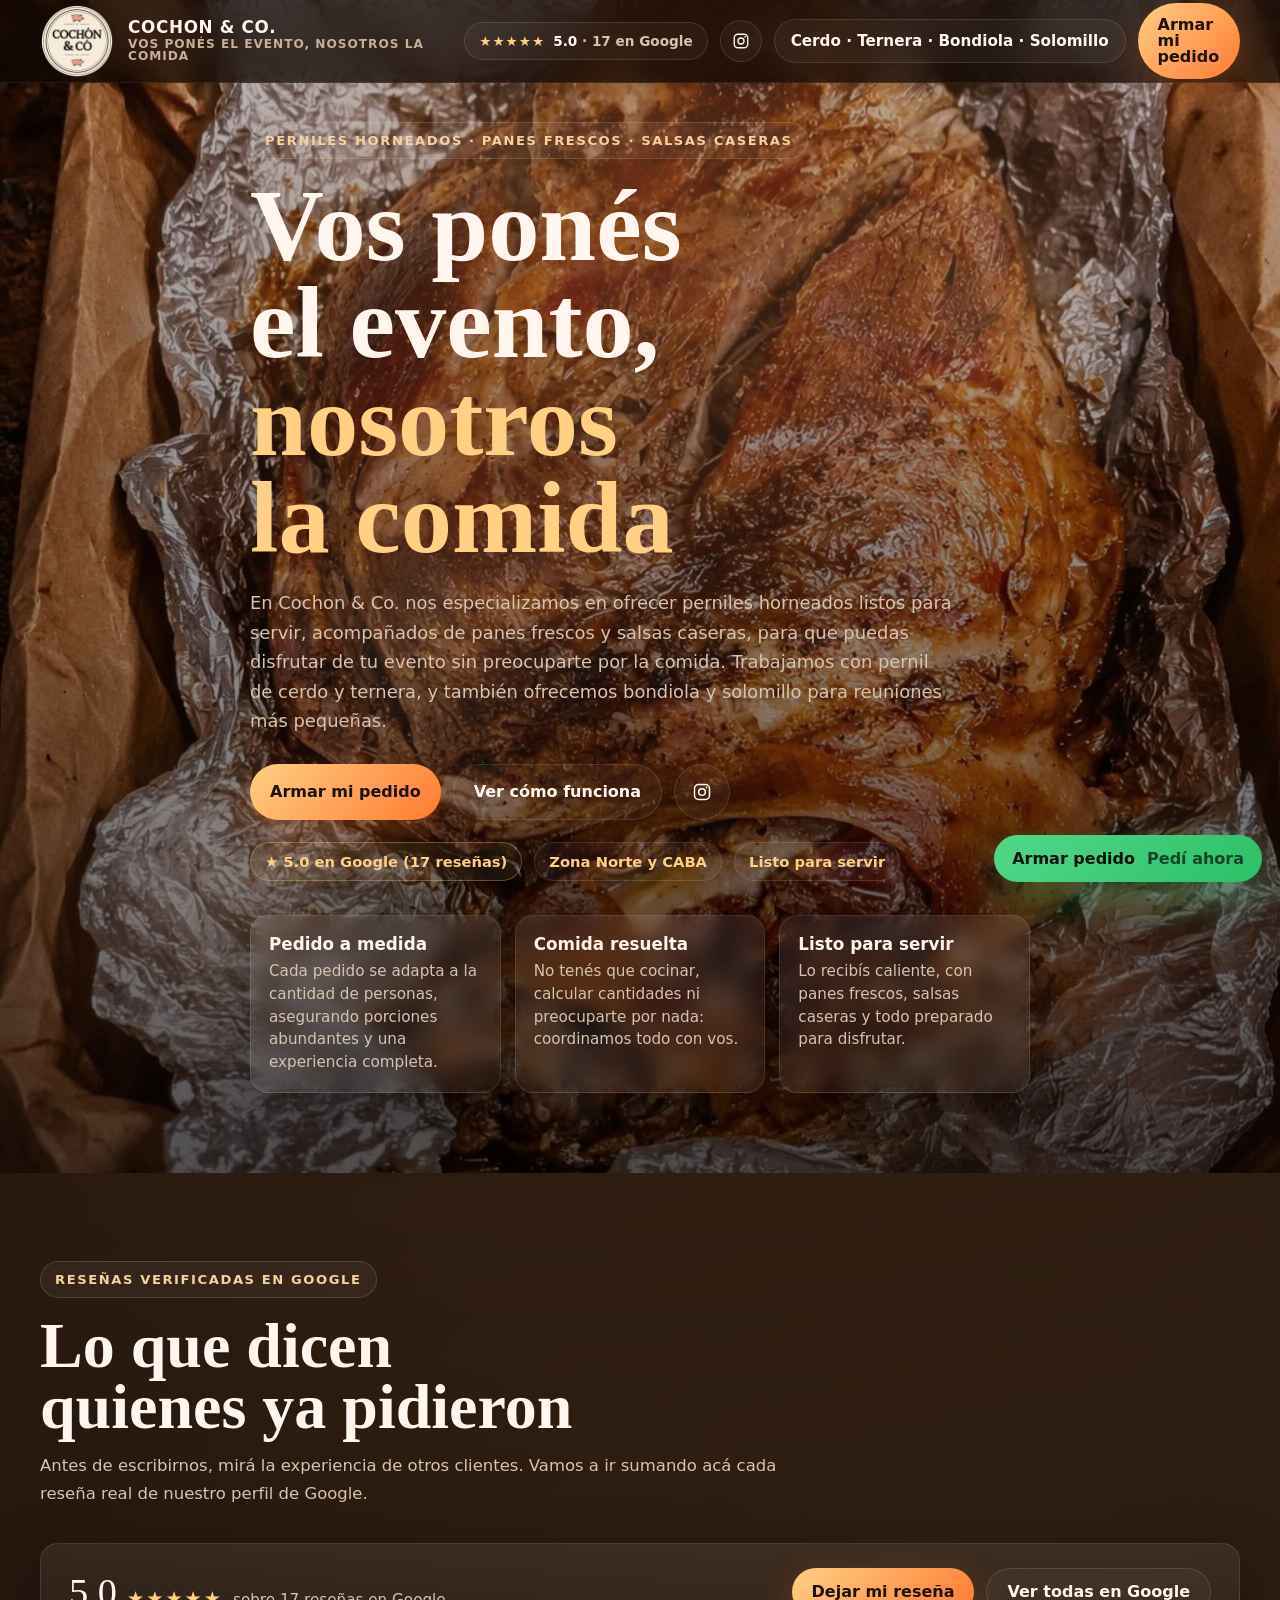
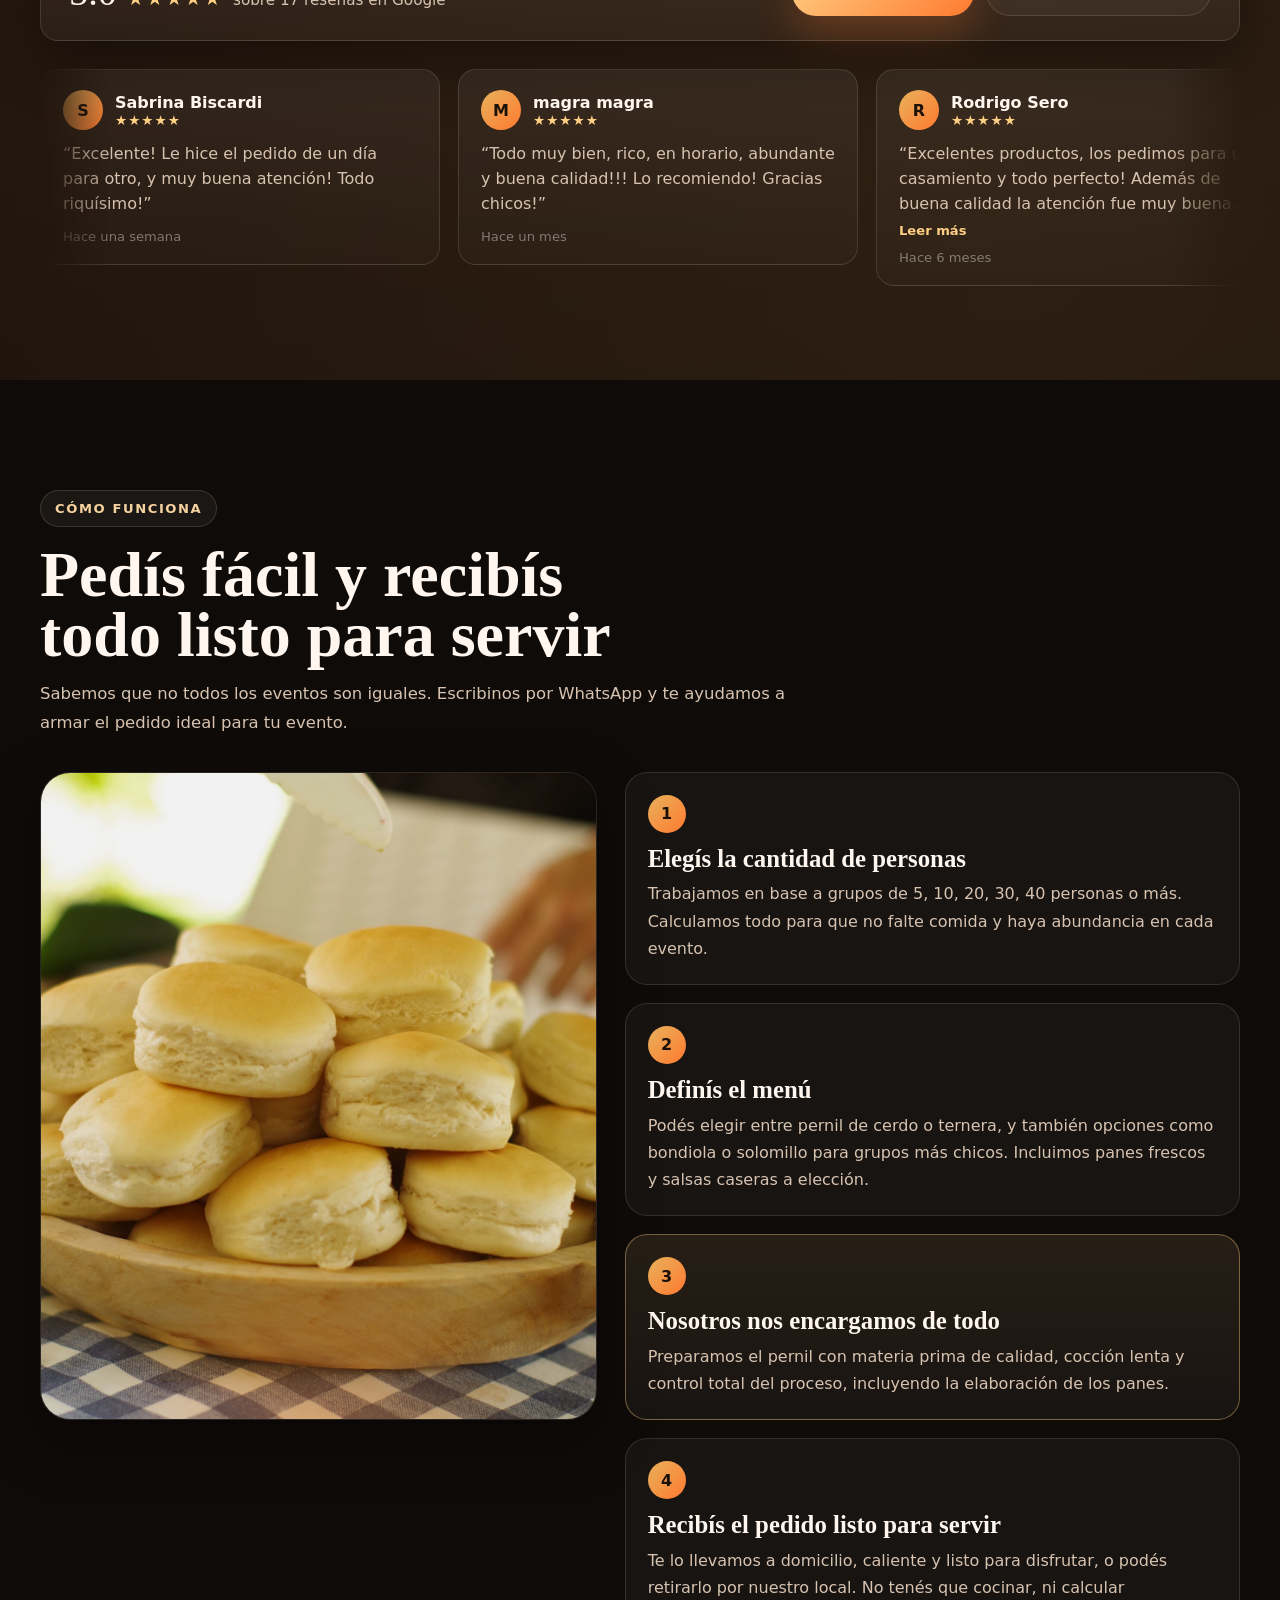
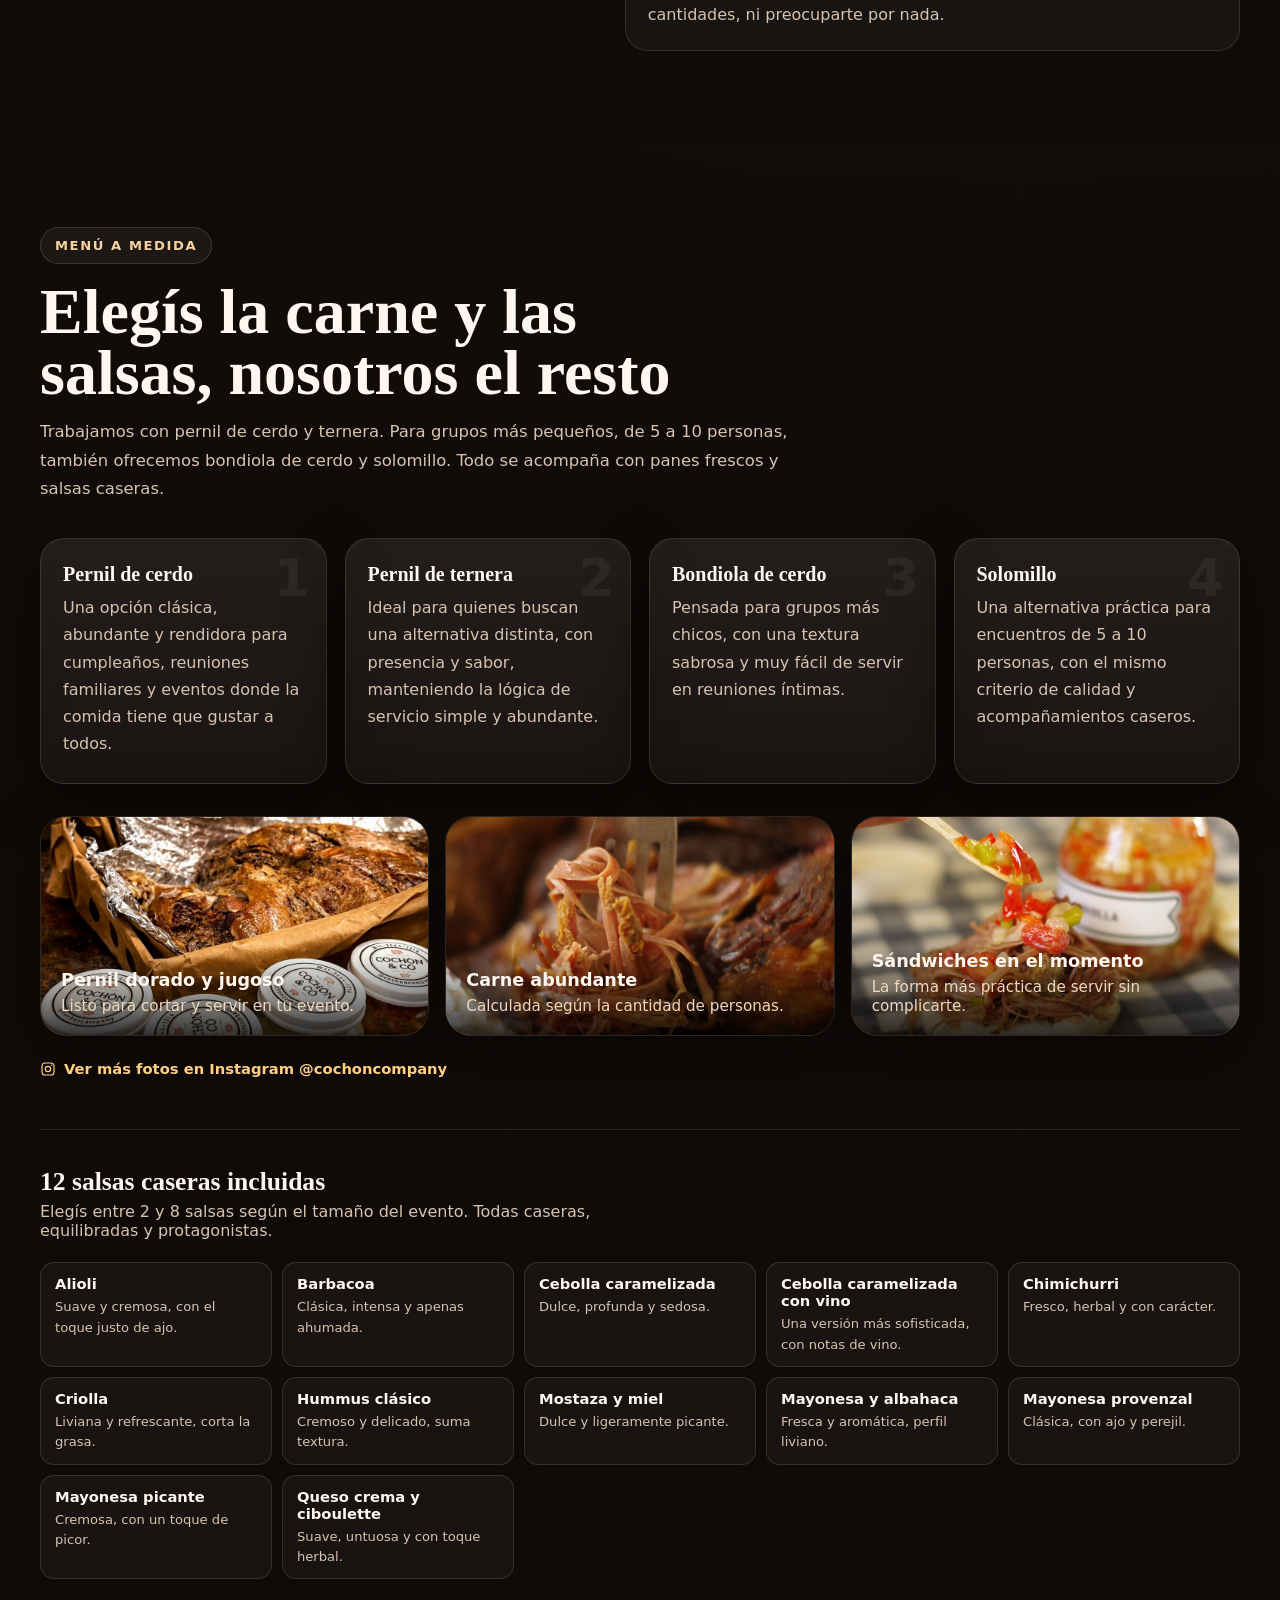
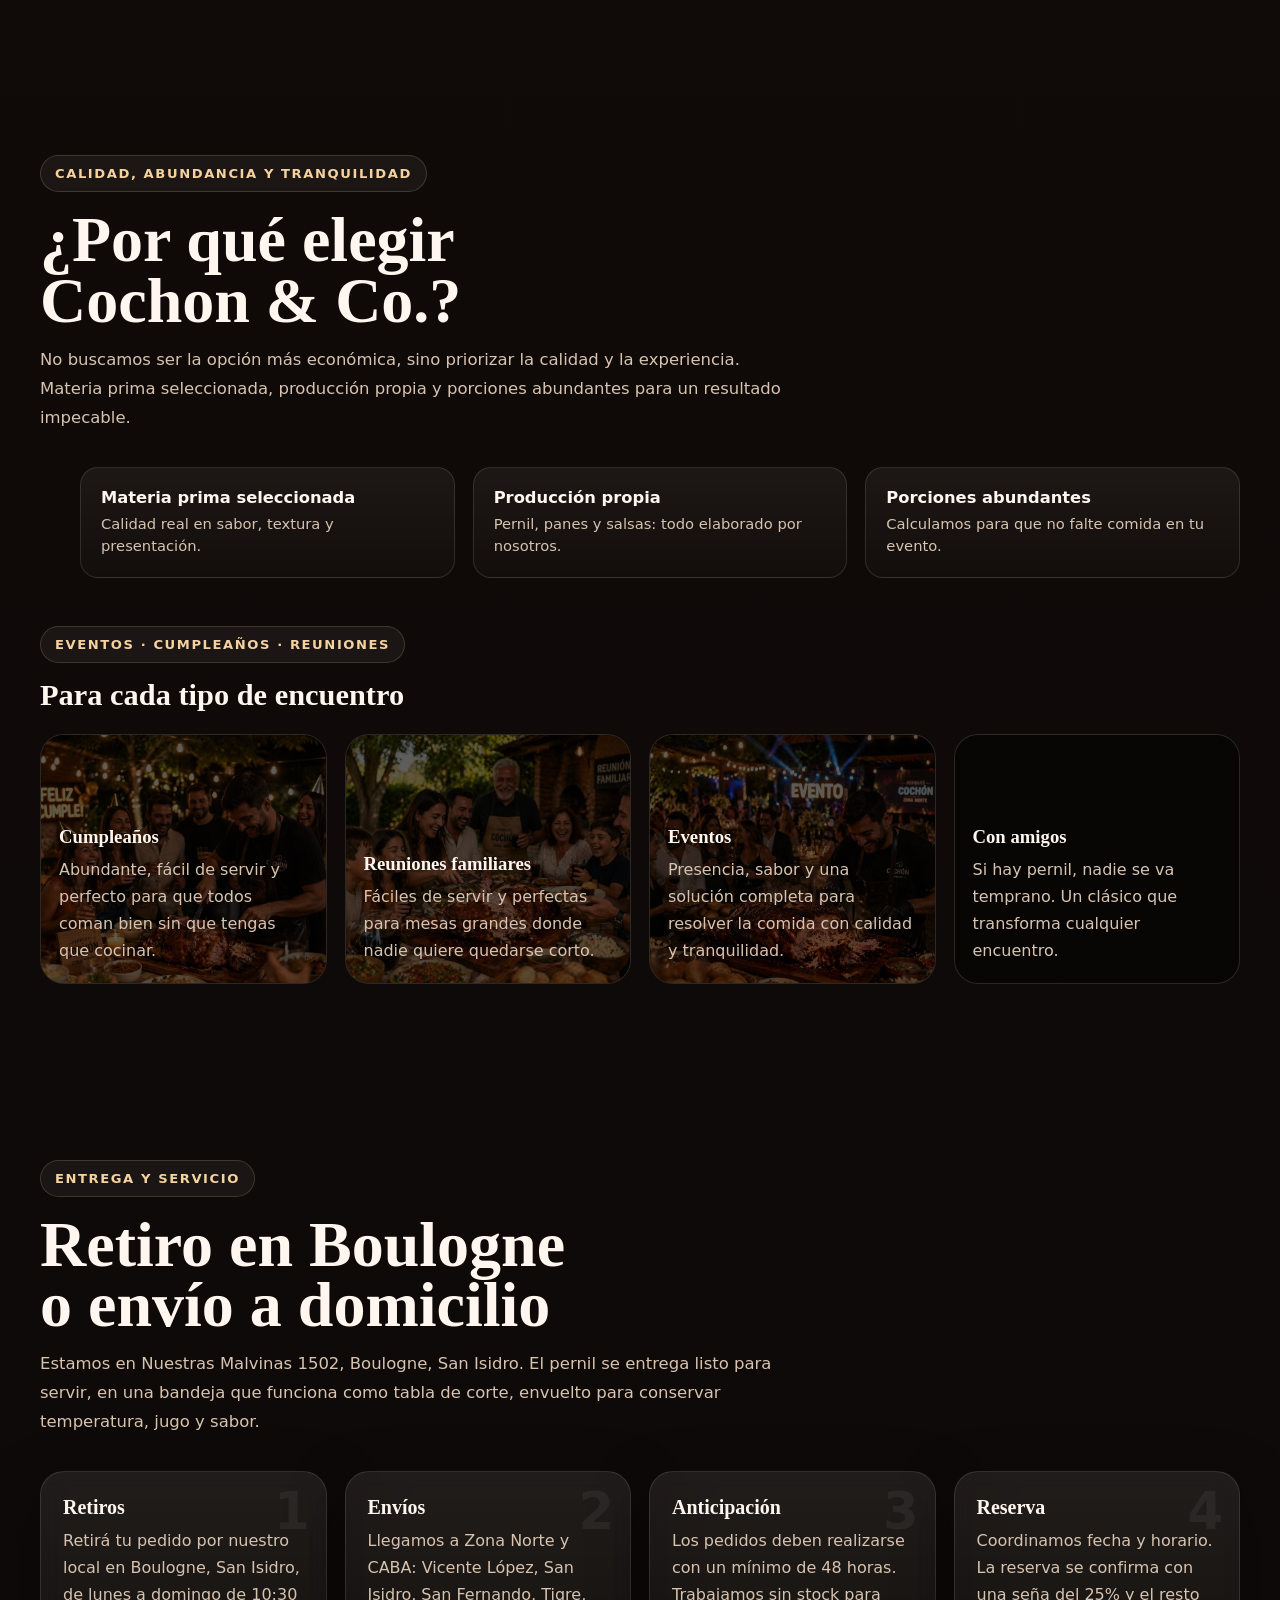
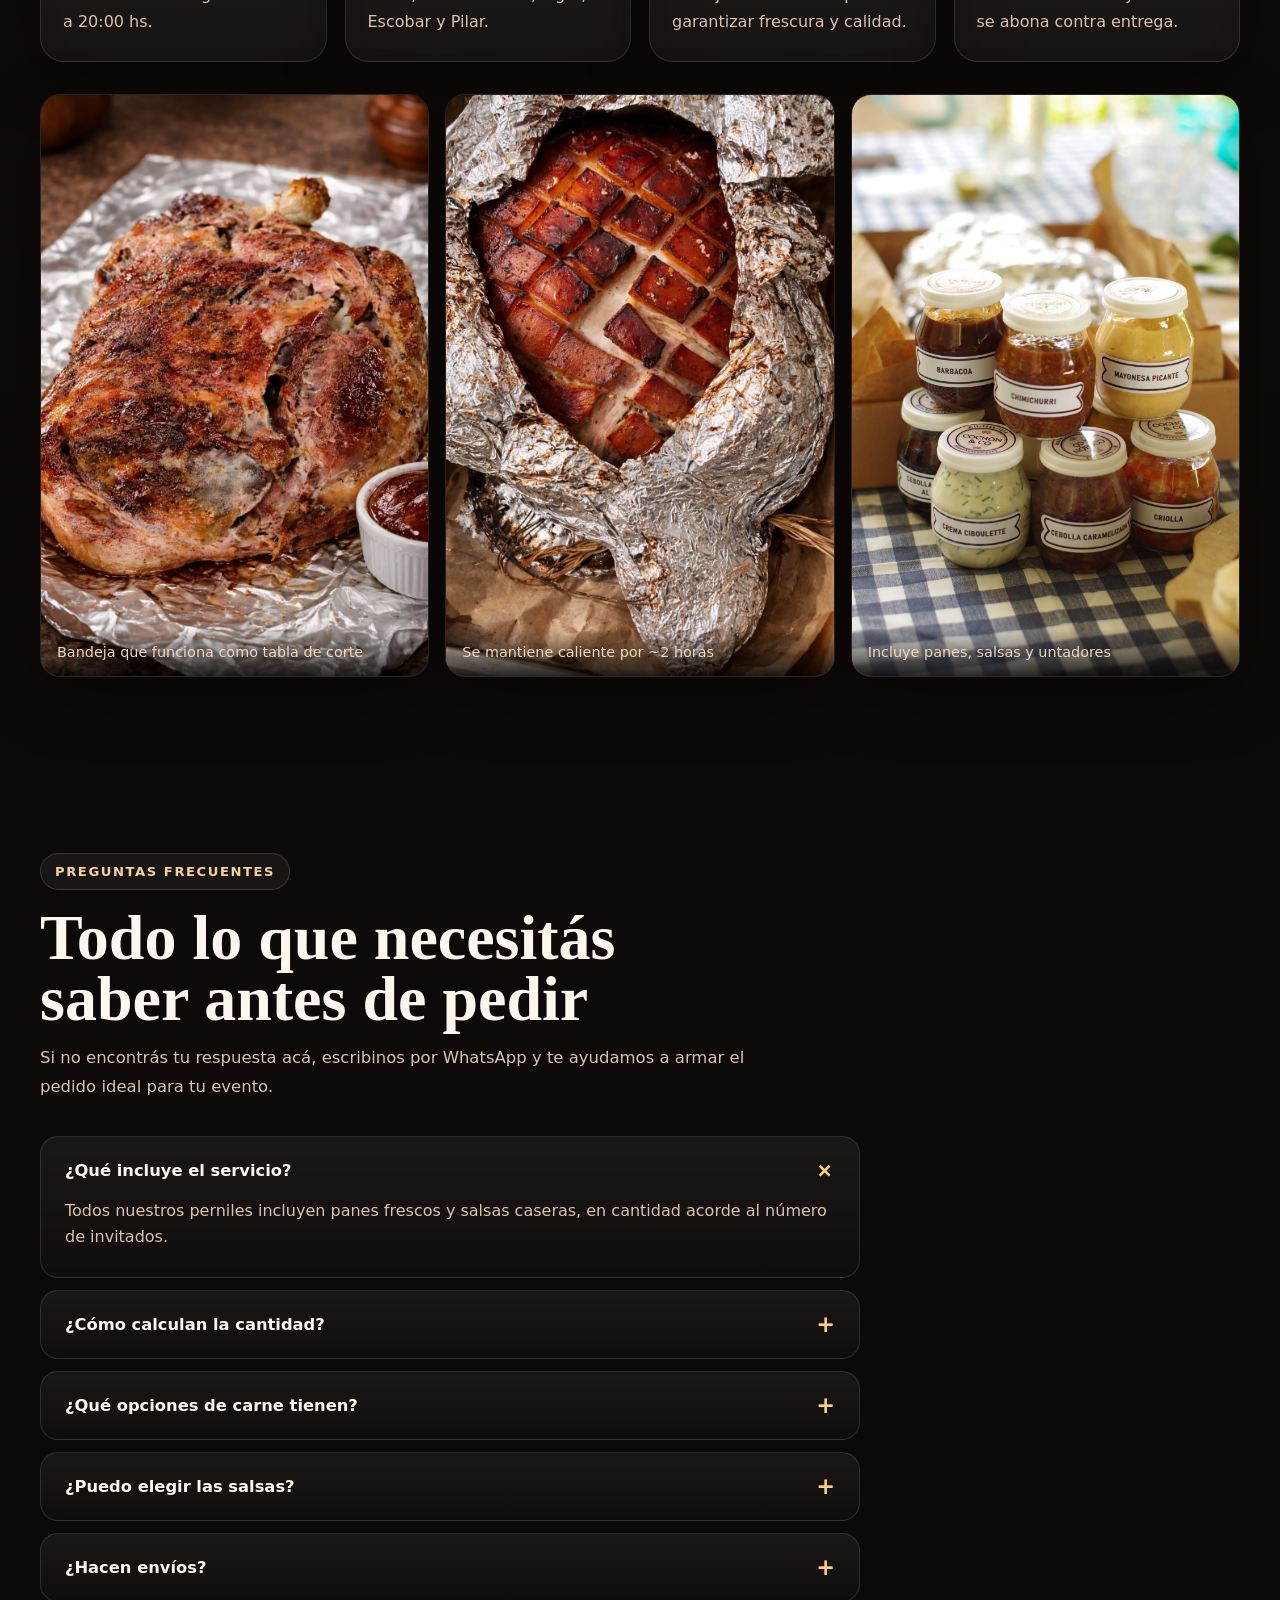
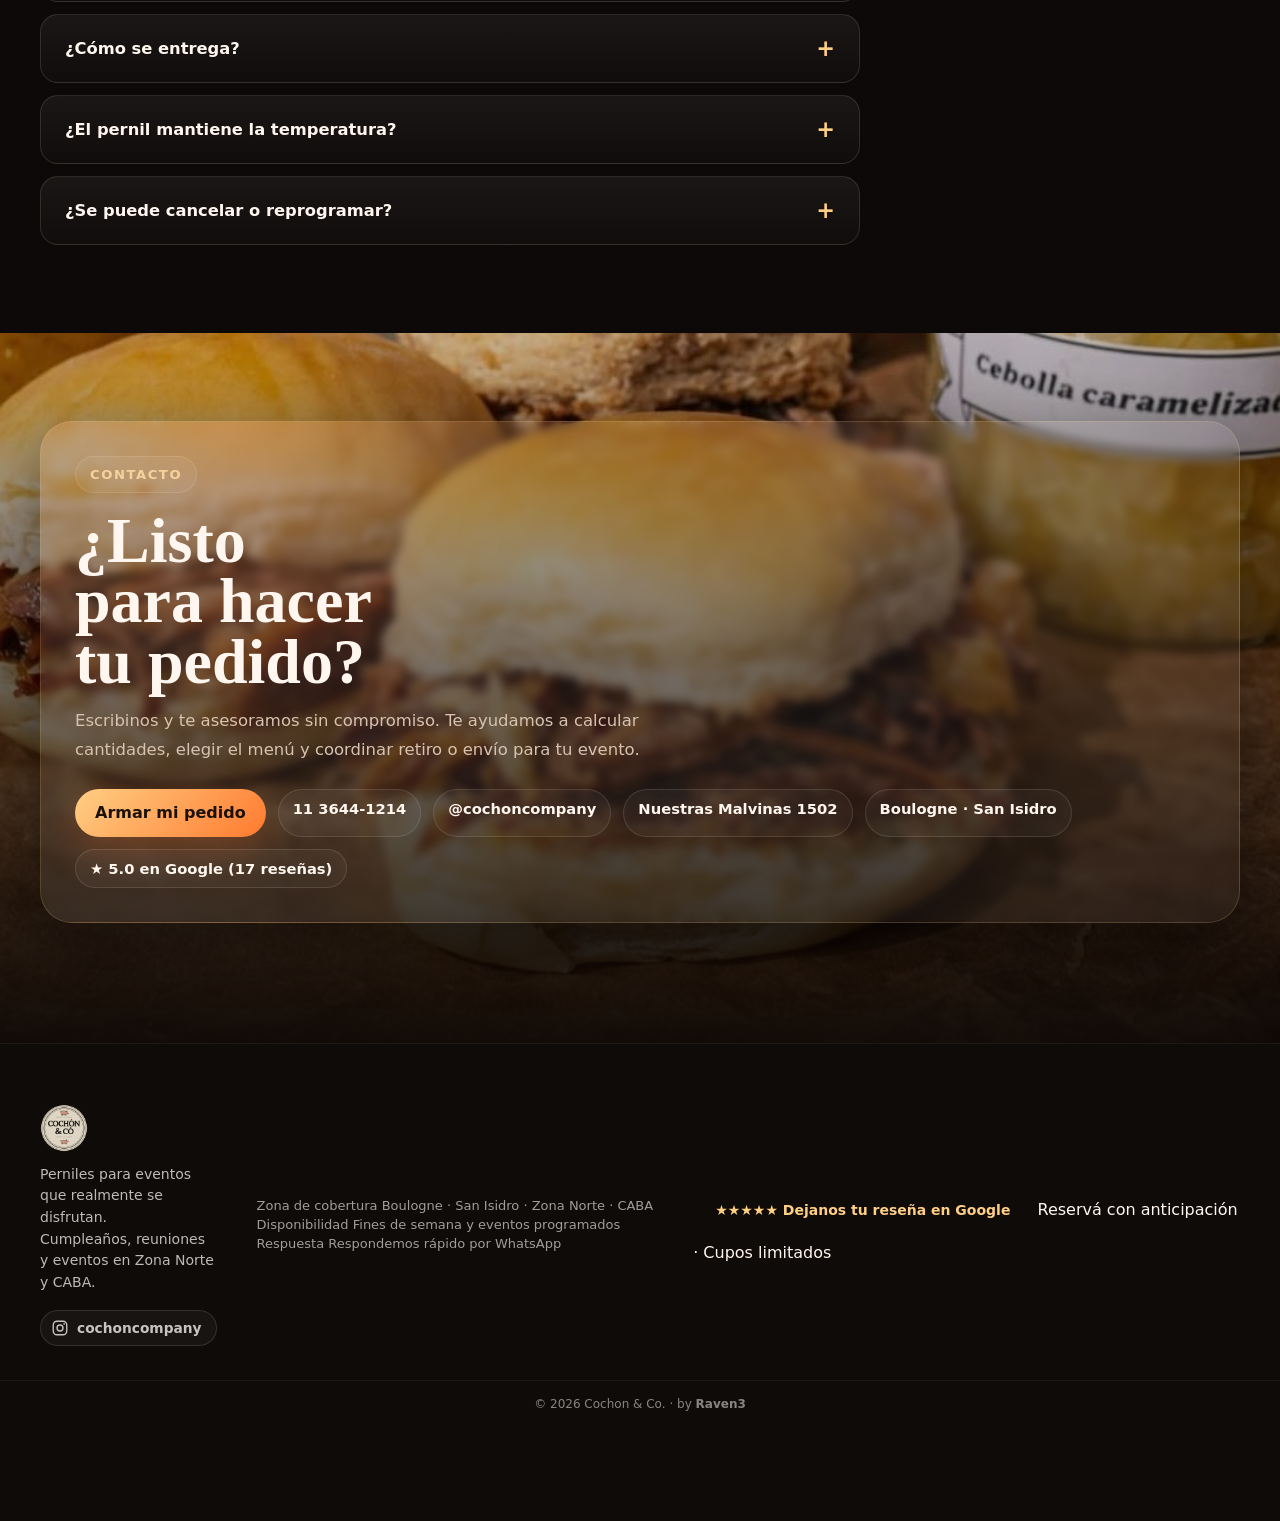
==== index.html @ 387e82e5 "feat: update HTML metadata for improved SEO and social sharing" ====
<!doctype html>
<html lang="es-AR">
  <head>
    <meta charset="UTF-8" />
    <meta
      name="viewport"
      content="width=device-width, initial-scale=1, viewport-fit=cover"
    />
    <title>Cochon &amp; Co. | Perniles para eventos en Zona Norte y CABA</title>
    <meta
      name="description"
      content="Perniles horneados listos para servir, con panes frescos y salsas caseras. Pedidos para eventos, cumpleaños y reuniones en Zona Norte y CABA. 5.0★ en Google."
    />
    <meta name="robots" content="index,follow,max-image-preview:large" />
    <meta name="theme-color" content="#0f0b09" />
    <meta name="format-detection" content="telephone=no" />
    <link rel="canonical" href="https://pernilescochon.com.ar/" />

    <meta property="og:type" content="website" />
    <meta property="og:site_name" content="Cochon &amp; Co." />
    <meta property="og:locale" content="es_AR" />
    <meta
      property="og:title"
      content="Cochon &amp; Co. | Perniles para eventos"
    />
    <meta
      property="og:description"
      content="Perniles horneados para eventos, cumpleaños y reuniones. Cerdo, ternera, bondiola y solomillo, con panes frescos y salsas caseras."
    />
    <meta property="og:url" content="https://pernilescochon.com.ar/" />
    <meta
      property="og:image"
      content="https://pernilescochon.com.ar/assets/img/8.jpg"
    />
    <meta property="og:image:width" content="1024" />
    <meta property="og:image:height" content="1365" />
    <meta name="twitter:card" content="summary_large_image" />
    <meta
      name="twitter:title"
      content="Cochon &amp; Co. | Perniles para eventos"
    />
    <meta
      name="twitter:description"
      content="Perniles horneados para eventos, cumpleaños y reuniones. Cerdo, ternera, bondiola y solomillo, con panes frescos y salsas caseras."
    />
    <meta
      name="twitter:image"
      content="https://pernilescochon.com.ar/assets/img/8.jpg"
    />

    <link rel="icon" href="../assets/img/favicon_io/favicon.ico" sizes="any" />
    <link
      rel="icon"
      type="image/png"
      sizes="32x32"
      href="../assets/img/favicon_io/favicon-32x32.png"
    />
    <link
      rel="icon"
      type="image/png"
      sizes="16x16"
      href="../assets/img/favicon_io/favicon-16x16.png"
    />
    <link
      rel="apple-touch-icon"
      sizes="180x180"
      href="../assets/img/favicon_io/apple-touch-icon.png"
    />
    <link
      rel="preload"
      as="image"
      href="../assets/img/7.jpg"
      fetchpriority="high"
    />
    <link rel="stylesheet" href="styles.css" />

    <script type="application/ld+json">
      {
        "@context": "https://schema.org",
        "@type": "FoodEstablishment",
        "name": "Cochon & Co.",
        "image": "https://pernilescochon.com.ar/assets/img/8.jpg",
        "url": "https://pernilescochon.com.ar/",
        "telephone": "+54 9 11 3644-1214",
        "servesCuisine": "Perniles horneados para eventos",
        "address": {
          "@type": "PostalAddress",
          "streetAddress": "Nuestras Malvinas 1502",
          "addressLocality": "Boulogne",
          "addressRegion": "Buenos Aires",
          "addressCountry": "AR"
        },
        "sameAs": [
          "https://www.instagram.com/cochoncompany",
          "https://www.google.com/maps?cid=4770668792370405659"
        ],
        "areaServed": [
          "Zona Norte",
          "CABA",
          "Vicente López",
          "San Isidro",
          "San Fernando",
          "Tigre",
          "Escobar",
          "Pilar"
        ],
        "openingHours": "Mo-Su 10:30-20:00",
        "aggregateRating": {
          "@type": "AggregateRating",
          "ratingValue": "5.0",
          "reviewCount": "17"
        },
        "description": "Perniles horneados listos para servir, con panes frescos y salsas caseras. Pedidos para eventos, cumpleaños y reuniones en Zona Norte y CABA."
      }
    </script>

    <script type="application/ld+json">
      {
        "@context": "https://schema.org",
        "@type": "FAQPage",
        "mainEntity": [
          {
            "@type": "Question",
            "name": "¿Qué incluye el servicio?",
            "acceptedAnswer": {
              "@type": "Answer",
              "text": "Todos nuestros perniles incluyen panes frescos y salsas caseras, en cantidad acorde al número de invitados."
            }
          },
          {
            "@type": "Question",
            "name": "¿Cómo calculan la cantidad de comida?",
            "acceptedAnswer": {
              "@type": "Answer",
              "text": "Calculamos un promedio de 4 sándwiches por persona en grupos mixtos. Si el grupo no cae exactamente en un número redondo, ajustamos panes y coordinamos el detalle al momento del pedido."
            }
          },
          {
            "@type": "Question",
            "name": "¿Qué opciones de carne tienen?",
            "acceptedAnswer": {
              "@type": "Answer",
              "text": "Trabajamos con pernil de cerdo y ternera. Para grupos más pequeños, de 5 a 10 personas, ofrecemos bondiola de cerdo y solomillo."
            }
          },
          {
            "@type": "Question",
            "name": "¿Hacen envíos?",
            "acceptedAnswer": {
              "@type": "Answer",
              "text": "Realizamos envíos a domicilio en Zona Norte y CABA. También podés retirar tu pedido por nuestro local en Boulogne, San Isidro."
            }
          },
          {
            "@type": "Question",
            "name": "¿Con cuánta anticipación debo pedir?",
            "acceptedAnswer": {
              "@type": "Answer",
              "text": "Los pedidos deben realizarse con un mínimo de 48 horas de anticipación. Trabajamos sin stock para garantizar la frescura y calidad de cada pedido."
            }
          }
        ]
      }
    </script>
  </head>
  <body>
    <a class="skip-link" href="#inicio">Saltar al contenido</a>

    <header class="topbar">
      <div class="container topbar__inner">
        <a class="brand" href="#inicio" aria-label="Cochon &amp; Co.">
          <img
            src="../assets/img/logo-removebg-preview.png"
            alt="Logo de Cochon &amp; Co."
            class="brand__logo"
            width="74"
            height="74"
            fetchpriority="high"
            decoding="async"
          />
          <div class="brand__text">
            <span class="brand__name">Cochon &amp; Co.</span>
            <span class="brand__sub">Vos ponés el evento, nosotros la comida</span>
          </div>
        </a>

        <div class="topbar__actions">
          <a
            class="rating-badge"
            href="https://www.google.com/maps?cid=4770668792370405659"
            target="_blank"
            rel="noreferrer"
            aria-label="5.0 de 5 estrellas, 17 reseñas en Google"
          >
            <span class="rating-badge__stars" aria-hidden="true">★★★★★</span>
            <span class="rating-badge__text">5.0 <em>· 17 en Google</em></span>
          </a>
          <a
            class="social-icon"
            href="https://www.instagram.com/cochoncompany"
            target="_blank"
            rel="noreferrer"
            aria-label="Cochon & Co. en Instagram"
          >
            <svg viewBox="0 0 24 24" width="18" height="18" fill="none" stroke="currentColor" stroke-width="1.8" stroke-linecap="round" stroke-linejoin="round" aria-hidden="true">
              <rect x="3" y="3" width="18" height="18" rx="5" />
              <circle cx="12" cy="12" r="4" />
              <circle cx="17.5" cy="6.5" r="1.1" fill="currentColor" stroke="none" />
            </svg>
          </a>
          <div class="price-pill">Cerdo · Ternera · Bondiola · Solomillo</div>
          <a class="btn btn--primary" href="pedido.html">
            Armar mi pedido
          </a>
        </div>
      </div>
    </header>

    <main id="inicio">
      <section class="hero" aria-label="Perniles para eventos en Zona Norte y CABA">
        <div class="hero__media" aria-hidden="true">
          <video
            autoplay
            muted
            loop
            playsinline
            preload="metadata"
            poster="../assets/img/7.jpg"
          >
            <source src="../assets/video/video.mp4" type="video/mp4" />
          </video>
        </div>
        <div class="hero__overlay"></div>
        <div class="hero__noise"></div>
        <span class="smoke smoke--1" aria-hidden="true"></span>
        <span class="smoke smoke--2" aria-hidden="true"></span>
        <span class="smoke smoke--3" aria-hidden="true"></span>

        <div class="container hero__content">
          <div class="eyebrow">Perniles horneados · Panes frescos · Salsas caseras</div>

          <h1>Vos ponés el evento, <span>nosotros la comida</span></h1>

          <p class="hero__lead">
            En Cochon &amp; Co. nos especializamos en ofrecer perniles horneados listos para servir, acompañados de panes frescos y salsas caseras, para que puedas disfrutar de tu evento sin preocuparte por la comida. Trabajamos con pernil de cerdo y ternera, y también ofrecemos bondiola y solomillo para reuniones más pequeñas.
          </p>

          <div class="hero__actions">
            <a class="btn btn--primary" href="pedido.html">
              Armar mi pedido
            </a>
            <a class="btn btn--ghost" href="#proceso">Ver cómo funciona</a>
            <a
              class="social-icon social-icon--hero"
              href="https://www.instagram.com/cochoncompany"
              target="_blank"
              rel="noreferrer"
              aria-label="Cochon & Co. en Instagram"
            >
              <svg viewBox="0 0 24 24" width="20" height="20" fill="none" stroke="currentColor" stroke-width="1.8" stroke-linecap="round" stroke-linejoin="round" aria-hidden="true">
                <rect x="3" y="3" width="18" height="18" rx="5" />
                <circle cx="12" cy="12" r="4" />
                <circle cx="17.5" cy="6.5" r="1.1" fill="currentColor" stroke="none" />
              </svg>
            </a>
          </div>

          <div class="hero__proof" aria-label="Datos clave del servicio">
            <a class="tag tag--rating" href="#resenas">★ 5.0 en Google (17 reseñas)</a>
            <!-- <span class="tag">Desde 5 personas</span> -->
            <!-- <span class="tag">Cerdo y ternera</span> -->
            <span class="tag">Zona Norte y CABA</span>
            <span class="tag">Listo para servir</span>
          </div>

          <div class="hero__card fade-up">
            <article class="stat">
              <strong>Pedido a medida</strong>
              <span>Cada pedido se adapta a la cantidad de personas, asegurando porciones abundantes y una experiencia completa.</span>
            </article>
            <article class="stat">
              <strong>Comida resuelta</strong>
              <span>No tenés que cocinar, calcular cantidades ni preocuparte por nada: coordinamos todo con vos.</span>
            </article>
            <article class="stat">
              <strong>Listo para servir</strong>
              <span>Lo recibís caliente, con panes frescos, salsas caseras y todo preparado para disfrutar.</span>
            </article>
          </div>
        </div>
      </section>

      <section class="reviews" id="resenas">
        <div class="container">
          <div class="section-head fade-up">
            <div class="eyebrow">Reseñas verificadas en Google</div>
            <h2>Lo que dicen quienes ya pidieron</h2>
            <p>
              Antes de escribirnos, mirá la experiencia de otros clientes. Vamos a ir sumando acá cada reseña real de nuestro perfil de Google.
            </p>
          </div>

          <div class="reviews__summary fade-up">
            <div class="reviews__score">
              <span class="reviews__number">5.0</span>
              <span class="reviews__stars" aria-hidden="true">★★★★★</span>
              <span class="reviews__count">sobre 17 reseñas en Google</span>
            </div>
            <div class="reviews__actions">
              <a
                class="btn btn--primary"
                href="https://www.google.com/maps?cid=4770668792370405659"
                target="_blank"
                rel="noreferrer"
              >
                Dejar mi reseña
              </a>
              <a
                class="btn btn--ghost"
                href="https://www.google.com/maps?cid=4770668792370405659"
                target="_blank"
                rel="noreferrer"
              >
                Ver todas en Google
              </a>
            </div>
          </div>

          <div class="reviews__marquee">
            <div class="reviews__track" id="reviewsTrack">
            <article class="review-card">
              <div class="review-card__head">
                <span class="review-card__avatar">S</span>
                <div>
                  <strong>Sabrina Biscardi</strong>
                  <span class="review-card__stars" aria-hidden="true">★★★★★</span>
                </div>
              </div>
              <p>“Excelente! Le hice el pedido de un día para otro, y muy buena atención! Todo riquísimo!”</p>
              <span class="review-card__date">Hace una semana</span>
            </article>
            <article class="review-card">
              <div class="review-card__head">
                <span class="review-card__avatar">M</span>
                <div>
                  <strong>magra magra</strong>
                  <span class="review-card__stars" aria-hidden="true">★★★★★</span>
                </div>
              </div>
              <p>“Todo muy bien, rico, en horario, abundante y buena calidad!!! Lo recomiendo! Gracias chicos!”</p>
              <span class="review-card__date">Hace un mes</span>
            </article>
            <article class="review-card">
              <div class="review-card__head">
                <span class="review-card__avatar">R</span>
                <div>
                  <strong>Rodrigo Sero</strong>
                  <span class="review-card__stars" aria-hidden="true">★★★★★</span>
                </div>
              </div>
              <p>“Excelentes productos, los pedimos para un casamiento y todo perfecto! Además de buena calidad la atención fue muy buena. Recomiendo 100%”</p>
              <span class="review-card__date">Hace 6 meses</span>
            </article>
            <article class="review-card">
              <div class="review-card__head">
                <span class="review-card__avatar">E</span>
                <div>
                  <strong>Eliana Buck</strong>
                  <span class="review-card__stars" aria-hidden="true">★★★★★</span>
                </div>
              </div>
              <p>“Buenísimo y riquísimo!!!! Comimos con toda mi familia después de navidades y no pudo estar mejor! Las salsas son riquísimas, se los recomiendo a todos! Gracias por la buena hospitalidad y la rica comida :)”</p>
              <span class="review-card__date">Hace 6 meses</span>
            </article>
            <article class="review-card">
              <div class="review-card__head">
                <span class="review-card__avatar">M</span>
                <div>
                  <strong>Melany Petrongolo</strong>
                  <span class="review-card__stars" aria-hidden="true">★★★★★</span>
                </div>
              </div>
              <p>“Pedí bondiola braseada, muuuy rico! Súper tierna. Los pancitos y las salsas también de 10. Me lo enviaron a domicilio. Muy recomendado!”</p>
              <span class="review-card__date">Hace 3 meses</span>
            </article>
            <article class="review-card">
              <div class="review-card__head">
                <span class="review-card__avatar">A</span>
                <div>
                  <strong>Agustina Tiscornia</strong>
                  <span class="review-card__stars" aria-hidden="true">★★★★★</span>
                </div>
              </div>
              <p>“Excelente servicio, la pata riquísima al igual que las salsas, y el pan increíble!!!!”</p>
              <span class="review-card__date">Hace un mes</span>
            </article>
            <article class="review-card">
              <div class="review-card__head">
                <span class="review-card__avatar">N</span>
                <div>
                  <strong>Nicolas</strong>
                  <span class="review-card__stars" aria-hidden="true">★★★★★</span>
                </div>
              </div>
              <p>“Excelente calidad y servicio, todo recién hecho, espectacular, altamente recomendable, gracias.”</p>
              <span class="review-card__date">Hace 4 meses</span>
            </article>
            <article class="review-card">
              <div class="review-card__head">
                <span class="review-card__avatar">R</span>
                <div>
                  <strong>Ruth Lack</strong>
                  <span class="review-card__stars" aria-hidden="true">★★★★★</span>
                </div>
              </div>
              <p>“Éramos poquitos y pedimos una bondiola para comer fría el 25 y fue un éxito, una textura suave con un gustito medio ahumado que le quedó excelente!! Sin dudas voy a volver a pedir una!!”</p>
              <span class="review-card__date">Hace 6 meses</span>
            </article>
            <article class="review-card">
              <div class="review-card__head">
                <span class="review-card__avatar">J</span>
                <div>
                  <strong>Juan Ignacio Verona</strong>
                  <span class="review-card__stars" aria-hidden="true">★★★★★</span>
                </div>
              </div>
              <p>“Pernil, salsas y panes un 10. Pedimos para una reunión de trabajo y salió todo perfecto. Ganaron varios clientes por acá.”</p>
              <span class="review-card__date">Hace 6 meses</span>
            </article>
            <article class="review-card">
              <div class="review-card__head">
                <span class="review-card__avatar">P</span>
                <div>
                  <strong>Pablo de Vera</strong>
                  <span class="review-card__stars" aria-hidden="true">★★★★★</span>
                </div>
              </div>
              <p>“Excelente calidad de los productos y un sabor espectacular!! Los condimentos un 100 super recomendado!!”</p>
              <span class="review-card__date">Hace 6 meses</span>
            </article>
            <article class="review-card">
              <div class="review-card__head">
                <span class="review-card__avatar">J</span>
                <div>
                  <strong>Juan Martin Llado</strong>
                  <span class="review-card__stars" aria-hidden="true">★★★★★</span>
                </div>
              </div>
              <p>“Gracias por llegar a zona norte! De las mejores cosas que comí este 2026. Felicitaciones a los creadores de semejante producto 🎉”</p>
              <span class="review-card__date">Hace 6 meses</span>
            </article>
            <article class="review-card">
              <div class="review-card__head">
                <span class="review-card__avatar">N</span>
                <div>
                  <strong>Nati Ovalles Tellier</strong>
                  <span class="review-card__stars" aria-hidden="true">★★★★★</span>
                </div>
              </div>
              <p>“Excelente todo! Desde la atención hasta el pernil. Superó nuestras expectativas!”</p>
              <span class="review-card__date">Hace 6 meses</span>
            </article>
            <article class="review-card">
              <div class="review-card__head">
                <span class="review-card__avatar">T</span>
                <div>
                  <strong>Theresa Hoffzimmer</strong>
                  <span class="review-card__stars" aria-hidden="true">★★★★★</span>
                </div>
              </div>
              <p>“Este pernil casero que probé es una verdadera joya de la cocina. Se nota que el corte de carne fue elegido con mucho cuidado. La textura del pernil estaba perfectamente tierna, jugosa y con ese punto de cocción ideal que logra deshacerse en la boca. Lo recomiendo 100% encima Fede es muy atento y puntual con los pedidos!”</p>
              <span class="review-card__date">Hace 6 meses</span>
            </article>
            <article class="review-card">
              <div class="review-card__head">
                <span class="review-card__avatar">A</span>
                <div>
                  <strong>Argos Maderas</strong>
                  <span class="review-card__stars" aria-hidden="true">★★★★★</span>
                </div>
              </div>
              <p>“Espectacular! Pedí 3 perniles para el cumpleaños sorpresa de mi papá y todos quedaron locos! Te da la opción de entrega fría o caliente, yo elegí que ya vengan calientes y vinieron listos para abrir y servir. Las salsas están muy bien logradas y el pan... el pan es una nube, una locura todo.”</p>
              <span class="review-card__date">Hace 6 meses</span>
            </article>
            <article class="review-card">
              <div class="review-card__head">
                <span class="review-card__avatar">G</span>
                <div>
                  <strong>Guido Urruchua</strong>
                  <span class="review-card__stars" aria-hidden="true">★★★★★</span>
                </div>
              </div>
              <p>“Impecable todo, te resuelve el evento.”</p>
              <span class="review-card__date">Hace 6 meses</span>
            </article>
            <article class="review-card">
              <div class="review-card__head">
                <span class="review-card__avatar">E</span>
                <div>
                  <strong>Emilia Rodriguez Bruunet</strong>
                  <span class="review-card__stars" aria-hidden="true">★★★★★</span>
                </div>
              </div>
              <p>“La verdad que recomendadísimo, si la estás dudando pedí de acá. Hice un festejo para 60 personas y todos quedaron fascinados con el pernil. Hasta el día de hoy me siguen hablando de la comida. La presentación es hermosa y las salsas son riquísimas (recomiendo la de mostaza y miel, se acabó rapidísimo). Además la atención de Fede es muy buena!! Mi experiencia fue excelente 🙌🙌”</p>
              <span class="review-card__date">Hace un día</span>
            </article>
            <article class="review-card">
              <div class="review-card__head">
                <span class="review-card__avatar">O</span>
                <div>
                  <strong>Ofelia Tellier</strong>
                  <span class="review-card__stars" aria-hidden="true">★★★★★</span>
                </div>
              </div>
              <span class="review-card__date">Hace 5 meses</span>
            </article>
            </div>
          </div>
        </div>
      </section>

      <section class="story" id="proceso">
        <div class="container">
          <div class="section-head fade-up">
            <div class="eyebrow">Cómo funciona</div>
            <h2>Pedís fácil y recibís todo listo para servir</h2>
            <p>
              Sabemos que no todos los eventos son iguales. Escribinos por WhatsApp y te ayudamos a armar el pedido ideal para tu evento.
            </p>
          </div>

          <div class="story__wrap">
            <div class="story__sticky fade-up">
              <div class="story__stage">
                <img
                  class="story__image is-active"
                  src="../assets/img/4.jpg"
                  alt="Pernil preparado para cocción"
                  data-story-image="0"
                  width="1080"
                  height="1440"
                  decoding="async"
                />
                <img
                  class="story__image"
                  src="../assets/img/9.jpg"
                  alt="Pernil en cocción lenta"
                  data-story-image="1"
                  width="1080"
                  height="720"
                  loading="lazy"
                  decoding="async"
                />
                <img
                  class="story__image"
                  src="../assets/img/panes.JPG"
                  alt="Panes frescos para acompañar pernil"
                  data-story-image="2"
                  width="1280"
                  height="1920"
                  loading="lazy"
                  decoding="async"
                />
                <img
                  class="story__image"
                  src="../assets/img/armado.JPG"
                  alt="Pedido de pernil listo para servir"
                  data-story-image="3"
                  width="1280"
                  height="1920"
                  loading="lazy"
                  decoding="async"
                />
                <div class="story__glow"></div>
              </div>
            </div>

            <div class="story__steps">
              <article class="step fade-up" data-step="0">
                <div class="step__n">1</div>
                <h3>Elegís la cantidad de personas</h3>
                <p>
                  Trabajamos en base a grupos de 5, 10, 20, 30, 40 personas o más. Calculamos todo para que no falte comida y haya abundancia en cada evento.
                </p>
              </article>

              <article class="step fade-up" data-step="1">
                <div class="step__n">2</div>
                <h3>Definís el menú</h3>
                <p>
                  Podés elegir entre pernil de cerdo o ternera, y también opciones como bondiola o solomillo para grupos más chicos. Incluimos panes frescos y salsas caseras a elección.
                </p>
              </article>

              <article class="step fade-up" data-step="2">
                <div class="step__n">3</div>
                <h3>Nosotros nos encargamos de todo</h3>
                <p>
                  Preparamos el pernil con materia prima de calidad, cocción lenta y control total del proceso, incluyendo la elaboración de los panes.
                </p>
              </article>

              <article class="step fade-up" data-step="3">
                <div class="step__n">4</div>
                <h3>Recibís el pedido listo para servir</h3>
                <p>
                  Te lo llevamos a domicilio, caliente y listo para disfrutar, o podés retirarlo por nuestro local. No tenés que cocinar, ni calcular cantidades, ni preocuparte por nada.
                </p>
              </article>
            </div>
          </div>
        </div>
      </section>

      <section class="menu" id="menu">
        <div class="container">
          <div class="section-head fade-up">
            <div class="eyebrow">Menú a medida</div>
            <h2>Elegís la carne y las salsas, nosotros el resto</h2>
            <p>
              Trabajamos con pernil de cerdo y ternera. Para grupos más pequeños, de 5 a 10 personas, también ofrecemos bondiola de cerdo y solomillo. Todo se acompaña con panes frescos y salsas caseras.
            </p>
          </div>

          <div class="process__grid">
            <article class="process-card fade-up" data-step="1">
              <h3>Pernil de cerdo</h3>
              <p>Una opción clásica, abundante y rendidora para cumpleaños, reuniones familiares y eventos donde la comida tiene que gustar a todos.</p>
            </article>

            <article class="process-card fade-up" data-step="2">
              <h3>Pernil de ternera</h3>
              <p>Ideal para quienes buscan una alternativa distinta, con presencia y sabor, manteniendo la lógica de servicio simple y abundante.</p>
            </article>

            <article class="process-card fade-up" data-step="3">
              <h3>Bondiola de cerdo</h3>
              <p>Pensada para grupos más chicos, con una textura sabrosa y muy fácil de servir en reuniones íntimas.</p>
            </article>

            <article class="process-card fade-up" data-step="4">
              <h3>Solomillo</h3>
              <p>Una alternativa práctica para encuentros de 5 a 10 personas, con el mismo criterio de calidad y acompañamientos caseros.</p>
            </article>
          </div>

          <div class="menu__gallery">
            <article class="gallery__item fade-up">
              <img
                src="../assets/img/8.jpg"
                alt="Pernil dorado con costra crocante"
                width="1024"
                height="1365"
                loading="lazy"
                decoding="async"
              />
              <div class="gallery__overlay">
                <strong>Pernil dorado y jugoso</strong>
                <span>Listo para cortar y servir en tu evento.</span>
              </div>
            </article>

            <article class="gallery__item fade-up">
              <img
                src="../assets/img/desmenuzado.JPG"
                alt="Pernil desmenuzado jugoso"
                width="1280"
                height="1920"
                loading="lazy"
                decoding="async"
              />
              <div class="gallery__overlay">
                <strong>Carne abundante</strong>
                <span>Calculada según la cantidad de personas.</span>
              </div>
            </article>

            <article class="gallery__item fade-up">
              <img
                src="../assets/img/armado.JPG"
                alt="Armado de sandwiches de pernil"
                width="1280"
                height="1920"
                loading="lazy"
                decoding="async"
              />
              <div class="gallery__overlay">
                <strong>Sándwiches en el momento</strong>
                <span>La forma más práctica de servir sin complicarte.</span>
              </div>
            </article>
          </div>

          <a
            class="link-instagram fade-up"
            href="https://www.instagram.com/cochoncompany"
            target="_blank"
            rel="noreferrer"
          >
            <svg viewBox="0 0 24 24" width="16" height="16" fill="none" stroke="currentColor" stroke-width="1.8" stroke-linecap="round" stroke-linejoin="round" aria-hidden="true">
              <rect x="3" y="3" width="18" height="18" rx="5" />
              <circle cx="12" cy="12" r="4" />
              <circle cx="17.5" cy="6.5" r="1.1" fill="currentColor" stroke="none" />
            </svg>
            Ver más fotos en Instagram @cochoncompany
          </a>

          <div class="menu__sauces fade-up">
            <h3>12 salsas caseras incluidas</h3>
            <p>Elegís entre 2 y 8 salsas según el tamaño del evento. Todas caseras, equilibradas y protagonistas.</p>

            <div class="sauce-grid">
              <div class="sauce-chip"><strong>Alioli</strong><span>Suave y cremosa, con el toque justo de ajo.</span></div>
              <div class="sauce-chip"><strong>Barbacoa</strong><span>Clásica, intensa y apenas ahumada.</span></div>
              <div class="sauce-chip"><strong>Cebolla caramelizada</strong><span>Dulce, profunda y sedosa.</span></div>
              <div class="sauce-chip"><strong>Cebolla caramelizada con vino</strong><span>Una versión más sofisticada, con notas de vino.</span></div>
              <div class="sauce-chip"><strong>Chimichurri</strong><span>Fresco, herbal y con carácter.</span></div>
              <div class="sauce-chip"><strong>Criolla</strong><span>Liviana y refrescante, corta la grasa.</span></div>
              <div class="sauce-chip"><strong>Hummus clásico</strong><span>Cremoso y delicado, suma textura.</span></div>
              <div class="sauce-chip"><strong>Mostaza y miel</strong><span>Dulce y ligeramente picante.</span></div>
              <div class="sauce-chip"><strong>Mayonesa y albahaca</strong><span>Fresca y aromática, perfil liviano.</span></div>
              <div class="sauce-chip"><strong>Mayonesa provenzal</strong><span>Clásica, con ajo y perejil.</span></div>
              <div class="sauce-chip"><strong>Mayonesa picante</strong><span>Cremosa, con un toque de picor.</span></div>
              <div class="sauce-chip"><strong>Queso crema y ciboulette</strong><span>Suave, untuosa y con toque herbal.</span></div>
            </div>
          </div>
        </div>
      </section>

      <section class="why">
        <div class="container">
          <div class="section-head fade-up">
            <div class="eyebrow">Calidad, abundancia y tranquilidad</div>
            <h2>¿Por qué elegir Cochon &amp; Co.?</h2>
            <p>
              No buscamos ser la opción más económica, sino priorizar la calidad y la experiencia. Materia prima seleccionada, producción propia y porciones abundantes para un resultado impecable.
            </p>
          </div>

          <ul class="why__list fade-up">
            <li><strong>Materia prima seleccionada</strong><span>Calidad real en sabor, textura y presentación.</span></li>
            <li><strong>Producción propia</strong><span>Pernil, panes y salsas: todo elaborado por nosotros.</span></li>
            <li><strong>Porciones abundantes</strong><span>Calculamos para que no falte comida en tu evento.</span></li>
          </ul>

          <div class="section-head section-head--tight fade-up">
            <div class="eyebrow">Eventos · Cumpleaños · Reuniones</div>
            <h3>Para cada tipo de encuentro</h3>
          </div>

          <div class="occasion__grid">
            <article class="occasion fade-up">
              <div class="occasion__media">
                <img
                  src="../assets/img/cumple.jpg"
                  alt="Perniles para cumpleaños"
                  width="900"
                  height="720"
                  loading="lazy"
                  decoding="async"
                />
              </div>
              <div class="occasion__body">
                <h3>Cumpleaños</h3>
                <p>Abundante, fácil de servir y perfecto para que todos coman bien sin que tengas que cocinar.</p>
              </div>
            </article>

            <article class="occasion fade-up">
              <div class="occasion__media">
                <img
                  src="../assets/img/familia.jpg"
                  alt="Perniles para reuniones familiares"
                  width="900"
                  height="720"
                  loading="lazy"
                  decoding="async"
                />
              </div>
              <div class="occasion__body">
                <h3>Reuniones familiares</h3>
                <p>Fáciles de servir y perfectas para mesas grandes donde nadie quiere quedarse corto.</p>
              </div>
            </article>

            <article class="occasion fade-up">
              <div class="occasion__media">
                <img
                  src="../assets/img/evento.jpg"
                  alt="Perniles para eventos"
                  width="900"
                  height="720"
                  loading="lazy"
                  decoding="async"
                />
              </div>
              <div class="occasion__body">
                <h3>Eventos</h3>
                <p>Presencia, sabor y una solución completa para resolver la comida con calidad y tranquilidad.</p>
              </div>
            </article>

            <article class="occasion fade-up">
              <div class="occasion__media">
                <img
                  src="../assets/img/amigos2.jpg"
                  alt="Perniles para reuniones con amigos"
                  width="900"
                  height="720"
                  loading="lazy"
                  decoding="async"
                />
              </div>
              <div class="occasion__body">
                <h3>Con amigos</h3>
                <p>Si hay pernil, nadie se va temprano. Un clásico que transforma cualquier encuentro.</p>
              </div>
            </article>
          </div>
        </div>
      </section>

      <section class="delivery" id="envios">
        <div class="container">
          <div class="section-head fade-up">
            <div class="eyebrow">Entrega y servicio</div>
            <h2>Retiro en Boulogne o envío a domicilio</h2>
            <p>
              Estamos en Nuestras Malvinas 1502, Boulogne, San Isidro. El pernil se entrega listo para servir, en una bandeja que funciona como tabla de corte, envuelto para conservar temperatura, jugo y sabor.
            </p>
          </div>

          <div class="process__grid">
            <article class="process-card fade-up" data-step="1">
              <h3>Retiros</h3>
              <p>Retirá tu pedido por nuestro local en Boulogne, San Isidro, de lunes a domingo de 10:30 a 20:00 hs.</p>
            </article>

            <article class="process-card fade-up" data-step="2">
              <h3>Envíos</h3>
              <p>Llegamos a Zona Norte y CABA: Vicente López, San Isidro, San Fernando, Tigre, Escobar y Pilar.</p>
            </article>

            <article class="process-card fade-up" data-step="3">
              <h3>Anticipación</h3>
              <p>Los pedidos deben realizarse con un mínimo de 48 horas. Trabajamos sin stock para garantizar frescura y calidad.</p>
            </article>

            <article class="process-card fade-up" data-step="4">
              <h3>Reserva</h3>
              <p>Coordinamos fecha y horario. La reserva se confirma con una seña del 25% y el resto se abona contra entrega.</p>
            </article>
          </div>

          <div class="delivery__strip fade-up">
            <div class="delivery__point">
              <img src="../assets/img/1.jpg" alt="Pernil en bandeja para corte" width="1080" height="1440" loading="lazy" decoding="async" />
              <span>Bandeja que funciona como tabla de corte</span>
            </div>
            <div class="delivery__point">
              <img src="../assets/img/2.jpg" alt="Pernil caliente listo para servir" width="1080" height="1440" loading="lazy" decoding="async" />
              <span>Se mantiene caliente por ~2 horas</span>
            </div>
            <div class="delivery__point">
              <img src="../assets/img/salsas.JPG" alt="Salsas caseras y untadores" width="1280" height="1920" loading="lazy" decoding="async" />
              <span>Incluye panes, salsas y untadores</span>
            </div>
          </div>
        </div>
      </section>

      <section id="faq">
        <div class="container">
          <div class="section-head fade-up">
            <div class="eyebrow">Preguntas frecuentes</div>
            <h2>Todo lo que necesitás saber antes de pedir</h2>
            <p>
              Si no encontrás tu respuesta acá, escribinos por WhatsApp y te ayudamos a armar el pedido ideal para tu evento.
            </p>
          </div>

          <div class="accordion fade-up">
            <details class="accordion__item" open>
              <summary>¿Qué incluye el servicio?</summary>
              <p>Todos nuestros perniles incluyen panes frescos y salsas caseras, en cantidad acorde al número de invitados.</p>
            </details>
            <details class="accordion__item">
              <summary>¿Cómo calculan la cantidad?</summary>
              <p>Calculamos un promedio de 4 sándwiches por persona en grupos mixtos. Si tu grupo no cae en un número redondo, ajustamos panes y coordinamos el detalle con vos.</p>
            </details>
            <details class="accordion__item">
              <summary>¿Qué opciones de carne tienen?</summary>
              <p>Trabajamos con pernil de cerdo y ternera. Para grupos más pequeños, ofrecemos bondiola de cerdo y solomillo.</p>
            </details>
            <details class="accordion__item">
              <summary>¿Puedo elegir las salsas?</summary>
              <p>Sí. Podés elegir entre nuestras 12 salsas caseras. La cantidad incluida va de 2 a 8 según el tamaño del evento: desde 2 salsas para grupos de 5 a 10 personas, hasta 8 para eventos de 100.</p>
            </details>
            <details class="accordion__item">
              <summary>¿Hacen envíos?</summary>
              <p>Realizamos envíos a domicilio en Zona Norte y CABA. También podés retirar tu pedido por nuestro local en Boulogne.</p>
            </details>
            <details class="accordion__item">
              <summary>¿Cómo se entrega?</summary>
              <p>Se entrega listo para servir, en bandeja que funciona como tabla de corte, envuelto para conservar temperatura, jugo y sabor.</p>
            </details>
            <details class="accordion__item">
              <summary>¿El pernil mantiene la temperatura?</summary>
              <p>Sí, el envoltorio permite conservar el calor por aproximadamente 2 horas.</p>
            </details>
            <details class="accordion__item">
              <summary>¿Se puede cancelar o reprogramar?</summary>
              <p>La seña no es reembolsable. El pedido puede reprogramarse con previo aviso de 12 a 24 horas, sujeto a disponibilidad.</p>
            </details>
          </div>
        </div>
      </section>

      <section class="cta" id="contacto">
        <div class="cta__media" aria-hidden="true">
          <video
            autoplay
            muted
            loop
            playsinline
            preload="metadata"
            poster="../assets/img/sandwich - Copy.jpg"
          >
            <source src="../assets/video/video2.mp4" type="video/mp4" />
          </video>
        </div>
        <div class="container">
          <div class="cta__box fade-up">
            <div class="eyebrow">Contacto</div>
            <h2>¿Listo para hacer tu pedido?</h2>
            <p>
              Escribinos y te asesoramos sin compromiso. Te ayudamos a calcular cantidades, elegir el menú y coordinar retiro o envío para tu evento.
            </p>

            <div class="cta-row">
              <a class="btn btn--primary" href="pedido.html">
                Armar mi pedido
              </a>
              <span class="mini-pill">11 3644-1214</span>
              <a
                class="mini-pill mini-pill--link"
                href="https://www.instagram.com/cochoncompany"
                target="_blank"
                rel="noreferrer"
              >
                <!-- <svg viewBox="0 0 24 24" width="14" height="14" fill="none" stroke="currentColor" stroke-width="1.8" stroke-linecap="round" stroke-linejoin="round" aria-hidden="true">
                  <rect x="3" y="3" width="18" height="18" rx="5" />
                  <circle cx="12" cy="12" r="4" />
                  <circle cx="17.5" cy="6.5" r="1.1" fill="currentColor" stroke="none" />
                </svg> -->
                @cochoncompany
              </a>
              <span class="mini-pill">Nuestras Malvinas 1502</span>
              <span class="mini-pill">Boulogne · San Isidro</span>
              <a
                class="mini-pill mini-pill--link"
                href="https://www.google.com/maps?cid=4770668792370405659"
                target="_blank"
                rel="noreferrer"
              >
                ★ 5.0 en Google (17 reseñas)
              </a>
            </div>
          </div>
        </div>
      </section>
    </main>

  <footer class="footer">
  <div class="container footer__inner">

    <!-- BRAND -->
    <div class="footer__brand">
      <img
        src="../assets/img/logo-removebg-preview.png"
        alt="Cochon &amp; Co."
        class="footer__logo"
        width="48"
        height="48"
        loading="lazy"
        decoding="async"
      />
      <p class="footer__tagline">
        Perniles para eventos que realmente se disfrutan.
      </p>
      <p class="footer__sub">
        Cumpleaños, reuniones y eventos en Zona Norte y CABA.
      </p>
      <a
        class="social-icon social-icon--footer"
        href="https://www.instagram.com/cochoncompany"
        target="_blank"
        rel="noreferrer"
        aria-label="Cochon & Co. en Instagram"
      >
        <svg viewBox="0 0 24 24" width="18" height="18" fill="none" stroke="currentColor" stroke-width="1.8" stroke-linecap="round" stroke-linejoin="round" aria-hidden="true">
          <rect x="3" y="3" width="18" height="18" rx="5" />
          <circle cx="12" cy="12" r="4" />
          <circle cx="17.5" cy="6.5" r="1.1" fill="currentColor" stroke="none" />
        </svg>
        <span>cochoncompany</span>
      </a>
    </div>

    <!-- INFO -->
    <div class="footer__info">
      <div class="footer__item">
        <span class="footer__label">Zona de cobertura</span>
        <span>Boulogne · San Isidro · Zona Norte · CABA</span>
      </div>

      <div class="footer__item">
        <span class="footer__label">Disponibilidad</span>
        <span>Fines de semana y eventos programados</span>
      </div>

      <div class="footer__item">
        <span class="footer__label">Respuesta</span>
        <span>Respondemos rápido por WhatsApp</span>
      </div>
    </div>

    <!-- CTA -->
    <div class="footer__cta">
      <a
        class="footer__review-link"
        href="https://www.google.com/maps?cid=4770668792370405659"
        target="_blank"
        rel="noreferrer"
      >
        ★★★★★ Dejanos tu reseña en Google
      </a>
      <span class="footer__cta-note">
        Reservá con anticipación · Cupos limitados
      </span>
    </div>

  </div>

  <!-- BOTTOM -->
  <div class="footer__bottom">
    <span>© 2026 Cochon &amp; Co.</span>
    <span class="footer__sep">·</span>
    <span
      >by
      <a href="https://raven3.com.ar/webs-para-restaurantes" target="_blank" rel="noreferrer nofollow"
        ><strong>Raven3</strong></a
      ></span
    >
  </div>
</footer>

    <a
      class="whatsapp-float"
      href="pedido.html"
      aria-label="Armar mi pedido"
    >
      <span>Armar pedido</span>
      <span>Pedí ahora</span>
    </a>

    <script src="main.js" defer></script>
  </body>
</html>
---- styles.css ----
:root {
  --bg: #0f0b09;
  --bg-2: #18110d;
  --panel: rgba(255, 246, 236, 0.06);
  --panel-2: rgba(255, 246, 236, 0.1);
  --text: #fff7ef;
  --muted: #d7c3b0;
  --line: rgba(255, 240, 226, 0.12);
  --accent: #e8b15c;
  --accent-2: #ffcf84;
  --hot: #ff7a2f;
  --ok: #f6d29f;
  --shadow: 0 20px 60px rgba(0, 0, 0, 0.4);
  --radius: 24px;
  --radius-sm: 18px;
  --max: 1200px;
  --topbar-h: 82px;
}

*,
*::before,
*::after {
  box-sizing: border-box;
}

html {
  scroll-behavior: smooth;
}

body,
h1,
h2,
h3,
p,
figure {
  margin: 0;
}

body {
  font-family: Inter, ui-sans-serif, system-ui, -apple-system, BlinkMacSystemFont, "Segoe UI", sans-serif;
  color: var(--text);
  background:
    radial-gradient(circle at top, rgba(255, 143, 58, 0.16), transparent 28%),
    radial-gradient(circle at 80% 20%, rgba(232, 177, 92, 0.08), transparent 20%),
    linear-gradient(180deg, #140d0a 0%, #0b0807 100%);
  overflow-x: hidden;
  text-rendering: optimizeLegibility;
  -webkit-font-smoothing: antialiased;
}

img,
video {
  display: block;
  max-width: 100%;
}

img {
  height: auto;
}

a {
  color: inherit;
  text-decoration: none;
}

button,
input,
textarea,
select {
  font: inherit;
}

.skip-link {
  position: absolute;
  left: 12px;
  top: -48px;
  z-index: 999;
  background: #fff;
  color: #111;
  padding: 10px 14px;
  border-radius: 999px;
  transition: top 0.2s ease;
}

.skip-link:focus {
  top: 12px;
}

.container {
  width: min(calc(100% - 32px), var(--max));
  margin: 0 auto;
}

.topbar {
  position: fixed;
  inset: 0 0 auto;
  z-index: 60;
  backdrop-filter: blur(16px);
  background: rgba(16, 8, 4, 0.72);
  border-bottom: 1px solid rgba(255, 240, 226, 0.08);
}

.topbar__inner {
  display: flex;
  align-items: center;
  justify-content: space-between;
  gap: 20px;
  min-height: var(--topbar-h);
}

.brand {
  display: inline-flex;
  align-items: center;
  gap: 14px;
  min-width: 0;
}

.brand__logo {
  width: 74px;
  height: 74px;
  object-fit: contain;
  flex-shrink: 0;
}

.brand__text {
  display: flex;
  flex-direction: column;
  justify-content: center;
  gap: 2px;
  line-height: 1;
}

.brand__name {
  font-size: 1.05rem;
  font-weight: 800;
  letter-spacing: 0.04em;
  text-transform: uppercase;
  color: #fff7ef;
}

.brand__sub {
  font-size: 0.76rem;
  font-weight: 600;
  letter-spacing: 0.08em;
  text-transform: uppercase;
  color: #c9af97;
}

.topbar__actions {
  display: flex;
  align-items: center;
  gap: 12px;
}

.price-pill,
.tag,
.mini-pill {
  border: 1px solid rgba(255, 240, 226, 0.12);
  background: rgba(255, 255, 255, 0.04);
  color: #fff7ef;
  white-space: nowrap;
}

.price-pill {
  padding: 12px 16px;
  border-radius: 999px;
  font-size: 0.95rem;
  font-weight: 700;
}

.btn {
  display: inline-flex;
  align-items: center;
  justify-content: center;
  min-height: 48px;
  gap: 10px;
  padding: 14px 20px;
  border: 0;
  border-radius: 999px;
  font-weight: 800;
  line-height: 1;
  transition: transform 0.25s ease, box-shadow 0.25s ease, border-color 0.25s ease, background 0.25s ease;
}

.btn:hover {
  transform: translateY(-2px);
}

.btn--primary {
  color: #1b1108;
  background: linear-gradient(135deg, var(--accent-2), var(--hot));
  box-shadow: 0 14px 40px rgba(255, 122, 47, 0.28);
}

.btn--ghost {
  border: 1px solid var(--line);
  background: rgba(255, 255, 255, 0.04);
}

.hero {
  position: relative;
  min-height: 100svh;
  display: flex;
  align-items: center;
  padding: calc(var(--topbar-h) + 40px) 0 80px;
  isolation: isolate;
}

.hero__media,
.hero__overlay,
.hero__noise {
  position: absolute;
  inset: 0;
}

.hero__media {
  z-index: 0;
}

.hero__media video,
.hero__media img {
  width: 100%;
  height: 100%;
  object-fit: cover;
}

.hero__overlay {
  z-index: 1;
  background:
    linear-gradient(
      180deg,
      rgba(7, 4, 3, 0.25) 0%,
      rgba(7, 4, 3, 0.45) 55%,
      rgba(7, 4, 3, 0.7) 100%
    ),
    radial-gradient(
      circle at 50% 20%,
      rgba(255, 160, 90, 0.35),
      transparent 50%
    );
}

.hero__noise {
  z-index: 2;
  opacity: 0.05;
  mix-blend-mode: soft-light;
  background-image:
    linear-gradient(rgba(255, 255, 255, 0.4) 1px, transparent 1px),
    linear-gradient(90deg, rgba(255, 255, 255, 0.3) 1px, transparent 1px);
  background-size: 4px 4px;
}

.hero__content {
  position: relative;
  z-index: 3;
  max-width: 780px;
}

.eyebrow {
  display: inline-flex;
  align-items: center;
  gap: 10px;
  padding: 10px 14px;
  margin-bottom: 18px;
  border: 1px solid rgba(255, 220, 182, 0.16);
  border-radius: 999px;
  background: rgba(255, 255, 255, 0.05);
  color: var(--ok);
  font-size: 0.82rem;
  font-weight: 700;
  letter-spacing: 0.12em;
  text-transform: uppercase;
}

h1,
h2,
h3 {
  font-family: Georgia, "Times New Roman", serif;
  line-height: 0.95;
}

.hero h1 {
  font-size: clamp(3rem, 8vw, 6.5rem);
  max-width: 12ch;
  text-wrap: balance;
}
.hero span {
  color: var(--accent-2);
}

.hero__lead {
  margin: 22px 0 28px;
  max-width: 62ch;
  color: var(--muted);
  font-size: clamp(1rem, 1.6vw, 1.12rem);
  line-height: 1.65;
}

.hero__actions,
.hero__proof,
.cta-row {
  display: flex;
  flex-wrap: wrap;
  gap: 12px;
}

.hero__proof {
  margin-top: 22px;
}

.tag,
.mini-pill {
  padding: 10px 14px;
  border-radius: 999px;
  font-size: 0.92rem;
  font-weight: 600;
}

.hero__card {
  margin-top: 34px;
  display: grid;
  grid-template-columns: repeat(3, minmax(0, 1fr));
  gap: 14px;
}

.stat,
.card,
.process-card {
  box-shadow: var(--shadow);
  backdrop-filter: blur(10px);
}

.stat {
  padding: 18px;
  border: 1px solid var(--line);
  border-radius: var(--radius-sm);
  background: linear-gradient(180deg, rgba(255,255,255,0.08), rgba(255,255,255,0.04));
}

.stat strong {
  display: block;
  margin-bottom: 6px;
  font-size: 1.05rem;
}

.stat span {
  color: var(--muted);
  font-size: 0.95rem;
  line-height: 1.5;
}

section {
  position: relative;
  padding: 88px 0;
}

section[id] {
  scroll-margin-top: calc(var(--topbar-h) + 20px);
}

.section-head {
  max-width: 760px;
  margin-bottom: 34px;
}

.section-head h2,
.cta__box h2 {
  font-size: clamp(2.2rem, 5vw, 4.2rem);
  margin-bottom: 14px;
  text-wrap: balance;
}

.section-head p,
.cta__box p {
  color: var(--muted);
  font-size: 1.03rem;
  line-height: 1.75;
}

.story {
  padding-top: 110px;
}

.story__wrap {
  display: grid;
  grid-template-columns: 0.95fr 1.05fr;
  gap: 28px;
  align-items: start;
}

.story__sticky {
  position: sticky;
  top: 98px;
}

.story__stage {
  position: relative;
  min-height: 72svh;
  border-radius: 30px;
  overflow: hidden;
  border: 1px solid var(--line);
  background: #0d0907;
  box-shadow: var(--shadow);
}

/* .story__stage::after {
  content: "";
  position: absolute;
  inset: 0;
  pointer-events: none;
  background: linear-gradient(180deg, rgba(0,0,0,0.08), rgba(0,0,0,0.55));
} */

.story__image {
  position: absolute;
  inset: 0;
  width: 100%;
  height: 100%;
  object-fit: cover;
  opacity: 0;
  transform: scale(1.04);
  transition: opacity 0.8s ease, transform 1s ease, filter 0.8s ease;
  /* filter: saturate(0.86) brightness(0.78); */
}

.story__image.is-active {
  opacity: 1;
  transform: scale(1);
  filter: saturate(1.02) brightness(0.95);
}

.story__glow {
  position: absolute;
  inset: auto -10% -10% -10%;
  height: 40%;
  background: radial-gradient(circle at 50% 100%, rgba(255, 139, 60, 0.42), transparent 55%);
  z-index: 2;
  pointer-events: none;
}

.story__steps {
  display: grid;
  gap: 18px;
}

.step {
  position: relative;
  padding: 22px;
  border-radius: 22px;
  border: 1px solid var(--line);
  background: rgba(255, 255, 255, 0.04);
  transition: transform 0.35s ease, border-color 0.35s ease, background 0.35s ease;
}

.step.is-current {
  transform: translateY(-4px);
  border-color: rgba(255, 207, 132, 0.4);
  background: linear-gradient(180deg, rgba(255, 207, 132, 0.1), rgba(255, 255, 255, 0.04));
}

.step__n {
  display: inline-flex;
  align-items: center;
  justify-content: center;
  width: 38px;
  height: 38px;
  border-radius: 50%;
  margin-bottom: 14px;
  background: linear-gradient(135deg, var(--accent), var(--hot));
  color: #1a1109;
  font-weight: 900;
}

.step h3,
.card h3,
.process-card h3,
.occasion__body h3 {
  margin-bottom: 10px;
}

.step h3 {
  font-size: 1.55rem;
}

.step p,
.card p,
.process-card p,
.occasion__body p {
  color: var(--muted);
  line-height: 1.7;
}

.benefits,
.process-simple,
.cta {
  overflow: clip;
}

.benefits::before,
.process-simple::before,
.cta::before,
.benefits::after,
.process-simple::after,
.cta::after {
  content: "";
  position: absolute;
  inset: 0;
}

.benefits::before {
  background: url("../assets/img/9.jpg") center/cover no-repeat;
  z-index: -2;
}

.process-simple::before {
  background: url("../assets/img/8.jpg") center/cover no-repeat;
  z-index: -2;
}

.cta::before {
  background: url("../assets/img/sandwich - Copy.jpg") center/cover no-repeat;
  z-index: -2;
}

.cta__media {
  position: absolute;
  inset: 0;
  z-index: -2;
  overflow: hidden;
}

.cta__media video {
  width: 100%;
  height: 100%;
  object-fit: cover;
}

.benefits::after,
.process-simple::after,
.cta::after {
  background: linear-gradient(180deg, rgba(10, 6, 4, 0.233), rgba(10, 6, 4, 0.95));
  z-index: -1;
}

.benefits__grid,
.occasion__grid,
.process__grid,
.gallery,
.serving__grid {
  display: grid;
  gap: 18px;
}

.benefits__grid {
  grid-template-columns: repeat(3, minmax(0, 1fr));
}

.card {
  padding: 24px;
  border-radius: 24px;
  border: 1px solid var(--line);
  background: linear-gradient(180deg, rgba(255,255,255,0.08), rgba(255,255,255,0.04));
}

.card h3 {
  font-size: 1.4rem;
}

.gallery {
  grid-template-columns: 1.1fr 0.9fr 0.9fr;
  grid-auto-rows: 260px;
}

.gallery__item {
  position: relative;
  overflow: hidden;
  border-radius: 26px;
  border: 1px solid var(--line);
  box-shadow: var(--shadow);
  min-height: 100%;
}

.gallery__item:first-child {
  grid-row: span 2;
}

.gallery__item img,
.occasion img,
.serving__item img {
  width: 100%;
  height: 100%;
  object-fit: cover;
}

.gallery__item img {
  transition: transform 0.8s ease;
}

.gallery__item:hover img {
  transform: scale(1.05);
}

.gallery__overlay,
.serving__item span {
  position: absolute;
  inset: auto 0 0 0;
  padding: 20px;
  background: linear-gradient(180deg, transparent, rgba(0, 0, 0, 0.8));
}

.gallery__overlay strong {
  display: block;
  margin-bottom: 6px;
  font-size: 1.1rem;
}

.gallery__overlay span,
.serving__item span {
  color: #f0d7be;
  font-size: 0.95rem;
}

.occasion__grid {
  grid-template-columns: repeat(4, minmax(0, 1fr));
}

.occasion {
  position: relative;
  min-height: 250px;
  overflow: hidden;
  border-radius: 24px;
  border: 1px solid var(--line);
  background: #120d0a;
}

.occasion img {
  position: absolute;
  inset: 0;
  opacity: 0.74;
}

/* .occasion::after {
  content: "";
  position: absolute;
  inset: 0;
  background: linear-gradient(180deg, rgba(0,0,0,0.08), rgba(0,0,0,0.82));
} */

.occasion__media::after {
  content: "";
  position: absolute;
  inset: 0;
    background: linear-gradient(180deg, rgba(0, 0, 0, 0.5), rgba(0, 0, 0, 0.5));
  z-index: 1;
  pointer-events: none;
}

.occasion__body {
  position: absolute;
  inset: auto 0 0 0;
  z-index: 2;
  padding: 18px;
}

.process__grid {
  grid-template-columns: repeat(4, minmax(0, 1fr));
}

.process-card {
  position: relative;
  padding: 26px 22px;
  border-radius: 24px;
  border: 1px solid var(--line);
  background: linear-gradient(180deg, rgba(255,255,255,0.08), rgba(255,255,255,0.04));
  overflow: hidden;
}

.process-card::before {
  content: attr(data-step);
  position: absolute;
  top: 14px;
  right: 16px;
  font-size: 3.2rem;
  line-height: 1;
  font-weight: 900;
  color: rgba(255, 255, 255, 0.06);
}

.process-card h3 {
  font-size: 1.25rem;
}

.serving__grid {
  grid-template-columns: repeat(4, minmax(0, 1fr));
}

.serving__item {
  position: relative;
  min-height: 260px;
  overflow: hidden;
  border-radius: 20px;
  border: 1px solid var(--line);
  box-shadow: var(--shadow);
}

.cta {
  padding-bottom: 120px;
}

.cta__box {
  position: relative;
  overflow: hidden;
  padding: 34px;
  border-radius: 32px;
  border: 1px solid rgba(255, 208, 140, 0.18);
  background:
    radial-gradient(circle at 15% 0%, rgba(255, 140, 65, 0.24), transparent 30%),
    linear-gradient(135deg, rgba(255,255,255,0.08), rgba(255,255,255,0.04));
  box-shadow: var(--shadow);
  backdrop-filter: blur(5px);
}

.cta__box h2 {
  max-width: 10ch;
}

.cta__box p {
  max-width: 62ch;
  margin-bottom: 24px;
}

.footer {
  position: relative;
    padding: 60px 20px 30px;
  background: linear-gradient(180deg, #0b0b0b 0%, #050505 100%);
  border-top: 1px solid rgba(255, 255, 255, 0.06);
}


.footer__inner {
  display: grid;
  grid-template-columns: 1fr auto auto;
  align-items: center;
  gap: 40px;
}

.footer__brand {
  max-width: 320px;
}

.footer__logo {
  width: 48px;
  height: auto;
  margin-bottom: 12px;
  opacity: 0.9;
}

.footer__brand p {
  font-size: 14px;
  line-height: 1.5;
  color: rgba(255, 255, 255, 0.7);
}

.footer__info {
  display: flex;
  flex-direction: column;
  gap: 4px;
  font-size: 13px;
  color: rgba(255, 255, 255, 0.6);
}

.footer__cta .btn {
  padding: 12px 22px;
  font-size: 14px;
}

.footer__bottom {
  margin-top: 40px;
  padding-top: 16px;
  text-align: center;
  font-size: 12px;
  color: rgba(255, 255, 255, 0.5);
  border-top: 1px solid rgba(255, 255, 255, 0.05);
}

.whatsapp-float {
  border-radius: 999px;
  font-weight: 800;
}

.whatsapp-float {
  position: fixed;
  right: 18px;
  bottom: 18px;
  z-index: 90;
  display: inline-flex;
  align-items: center;
  gap: 12px;
  padding: 14px 18px;
  color: #08100b;
  background: linear-gradient(135deg, #51d88a, #2dbf66);
  box-shadow: 0 18px 45px rgba(45, 191, 102, 0.35);
}

.whatsapp-float span:last-child {
  color: rgba(8, 16, 11, 0.72);
  font-weight: 700;
}

@keyframes floatSmoke {
  0%, 100% {
    transform: translate3d(0, 0, 0) scale(1);
    opacity: 0.38;
  }
  50% {
    transform: translate3d(22px, -34px, 0) scale(1.12);
    opacity: 0.62;
  }
}

.smoke {
  position: absolute;
  z-index: 1;
  width: 360px;
  height: 360px;
  border-radius: 50%;
  background: radial-gradient(circle, rgba(255, 210, 170, 0.18) 0%, rgba(255, 180, 120, 0.1) 28%, rgba(255, 150, 90, 0.04) 52%, transparent 72%);
  filter: blur(40px);
  mix-blend-mode: screen;
  animation: floatSmoke 14s ease-in-out infinite;
  pointer-events: none;
}

.smoke--1 { top: 10%; right: 8%; }
.smoke--2 { bottom: 8%; left: 3%; animation-delay: -4s; }
.smoke--3 { top: 38%; left: 20%; animation-delay: -8s; }

.fade-up {
  opacity: 0;
  transform: translateY(24px);
  transition: opacity 0.7s ease, transform 0.7s ease;
}

.fade-up.is-visible {
  opacity: 1;
  transform: translateY(0);
}

@media (prefers-reduced-motion: reduce) {
  html { scroll-behavior: auto; }
  *,
  *::before,
  *::after {
    animation-duration: 0.01ms !important;
    animation-iteration-count: 1 !important;
    transition-duration: 0.01ms !important;
  }
  .hero__media video { display: none; }
  .hero__media {
    background: url("../assets/img/7.jpg") center/cover no-repeat;
  }
  .cta__media video { display: none; }
}

@media (max-width: 1080px) {
  .story__wrap,
  .benefits__grid,
  .process__grid,
  .occasion__grid,
  .serving__grid {
    grid-template-columns: repeat(2, minmax(0, 1fr));
  }

  .gallery {
    grid-template-columns: 1fr 1fr;
  }

  .gallery__item:first-child {
    grid-row: span 1;
    min-height: 340px;
  }
}

@media (max-width: 900px) {
  :root { --topbar-h: 74px; }

  .brand__logo {
    width: 58px;
    height: 58px;
  }

  .brand__name {
    font-size: 0.98rem;
  }

  .brand__sub {
    font-size: 0.72rem;
  }

  .price-pill {
    display: none;
  }
}

@media (max-width: 760px) {
  :root { --topbar-h: 68px; }

  .hero {
    min-height: auto;
    padding-top: calc(var(--topbar-h) + 44px);
  }

  .hero__card,
  .story__wrap,
  .benefits__grid,
  .gallery,
  .occasion__grid,
  .process__grid,
  .serving__grid,
  .footer__inner {
    grid-template-columns: 1fr;
  }

  .story__sticky {
    position: relative;
    top: auto;
  }

  .story__stage {
    min-height: 54svh;
  }

  .cta__box {
    padding: 26px 20px;
  }

  .whatsapp-float {
    left: 14px;
    right: 14px;
    bottom: 14px;
    justify-content: center;
  }

  .whatsapp-float span:last-child,
  .brand__sub {
    display: none;
  }
}

@media (max-width: 640px) {
  .topbar__inner {
    gap: 12px;
  }

  .brand {
    gap: 10px;
  }

  .brand__logo {
    width: 48px;
    height: 48px;
  }

  .brand__name {
    font-size: 0.9rem;
  }

  .topbar__actions .btn {
    padding: 12px 16px;
    font-size: 0.92rem;
  }

  .hero h1 {
    max-width: 9ch;
  }
}
/* =========================================
   RESPONSIVE + STACKING FIX FINAL
   versión limpia para producción
   ========================================= */

/* fondos con pseudo-elementos bien contenidos */
.benefits,
.process-simple,
.cta {
  position: relative;
  isolation: isolate;
  z-index: 0;
  overflow: hidden;
}

.benefits::before,
.benefits::after,
.process-simple::before,
.process-simple::after,
.cta::before,
.cta::after {
  pointer-events: none;
}

/* secciones normales tapan correctamente lo que viene atrás */
.story,
.product-finished,
.occasion,
.serving,
.footer {
  position: relative;
  z-index: 1;
  background: var(--bg);
}

/* footer */
.footer {
  position: relative;
  padding: 60px 0 110px;
  border-top: 1px solid rgba(255, 255, 255, 0.06);
}

.footer__inner {
  display: grid;
  grid-template-columns: 1fr auto auto;
  align-items: center;
  gap: 40px;
}

.footer__brand {
  max-width: 320px;
}

.footer__logo {
  width: 48px;
  height: auto;
  margin-bottom: 12px;
  opacity: 0.9;
}

.footer__brand p {
  font-size: 14px;
  line-height: 1.55;
  color: rgba(255, 255, 255, 0.72);
}

.footer__info {
  display: flex;
  flex-direction: column;
  gap: 4px;
  font-size: 13px;
  color: rgba(255, 255, 255, 0.6);
}

.footer__cta .btn,
.footer__cta a {
  display: inline-flex;
  align-items: center;
  justify-content: center;
  min-height: 46px;
  padding: 12px 22px;
  font-size: 14px;
}

.footer__bottom {
  margin-top: 34px;
  padding-top: 16px;
  text-align: center;
  font-size: 12px;
  color: rgba(255, 255, 255, 0.5);
  border-top: 1px solid rgba(255, 255, 255, 0.05);
}

/* whatsapp fijo */
.whatsapp-float {
  position: fixed;
  right: 18px;
  bottom: 18px;
  z-index: 90;
  display: inline-flex;
  align-items: center;
  gap: 12px;
  padding: 14px 18px;
  border-radius: 999px;
  color: #08100b;
  background: linear-gradient(135deg, #51d88a, #2dbf66);
  box-shadow: 0 18px 45px rgba(45, 191, 102, 0.35);
  font-weight: 800;
}

/* =========================
   TABLET / SMALL DESKTOP
   ========================= */
@media (max-width: 1080px) {
  .story__wrap,
  .benefits__grid,
  .process__grid,
  .occasion__grid,
  .serving__grid {
    grid-template-columns: repeat(2, minmax(0, 1fr));
  }

  .gallery {
    grid-template-columns: 1fr 1fr;
  }

  .gallery__item:first-child {
    grid-row: span 1;
    min-height: 340px;
  }

  .footer__inner {
    grid-template-columns: 1fr 1fr;
    align-items: start;
  }

  .footer__cta {
    grid-column: 1 / -1;
  }
}

/* =========================
   MOBILE
   ========================= */
@media (max-width: 900px) {
  :root {
    --topbar-h: 72px;
  }

  .container {
    width: min(calc(100% - 24px), var(--max));
  }

  .topbar {
    background: rgba(16, 8, 4, 0.84);
  }

  .topbar__inner {
    min-height: var(--topbar-h);
    gap: 10px;
  }

  .brand {
    gap: 10px;
  }

  .brand__logo {
    width: 50px;
    height: 50px;
  }

  .brand__name {
    font-size: 0.88rem;
    letter-spacing: 0.03em;
  }

  .brand__sub,
  .price-pill {
    display: none;
  }

  .topbar__actions {
    gap: 8px;
  }

  .topbar__actions .btn {
    min-height: 42px;
    padding: 11px 14px;
    font-size: 0.88rem;
    white-space: nowrap;
  }

  .hero {
    min-height: auto;
    padding-top: calc(var(--topbar-h) + 28px);
    padding-bottom: 56px;
  }

  .hero__content {
    max-width: 100%;
  }

  .eyebrow {
    font-size: 0.7rem;
    letter-spacing: 0.08em;
    padding: 8px 12px;
    margin-bottom: 14px;
  }

  .hero h1 {
    font-size: clamp(2.4rem, 11vw, 4rem);
    max-width: 8.5ch;
    line-height: 0.96;
  }

  .hero__lead {
    margin: 16px 0 22px;
    max-width: 100%;
    font-size: 1rem;
    line-height: 1.55;
  }

  .hero__actions {
    gap: 10px;
  }

  .hero__actions .btn {
    width: 100%;
    justify-content: center;
  }

  .hero__proof {
    gap: 8px;
    margin-top: 16px;
  }

  .tag,
  .mini-pill {
    padding: 9px 12px;
    font-size: 0.82rem;
  }

  .hero__card {
    grid-template-columns: 1fr;
    gap: 12px;
    margin-top: 22px;
  }

  .stat {
    padding: 16px;
  }

  section {
    padding: 64px 0;
  }

  .section-head {
    margin-bottom: 24px;
  }

  .section-head h2,
  .cta__box h2 {
    font-size: clamp(2rem, 9vw, 3rem);
    line-height: 1.02;
    margin-bottom: 12px;
  }

  .section-head p,
  .cta__box p {
    font-size: 0.98rem;
    line-height: 1.6;
  }

  .story {
    padding-top: 76px;
  }

  .story__wrap,
  .benefits__grid,
  .gallery,
  .occasion__grid,
  .process__grid,
  .serving__grid,
  .footer__inner {
    grid-template-columns: 1fr;
  }

  .story__wrap {
    gap: 18px;
  }

  .story__sticky {
    position: relative;
    top: auto;
  }

  .story__stage {
    min-height: 44svh;
    border-radius: 22px;
  }

  .story__steps {
    gap: 14px;
  }

  .step {
    padding: 18px;
    border-radius: 18px;
  }

  .step h3 {
    font-size: 1.28rem;
  }

  .step p {
    font-size: 0.96rem;
    line-height: 1.6;
  }

  .card,
  .process-card {
    padding: 18px;
    border-radius: 18px;
  }

  .card h3,
  .process-card h3 {
    font-size: 1.18rem;
  }

  .gallery {
    gap: 14px;
  }

  .gallery__item,
  .serving__item,
  .occasion {
    border-radius: 18px;
  }

  .gallery__item {
    min-height: 240px;
  }

  .gallery__item:first-child {
    grid-row: span 1;
    min-height: 280px;
  }

  .gallery__overlay {
    padding: 16px;
  }

  .gallery__overlay strong {
    font-size: 1rem;
  }

  .gallery__overlay span {
    font-size: 0.88rem;
  }

  .occasion {
    min-height: 220px;
  }

  .occasion__body {
    padding: 16px;
  }

  .occasion__body h3 {
    font-size: 1.18rem;
    margin-bottom: 6px;
  }

  .occasion__body p {
    font-size: 0.92rem;
    line-height: 1.45;
  }

  /* separación real entre secciones */
  .occasion {
    padding-bottom: 56px;
  }

  .process-simple {
    padding-top: 56px;
  }

  .process__grid {
    gap: 14px;
  }

  .process-card::before {
    font-size: 2.2rem;
    top: 12px;
    right: 14px;
  }

  .serving__grid {
    gap: 14px;
  }

  .serving__item {
    min-height: 220px;
  }

  .serving__item img {
    height: 220px;
  }

  .serving__item span {
    padding: 14px;
    font-size: 0.88rem;
  }

  .cta {
    padding-bottom: 88px;
  }

  .cta__box {
    padding: 22px 18px;
    border-radius: 24px;
  }

  .cta-row {
    gap: 8px;
  }

  .cta-row .btn {
    width: 100%;
  }

  .footer {
    margin-top: 56px;
    padding: 36px 0 120px;
    background: var(--bg);
  }

  .footer__inner {
    gap: 22px;
    text-align: center;
    padding-bottom: 24px;
    justify-items: center;
  }

  .footer__brand {
    max-width: 100%;
  }

  .footer__logo,
  .footer__brand img {
    display: block;
    width: 42px;
    margin: 0 auto 10px;
  }

  .footer__brand p {
    font-size: 0.92rem;
    line-height: 1.55;
  }

  .footer__info {
    gap: 4px;
    font-size: 0.84rem;
  }

  .footer__cta {
    width: 100%;
  }

  .footer__cta a,
  .footer__cta .btn {
    width: 100%;
    justify-content: center;
    min-height: 46px;
  }

  .footer__bottom {
    margin-top: 18px;
    padding-top: 14px;
    font-size: 0.78rem;
  }

  .whatsapp-float {
    left: 12px;
    right: 12px;
    bottom: calc(12px + env(safe-area-inset-bottom));
    justify-content: center;
    padding: 13px 16px;
    min-height: 52px;
  }

  .whatsapp-float span:last-child {
    display: none;
  }

  /* IMPORTANTE: sin padding abajo en body */
  body {
    padding-bottom: 0;
  }

  .smoke {
    width: 220px;
    height: 220px;
    filter: blur(28px);
    opacity: 0.34;
  }

  .smoke--3 {
    display: none;
  }
}

/* =========================================
   RATING BADGE (topbar + hero tag)
   ========================================= */
.rating-badge {
  display: inline-flex;
  align-items: center;
  gap: 8px;
  padding: 10px 14px;
  border-radius: 999px;
  border: 1px solid rgba(255, 240, 226, 0.12);
  background: rgba(255, 255, 255, 0.04);
  transition: transform 0.25s ease, border-color 0.25s ease, background 0.25s ease;
}

.rating-badge:hover {
  transform: translateY(-2px);
  border-color: rgba(255, 207, 132, 0.35);
  background: rgba(255, 255, 255, 0.07);
}

.rating-badge__stars {
  color: var(--accent-2);
  font-size: 0.85rem;
  letter-spacing: 1px;
}

.rating-badge__text {
  font-size: 0.85rem;
  font-weight: 800;
  white-space: nowrap;
}

.rating-badge__text em {
  font-style: normal;
  font-weight: 600;
  color: var(--muted);
}

.tag--rating {
  color: var(--accent-2);
  border-color: rgba(255, 207, 132, 0.3);
  background: rgba(255, 207, 132, 0.08);
  cursor: pointer;
}

.mini-pill--link {
  cursor: pointer;
  transition: border-color 0.25s ease, background 0.25s ease;
}

.mini-pill--link:hover {
  border-color: rgba(255, 207, 132, 0.35);
  background: rgba(255, 255, 255, 0.08);
}

@media (max-width: 900px) {
  .rating-badge {
    display: none;
  }
}

/* =========================================
   SOCIAL ICON (Instagram)
   ========================================= */
.social-icon {
  display: inline-flex;
  align-items: center;
  justify-content: center;
  width: 42px;
  height: 42px;
  flex-shrink: 0;
  border-radius: 50%;
  border: 1px solid rgba(255, 240, 226, 0.12);
  background: rgba(255, 255, 255, 0.04);
  color: var(--text);
  transition: transform 0.25s ease, border-color 0.25s ease, background 0.25s ease, color 0.25s ease;
}

.social-icon:hover {
  transform: translateY(-2px);
  border-color: rgba(255, 207, 132, 0.35);
  background: rgba(255, 207, 132, 0.1);
  color: var(--accent-2);
}

.social-icon--hero {
  width: 56px;
  height: 56px;
}

.social-icon--footer {
  width: auto;
  height: auto;
  margin-top: 16px;
  padding: 8px 14px 8px 10px;
  border-radius: 999px;
  gap: 8px;
  color: rgba(255, 255, 255, 0.75);
  font-size: 0.86rem;
  font-weight: 700;
}

.social-icon--footer span {
  white-space: nowrap;
}

.link-instagram {
  display: inline-flex;
  align-items: center;
  gap: 8px;
  margin-top: 24px;
  color: var(--accent-2);
  font-weight: 700;
  font-size: 0.92rem;
}

.link-instagram:hover {
  text-decoration: underline;
}

@media (max-width: 640px) {
  .social-icon:not(.social-icon--footer) {
    width: 38px;
    height: 38px;
  }
}

/* =========================================
   REVIEWS SECTION
   ========================================= */
.reviews__summary {
  display: flex;
  flex-wrap: wrap;
  align-items: center;
  justify-content: space-between;
  gap: 20px;
  padding: 24px 28px;
  margin-bottom: 28px;
  border: 1px solid var(--line);
  border-radius: var(--radius-sm);
  background: linear-gradient(180deg, rgba(255, 255, 255, 0.07), rgba(255, 255, 255, 0.03));
  box-shadow: var(--shadow);
}

.reviews__score {
  display: flex;
  align-items: baseline;
  flex-wrap: wrap;
  gap: 10px;
}

.reviews__number {
  font-family: Georgia, "Times New Roman", serif;
  font-size: 2.4rem;
  line-height: 1;
}

.reviews__stars {
  color: var(--accent-2);
  font-size: 1.2rem;
  letter-spacing: 2px;
}

.reviews__count {
  color: var(--muted);
  font-size: 0.95rem;
}

.reviews__actions {
  display: flex;
  flex-wrap: wrap;
  gap: 12px;
}

.reviews__marquee {
  overflow: hidden;
  -webkit-mask-image: linear-gradient(90deg, transparent, #000 6%, #000 94%, transparent);
  mask-image: linear-gradient(90deg, transparent, #000 6%, #000 94%, transparent);
}

.reviews__track {
  display: flex;
  align-items: flex-start;
  width: max-content;
  gap: 18px;
  padding-bottom: 6px;
  animation: reviews-marquee 55s linear infinite;
}

.reviews__marquee:hover .reviews__track,
.reviews__marquee:focus-within .reviews__track,
.reviews__marquee.is-paused .reviews__track {
  animation-play-state: paused;
}

@keyframes reviews-marquee {
  from { transform: translateX(0); }
  to { transform: translateX(-50%); }
}

.review-card {
  flex: 0 0 auto;
  width: min(400px, 84vw);
  padding: 20px 22px;
  border-radius: var(--radius-sm);
  border: 1px solid var(--line);
  background: linear-gradient(180deg, rgba(255, 255, 255, 0.06), rgba(255, 255, 255, 0.02));
}

.review-card__head {
  display: flex;
  align-items: center;
  gap: 12px;
  margin-bottom: 12px;
}

.review-card__avatar {
  display: inline-flex;
  align-items: center;
  justify-content: center;
  width: 40px;
  height: 40px;
  border-radius: 50%;
  background: linear-gradient(135deg, var(--accent), var(--hot));
  color: #1a1109;
  font-weight: 900;
}

.review-card__stars {
  display: block;
  color: var(--accent-2);
  font-size: 0.85rem;
  letter-spacing: 1px;
}

.review-card p {
  color: var(--muted);
  line-height: 1.55;
  display: -webkit-box;
  -webkit-line-clamp: 3;
  -webkit-box-orient: vertical;
  overflow: hidden;
}

.review-card.is-expanded p {
  -webkit-line-clamp: unset;
  overflow: visible;
}

.review-card__more {
  display: block;
  margin-top: 6px;
  padding: 0;
  border: 0;
  background: none;
  color: var(--accent-2);
  font-size: 0.82rem;
  font-weight: 700;
  cursor: pointer;
}

.review-card__more:hover {
  text-decoration: underline;
}

.review-card__date {
  display: block;
  margin-top: 12px;
  color: rgba(255, 255, 255, 0.4);
  font-size: 0.82rem;
}

.review-card--empty {
  width: 100%;
  text-align: center;
  padding: 40px 24px;
  border-style: dashed;
}

.review-card--empty p {
  margin-bottom: 10px;
}

.review-card--empty a {
  color: var(--accent-2);
  font-weight: 700;
}

/* =========================================
   MENU: gallery + sauces
   ========================================= */
.menu__gallery {
  display: grid;
  grid-template-columns: repeat(3, minmax(0, 1fr));
  grid-auto-rows: 220px;
  gap: 16px;
  margin-top: 32px;
}

.menu__gallery .gallery__item:first-child {
  grid-row: auto;
  min-height: 100%;
}

.menu__sauces {
  margin-top: 48px;
  padding-top: 40px;
  border-top: 1px solid var(--line);
}

.menu__sauces h3 {
  font-size: 1.6rem;
  margin-bottom: 8px;
}

.menu__sauces > p {
  color: var(--muted);
  margin-bottom: 22px;
  max-width: 62ch;
}

.sauce-grid {
  display: grid;
  grid-template-columns: repeat(auto-fill, minmax(200px, 1fr));
  gap: 10px;
}

.sauce-chip {
  padding: 12px 14px;
  border-radius: 14px;
  border: 1px solid var(--line);
  background: rgba(255, 255, 255, 0.04);
}

.sauce-chip strong {
  display: block;
  margin-bottom: 4px;
  font-size: 0.92rem;
}

.sauce-chip span {
  color: var(--muted);
  font-size: 0.82rem;
  line-height: 1.4;
}

/* =========================================
   WHY (benefits + occasion merged)
   ========================================= */
.why__list {
  display: grid;
  grid-template-columns: repeat(3, minmax(0, 1fr));
  gap: 18px;
  list-style: none;
  margin-bottom: 48px;
}

.why__list li {
  padding: 20px;
  border-radius: var(--radius-sm);
  border: 1px solid var(--line);
  background: linear-gradient(180deg, rgba(255, 255, 255, 0.06), rgba(255, 255, 255, 0.02));
}

.why__list strong {
  display: block;
  margin-bottom: 6px;
  font-size: 1.02rem;
}

.why__list span {
  color: var(--muted);
  font-size: 0.92rem;
  line-height: 1.5;
}

.section-head--tight {
  margin-bottom: 24px;
}

.section-head--tight h3 {
  font-family: Georgia, "Times New Roman", serif;
  font-size: clamp(1.4rem, 2.6vw, 1.9rem);
}

/* =========================================
   DELIVERY (serving + envíos merged)
   ========================================= */
.delivery__strip {
  display: grid;
  grid-template-columns: repeat(3, minmax(0, 1fr));
  gap: 16px;
  margin-top: 32px;
}

.delivery__point {
  position: relative;
  min-height: 200px;
  overflow: hidden;
  border-radius: 20px;
  border: 1px solid var(--line);
  box-shadow: var(--shadow);
}

.delivery__point img {
  width: 100%;
  height: 100%;
  object-fit: cover;
}

.delivery__point span {
  position: absolute;
  inset: auto 0 0 0;
  padding: 16px;
  color: #f0d7be;
  font-size: 0.9rem;
  background: linear-gradient(180deg, transparent, rgba(0, 0, 0, 0.82));
}

/* =========================================
   FAQ ACCORDION
   ========================================= */
.accordion {
  display: grid;
  gap: 12px;
  max-width: 820px;
}

.accordion__item {
  padding: 6px 24px;
  border-radius: 18px;
  border: 1px solid var(--line);
  background: linear-gradient(180deg, rgba(255, 255, 255, 0.06), rgba(255, 255, 255, 0.02));
}

.accordion__item summary {
  position: relative;
  padding: 18px 32px 18px 0;
  font-weight: 700;
  font-size: 1.02rem;
  cursor: pointer;
  list-style: none;
}

.accordion__item summary::-webkit-details-marker {
  display: none;
}

.accordion__item summary::after {
  content: "+";
  position: absolute;
  right: 0;
  top: 50%;
  transform: translateY(-50%);
  font-size: 1.4rem;
  color: var(--accent-2);
  transition: transform 0.25s ease;
}

.accordion__item[open] summary::after {
  transform: translateY(-50%) rotate(45deg);
}

.accordion__item p {
  padding-bottom: 20px;
  color: var(--muted);
  line-height: 1.65;
}

/* =========================================
   FOOTER review link
   ========================================= */
.footer__review-link {
  display: inline-flex;
  align-items: center;
  gap: 8px;
  margin-bottom: 10px;
  color: var(--accent-2);
  font-weight: 700;
  font-size: 0.92rem;
}

.footer__review-link:hover {
  text-decoration: underline;
}

@media (max-width: 1080px) {
  .menu__gallery,
  .why__list,
  .delivery__strip {
    grid-template-columns: repeat(2, minmax(0, 1fr));
  }
}

@media (max-width: 760px) {
  .reviews__summary {
    flex-direction: column;
    align-items: flex-start;
    padding: 20px;
  }

  .menu__gallery,
  .why__list,
  .delivery__strip {
    grid-template-columns: 1fr;
  }

  .menu__gallery {
    grid-auto-rows: 200px;
  }
}

@media (max-width: 520px) {
  :root {
    --topbar-h: 64px;
  }

  .container {
    width: min(calc(100% - 20px), var(--max));
  }

  .topbar__inner {
    min-height: var(--topbar-h);
  }

  .brand__logo {
    width: 44px;
    height: 44px;
  }

  .brand__name {
    font-size: 0.82rem;
  }

  .topbar__actions .btn {
    padding: 10px 12px;
    font-size: 0.82rem;
  }

  .hero {
    padding-top: calc(var(--topbar-h) + 24px);
  }

  .hero h1 {
    font-size: clamp(2.15rem, 11vw, 3.1rem);
    max-width: 8ch;
  }

  .hero__lead,
  .section-head p,
  .cta__box p {
    font-size: 0.94rem;
  }

  .eyebrow {
    font-size: 0.66rem;
    padding: 7px 10px;
  }

  .tag,
  .mini-pill {
    font-size: 0.78rem;
    padding: 8px 10px;
  }

  .stat strong,
  .card h3,
  .process-card h3 {
    font-size: 1.05rem;
  }

  .step h3 {
    font-size: 1.16rem;
  }

  .gallery__item,
  .gallery__item:first-child,
  .serving__item,
  .serving__item img {
    min-height: 210px;
    height: 210px;
  }

  .whatsapp-float {
    min-height: 50px;
    font-size: 0.92rem;
  }
}

/* =========================================
   PEDIDO (order form page)
   ========================================= */
.pedido-hero {
  padding: calc(var(--topbar-h) + 64px) 0 20px;
}

.pedido-hero h1 {
  font-size: clamp(2.2rem, 5vw, 3.6rem);
  margin-bottom: 14px;
  text-wrap: balance;
}

.pedido-hero p {
  max-width: 62ch;
  color: var(--muted);
  font-size: 1.03rem;
  line-height: 1.7;
}

.pedido-form-section {
  padding-top: 24px;
}

.pedido__grid {
  display: grid;
  grid-template-columns: 1fr 360px;
  gap: 28px;
  align-items: start;
}

.pedido__main {
  display: grid;
  gap: 18px;
}

.field-block {
  padding: 26px;
  border: 1px solid var(--line);
  border-radius: var(--radius-sm);
  background: linear-gradient(180deg, rgba(255, 255, 255, 0.05), rgba(255, 255, 255, 0.02));
}

.field-block__head {
  display: flex;
  align-items: flex-start;
  gap: 14px;
  margin-bottom: 18px;
}

.field-block__n {
  display: inline-flex;
  align-items: center;
  justify-content: center;
  width: 32px;
  height: 32px;
  flex-shrink: 0;
  border-radius: 50%;
  background: linear-gradient(135deg, var(--accent), var(--hot));
  color: #1a1109;
  font-weight: 900;
  font-size: 0.9rem;
}

.field-block legend {
  font-family: Georgia, "Times New Roman", serif;
  font-size: 1.3rem;
  padding: 0;
}

.field-block__hint {
  margin-top: 4px;
  color: var(--muted);
  font-size: 0.88rem;
}

.sauce-counter {
  margin-left: auto;
  flex-shrink: 0;
  padding: 6px 12px;
  border-radius: 999px;
  border: 1px solid var(--line);
  background: rgba(255, 255, 255, 0.04);
  font-size: 0.82rem;
  color: var(--muted);
  white-space: nowrap;
}

.sauce-counter strong {
  color: var(--accent-2);
}

.choice-grid {
  display: grid;
  grid-template-columns: repeat(auto-fill, minmax(160px, 1fr));
  gap: 10px;
}

.choice-grid--people {
  grid-template-columns: repeat(auto-fill, minmax(150px, 1fr));
}

.choice-grid--modalidad {
  grid-template-columns: repeat(auto-fill, minmax(200px, 1fr));
  margin: 14px 0;
}

.choice-grid--sauces {
  grid-template-columns: repeat(auto-fill, minmax(190px, 1fr));
}

.choice-chip {
  position: relative;
  display: block;
}

.choice-chip input {
  position: absolute;
  opacity: 0;
  width: 1px;
  height: 1px;
  pointer-events: none;
}

.choice-chip span {
  display: flex;
  align-items: center;
  justify-content: center;
  min-height: 46px;
  padding: 10px 14px;
  border-radius: 14px;
  border: 1px solid var(--line);
  background: rgba(255, 255, 255, 0.03);
  color: var(--muted);
  font-size: 0.9rem;
  font-weight: 600;
  text-align: center;
  line-height: 1.3;
  cursor: pointer;
  transition: transform 0.2s ease, border-color 0.2s ease, background 0.2s ease, color 0.2s ease;
}

.choice-chip:hover span {
  border-color: rgba(255, 207, 132, 0.3);
  color: var(--text);
}

.choice-chip input:checked + span {
  border-color: rgba(255, 207, 132, 0.5);
  background: linear-gradient(180deg, rgba(255, 207, 132, 0.16), rgba(255, 255, 255, 0.04));
  color: var(--text);
  transform: translateY(-1px);
}

.choice-chip input:focus-visible + span {
  outline: 2px solid var(--accent-2);
  outline-offset: 2px;
}

.other-amount {
  margin-top: 14px;
  padding: 14px;
  border-radius: 14px;
  border: 1px dashed var(--line);
}

.other-amount label {
  display: block;
  margin-bottom: 8px;
  font-size: 0.88rem;
  color: var(--muted);
}

.form-grid {
  display: grid;
  grid-template-columns: repeat(2, minmax(0, 1fr));
  gap: 14px;
  margin-bottom: 14px;
}

.form-field {
  margin-bottom: 14px;
}

.form-field:last-child {
  margin-bottom: 0;
}

.form-field label {
  display: block;
  margin-bottom: 8px;
  font-size: 0.88rem;
  color: var(--muted);
}

.other-amount input,
.form-field input,
.form-field textarea {
  width: 100%;
  padding: 12px 14px;
  border-radius: 12px;
  border: 1px solid var(--line);
  background: rgba(0, 0, 0, 0.24);
  color: var(--text);
  font-size: 0.95rem;
}

.other-amount input:focus,
.form-field input:focus,
.form-field textarea:focus {
  outline: none;
  border-color: rgba(255, 207, 132, 0.5);
}

.form-field textarea {
  resize: vertical;
  min-height: 90px;
}

.pedido__aside {
  position: sticky;
  top: calc(var(--topbar-h) + 20px);
}

.summary-card {
  padding: 24px;
  border-radius: var(--radius-sm);
  border: 1px solid rgba(255, 208, 140, 0.18);
  background:
    radial-gradient(circle at 15% 0%, rgba(255, 140, 65, 0.16), transparent 40%),
    linear-gradient(135deg, rgba(255, 255, 255, 0.07), rgba(255, 255, 255, 0.03));
  box-shadow: var(--shadow);
}

.summary-card h2 {
  font-family: Georgia, "Times New Roman", serif;
  font-size: 1.3rem;
  margin-bottom: 14px;
}

.summary-list {
  display: grid;
  gap: 8px;
  margin-bottom: 20px;
  list-style: none;
  font-size: 0.9rem;
  line-height: 1.5;
}

.summary-list strong {
  color: var(--accent-2);
}

.summary-empty {
  color: var(--muted);
}

.summary-card__submit {
  width: 100%;
}

.summary-card__submit:disabled {
  opacity: 0.45;
  cursor: not-allowed;
  transform: none;
  box-shadow: none;
}

.validation-msg {
  margin-top: 10px;
  color: var(--muted);
  font-size: 0.82rem;
  text-align: center;
}

.escape-hatch {
  display: block;
  margin-top: 16px;
  padding-top: 16px;
  border-top: 1px solid var(--line);
  text-align: center;
  color: var(--muted);
  font-size: 0.86rem;
}

.escape-hatch:hover {
  color: var(--accent-2);
}

@media (max-width: 1080px) {
  .pedido__grid {
    grid-template-columns: 1fr;
  }

  .pedido__aside {
    position: static;
  }
}

/* =========================================
   MOBILE STICKY CTA BAR
   Mirrors the live budget + submit so the total
   and the WhatsApp button stay reachable without
   scrolling to the bottom of the form.
   ========================================= */
.mobile-cta-bar {
  display: none;
}

@media (max-width: 1080px) {
  .pedido-form-section {
    padding-bottom: calc(96px + env(safe-area-inset-bottom, 0px));
  }

  .mobile-cta-bar {
    position: fixed;
    left: 0;
    right: 0;
    bottom: 0;
    z-index: 80;
    display: flex;
    align-items: center;
    justify-content: space-between;
    gap: 14px;
    padding: 14px 18px calc(14px + env(safe-area-inset-bottom, 0px));
    background: rgba(15, 11, 9, 0.92);
    backdrop-filter: blur(14px);
    -webkit-backdrop-filter: blur(14px);
    border-top: 1px solid rgba(255, 208, 140, 0.22);
    box-shadow: 0 -12px 30px rgba(0, 0, 0, 0.35);
  }

  .mobile-cta-bar__info {
    display: flex;
    flex-direction: column;
    gap: 2px;
    min-width: 0;
  }

  .mobile-cta-bar__label {
    font-size: 0.68rem;
    font-weight: 700;
    letter-spacing: 0.06em;
    text-transform: uppercase;
    color: var(--muted);
  }

  .mobile-cta-bar__amount {
    font-family: Georgia, "Times New Roman", serif;
    font-size: 1.25rem;
    color: var(--accent-2);
    white-space: nowrap;
    overflow: hidden;
    text-overflow: ellipsis;
  }

  .mobile-cta-bar__button {
    flex-shrink: 0;
    min-height: 46px;
    padding: 0 20px;
    font-size: 0.9rem;
    white-space: nowrap;
  }
}

/* Pulse to draw the eye whenever the estimated budget changes value. */
@keyframes budgetPulse {
  0% { transform: scale(1); }
  35% { transform: scale(1.08); color: var(--hot); }
  100% { transform: scale(1); }
}

.budget-box__amount.is-pulsing,
.mobile-cta-bar__amount.is-pulsing {
  animation: budgetPulse 0.5s ease;
}

/* Quick tactile "pop" when a chip is toggled on/off. */
@keyframes chipPop {
  0% { transform: scale(1); }
  40% { transform: scale(0.94); }
  100% { transform: scale(1); }
}

.choice-chip.is-popping span {
  animation: chipPop 0.28s ease;
}

.choice-chip span:active {
  transform: scale(0.96);
}

/* =========================================
   TOAST NOTIFICATIONS
   Confirms what just changed in the order.
   ========================================= */
.toast-container {
  position: fixed;
  left: 0;
  right: 0;
  bottom: calc(20px + env(safe-area-inset-bottom, 0px));
  z-index: 85;
  display: flex;
  flex-direction: column;
  align-items: center;
  gap: 8px;
  padding: 0 16px;
  pointer-events: none;
}

@media (max-width: 1080px) {
  .toast-container {
    bottom: calc(96px + env(safe-area-inset-bottom, 0px));
  }
}

.toast {
  max-width: min(360px, 100%);
  padding: 10px 18px;
  border-radius: 999px;
  border: 1px solid rgba(255, 208, 140, 0.3);
  background: rgba(24, 17, 13, 0.94);
  backdrop-filter: blur(10px);
  -webkit-backdrop-filter: blur(10px);
  box-shadow: var(--shadow);
  color: var(--text);
  font-size: 0.86rem;
  font-weight: 600;
  text-align: center;
  opacity: 0;
  transform: translateY(14px) scale(0.96);
  transition: opacity 0.25s ease, transform 0.25s ease;
}

.toast--visible {
  opacity: 1;
  transform: translateY(0) scale(1);
}

.toast--leaving {
  opacity: 0;
  transform: translateY(-10px) scale(0.96);
}

@media (max-width: 640px) {
  .pedido-hero {
    padding-top: calc(var(--topbar-h) + 40px);
  }

  .field-block {
    padding: 20px;
  }

  .form-grid {
    grid-template-columns: 1fr;
    gap: 0;
  }

  .choice-grid {
    grid-template-columns: repeat(2, minmax(0, 1fr));
  }

  .sauce-counter {
    margin-left: 0;
  }

  .field-block__head {
    flex-wrap: wrap;
  }
}

/* =========================================
   DATE PICKER (Fecha del evento)
   ========================================= */
.date-field {
  position: relative;
}

.date-input {
  display: flex;
  align-items: center;
  justify-content: space-between;
  gap: 10px;
  width: 100%;
  padding: 12px 14px;
  border-radius: 12px;
  border: 1px solid var(--line);
  background: rgba(0, 0, 0, 0.24);
  color: var(--muted);
  font-size: 0.95rem;
  text-align: left;
  cursor: pointer;
  transition: border-color 0.2s ease;
}

.date-input:hover {
  border-color: rgba(255, 207, 132, 0.35);
}

.date-input:focus-visible {
  outline: none;
  border-color: rgba(255, 207, 132, 0.5);
}

.date-input svg {
  flex-shrink: 0;
  color: var(--accent-2);
}

#date-display-text.is-set {
  color: var(--text);
  font-weight: 600;
}

.calendar-popover {
  position: absolute;
  top: calc(100% + 8px);
  left: 0;
  z-index: 50;
  width: min(300px, 88vw);
  padding: 16px;
  border-radius: var(--radius-sm);
  border: 1px solid rgba(255, 208, 140, 0.18);
  background:
    linear-gradient(180deg, rgba(30, 20, 15, 0.98), rgba(15, 10, 8, 0.98));
  box-shadow: var(--shadow);
  backdrop-filter: blur(16px);
  -webkit-backdrop-filter: blur(16px);
}

.calendar-popover__head {
  display: flex;
  align-items: center;
  justify-content: space-between;
  margin-bottom: 12px;
  font-weight: 700;
  font-size: 0.92rem;
}

.calendar-nav {
  display: inline-flex;
  align-items: center;
  justify-content: center;
  width: 30px;
  height: 30px;
  flex-shrink: 0;
  border-radius: 50%;
  border: 1px solid var(--line);
  background: rgba(255, 255, 255, 0.04);
  color: var(--text);
  font-size: 1.1rem;
  line-height: 1;
  cursor: pointer;
  transition: border-color 0.2s ease, background 0.2s ease;
}

.calendar-nav:hover {
  border-color: rgba(255, 207, 132, 0.35);
  background: rgba(255, 207, 132, 0.1);
}

.calendar-nav:disabled {
  opacity: 0.25;
  cursor: not-allowed;
}

.calendar-weekdays,
.calendar-days {
  display: grid;
  grid-template-columns: repeat(7, minmax(0, 1fr));
}

.calendar-weekdays {
  margin-bottom: 6px;
  font-size: 0.7rem;
  font-weight: 700;
  letter-spacing: 0.04em;
  text-transform: uppercase;
  color: var(--muted);
  text-align: center;
}

.calendar-days {
  gap: 4px;
}

.calendar-day {
  aspect-ratio: 1;
  display: flex;
  align-items: center;
  justify-content: center;
  border-radius: 10px;
  border: 1px solid transparent;
  background: transparent;
  color: var(--text);
  font-size: 0.86rem;
  cursor: pointer;
  transition: border-color 0.15s ease, background 0.15s ease, color 0.15s ease;
}

.calendar-day--empty {
  cursor: default;
}

.calendar-day:not(.calendar-day--empty):not(.calendar-day--disabled):hover {
  border-color: rgba(255, 207, 132, 0.3);
  background: rgba(255, 255, 255, 0.06);
}

.calendar-day--disabled {
  color: rgba(255, 255, 255, 0.22);
  cursor: not-allowed;
}

.calendar-day--today {
  border-color: rgba(255, 207, 132, 0.45);
}

.calendar-day--selected {
  background: linear-gradient(135deg, var(--accent), var(--hot));
  color: #1a1109;
  font-weight: 800;
  border-color: transparent;
}

.calendar-hint {
  margin-top: 12px;
  padding-top: 12px;
  border-top: 1px solid var(--line);
  color: var(--muted);
  font-size: 0.78rem;
  text-align: center;
}

@media (max-width: 640px) {
  .calendar-popover {
    left: 50%;
    transform: translateX(-50%);
  }
}

/* =========================================
   PRICED MEAT CHIPS + LIVE BUDGET
   ========================================= */
.choice-grid--priced {
  grid-template-columns: repeat(auto-fill, minmax(190px, 1fr));
}

.choice-chip--priced span {
  flex-direction: column;
  align-items: flex-start;
  justify-content: center;
  gap: 4px;
  min-height: 58px;
  padding: 12px 14px;
  text-align: left;
}

.choice-chip--priced strong {
  font-size: 0.92rem;
  font-weight: 700;
}

.chip-price {
  font-style: normal;
  font-size: 0.78rem;
  font-weight: 600;
  color: var(--accent-2);
}

.choice-chip--locked {
  cursor: not-allowed;
}

.choice-chip--locked span {
  opacity: 0.4;
}

.choice-chip--locked .chip-price {
  color: var(--muted);
}

.budget-box {
  margin-bottom: 18px;
  padding: 16px;
  border-radius: 14px;
  border: 1px solid rgba(255, 208, 140, 0.24);
  background: linear-gradient(135deg, rgba(255, 207, 132, 0.14), rgba(255, 255, 255, 0.03));
  text-align: center;
}

.budget-box__label {
  display: block;
  margin-bottom: 6px;
  font-size: 0.72rem;
  font-weight: 700;
  letter-spacing: 0.08em;
  text-transform: uppercase;
  color: var(--muted);
}

.budget-box__amount {
  display: block;
  margin-bottom: 6px;
  font-family: Georgia, "Times New Roman", serif;
  font-size: 1.9rem;
  color: var(--accent-2);
}

.budget-box__note {
  font-size: 0.78rem;
  line-height: 1.45;
  color: var(--muted);
}

/* =========================================
   VEGETARIAN ADD-ON
   ========================================= */
.veggie-addon {
  margin-top: 18px;
  padding-top: 18px;
  border-top: 1px dashed var(--line);
}

.veggie-toggle {
  position: relative;
  display: flex;
  cursor: pointer;
}

.veggie-toggle input {
  position: absolute;
  opacity: 0;
  width: 1px;
  height: 1px;
  pointer-events: none;
}

.veggie-toggle span {
  display: flex;
  flex-direction: column;
  gap: 4px;
  width: 100%;
  padding: 14px 16px;
  border-radius: 14px;
  border: 1px solid var(--line);
  background: rgba(255, 255, 255, 0.03);
  transition: border-color 0.2s ease, background 0.2s ease;
}

.veggie-toggle span em {
  font-style: normal;
  font-size: 0.82rem;
  color: var(--muted);
}

.veggie-toggle:hover span {
  border-color: rgba(255, 207, 132, 0.3);
}

.veggie-toggle input:checked + span {
  border-color: rgba(255, 207, 132, 0.5);
  background: linear-gradient(180deg, rgba(255, 207, 132, 0.14), rgba(255, 255, 255, 0.03));
}

.veggie-toggle input:focus-visible + span {
  outline: 2px solid var(--accent-2);
  outline-offset: 2px;
}

.veggie-qty {
  margin-top: 12px;
  padding: 14px;
  border-radius: 14px;
  border: 1px dashed var(--line);
}

.veggie-qty label {
  display: block;
  margin-bottom: 8px;
  font-size: 0.88rem;
  color: var(--muted);
}

.veggie-qty input {
  width: 100%;
  padding: 12px 14px;
  border-radius: 12px;
  border: 1px solid var(--line);
  background: rgba(0, 0, 0, 0.24);
  color: var(--text);
  font-size: 0.95rem;
}

.veggie-qty input:focus {
  outline: none;
  border-color: rgba(255, 207, 132, 0.5);
}

.veggie-qty .chip-price {
  display: block;
  margin-top: 8px;
}

/* =========================================
   ADDRESS VALIDATION STATUS
   ========================================= */
.address-status {
  display: flex;
  align-items: center;
  gap: 8px;
  margin-top: 8px;
  font-size: 0.82rem;
  line-height: 1.4;
}

.address-status a {
  color: inherit;
  text-decoration: underline;
  text-underline-offset: 2px;
  white-space: nowrap;
}

.address-status--loading {
  color: var(--muted);
}

.address-status--found {
  color: #8fd6a8;
}

.address-status--notfound {
  color: var(--accent-2);
}

.address-status--missingnumber {
  color: var(--hot);
  font-weight: 600;
}

.form-field__sublabel {
  display: block;
  margin-top: 14px;
  margin-bottom: 8px;
  font-size: 0.88rem;
  color: var(--muted);
}
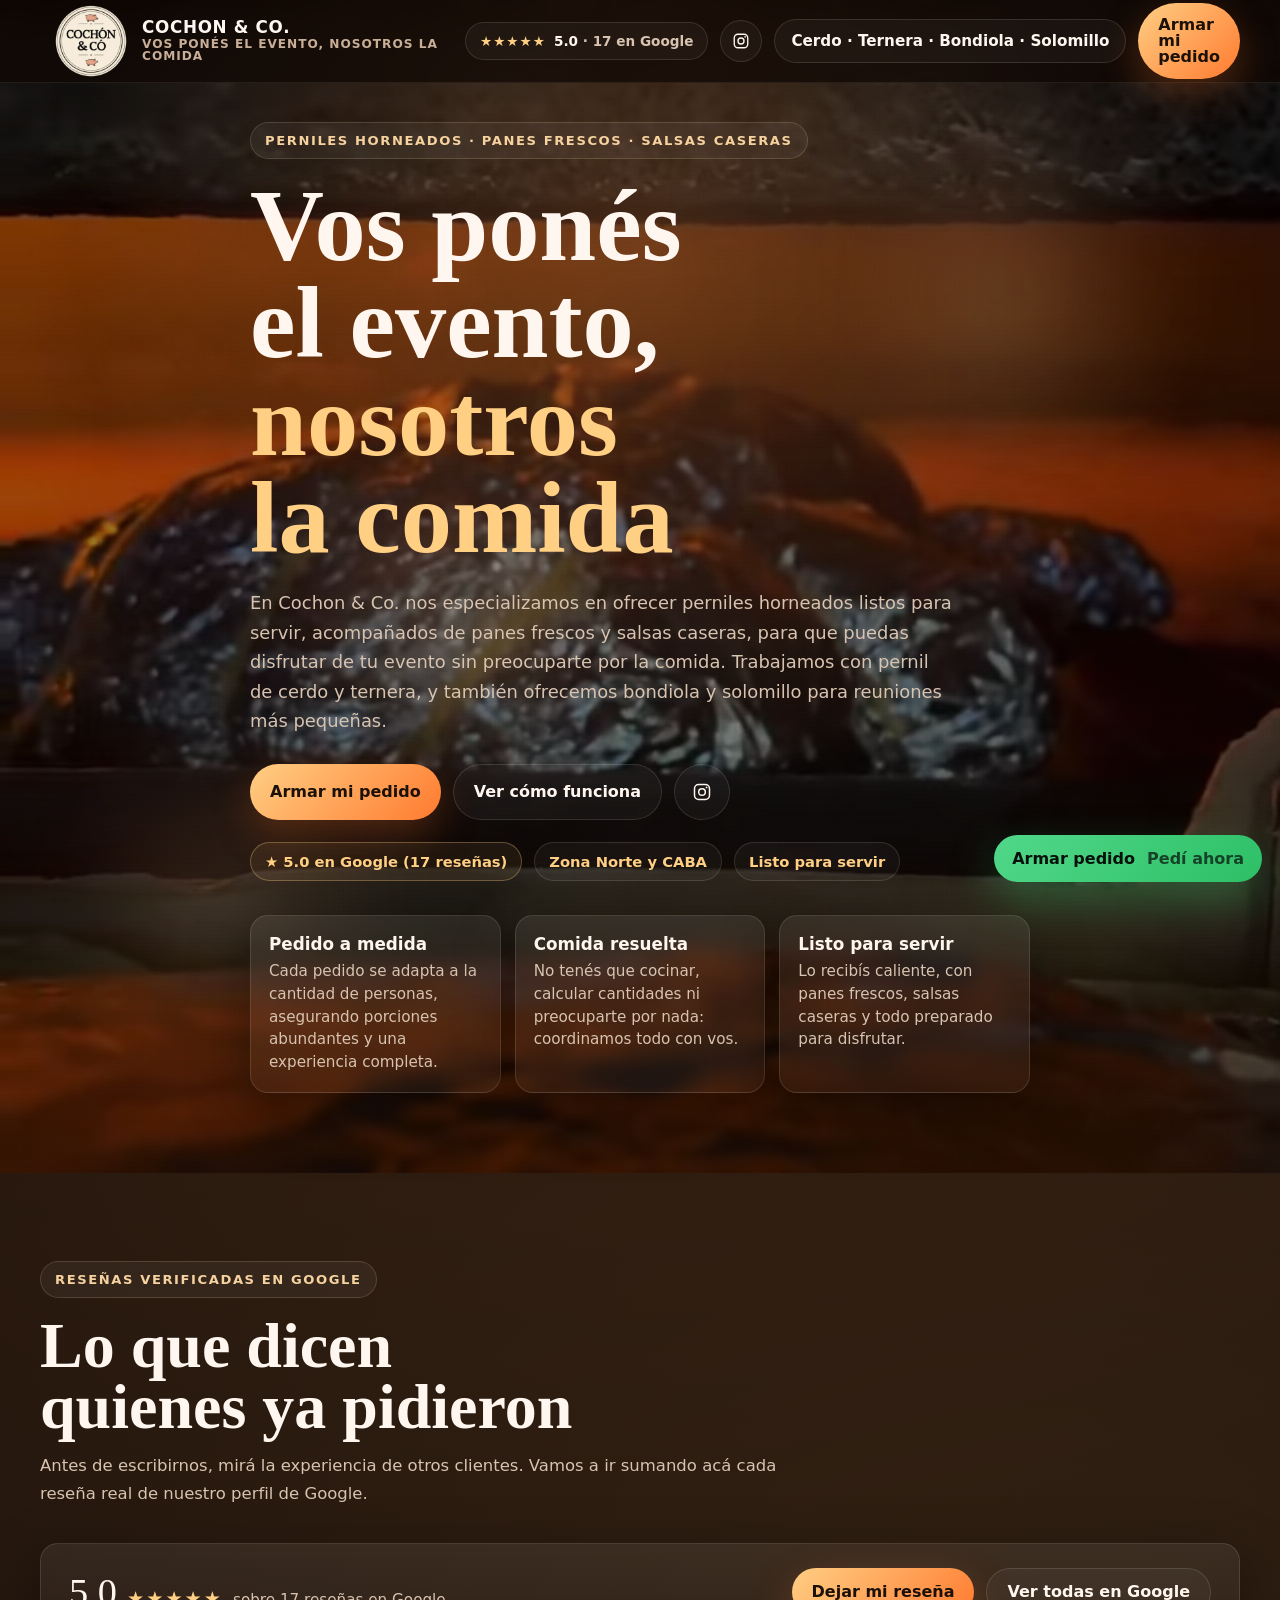
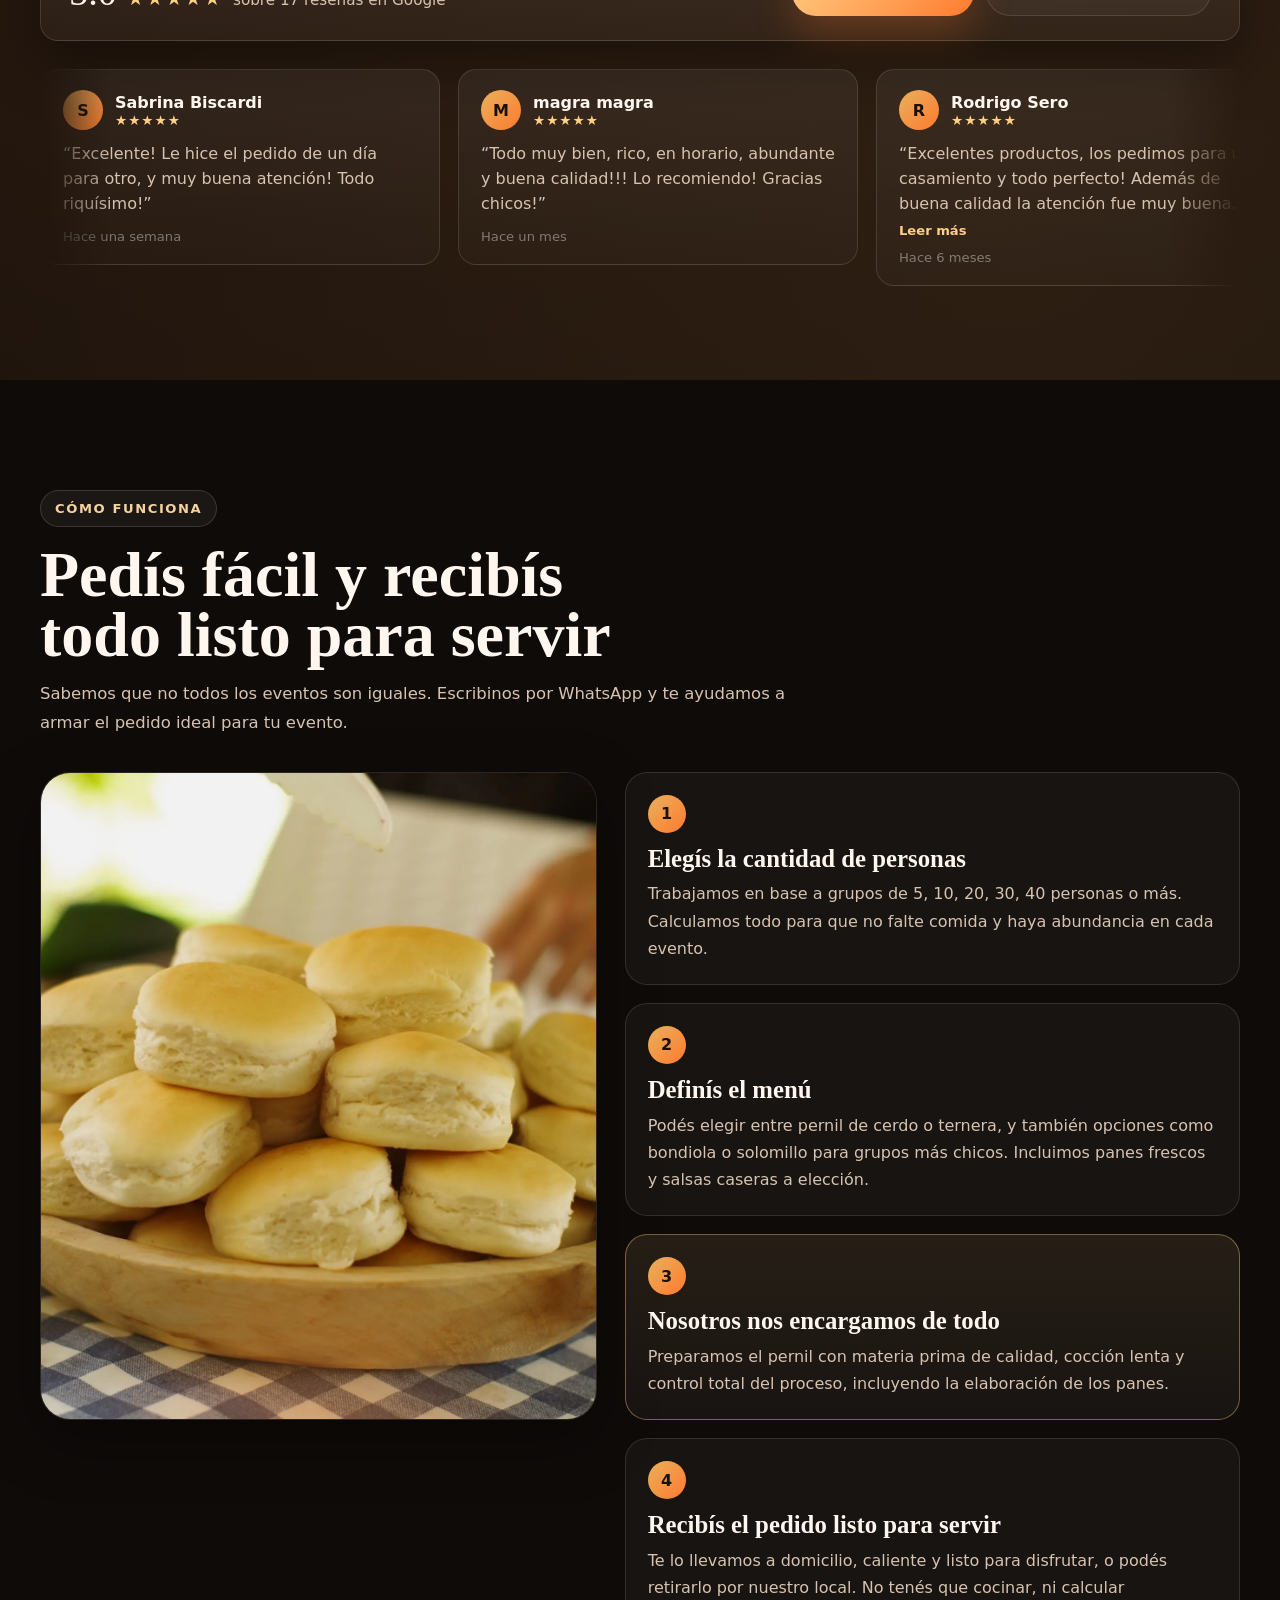
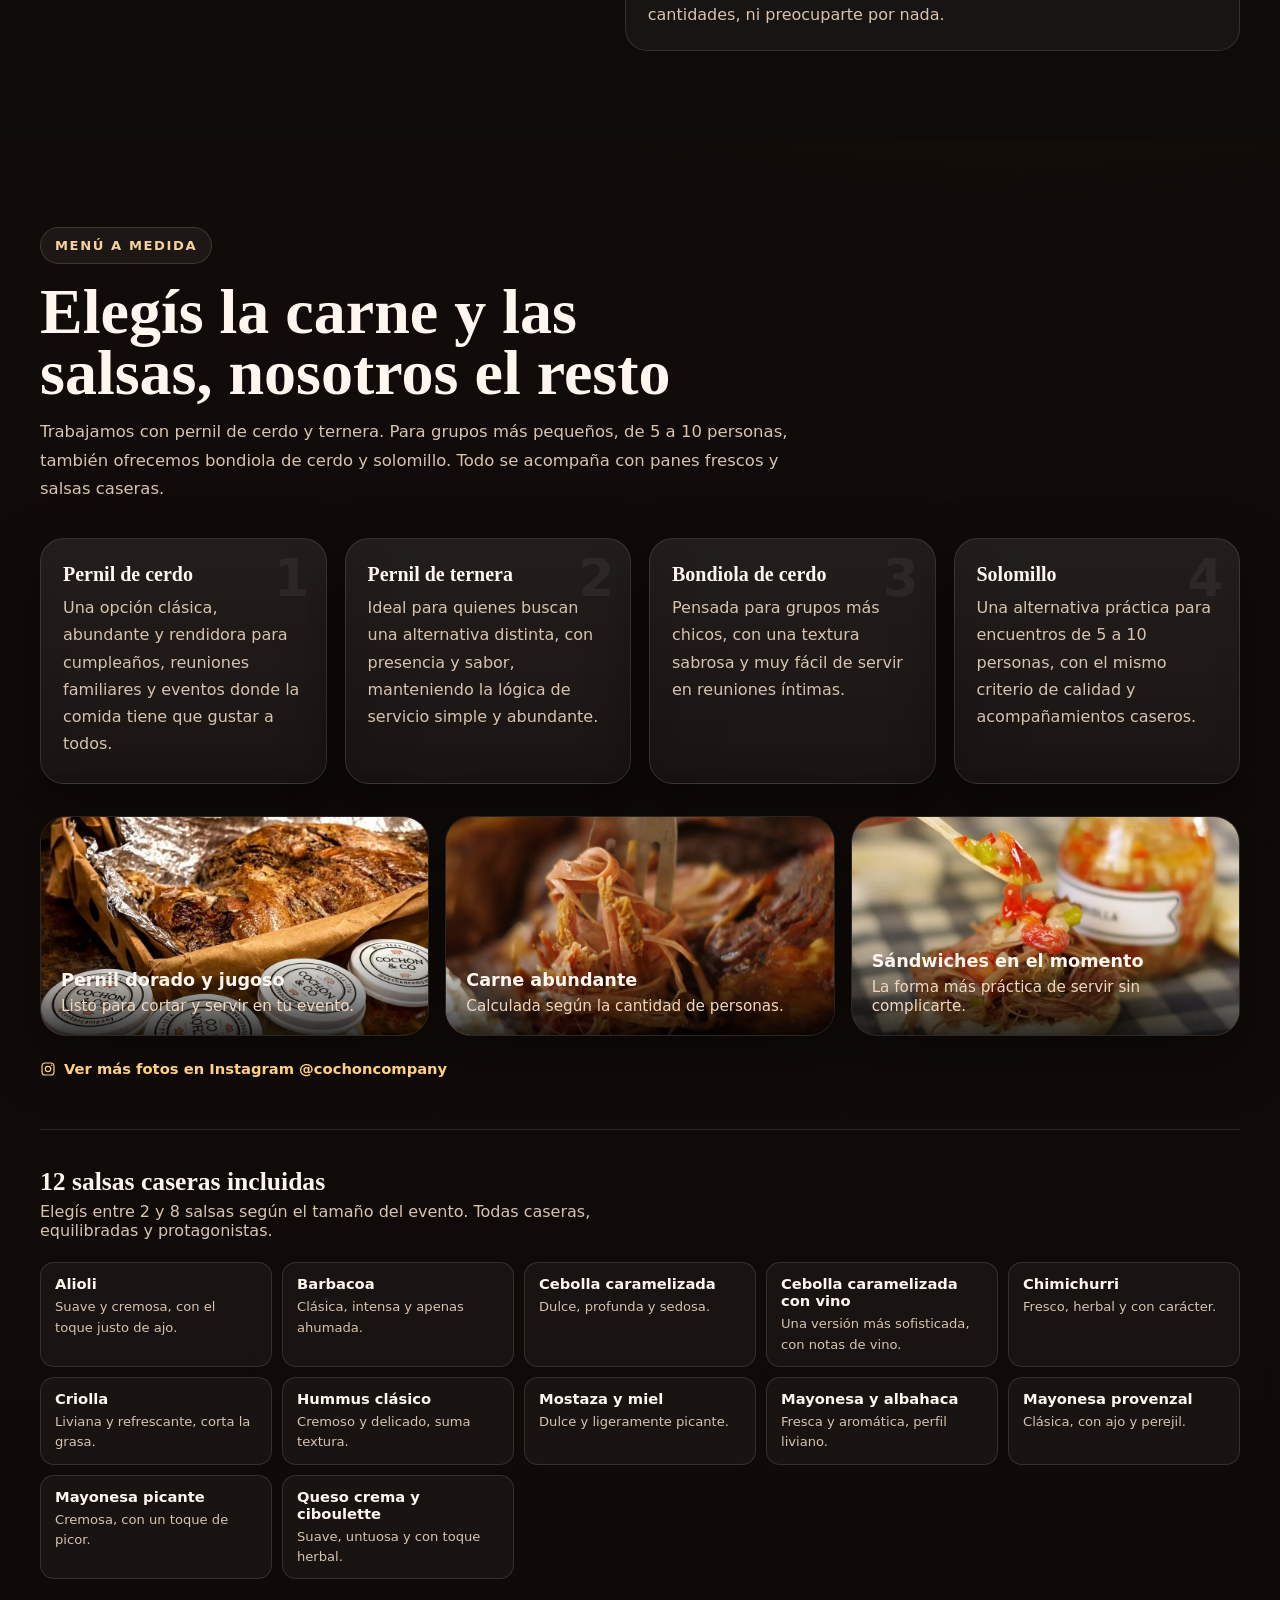
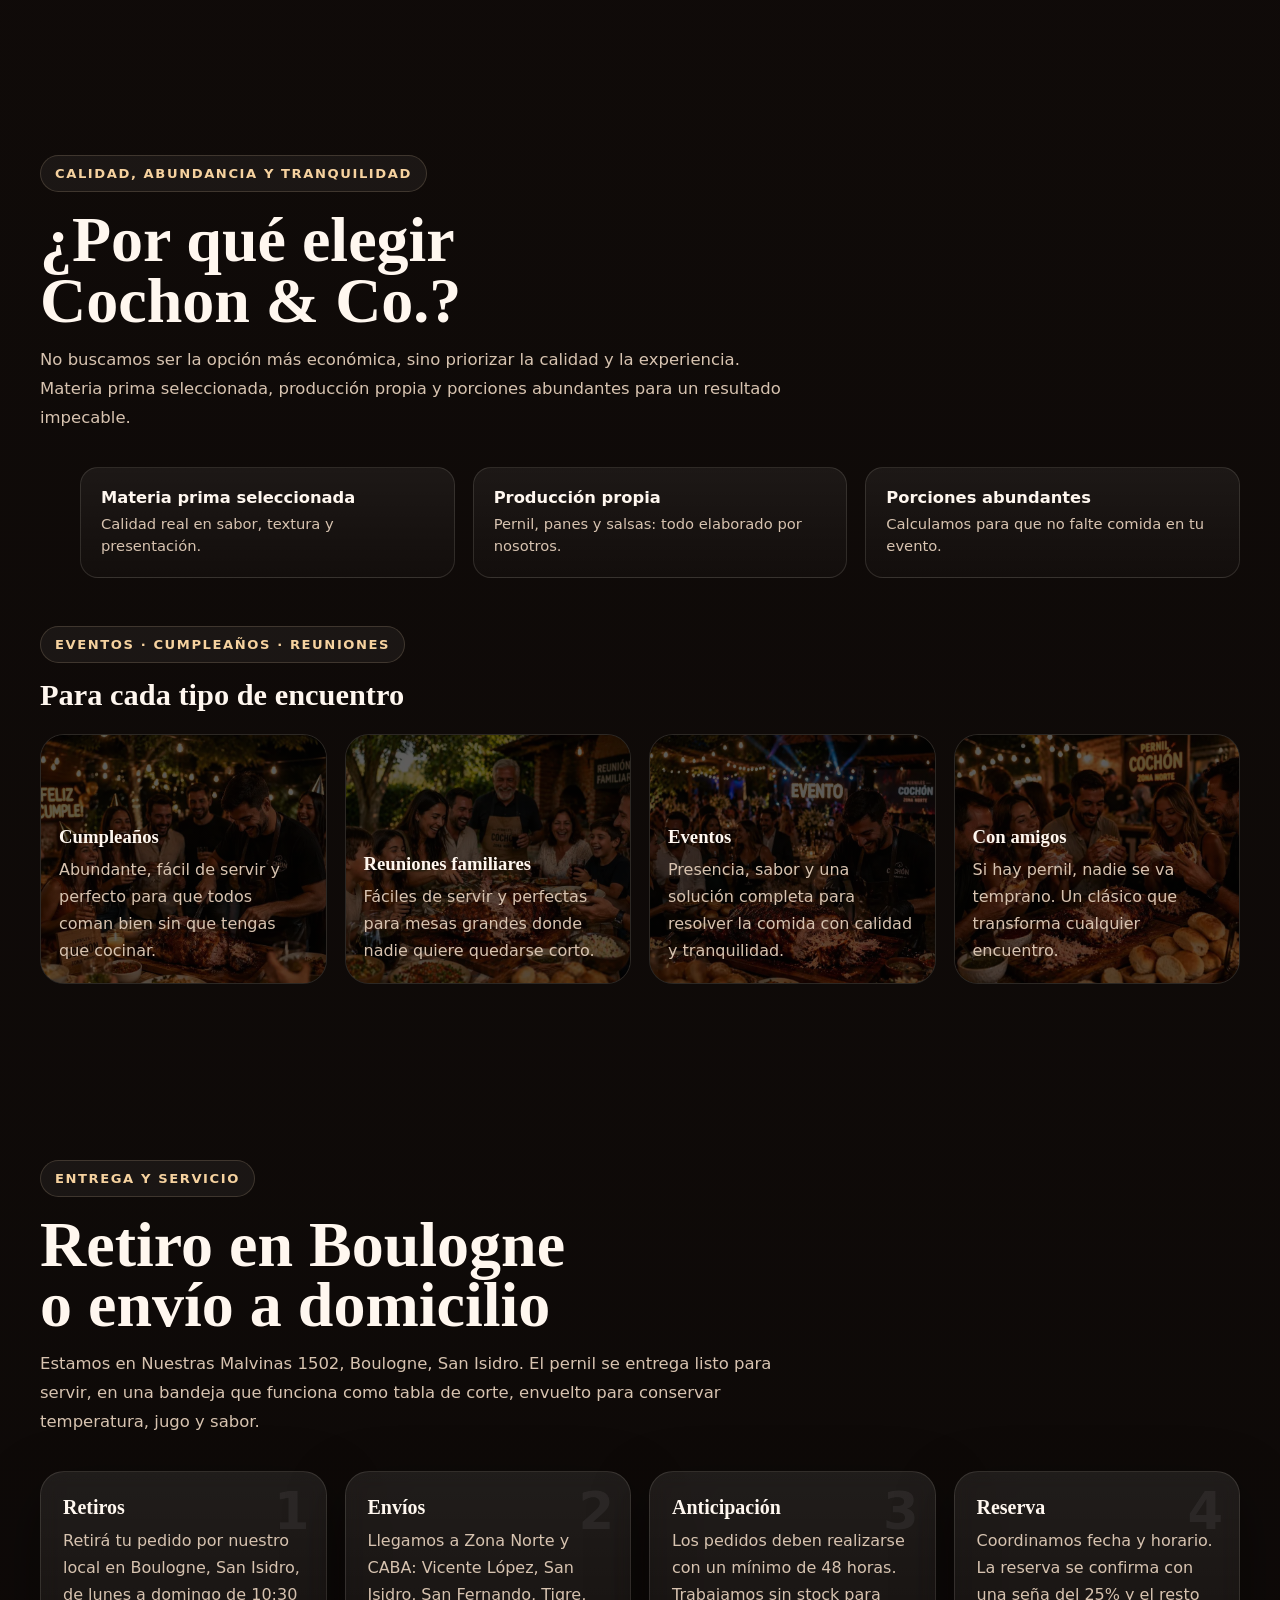
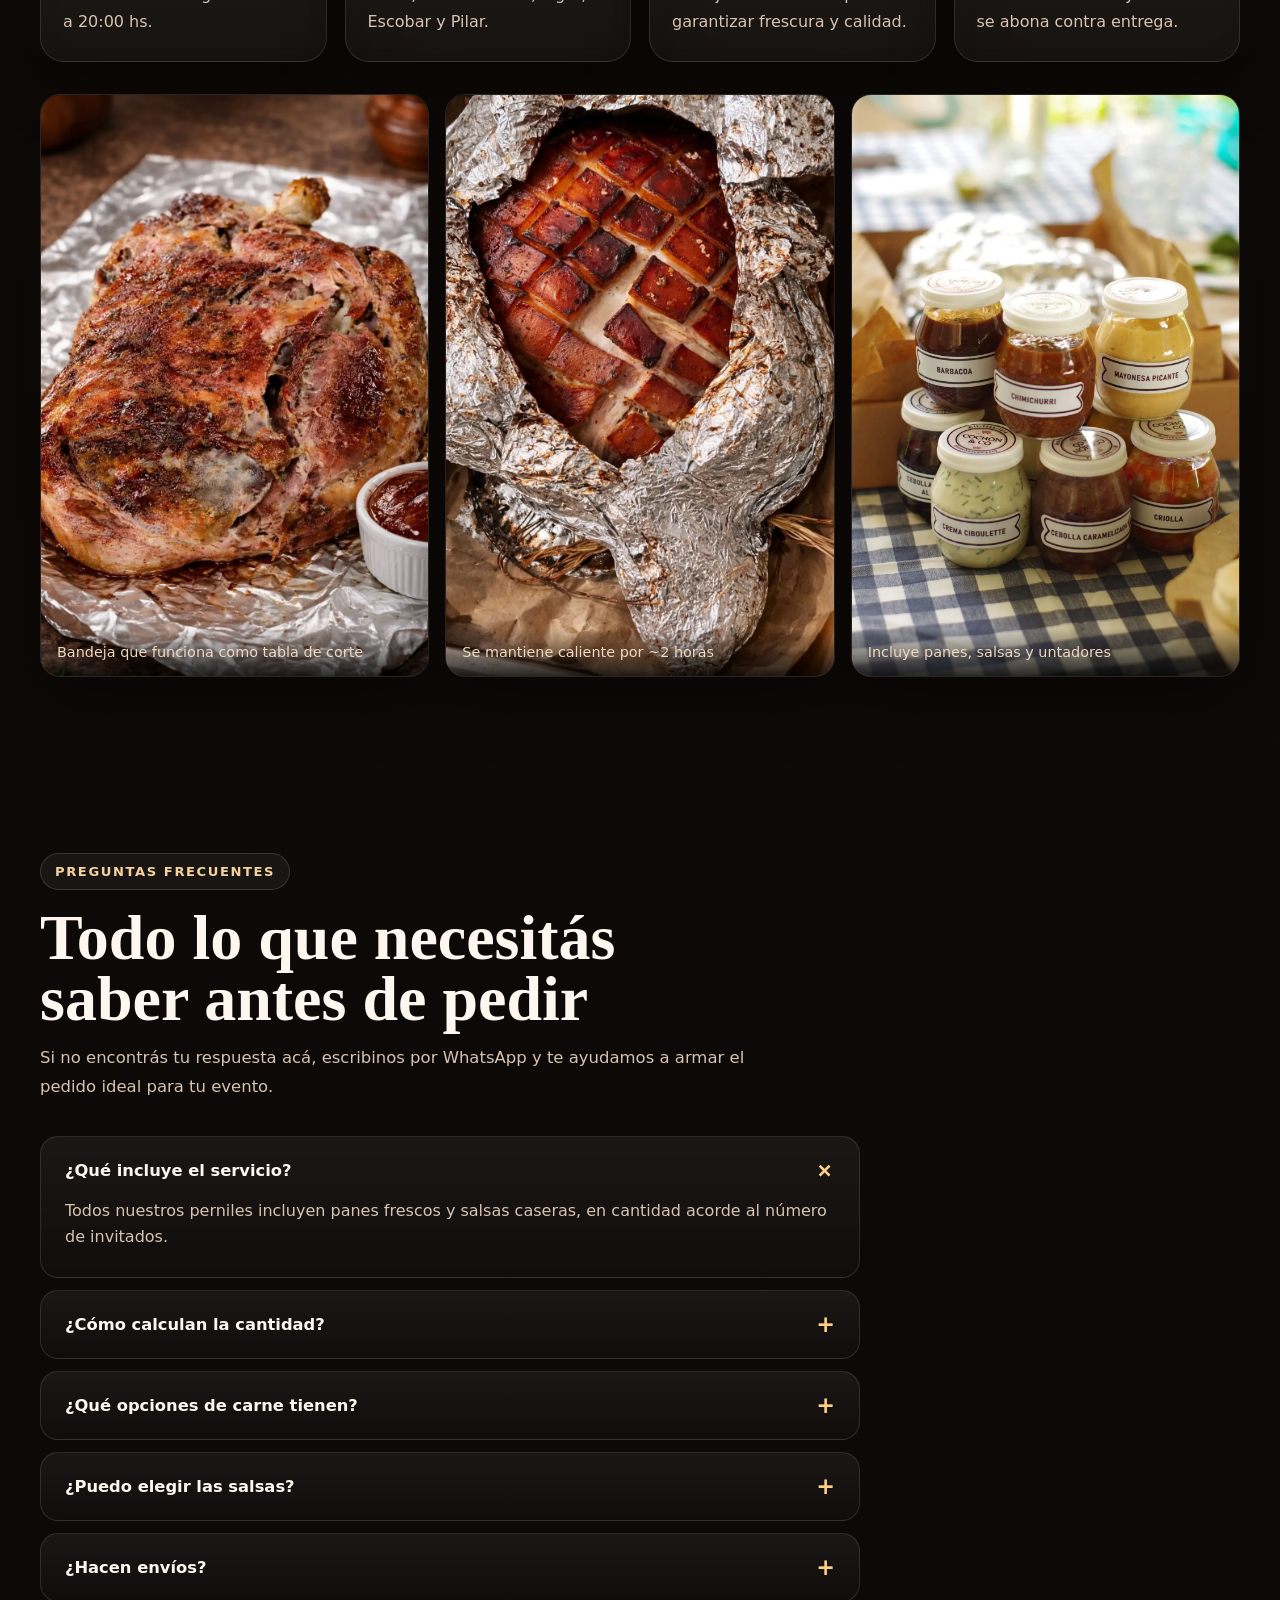
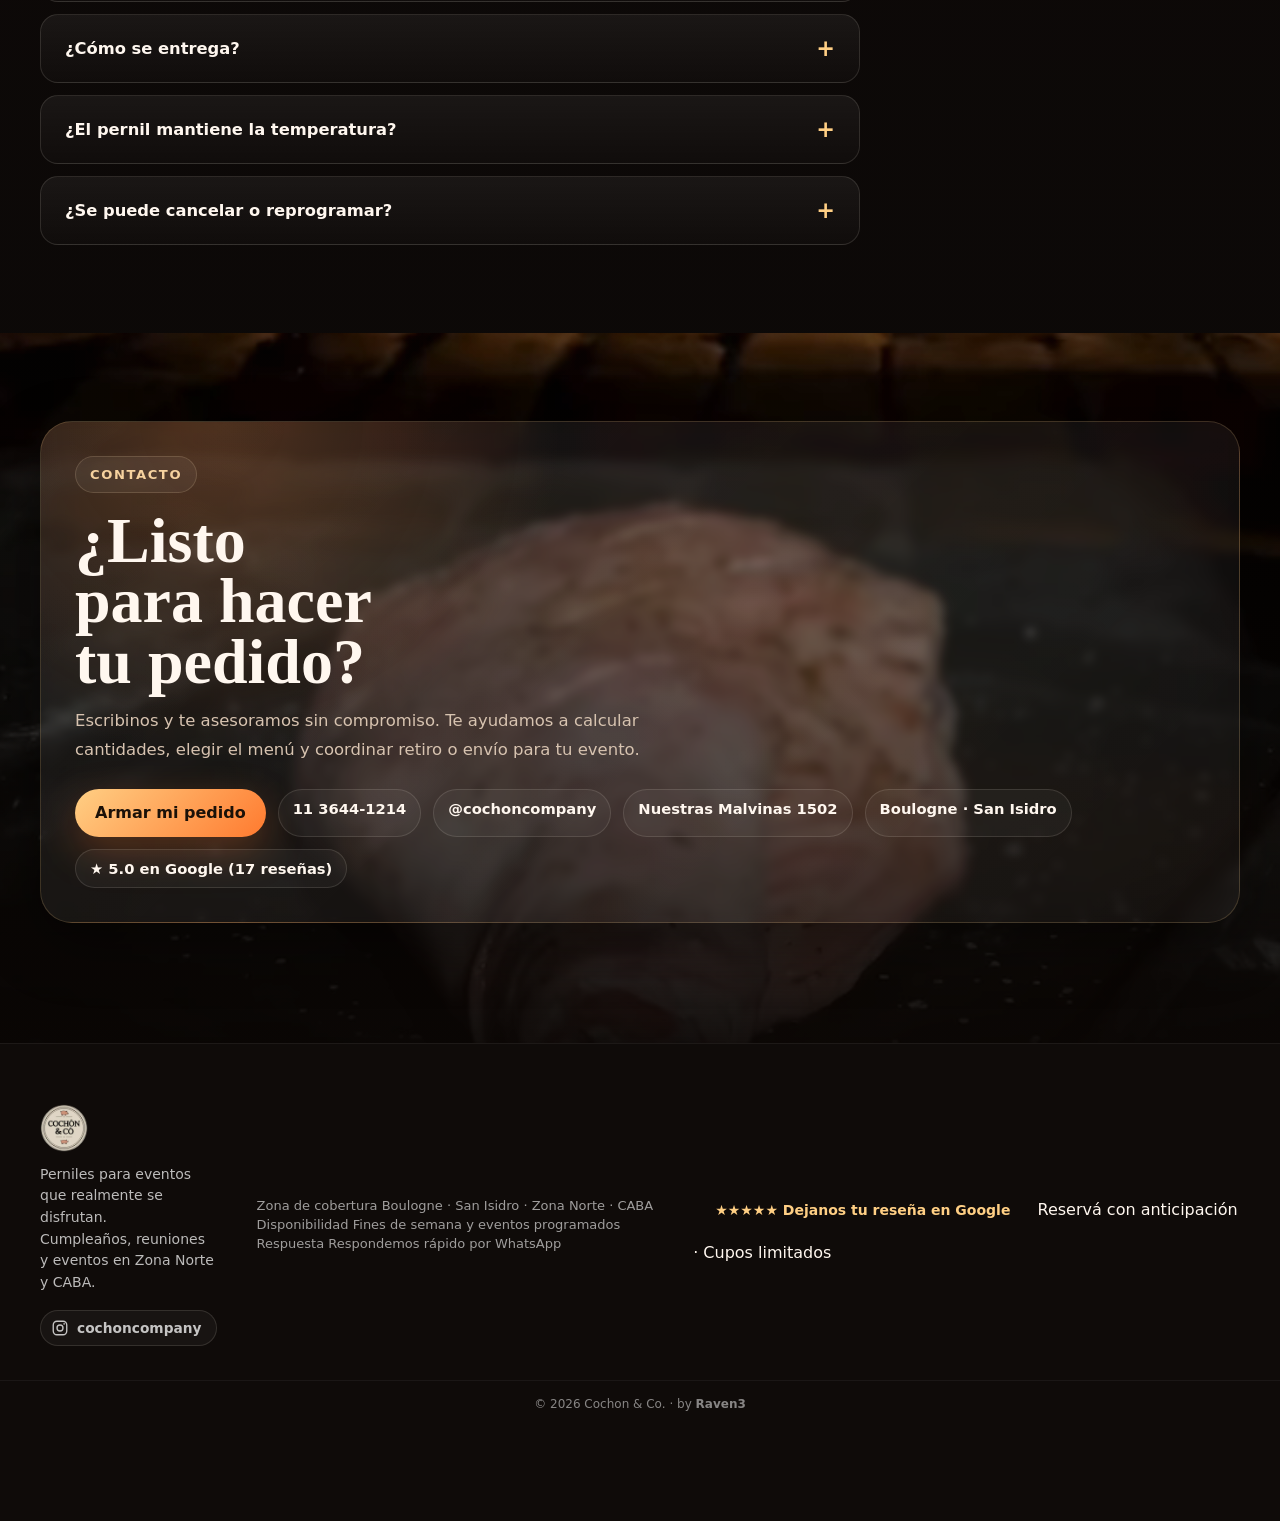
==== commit 340514c3: "feat: add new images and videos, update HTML to support WebP format" ====
--- a/index.html
+++ b/index.html
@@ -69,7 +69,8 @@
     <link
       rel="preload"
       as="image"
-      href="../assets/img/7.jpg"
+      href="../assets/img/7.webp"
+      type="image/webp"
       fetchpriority="high"
     />
     <link rel="stylesheet" href="styles.css" />
@@ -169,15 +170,18 @@
     <header class="topbar">
       <div class="container topbar__inner">
         <a class="brand" href="#inicio" aria-label="Cochon &amp; Co.">
-          <img
-            src="../assets/img/logo-removebg-preview.png"
-            alt="Logo de Cochon &amp; Co."
-            class="brand__logo"
-            width="74"
-            height="74"
-            fetchpriority="high"
-            decoding="async"
-          />
+          <picture style="display: contents">
+            <source srcset="../assets/img/logo-removebg-preview.webp" type="image/webp" />
+            <img
+              src="../assets/img/logo-removebg-preview.png"
+              alt="Logo de Cochon &amp; Co."
+              class="brand__logo"
+              width="74"
+              height="74"
+              fetchpriority="high"
+              decoding="async"
+            />
+          </picture>
           <div class="brand__text">
             <span class="brand__name">Cochon &amp; Co.</span>
             <span class="brand__sub">Vos ponés el evento, nosotros la comida</span>
@@ -225,8 +229,9 @@
             loop
             playsinline
             preload="metadata"
-            poster="../assets/img/7.jpg"
+            poster="../assets/img/7.webp"
           >
+            <source src="../assets/video/video.webm" type="video/webm" />
             <source src="../assets/video/video.mp4" type="video/mp4" />
           </video>
         </div>
@@ -532,45 +537,57 @@
           <div class="story__wrap">
             <div class="story__sticky fade-up">
               <div class="story__stage">
-                <img
-                  class="story__image is-active"
-                  src="../assets/img/4.jpg"
-                  alt="Pernil preparado para cocción"
-                  data-story-image="0"
-                  width="1080"
-                  height="1440"
-                  decoding="async"
-                />
-                <img
-                  class="story__image"
-                  src="../assets/img/9.jpg"
-                  alt="Pernil en cocción lenta"
-                  data-story-image="1"
-                  width="1080"
-                  height="720"
-                  loading="lazy"
-                  decoding="async"
-                />
-                <img
-                  class="story__image"
-                  src="../assets/img/panes.JPG"
-                  alt="Panes frescos para acompañar pernil"
-                  data-story-image="2"
-                  width="1280"
-                  height="1920"
-                  loading="lazy"
-                  decoding="async"
-                />
-                <img
-                  class="story__image"
-                  src="../assets/img/armado.JPG"
-                  alt="Pedido de pernil listo para servir"
-                  data-story-image="3"
-                  width="1280"
-                  height="1920"
-                  loading="lazy"
-                  decoding="async"
-                />
+                <picture style="display: contents">
+                  <source srcset="../assets/img/4.webp" type="image/webp" />
+                  <img
+                    class="story__image is-active"
+                    src="../assets/img/4.jpg"
+                    alt="Pernil preparado para cocción"
+                    data-story-image="0"
+                    width="1080"
+                    height="1440"
+                    decoding="async"
+                  />
+                </picture>
+                <picture style="display: contents">
+                  <source srcset="../assets/img/9.webp" type="image/webp" />
+                  <img
+                    class="story__image"
+                    src="../assets/img/9.jpg"
+                    alt="Pernil en cocción lenta"
+                    data-story-image="1"
+                    width="1080"
+                    height="720"
+                    loading="lazy"
+                    decoding="async"
+                  />
+                </picture>
+                <picture style="display: contents">
+                  <source srcset="../assets/img/panes.webp" type="image/webp" />
+                  <img
+                    class="story__image"
+                    src="../assets/img/panes.JPG"
+                    alt="Panes frescos para acompañar pernil"
+                    data-story-image="2"
+                    width="1280"
+                    height="1920"
+                    loading="lazy"
+                    decoding="async"
+                  />
+                </picture>
+                <picture style="display: contents">
+                  <source srcset="../assets/img/armado.webp" type="image/webp" />
+                  <img
+                    class="story__image"
+                    src="../assets/img/armado.JPG"
+                    alt="Pedido de pernil listo para servir"
+                    data-story-image="3"
+                    width="1280"
+                    height="1920"
+                    loading="lazy"
+                    decoding="async"
+                  />
+                </picture>
                 <div class="story__glow"></div>
               </div>
             </div>
@@ -646,14 +663,17 @@
 
           <div class="menu__gallery">
             <article class="gallery__item fade-up">
-              <img
-                src="../assets/img/8.jpg"
-                alt="Pernil dorado con costra crocante"
-                width="1024"
-                height="1365"
-                loading="lazy"
-                decoding="async"
-              />
+              <picture style="display: contents">
+                <source srcset="../assets/img/8.webp" type="image/webp" />
+                <img
+                  src="../assets/img/8.jpg"
+                  alt="Pernil dorado con costra crocante"
+                  width="1024"
+                  height="1365"
+                  loading="lazy"
+                  decoding="async"
+                />
+              </picture>
               <div class="gallery__overlay">
                 <strong>Pernil dorado y jugoso</strong>
                 <span>Listo para cortar y servir en tu evento.</span>
@@ -661,14 +681,17 @@
             </article>
 
             <article class="gallery__item fade-up">
-              <img
-                src="../assets/img/desmenuzado.JPG"
-                alt="Pernil desmenuzado jugoso"
-                width="1280"
-                height="1920"
-                loading="lazy"
-                decoding="async"
-              />
+              <picture style="display: contents">
+                <source srcset="../assets/img/desmenuzado.webp" type="image/webp" />
+                <img
+                  src="../assets/img/desmenuzado.JPG"
+                  alt="Pernil desmenuzado jugoso"
+                  width="1280"
+                  height="1920"
+                  loading="lazy"
+                  decoding="async"
+                />
+              </picture>
               <div class="gallery__overlay">
                 <strong>Carne abundante</strong>
                 <span>Calculada según la cantidad de personas.</span>
@@ -676,14 +699,17 @@
             </article>
 
             <article class="gallery__item fade-up">
-              <img
-                src="../assets/img/armado.JPG"
-                alt="Armado de sandwiches de pernil"
-                width="1280"
-                height="1920"
-                loading="lazy"
-                decoding="async"
-              />
+              <picture style="display: contents">
+                <source srcset="../assets/img/armado.webp" type="image/webp" />
+                <img
+                  src="../assets/img/armado.JPG"
+                  alt="Armado de sandwiches de pernil"
+                  width="1280"
+                  height="1920"
+                  loading="lazy"
+                  decoding="async"
+                />
+              </picture>
               <div class="gallery__overlay">
                 <strong>Sándwiches en el momento</strong>
                 <span>La forma más práctica de servir sin complicarte.</span>
@@ -751,14 +777,17 @@
           <div class="occasion__grid">
             <article class="occasion fade-up">
               <div class="occasion__media">
-                <img
-                  src="../assets/img/cumple.jpg"
-                  alt="Perniles para cumpleaños"
-                  width="900"
-                  height="720"
-                  loading="lazy"
-                  decoding="async"
-                />
+                <picture style="display: contents">
+                  <source srcset="../assets/img/cumple.webp" type="image/webp" />
+                  <img
+                    src="../assets/img/cumple.jpg"
+                    alt="Perniles para cumpleaños"
+                    width="900"
+                    height="720"
+                    loading="lazy"
+                    decoding="async"
+                  />
+                </picture>
               </div>
               <div class="occasion__body">
                 <h3>Cumpleaños</h3>
@@ -768,14 +797,17 @@
 
             <article class="occasion fade-up">
               <div class="occasion__media">
-                <img
-                  src="../assets/img/familia.jpg"
-                  alt="Perniles para reuniones familiares"
-                  width="900"
-                  height="720"
-                  loading="lazy"
-                  decoding="async"
-                />
+                <picture style="display: contents">
+                  <source srcset="../assets/img/familia.webp" type="image/webp" />
+                  <img
+                    src="../assets/img/familia.jpg"
+                    alt="Perniles para reuniones familiares"
+                    width="900"
+                    height="720"
+                    loading="lazy"
+                    decoding="async"
+                  />
+                </picture>
               </div>
               <div class="occasion__body">
                 <h3>Reuniones familiares</h3>
@@ -785,14 +817,17 @@
 
             <article class="occasion fade-up">
               <div class="occasion__media">
-                <img
-                  src="../assets/img/evento.jpg"
-                  alt="Perniles para eventos"
-                  width="900"
-                  height="720"
-                  loading="lazy"
-                  decoding="async"
-                />
+                <picture style="display: contents">
+                  <source srcset="../assets/img/evento.webp" type="image/webp" />
+                  <img
+                    src="../assets/img/evento.jpg"
+                    alt="Perniles para eventos"
+                    width="900"
+                    height="720"
+                    loading="lazy"
+                    decoding="async"
+                  />
+                </picture>
               </div>
               <div class="occasion__body">
                 <h3>Eventos</h3>
@@ -802,14 +837,17 @@
 
             <article class="occasion fade-up">
               <div class="occasion__media">
-                <img
-                  src="../assets/img/amigos2.jpg"
-                  alt="Perniles para reuniones con amigos"
-                  width="900"
-                  height="720"
-                  loading="lazy"
-                  decoding="async"
-                />
+                <picture style="display: contents">
+                  <source srcset="../assets/img/amigos2.webp" type="image/webp" />
+                  <img
+                    src="../assets/img/amigos2.jpg"
+                    alt="Perniles para reuniones con amigos"
+                    width="900"
+                    height="720"
+                    loading="lazy"
+                    decoding="async"
+                  />
+                </picture>
               </div>
               <div class="occasion__body">
                 <h3>Con amigos</h3>
@@ -854,15 +892,24 @@
 
           <div class="delivery__strip fade-up">
             <div class="delivery__point">
-              <img src="../assets/img/1.jpg" alt="Pernil en bandeja para corte" width="1080" height="1440" loading="lazy" decoding="async" />
+              <picture style="display: contents">
+                <source srcset="../assets/img/1.webp" type="image/webp" />
+                <img src="../assets/img/1.jpg" alt="Pernil en bandeja para corte" width="1080" height="1440" loading="lazy" decoding="async" />
+              </picture>
               <span>Bandeja que funciona como tabla de corte</span>
             </div>
             <div class="delivery__point">
-              <img src="../assets/img/2.jpg" alt="Pernil caliente listo para servir" width="1080" height="1440" loading="lazy" decoding="async" />
+              <picture style="display: contents">
+                <source srcset="../assets/img/2.webp" type="image/webp" />
+                <img src="../assets/img/2.jpg" alt="Pernil caliente listo para servir" width="1080" height="1440" loading="lazy" decoding="async" />
+              </picture>
               <span>Se mantiene caliente por ~2 horas</span>
             </div>
             <div class="delivery__point">
-              <img src="../assets/img/salsas.JPG" alt="Salsas caseras y untadores" width="1280" height="1920" loading="lazy" decoding="async" />
+              <picture style="display: contents">
+                <source srcset="../assets/img/salsas.webp" type="image/webp" />
+                <img src="../assets/img/salsas.JPG" alt="Salsas caseras y untadores" width="1280" height="1920" loading="lazy" decoding="async" />
+              </picture>
               <span>Incluye panes, salsas y untadores</span>
             </div>
           </div>
@@ -924,8 +971,9 @@
             loop
             playsinline
             preload="metadata"
-            poster="../assets/img/sandwich - Copy.jpg"
+            poster="../assets/img/sandwich - Copy.webp"
           >
+            <source src="../assets/video/video2.webm" type="video/webm" />
             <source src="../assets/video/video2.mp4" type="video/mp4" />
           </video>
         </div>
@@ -976,15 +1024,18 @@
 
     <!-- BRAND -->
     <div class="footer__brand">
-      <img
-        src="../assets/img/logo-removebg-preview.png"
-        alt="Cochon &amp; Co."
-        class="footer__logo"
-        width="48"
-        height="48"
-        loading="lazy"
-        decoding="async"
-      />
+      <picture style="display: contents">
+        <source srcset="../assets/img/logo-removebg-preview.webp" type="image/webp" />
+        <img
+          src="../assets/img/logo-removebg-preview.png"
+          alt="Cochon &amp; Co."
+          class="footer__logo"
+          width="48"
+          height="48"
+          loading="lazy"
+          decoding="async"
+        />
+      </picture>
       <p class="footer__tagline">
         Perniles para eventos que realmente se disfrutan.
       </p>
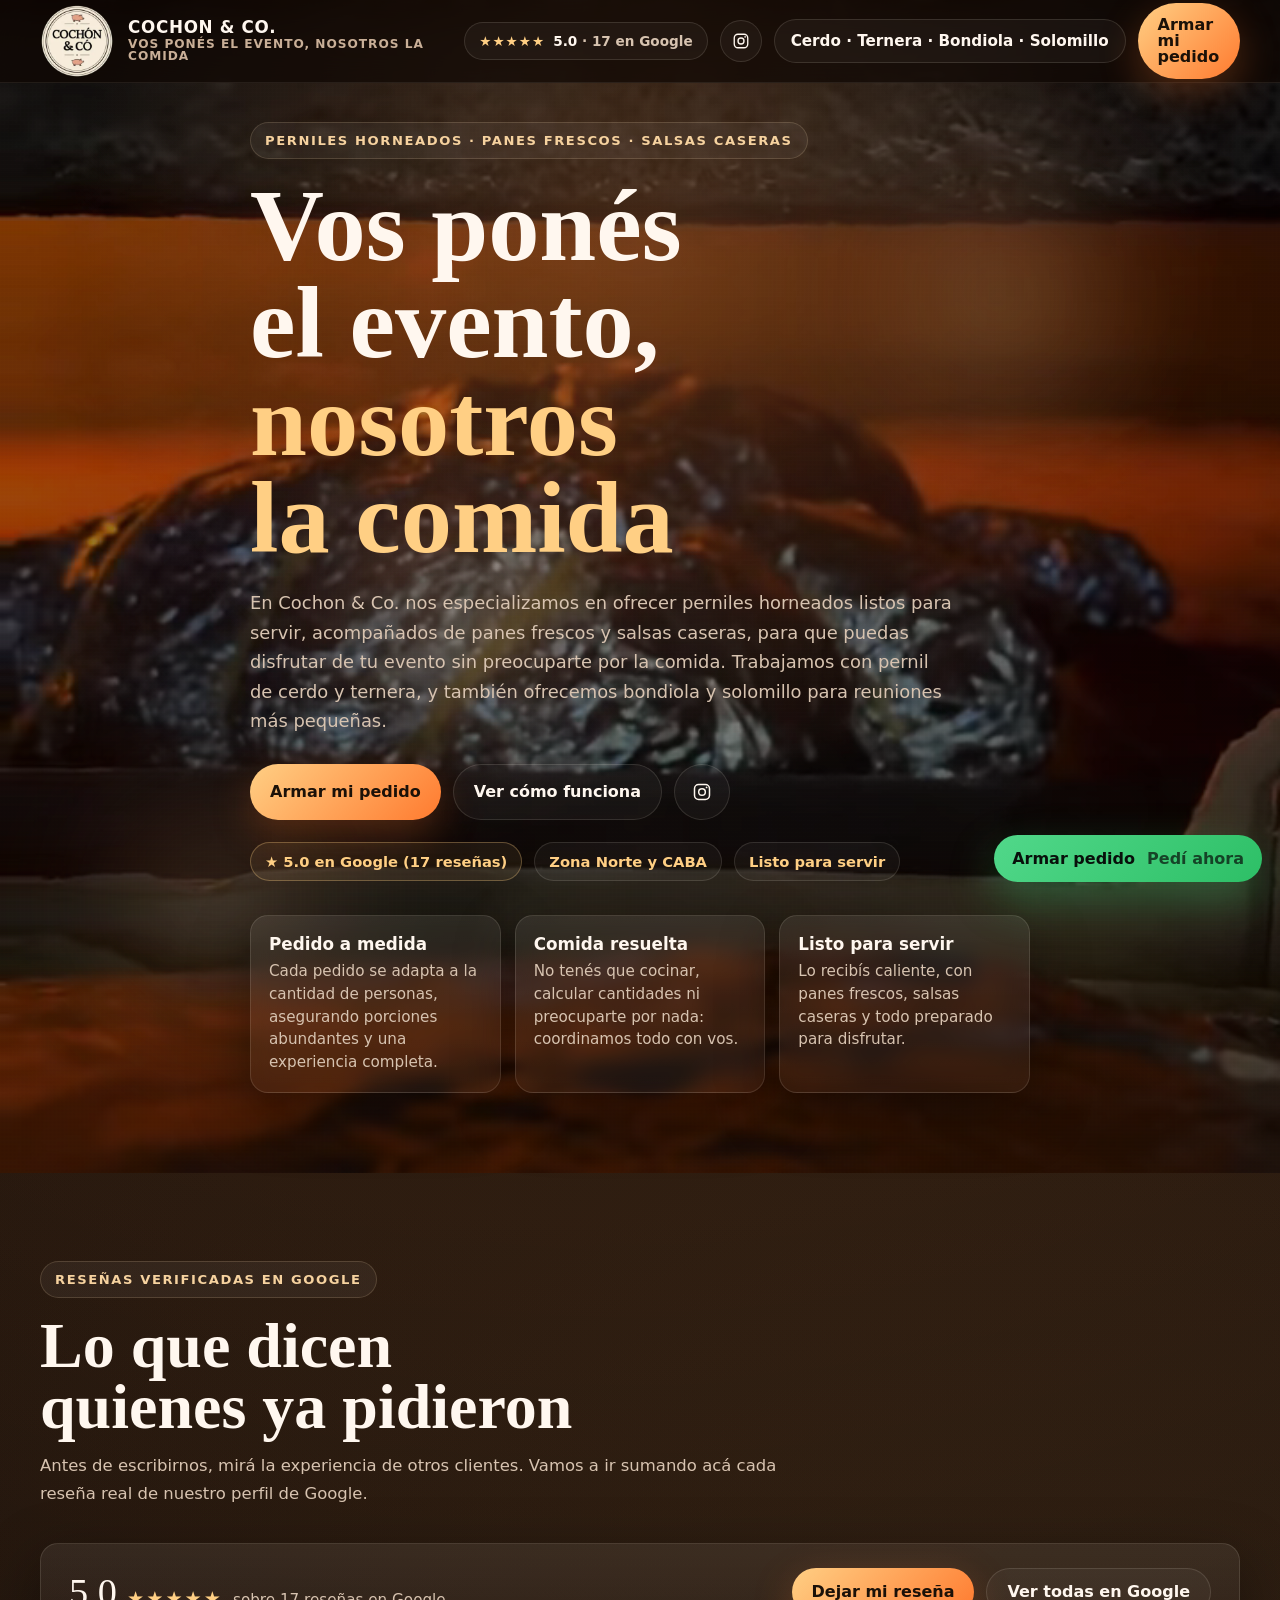
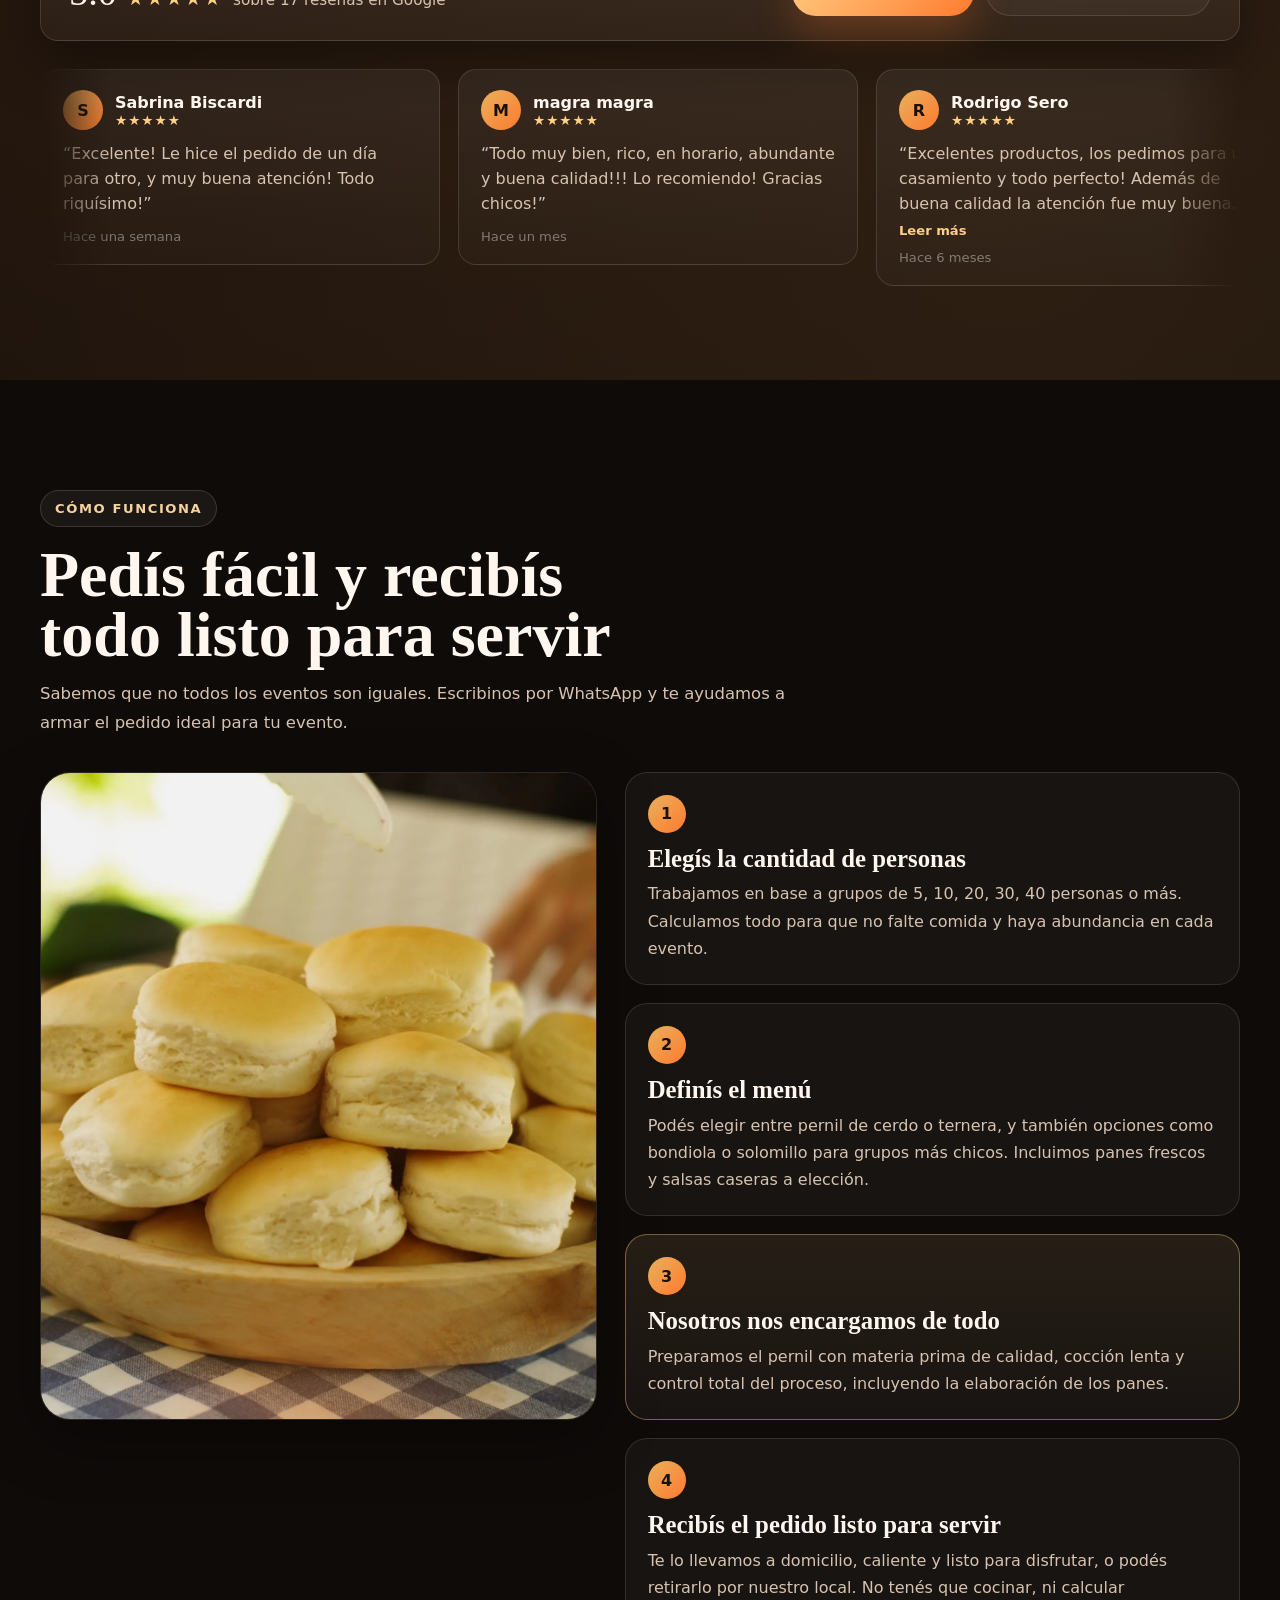
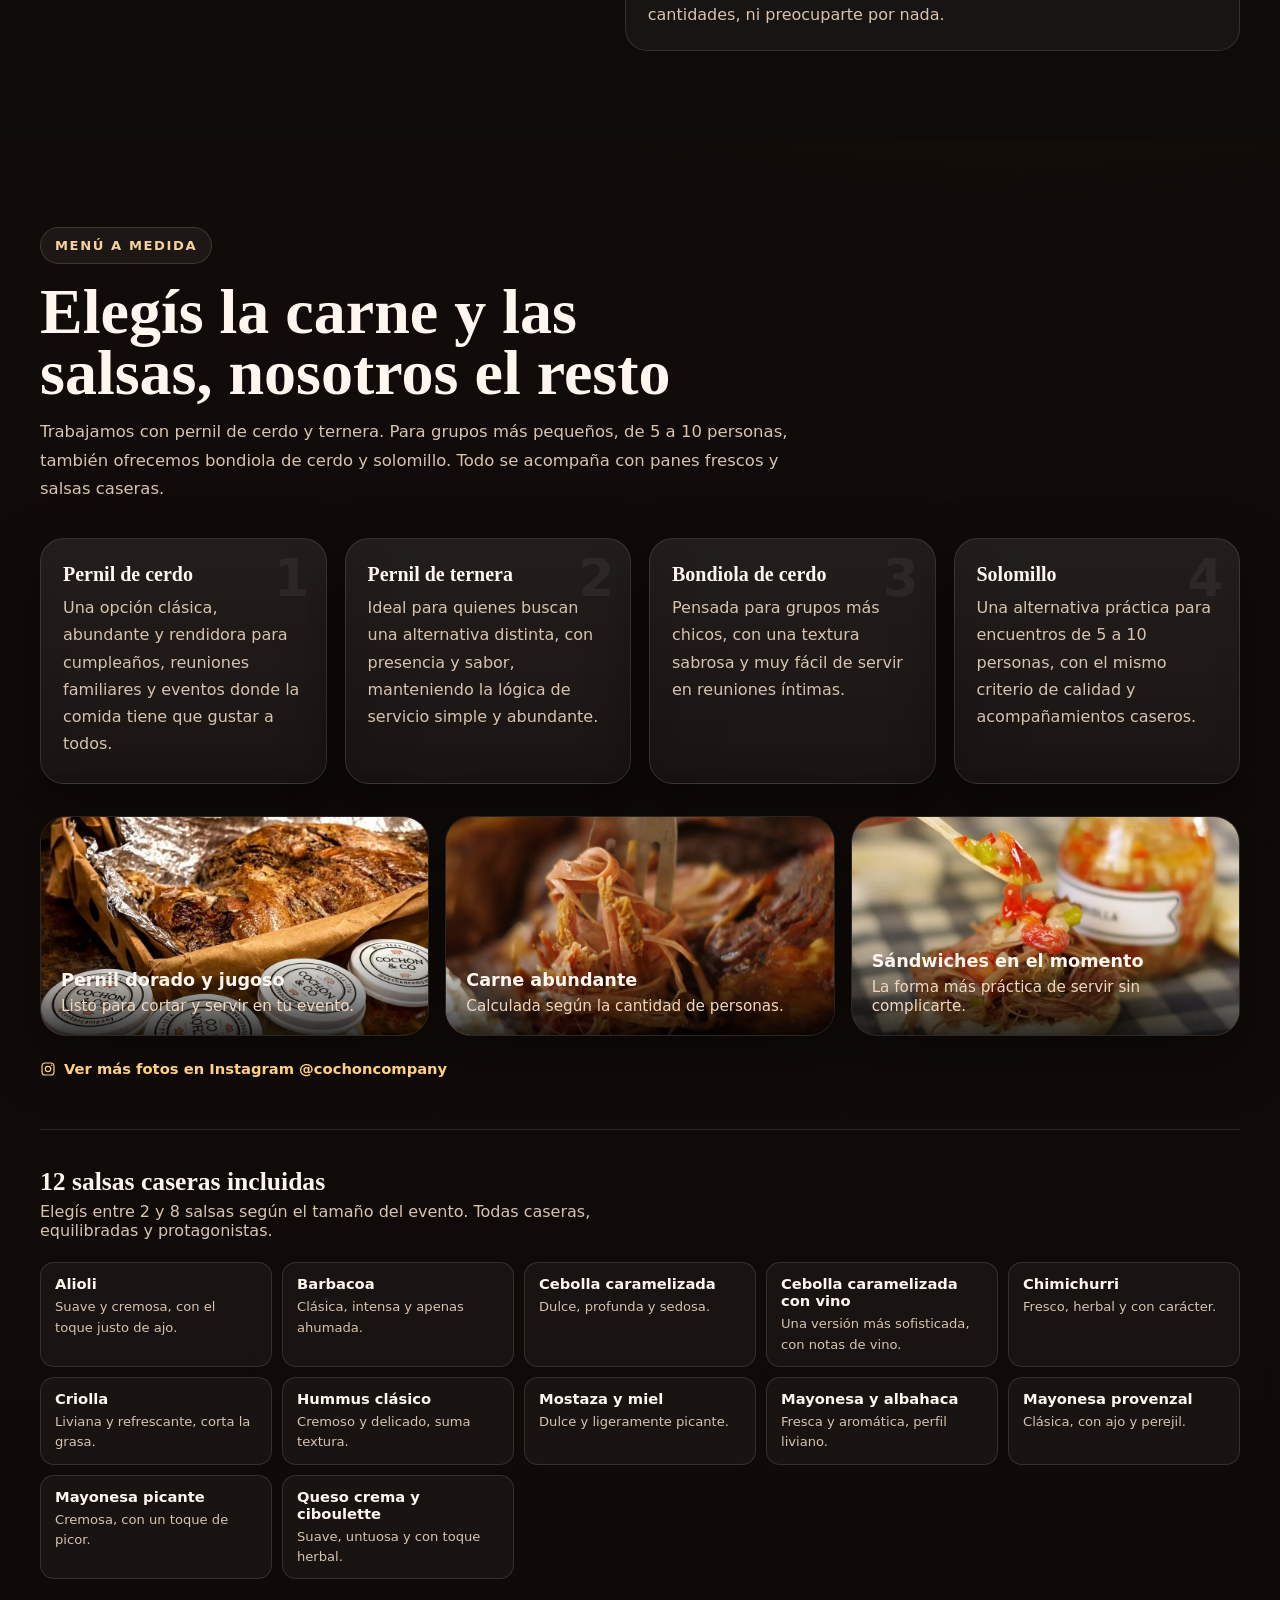
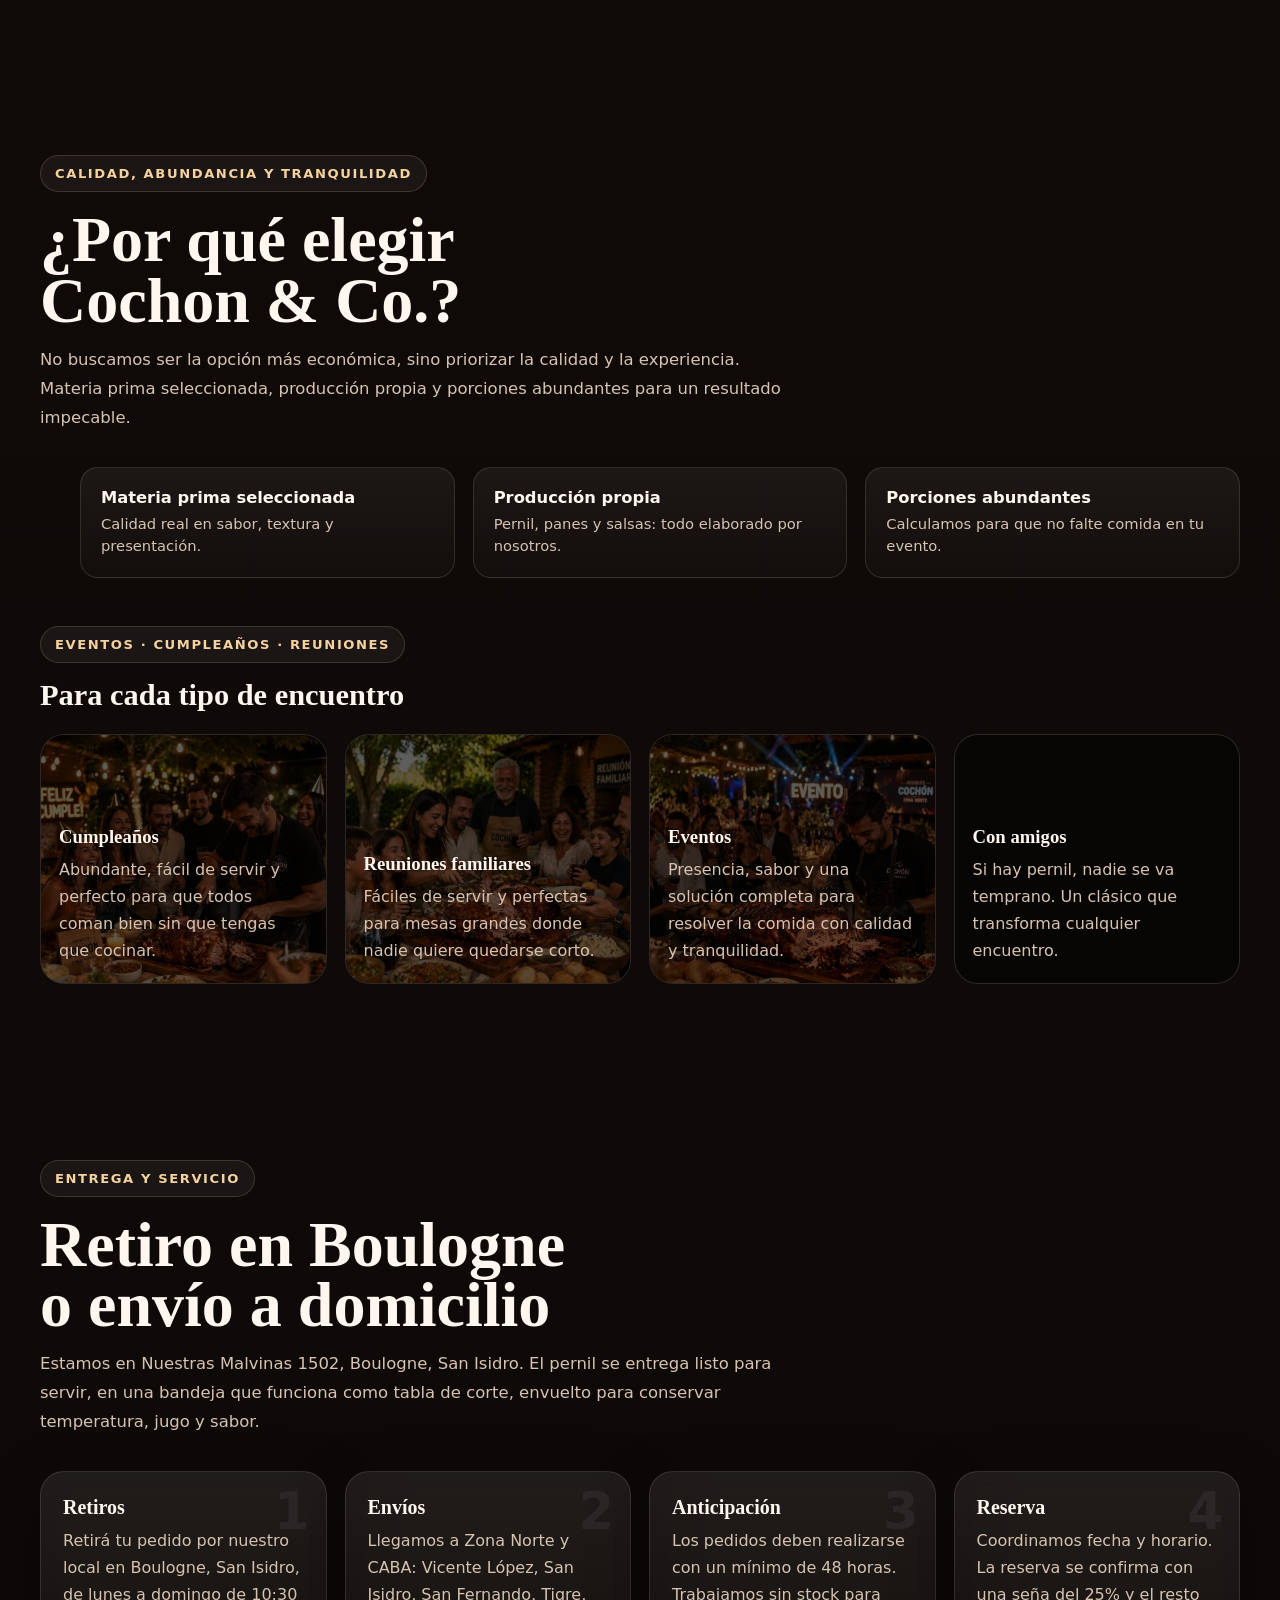
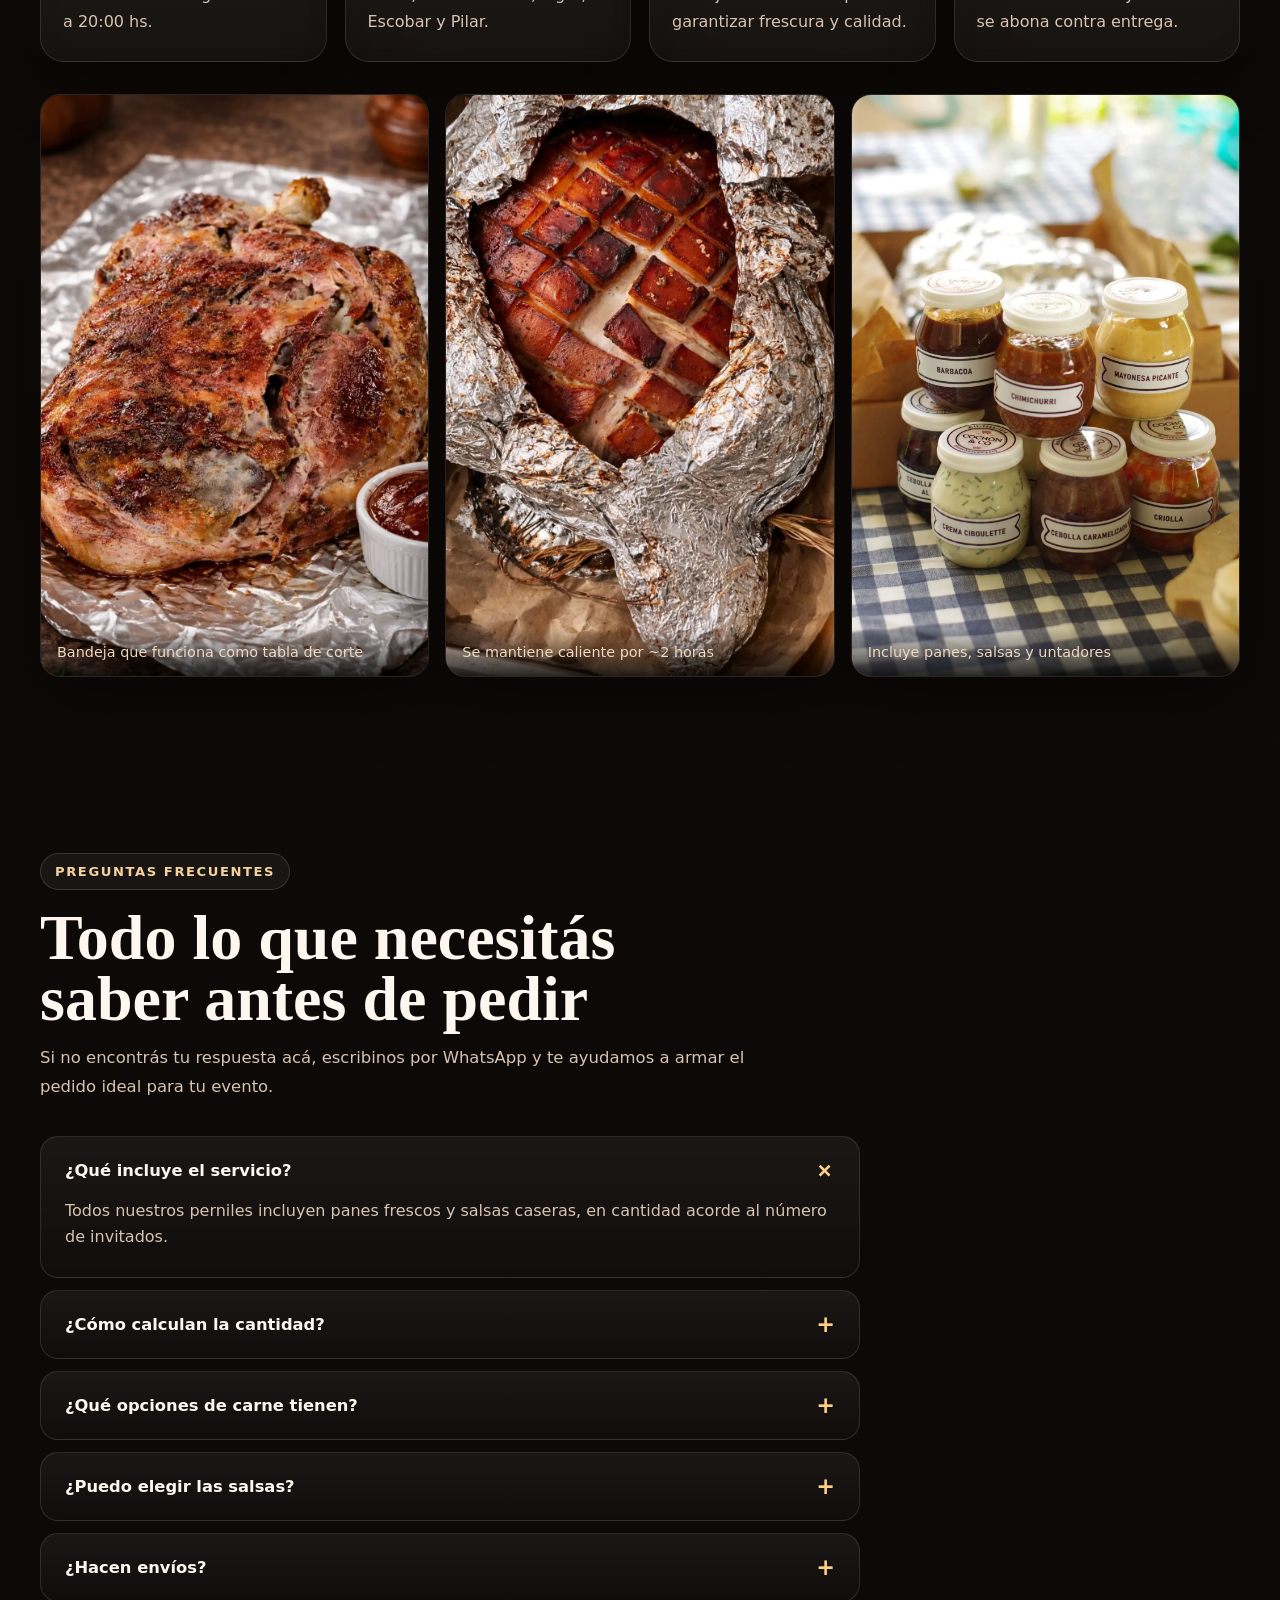
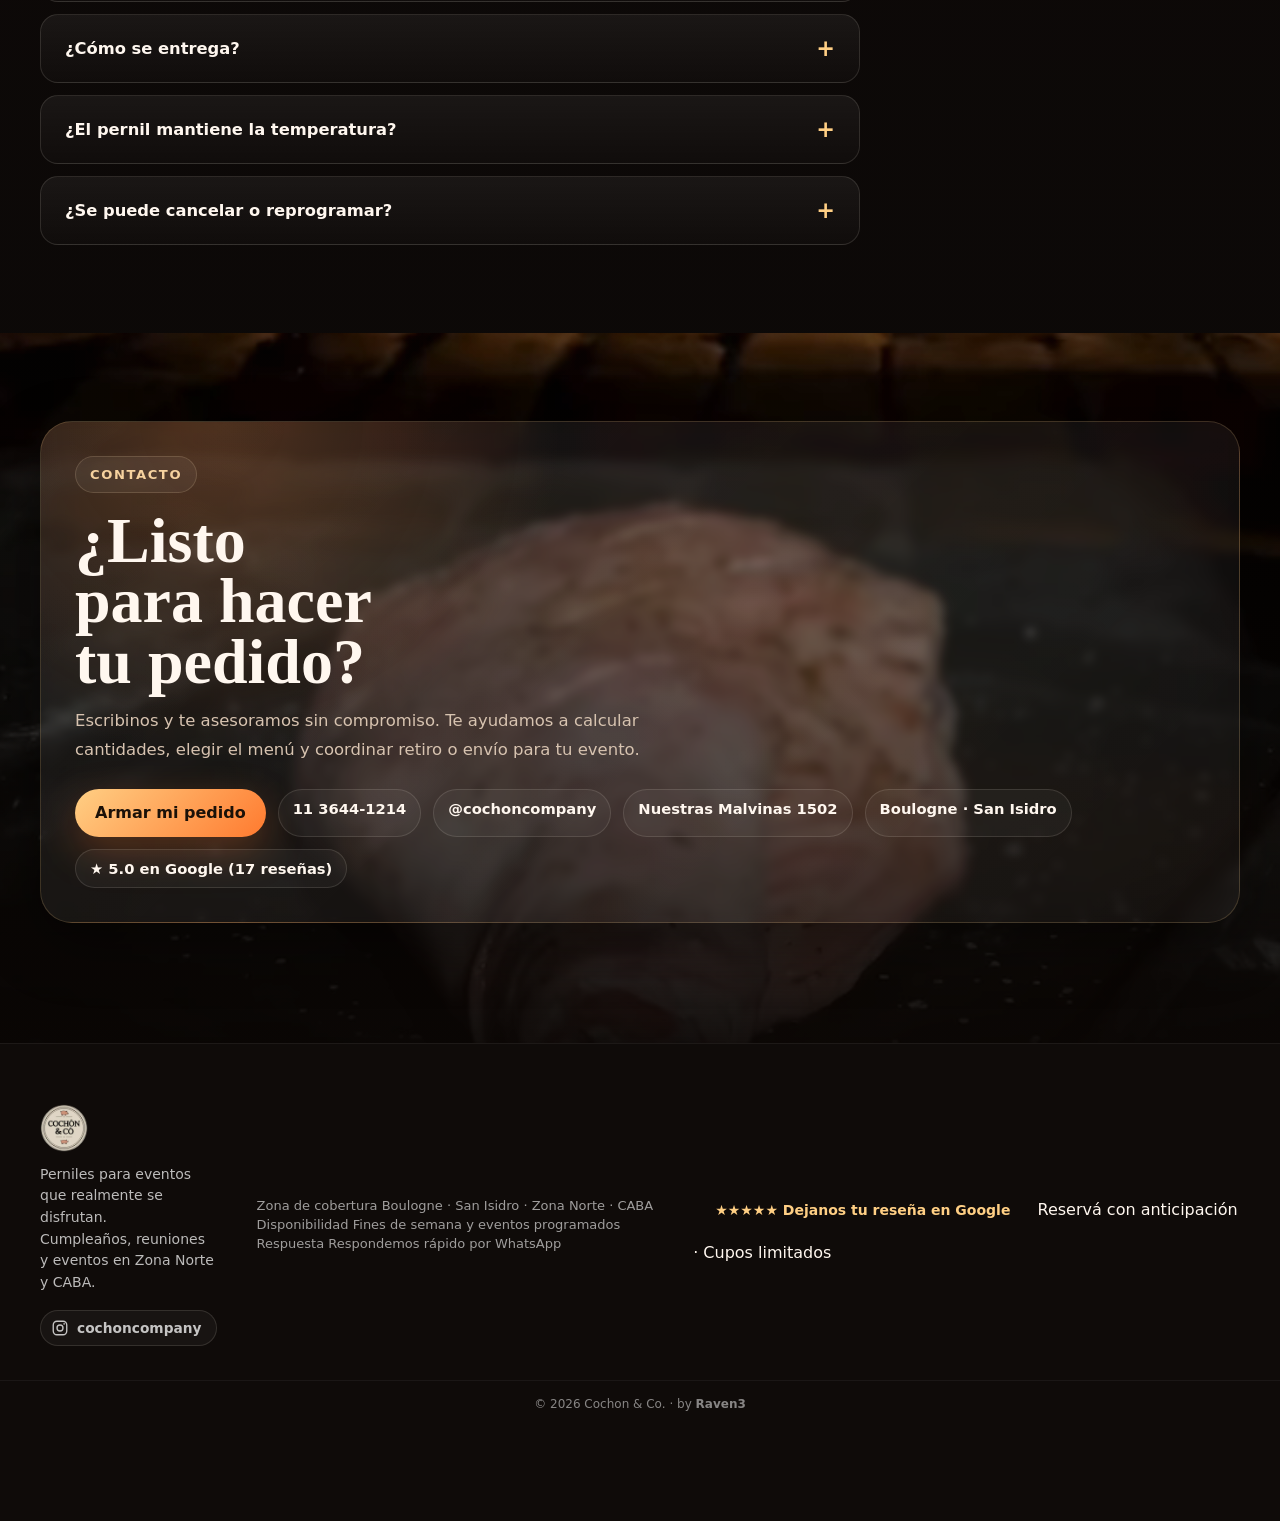
==== commit 5de4461a: "." ====
--- a/index.html
+++ b/index.html
@@ -30,7 +30,7 @@
     <meta property="og:url" content="https://pernilescochon.com.ar/" />
     <meta
       property="og:image"
-      content="https://pernilescochon.com.ar/assets/img/8.jpg"
+      content="https://pernilescochon.com.ar/assets/img/galeria/pernil-dorado-costra-crocante.jpg"
     />
     <meta property="og:image:width" content="1024" />
     <meta property="og:image:height" content="1365" />
@@ -45,31 +45,31 @@
     />
     <meta
       name="twitter:image"
-      content="https://pernilescochon.com.ar/assets/img/8.jpg"
-    />
-
-    <link rel="icon" href="../assets/img/favicon_io/favicon.ico" sizes="any" />
+      content="https://pernilescochon.com.ar/assets/img/galeria/pernil-dorado-costra-crocante.jpg"
+    />
+
+    <link rel="icon" href="../assets/img/favicon/favicon.ico" sizes="any" />
     <link
       rel="icon"
       type="image/png"
       sizes="32x32"
-      href="../assets/img/favicon_io/favicon-32x32.png"
+      href="../assets/img/favicon/favicon-32x32.png"
     />
     <link
       rel="icon"
       type="image/png"
       sizes="16x16"
-      href="../assets/img/favicon_io/favicon-16x16.png"
+      href="../assets/img/favicon/favicon-16x16.png"
     />
     <link
       rel="apple-touch-icon"
       sizes="180x180"
-      href="../assets/img/favicon_io/apple-touch-icon.png"
+      href="../assets/img/favicon/apple-touch-icon.png"
     />
     <link
       rel="preload"
       as="image"
-      href="../assets/img/7.webp"
+      href="../assets/img/hero/pernil-horneado-eventos-zona-norte.webp"
       type="image/webp"
       fetchpriority="high"
     />
@@ -80,7 +80,7 @@
         "@context": "https://schema.org",
         "@type": "FoodEstablishment",
         "name": "Cochon & Co.",
-        "image": "https://pernilescochon.com.ar/assets/img/8.jpg",
+        "image": "https://pernilescochon.com.ar/assets/img/galeria/pernil-dorado-costra-crocante.jpg",
         "url": "https://pernilescochon.com.ar/",
         "telephone": "+54 9 11 3644-1214",
         "servesCuisine": "Perniles horneados para eventos",
@@ -170,18 +170,15 @@
     <header class="topbar">
       <div class="container topbar__inner">
         <a class="brand" href="#inicio" aria-label="Cochon &amp; Co.">
-          <picture style="display: contents">
-            <source srcset="../assets/img/logo-removebg-preview.webp" type="image/webp" />
-            <img
-              src="../assets/img/logo-removebg-preview.png"
-              alt="Logo de Cochon &amp; Co."
-              class="brand__logo"
-              width="74"
-              height="74"
-              fetchpriority="high"
-              decoding="async"
-            />
-          </picture>
+          <img
+            src="../assets/img/logo/cochon-co-logo.webp"
+            alt="Cochon &amp; Co."
+            class="brand__logo"
+            width="74"
+            height="74"
+            fetchpriority="high"
+            decoding="async"
+          />
           <div class="brand__text">
             <span class="brand__name">Cochon &amp; Co.</span>
             <span class="brand__sub">Vos ponés el evento, nosotros la comida</span>
@@ -229,7 +226,7 @@
             loop
             playsinline
             preload="metadata"
-            poster="../assets/img/7.webp"
+            poster="../assets/img/hero/pernil-horneado-eventos-zona-norte.webp"
           >
             <source src="../assets/video/video.webm" type="video/webm" />
             <source src="../assets/video/video.mp4" type="video/mp4" />
@@ -537,57 +534,45 @@
           <div class="story__wrap">
             <div class="story__sticky fade-up">
               <div class="story__stage">
-                <picture style="display: contents">
-                  <source srcset="../assets/img/4.webp" type="image/webp" />
-                  <img
-                    class="story__image is-active"
-                    src="../assets/img/4.jpg"
-                    alt="Pernil preparado para cocción"
-                    data-story-image="0"
-                    width="1080"
-                    height="1440"
-                    decoding="async"
-                  />
-                </picture>
-                <picture style="display: contents">
-                  <source srcset="../assets/img/9.webp" type="image/webp" />
-                  <img
-                    class="story__image"
-                    src="../assets/img/9.jpg"
-                    alt="Pernil en cocción lenta"
-                    data-story-image="1"
-                    width="1080"
-                    height="720"
-                    loading="lazy"
-                    decoding="async"
-                  />
-                </picture>
-                <picture style="display: contents">
-                  <source srcset="../assets/img/panes.webp" type="image/webp" />
-                  <img
-                    class="story__image"
-                    src="../assets/img/panes.JPG"
-                    alt="Panes frescos para acompañar pernil"
-                    data-story-image="2"
-                    width="1280"
-                    height="1920"
-                    loading="lazy"
-                    decoding="async"
-                  />
-                </picture>
-                <picture style="display: contents">
-                  <source srcset="../assets/img/armado.webp" type="image/webp" />
-                  <img
-                    class="story__image"
-                    src="../assets/img/armado.JPG"
-                    alt="Pedido de pernil listo para servir"
-                    data-story-image="3"
-                    width="1280"
-                    height="1920"
-                    loading="lazy"
-                    decoding="async"
-                  />
-                </picture>
+                <img
+                  class="story__image is-active"
+                  src="../assets/img/galeria/pernil-preparado-para-horno.webp"
+                  alt="Pernil preparado para cocción"
+                  data-story-image="0"
+                  width="1080"
+                  height="1440"
+                  decoding="async"
+                />
+                <img
+                  class="story__image"
+                  src="../assets/img/galeria/pernil-coccion-lenta.webp"
+                  alt="Pernil en cocción lenta"
+                  data-story-image="1"
+                  width="1080"
+                  height="720"
+                  loading="lazy"
+                  decoding="async"
+                />
+                <img
+                  class="story__image"
+                  src="../assets/img/galeria/panes-frescos-caseros.webp"
+                  alt="Panes frescos para acompañar pernil"
+                  data-story-image="2"
+                  width="1280"
+                  height="1920"
+                  loading="lazy"
+                  decoding="async"
+                />
+                <img
+                  class="story__image"
+                  src="../assets/img/galeria/sandwiches-pernil-armado.webp"
+                  alt="Pedido de pernil listo para servir"
+                  data-story-image="3"
+                  width="1280"
+                  height="1920"
+                  loading="lazy"
+                  decoding="async"
+                />
                 <div class="story__glow"></div>
               </div>
             </div>
@@ -663,17 +648,14 @@
 
           <div class="menu__gallery">
             <article class="gallery__item fade-up">
-              <picture style="display: contents">
-                <source srcset="../assets/img/8.webp" type="image/webp" />
-                <img
-                  src="../assets/img/8.jpg"
-                  alt="Pernil dorado con costra crocante"
-                  width="1024"
-                  height="1365"
-                  loading="lazy"
-                  decoding="async"
-                />
-              </picture>
+              <img
+                src="../assets/img/galeria/pernil-dorado-costra-crocante.webp"
+                alt="Pernil dorado con costra crocante"
+                width="1024"
+                height="1365"
+                loading="lazy"
+                decoding="async"
+              />
               <div class="gallery__overlay">
                 <strong>Pernil dorado y jugoso</strong>
                 <span>Listo para cortar y servir en tu evento.</span>
@@ -681,17 +663,14 @@
             </article>
 
             <article class="gallery__item fade-up">
-              <picture style="display: contents">
-                <source srcset="../assets/img/desmenuzado.webp" type="image/webp" />
-                <img
-                  src="../assets/img/desmenuzado.JPG"
-                  alt="Pernil desmenuzado jugoso"
-                  width="1280"
-                  height="1920"
-                  loading="lazy"
-                  decoding="async"
-                />
-              </picture>
+              <img
+                src="../assets/img/galeria/pernil-desmenuzado-jugoso.webp"
+                alt="Pernil desmenuzado jugoso"
+                width="1280"
+                height="1920"
+                loading="lazy"
+                decoding="async"
+              />
               <div class="gallery__overlay">
                 <strong>Carne abundante</strong>
                 <span>Calculada según la cantidad de personas.</span>
@@ -699,17 +678,14 @@
             </article>
 
             <article class="gallery__item fade-up">
-              <picture style="display: contents">
-                <source srcset="../assets/img/armado.webp" type="image/webp" />
-                <img
-                  src="../assets/img/armado.JPG"
-                  alt="Armado de sandwiches de pernil"
-                  width="1280"
-                  height="1920"
-                  loading="lazy"
-                  decoding="async"
-                />
-              </picture>
+              <img
+                src="../assets/img/galeria/sandwiches-pernil-armado.webp"
+                alt="Armado de sandwiches de pernil"
+                width="1280"
+                height="1920"
+                loading="lazy"
+                decoding="async"
+              />
               <div class="gallery__overlay">
                 <strong>Sándwiches en el momento</strong>
                 <span>La forma más práctica de servir sin complicarte.</span>
@@ -777,17 +753,14 @@
           <div class="occasion__grid">
             <article class="occasion fade-up">
               <div class="occasion__media">
-                <picture style="display: contents">
-                  <source srcset="../assets/img/cumple.webp" type="image/webp" />
-                  <img
-                    src="../assets/img/cumple.jpg"
-                    alt="Perniles para cumpleaños"
-                    width="900"
-                    height="720"
-                    loading="lazy"
-                    decoding="async"
-                  />
-                </picture>
+                <img
+                  src="../assets/img/ocasiones/perniles-para-cumpleanos.webp"
+                  alt="Perniles para cumpleaños"
+                  width="900"
+                  height="720"
+                  loading="lazy"
+                  decoding="async"
+                />
               </div>
               <div class="occasion__body">
                 <h3>Cumpleaños</h3>
@@ -797,17 +770,14 @@
 
             <article class="occasion fade-up">
               <div class="occasion__media">
-                <picture style="display: contents">
-                  <source srcset="../assets/img/familia.webp" type="image/webp" />
-                  <img
-                    src="../assets/img/familia.jpg"
-                    alt="Perniles para reuniones familiares"
-                    width="900"
-                    height="720"
-                    loading="lazy"
-                    decoding="async"
-                  />
-                </picture>
+                <img
+                  src="../assets/img/ocasiones/perniles-reuniones-familiares.webp"
+                  alt="Perniles para reuniones familiares"
+                  width="900"
+                  height="720"
+                  loading="lazy"
+                  decoding="async"
+                />
               </div>
               <div class="occasion__body">
                 <h3>Reuniones familiares</h3>
@@ -817,17 +787,14 @@
 
             <article class="occasion fade-up">
               <div class="occasion__media">
-                <picture style="display: contents">
-                  <source srcset="../assets/img/evento.webp" type="image/webp" />
-                  <img
-                    src="../assets/img/evento.jpg"
-                    alt="Perniles para eventos"
-                    width="900"
-                    height="720"
-                    loading="lazy"
-                    decoding="async"
-                  />
-                </picture>
+                <img
+                  src="../assets/img/ocasiones/perniles-para-eventos.webp"
+                  alt="Perniles para eventos"
+                  width="900"
+                  height="720"
+                  loading="lazy"
+                  decoding="async"
+                />
               </div>
               <div class="occasion__body">
                 <h3>Eventos</h3>
@@ -837,17 +804,14 @@
 
             <article class="occasion fade-up">
               <div class="occasion__media">
-                <picture style="display: contents">
-                  <source srcset="../assets/img/amigos2.webp" type="image/webp" />
-                  <img
-                    src="../assets/img/amigos2.jpg"
-                    alt="Perniles para reuniones con amigos"
-                    width="900"
-                    height="720"
-                    loading="lazy"
-                    decoding="async"
-                  />
-                </picture>
+                <img
+                  src="../assets/img/ocasiones/perniles-reuniones-amigos.webp"
+                  alt="Perniles para reuniones con amigos"
+                  width="900"
+                  height="720"
+                  loading="lazy"
+                  decoding="async"
+                />
               </div>
               <div class="occasion__body">
                 <h3>Con amigos</h3>
@@ -892,24 +856,15 @@
 
           <div class="delivery__strip fade-up">
             <div class="delivery__point">
-              <picture style="display: contents">
-                <source srcset="../assets/img/1.webp" type="image/webp" />
-                <img src="../assets/img/1.jpg" alt="Pernil en bandeja para corte" width="1080" height="1440" loading="lazy" decoding="async" />
-              </picture>
+              <img src="../assets/img/entrega/pernil-bandeja-tabla-corte.webp" alt="Pernil en bandeja para corte" width="1080" height="1440" loading="lazy" decoding="async" />
               <span>Bandeja que funciona como tabla de corte</span>
             </div>
             <div class="delivery__point">
-              <picture style="display: contents">
-                <source srcset="../assets/img/2.webp" type="image/webp" />
-                <img src="../assets/img/2.jpg" alt="Pernil caliente listo para servir" width="1080" height="1440" loading="lazy" decoding="async" />
-              </picture>
+              <img src="../assets/img/entrega/pernil-caliente-listo-para-servir.webp" alt="Pernil caliente listo para entrega a domicilio en Zona Norte y CABA" width="1080" height="1440" loading="lazy" decoding="async" />
               <span>Se mantiene caliente por ~2 horas</span>
             </div>
             <div class="delivery__point">
-              <picture style="display: contents">
-                <source srcset="../assets/img/salsas.webp" type="image/webp" />
-                <img src="../assets/img/salsas.JPG" alt="Salsas caseras y untadores" width="1280" height="1920" loading="lazy" decoding="async" />
-              </picture>
+              <img src="../assets/img/entrega/salsas-caseras-untadores.webp" alt="Salsas caseras y untadores" width="1280" height="1920" loading="lazy" decoding="async" />
               <span>Incluye panes, salsas y untadores</span>
             </div>
           </div>
@@ -971,7 +926,7 @@
             loop
             playsinline
             preload="metadata"
-            poster="../assets/img/sandwich - Copy.webp"
+            poster="../assets/img/cta/sandwich-pernil-cta.webp"
           >
             <source src="../assets/video/video2.webm" type="video/webm" />
             <source src="../assets/video/video2.mp4" type="video/mp4" />
@@ -1024,18 +979,15 @@
 
     <!-- BRAND -->
     <div class="footer__brand">
-      <picture style="display: contents">
-        <source srcset="../assets/img/logo-removebg-preview.webp" type="image/webp" />
-        <img
-          src="../assets/img/logo-removebg-preview.png"
-          alt="Cochon &amp; Co."
-          class="footer__logo"
-          width="48"
-          height="48"
-          loading="lazy"
-          decoding="async"
-        />
-      </picture>
+      <img
+        src="../assets/img/logo/cochon-co-logo.webp"
+        alt="Cochon &amp; Co."
+        class="footer__logo"
+        width="48"
+        height="48"
+        loading="lazy"
+        decoding="async"
+      />
       <p class="footer__tagline">
         Perniles para eventos que realmente se disfrutan.
       </p>
--- a/styles.css
+++ b/styles.css
@@ -508,17 +508,17 @@
 }
 
 .benefits::before {
-  background: url("../assets/img/9.jpg") center/cover no-repeat;
+  background: url("../assets/img/galeria/pernil-coccion-lenta.webp") center/cover no-repeat;
   z-index: -2;
 }
 
 .process-simple::before {
-  background: url("../assets/img/8.jpg") center/cover no-repeat;
+  background: url("../assets/img/galeria/pernil-dorado-costra-crocante.webp") center/cover no-repeat;
   z-index: -2;
 }
 
 .cta::before {
-  background: url("../assets/img/sandwich - Copy.jpg") center/cover no-repeat;
+  background: url("../assets/img/cta/sandwich-pernil-cta.webp") center/cover no-repeat;
   z-index: -2;
 }
 
@@ -857,7 +857,7 @@
   }
   .hero__media video { display: none; }
   .hero__media {
-    background: url("../assets/img/7.jpg") center/cover no-repeat;
+    background: url("../assets/img/hero/pernil-horneado-eventos-zona-norte.webp") center/cover no-repeat;
   }
   .cta__media video { display: none; }
 }
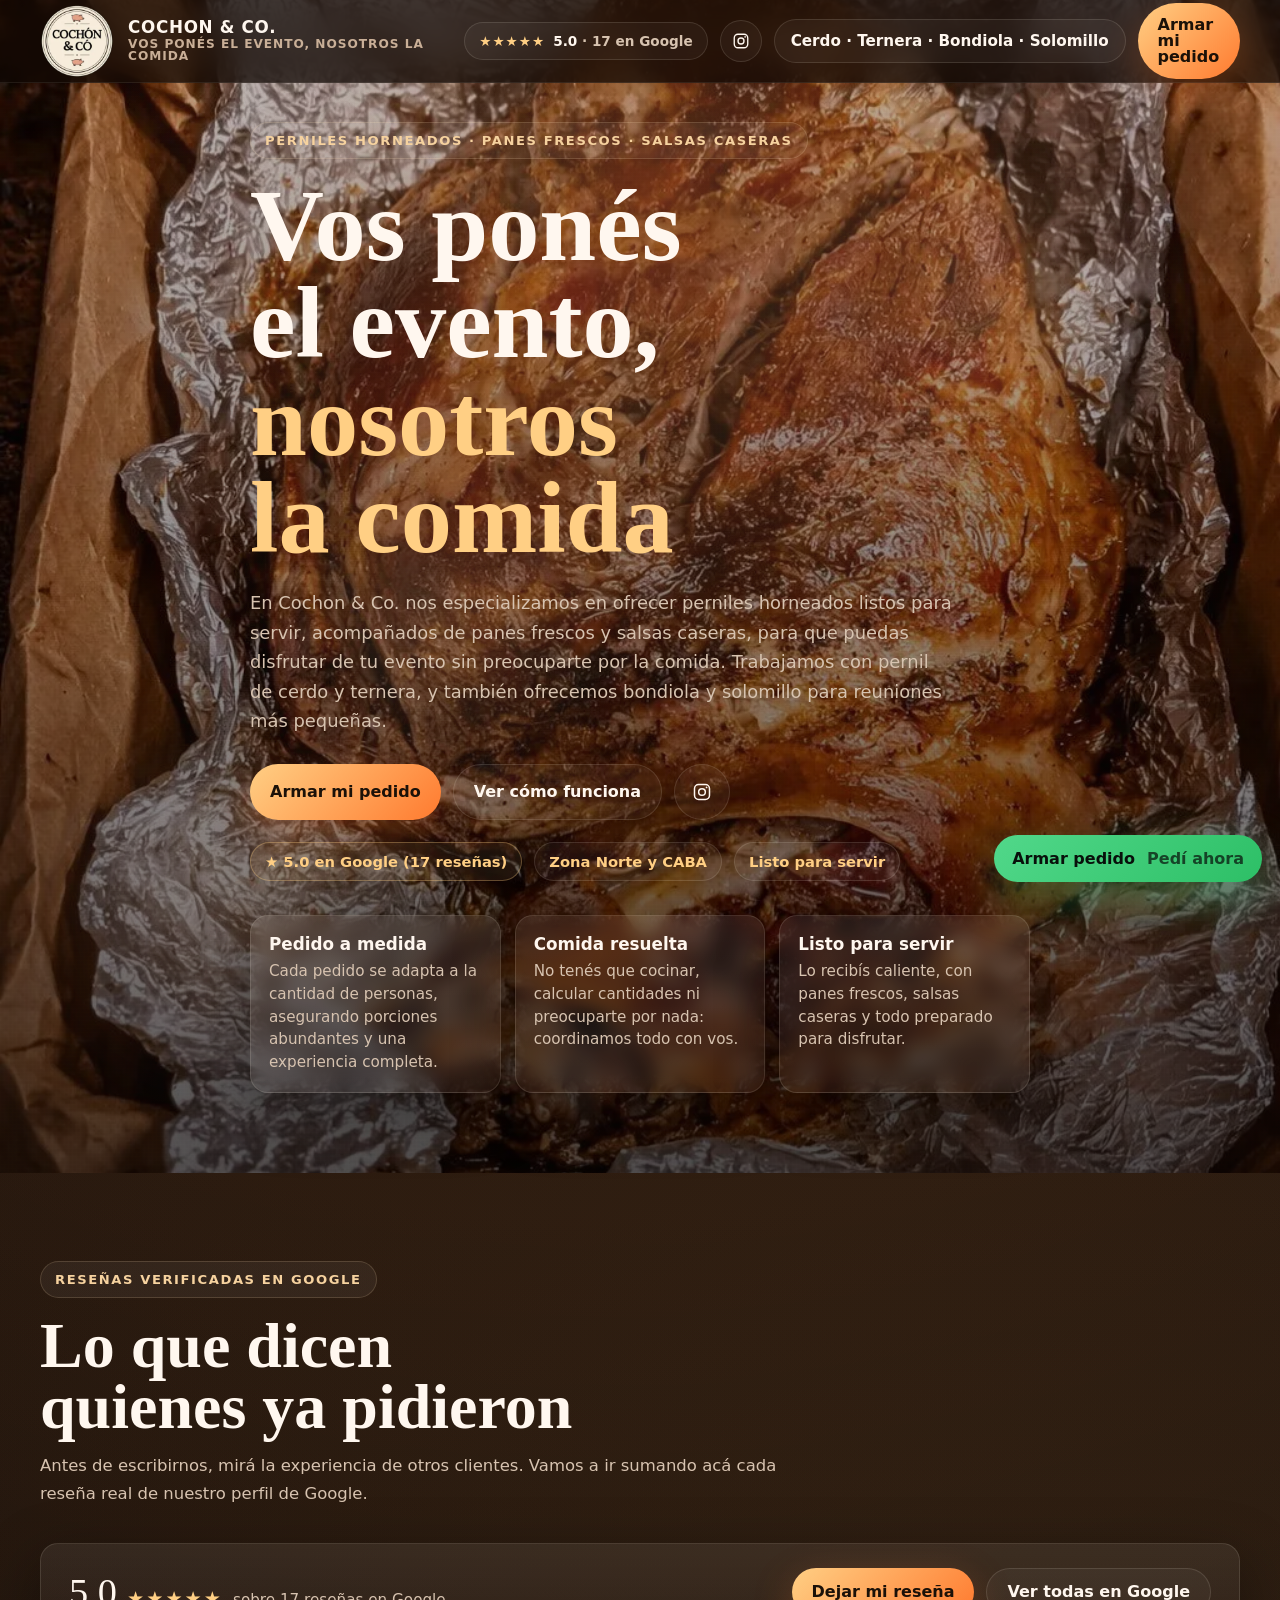
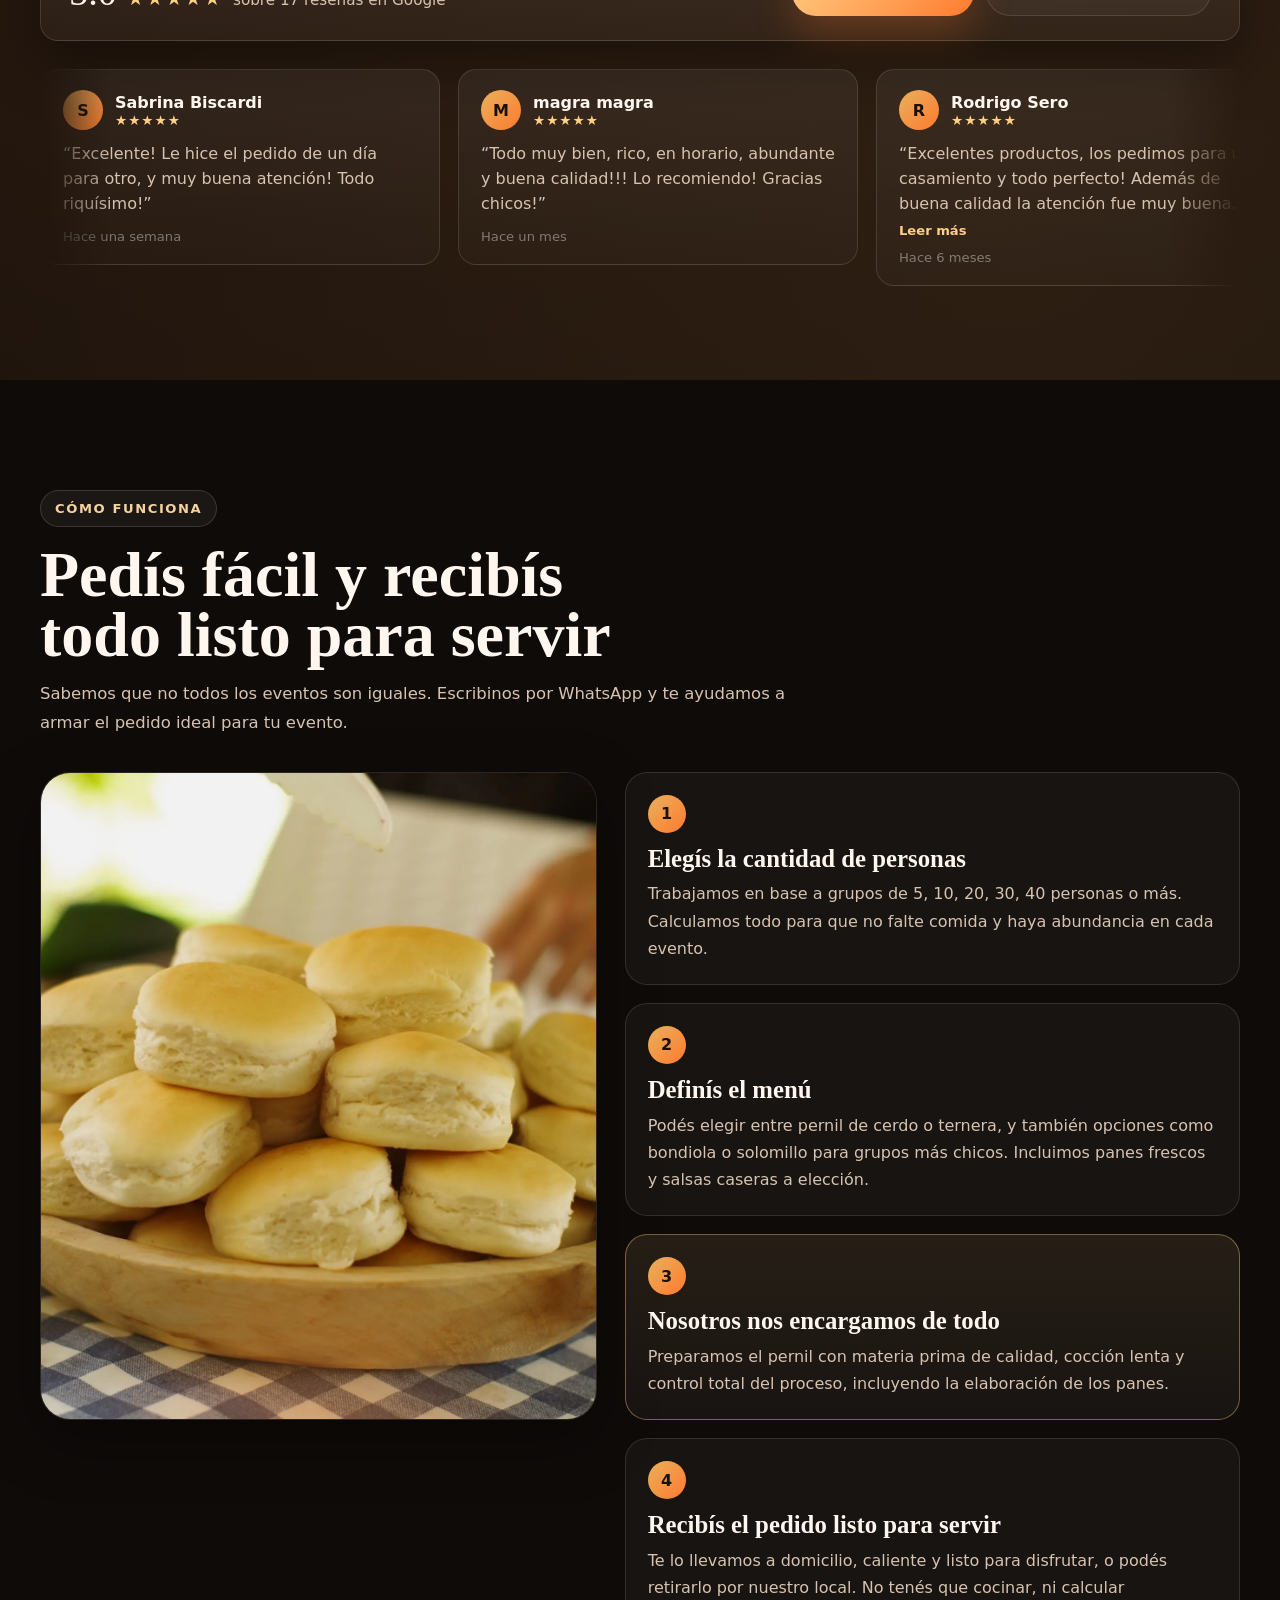
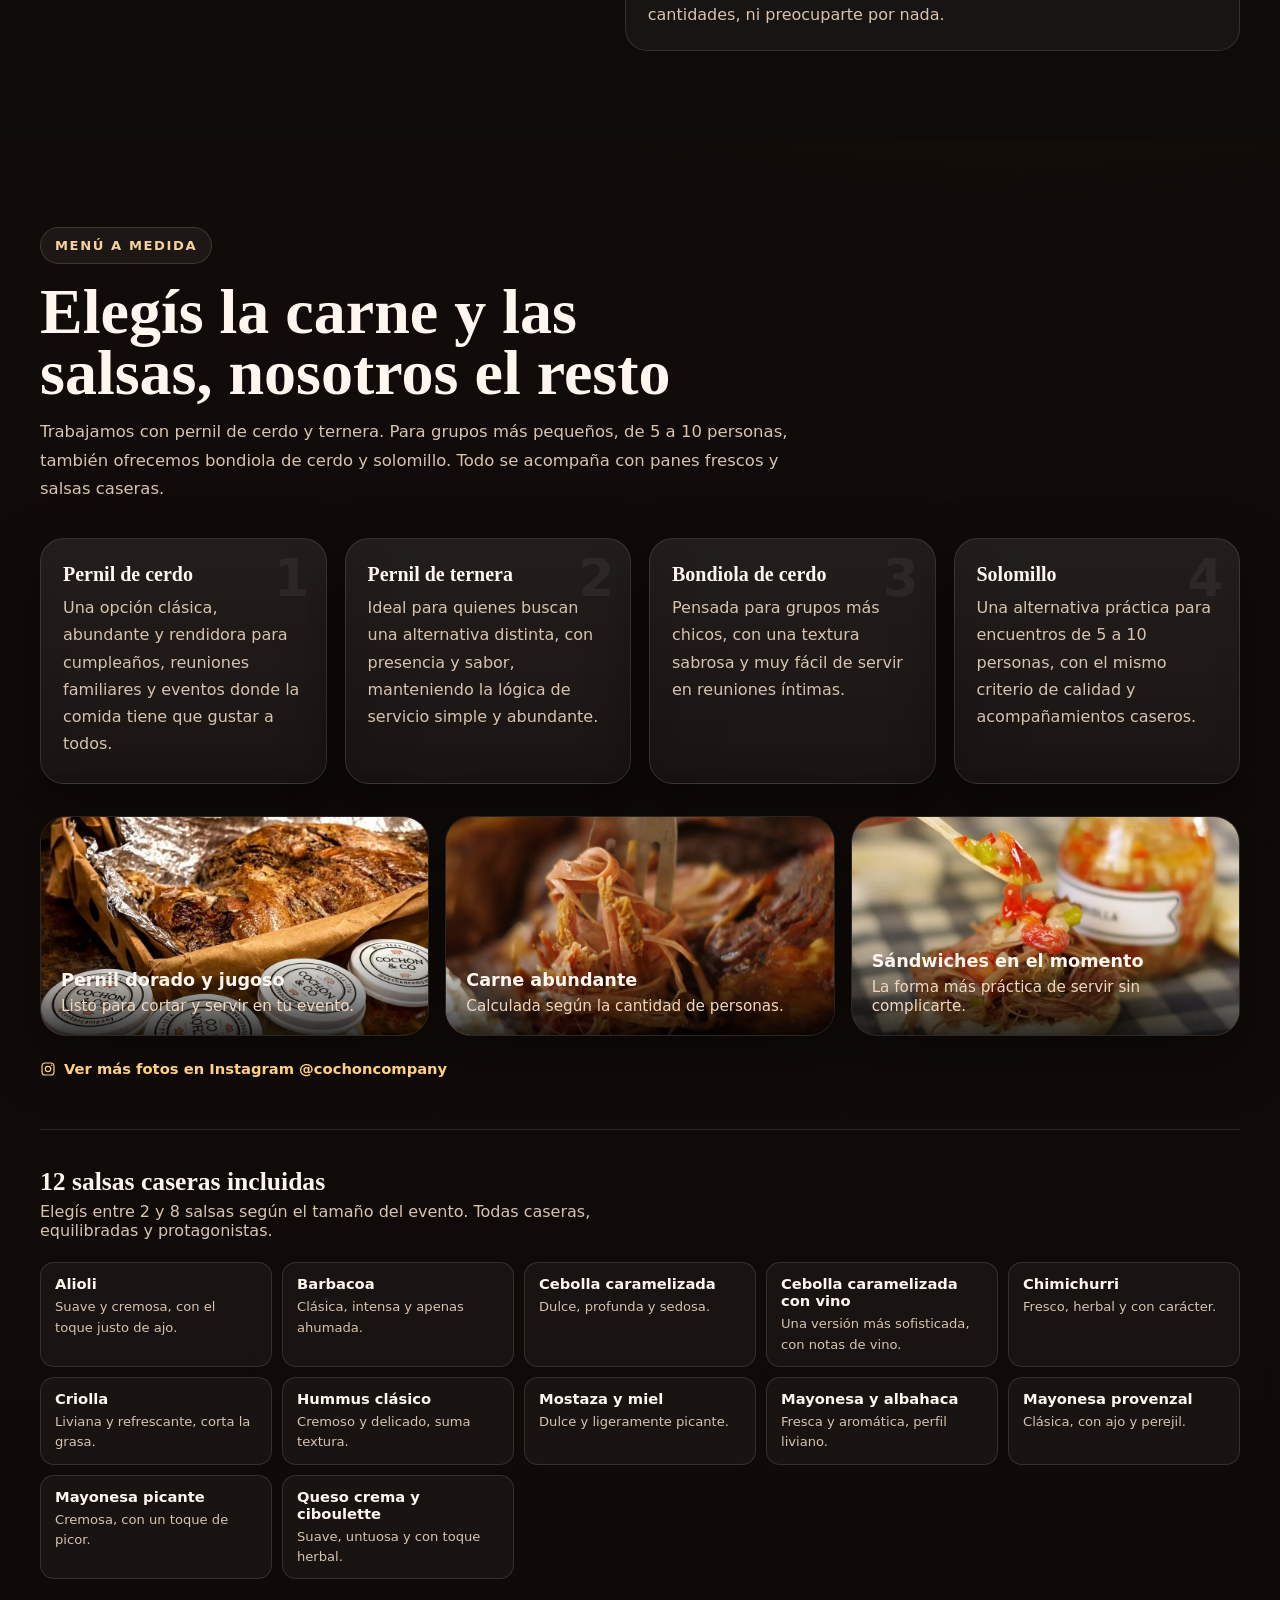
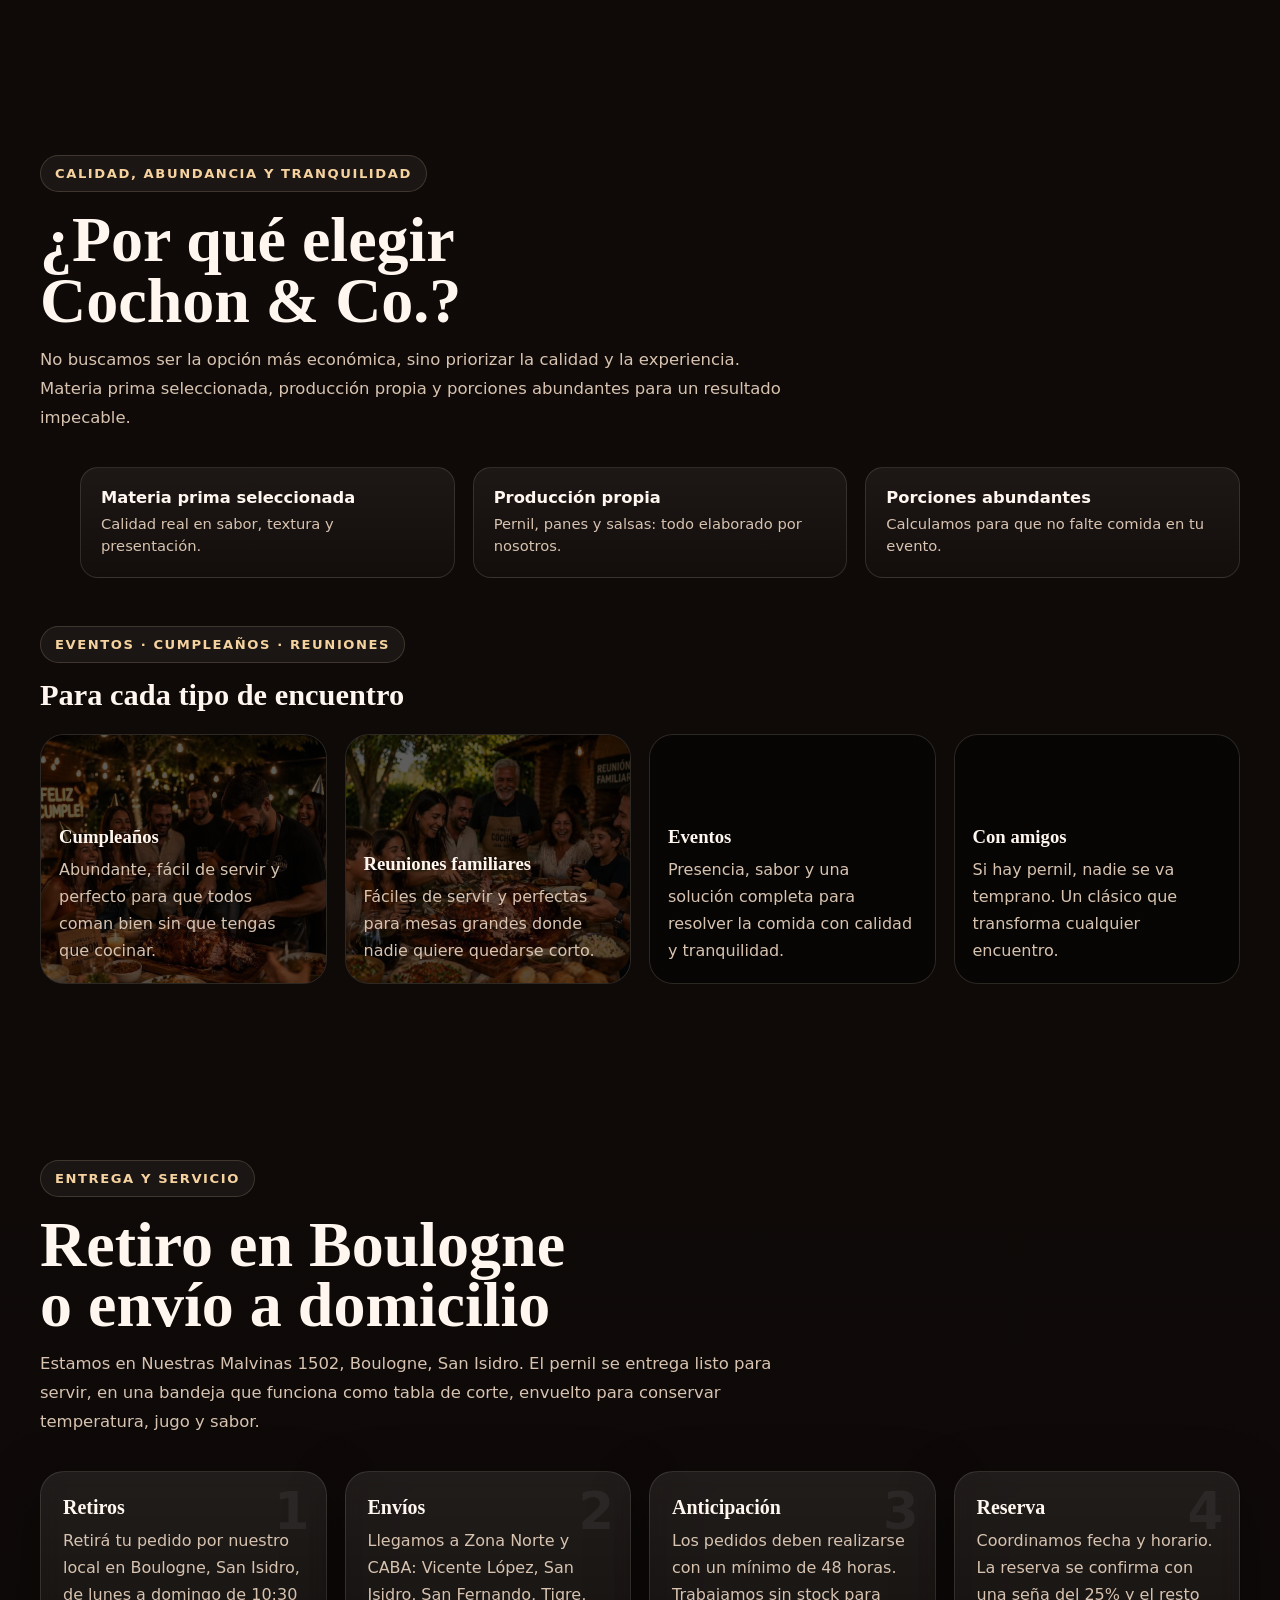
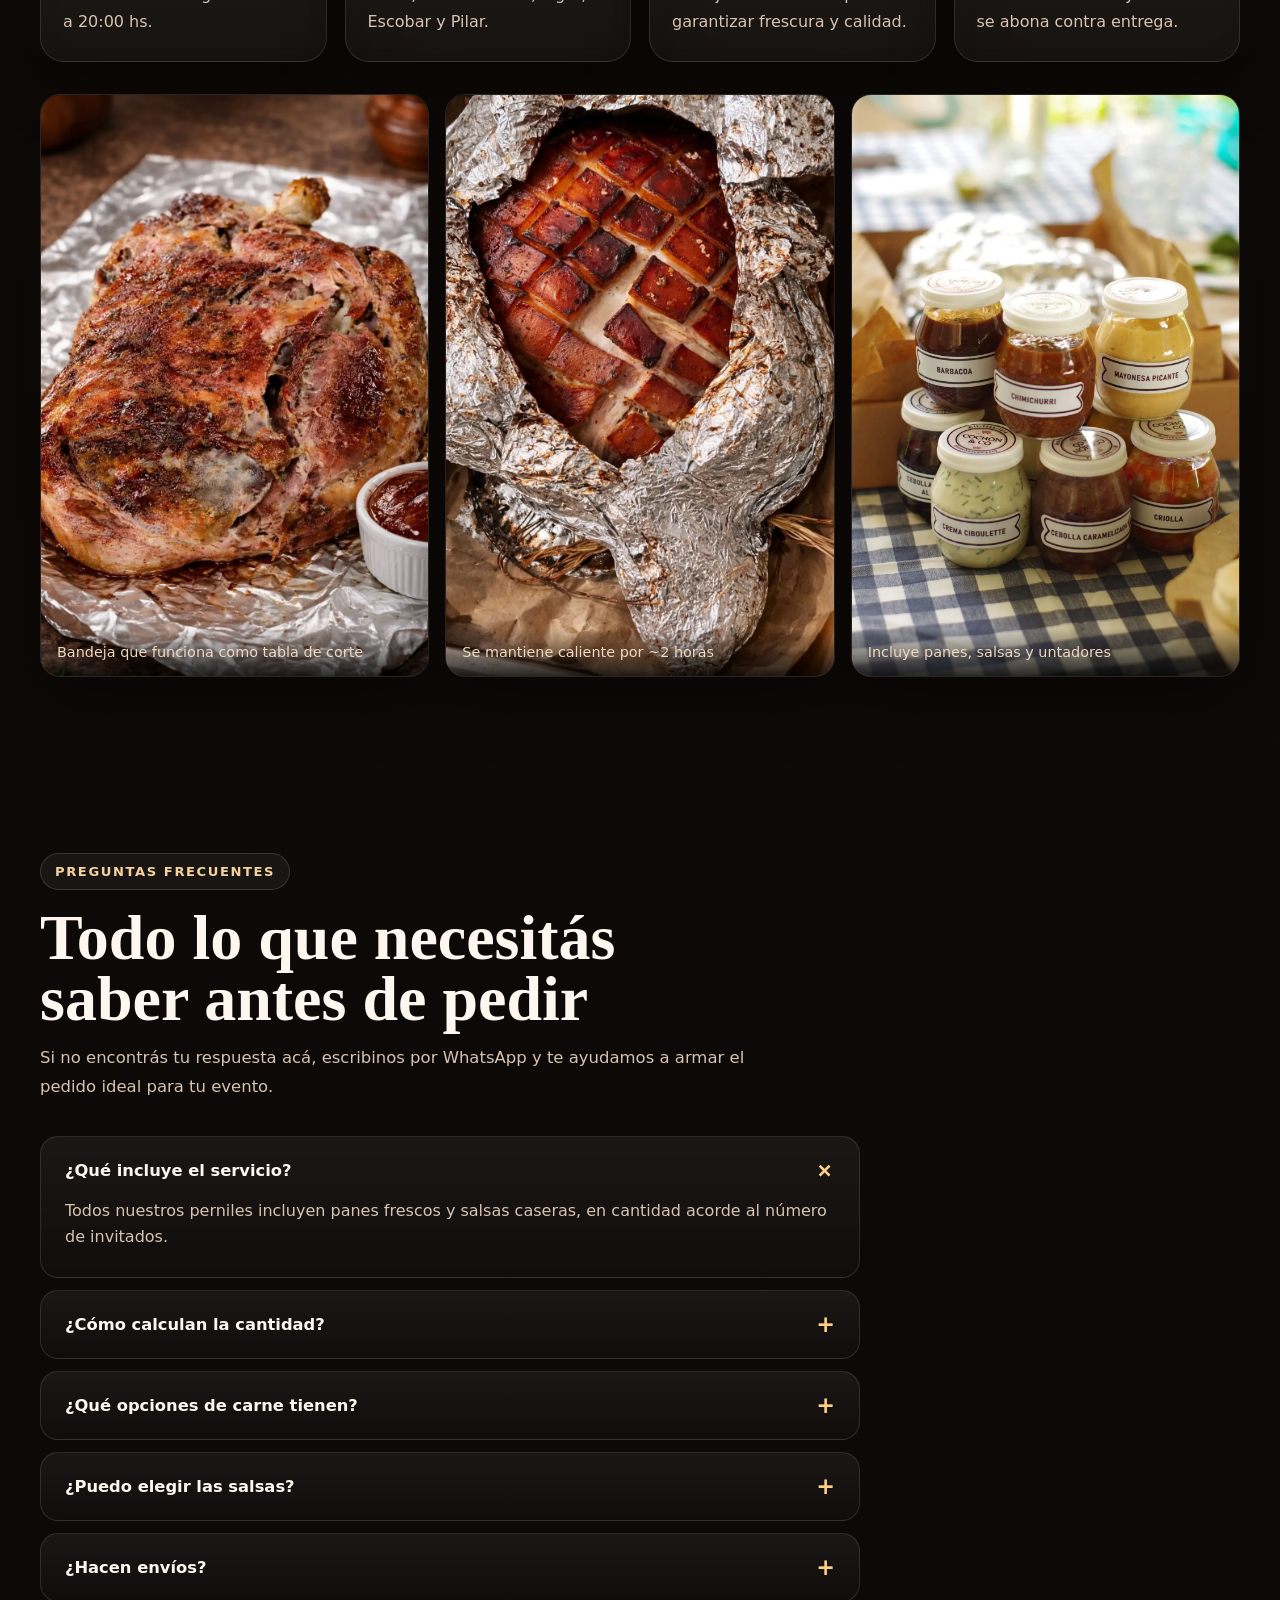
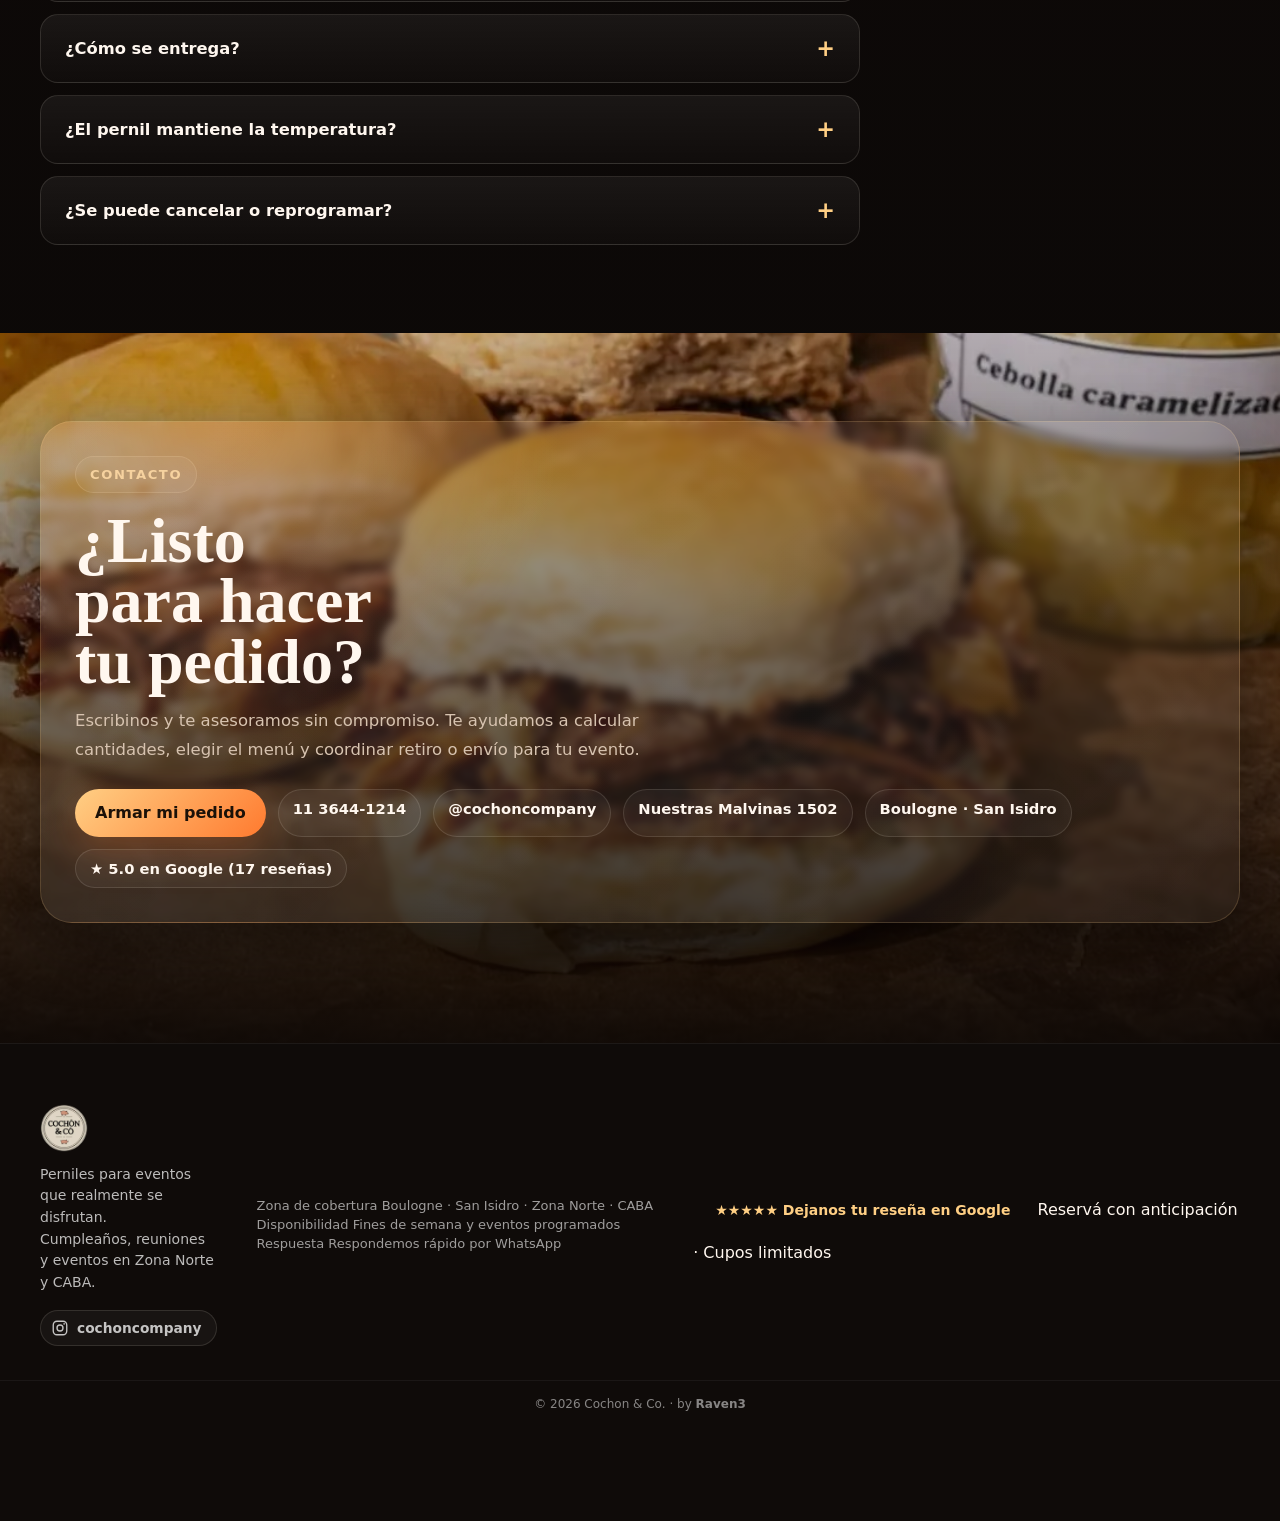
==== commit 08a17848: "feat: remove outdated video files and update HTML sources" ====
--- a/index.html
+++ b/index.html
@@ -228,7 +228,6 @@
             preload="metadata"
             poster="../assets/img/hero/pernil-horneado-eventos-zona-norte.webp"
           >
-            <source src="../assets/video/video.webm" type="video/webm" />
             <source src="../assets/video/video.mp4" type="video/mp4" />
           </video>
         </div>
@@ -928,7 +927,6 @@
             preload="metadata"
             poster="../assets/img/cta/sandwich-pernil-cta.webp"
           >
-            <source src="../assets/video/video2.webm" type="video/webm" />
             <source src="../assets/video/video2.mp4" type="video/mp4" />
           </video>
         </div>
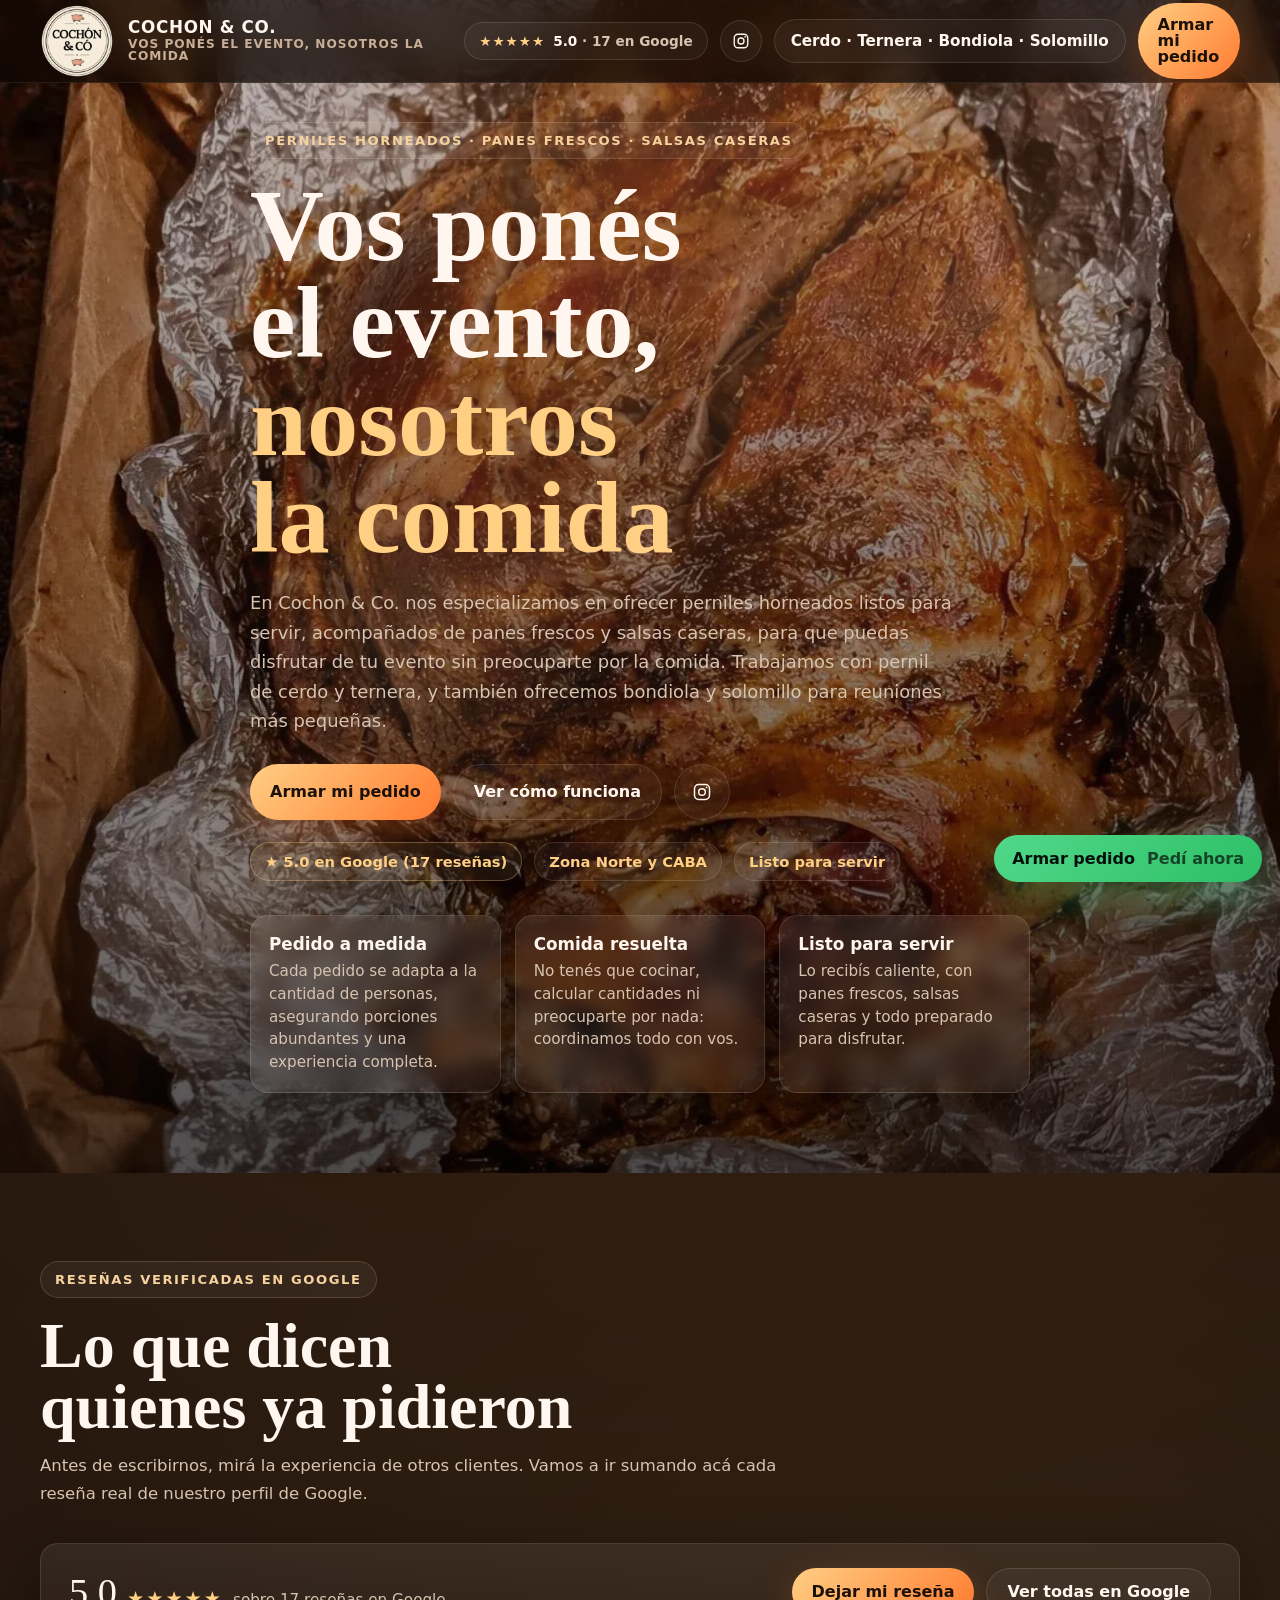
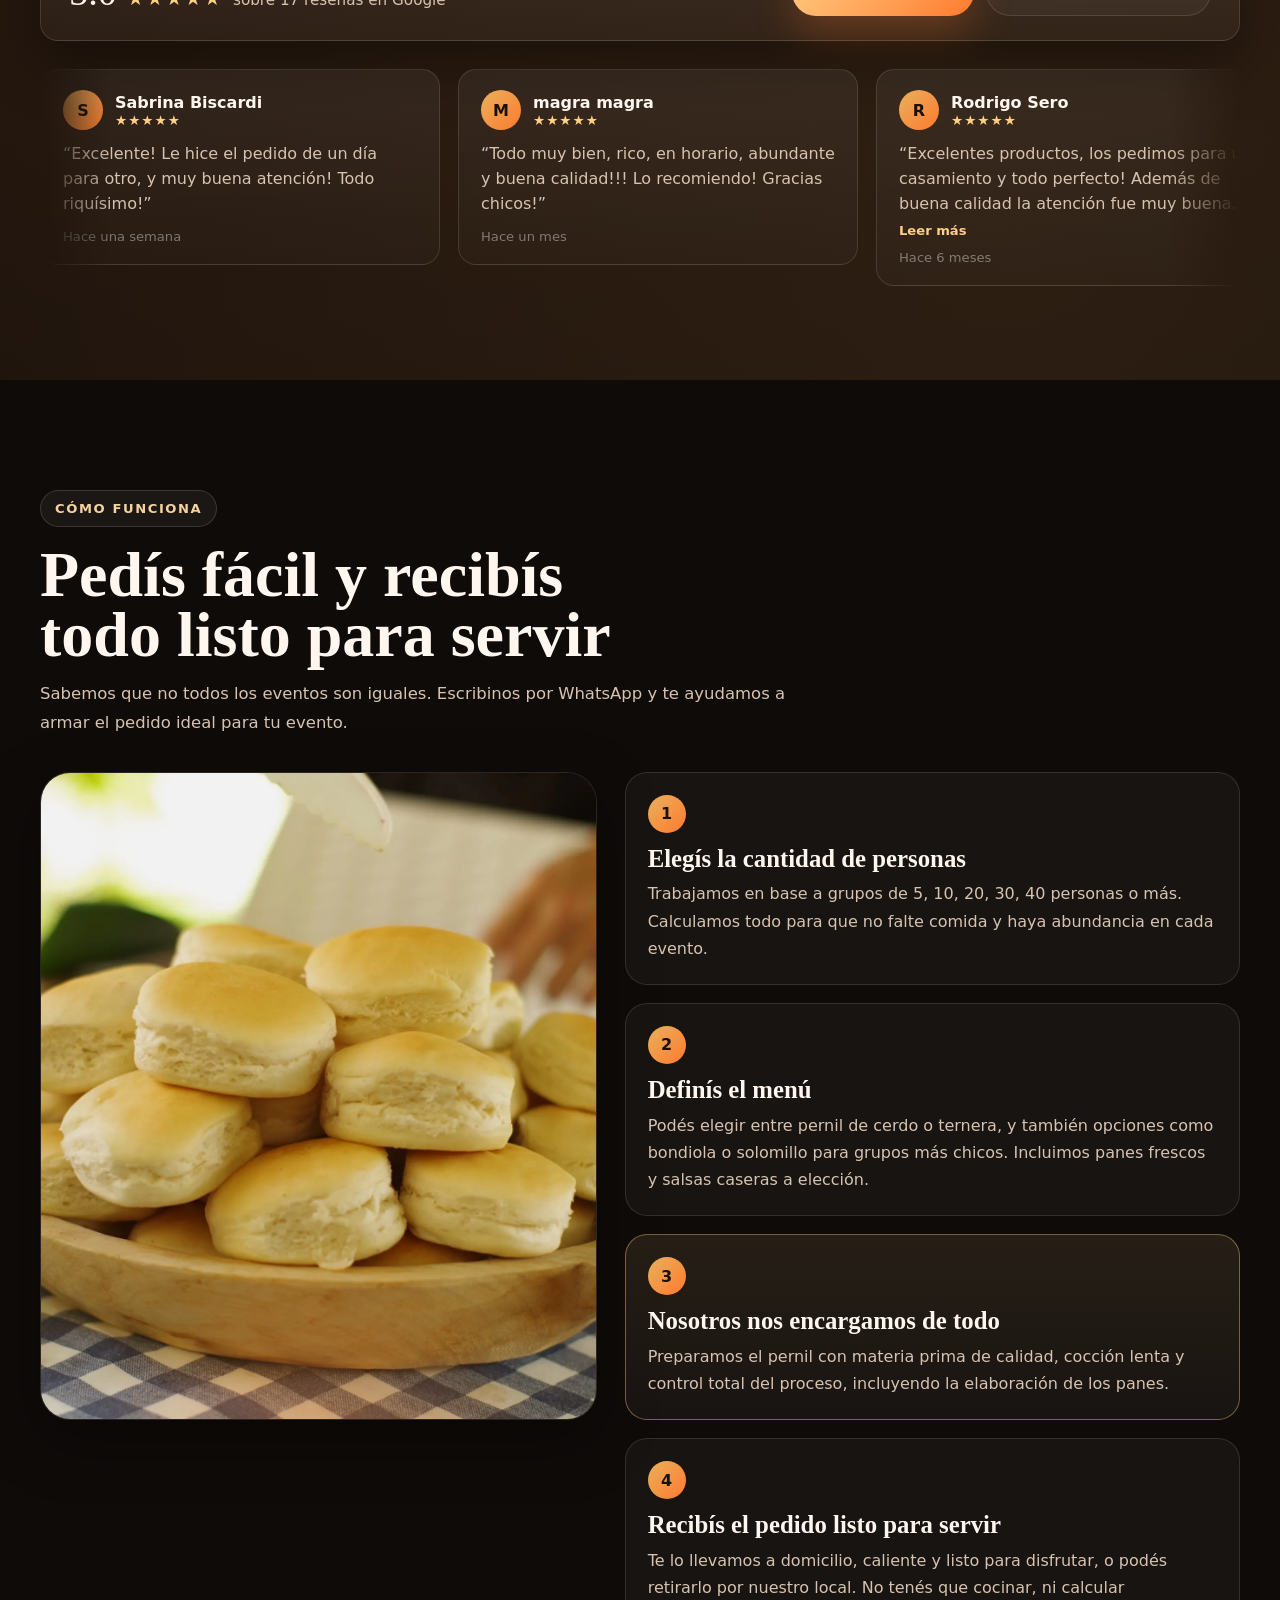
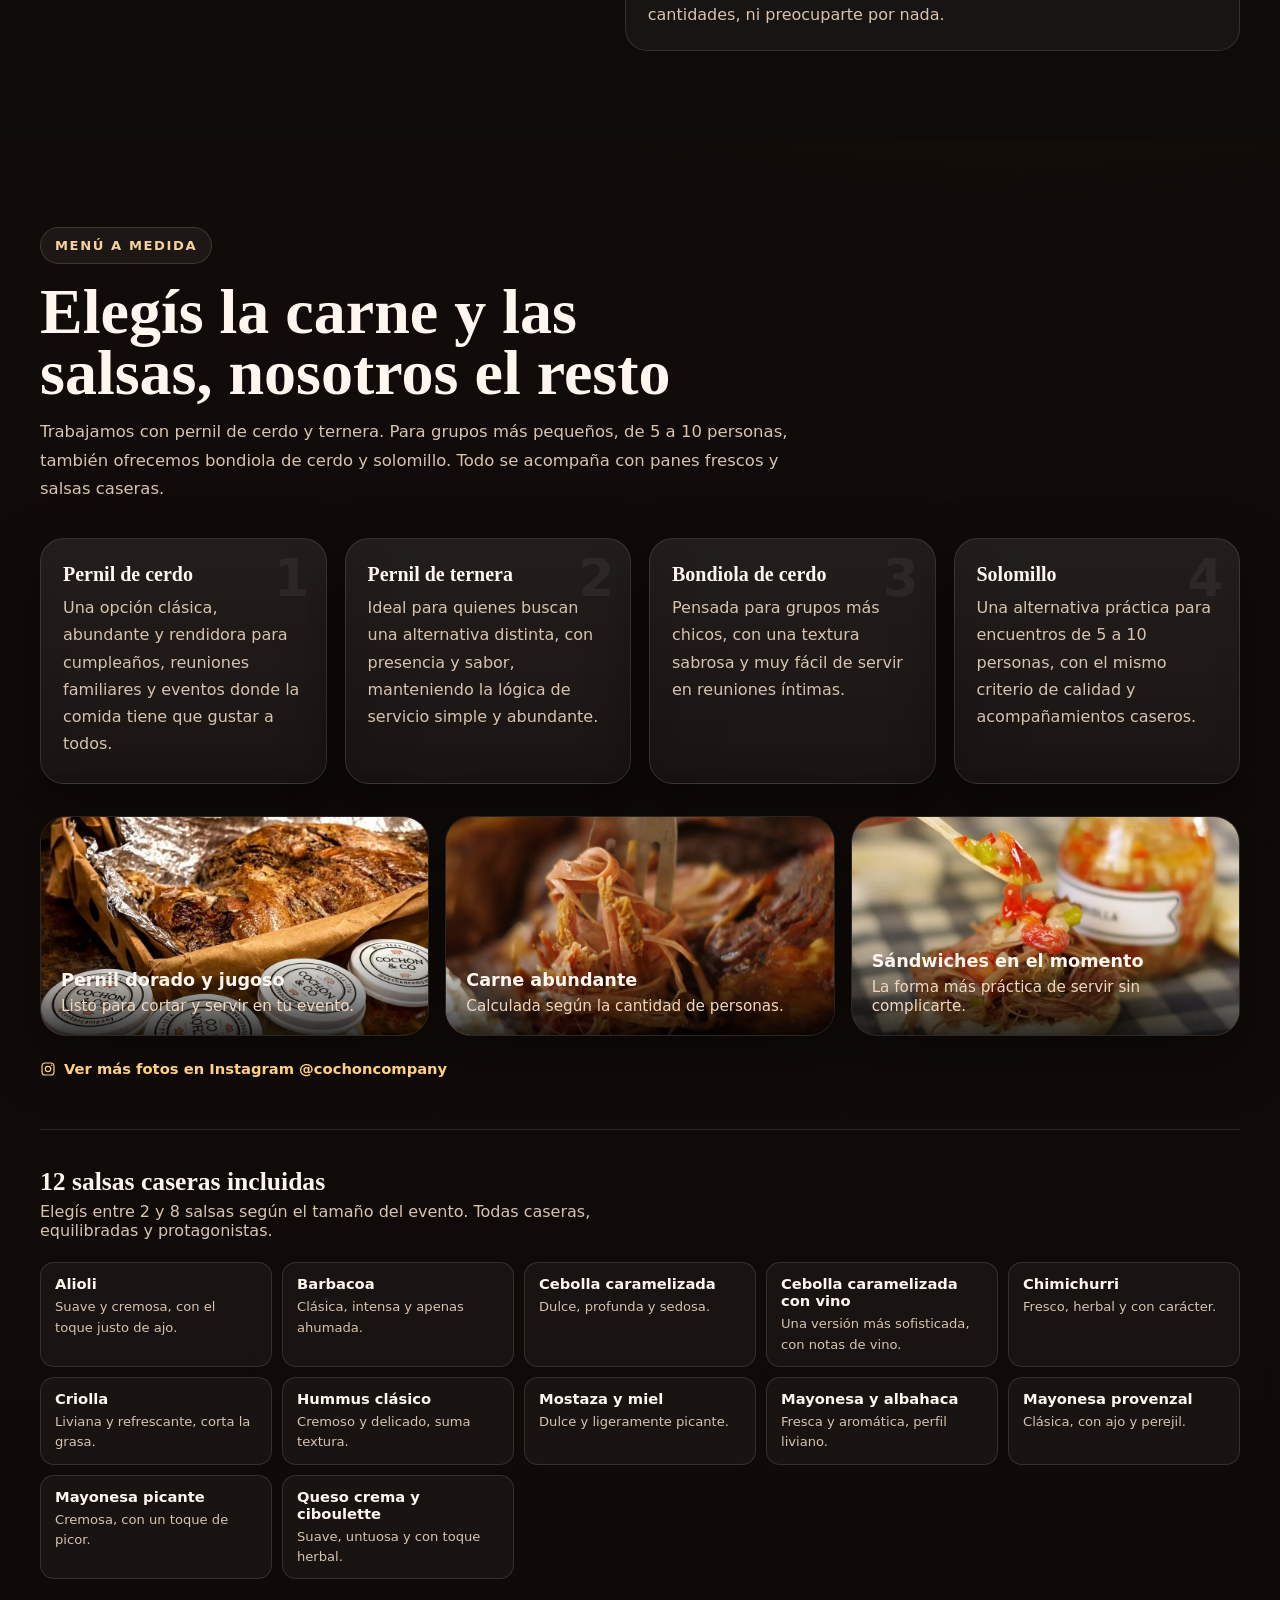
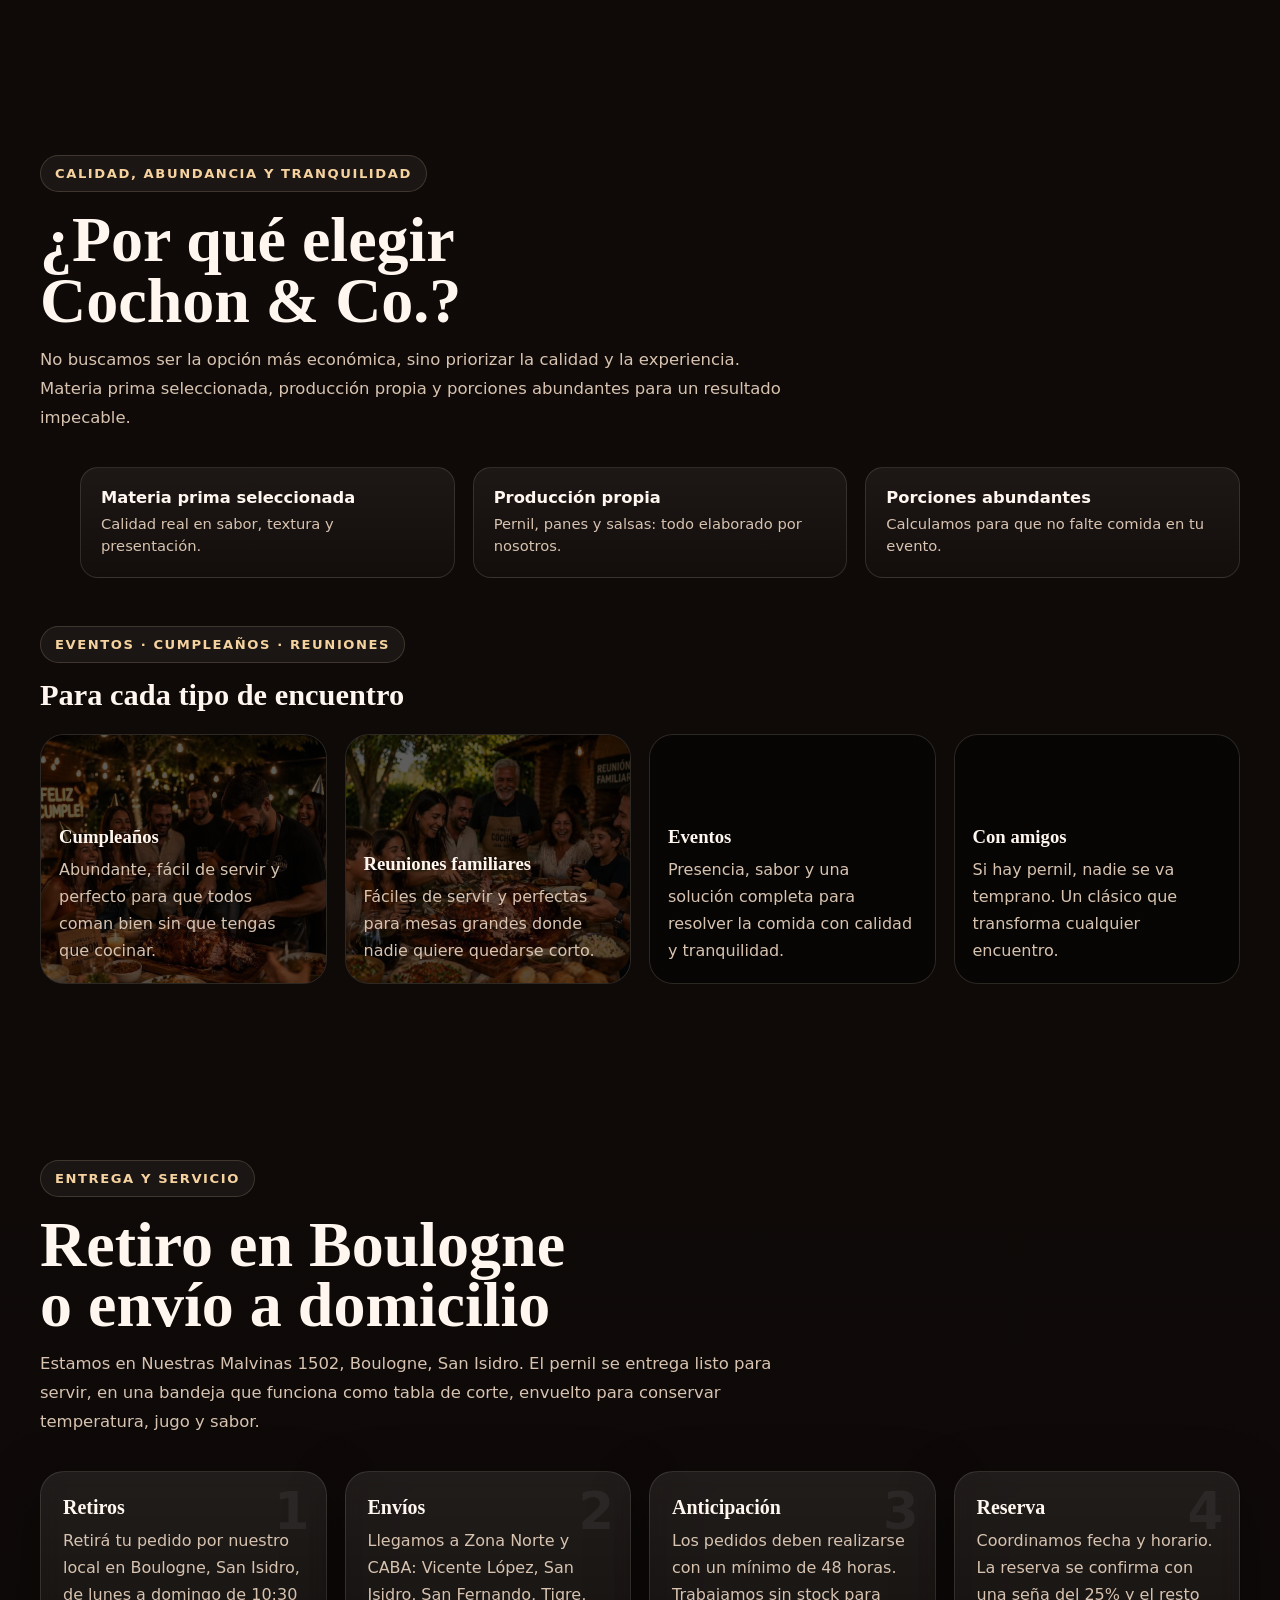
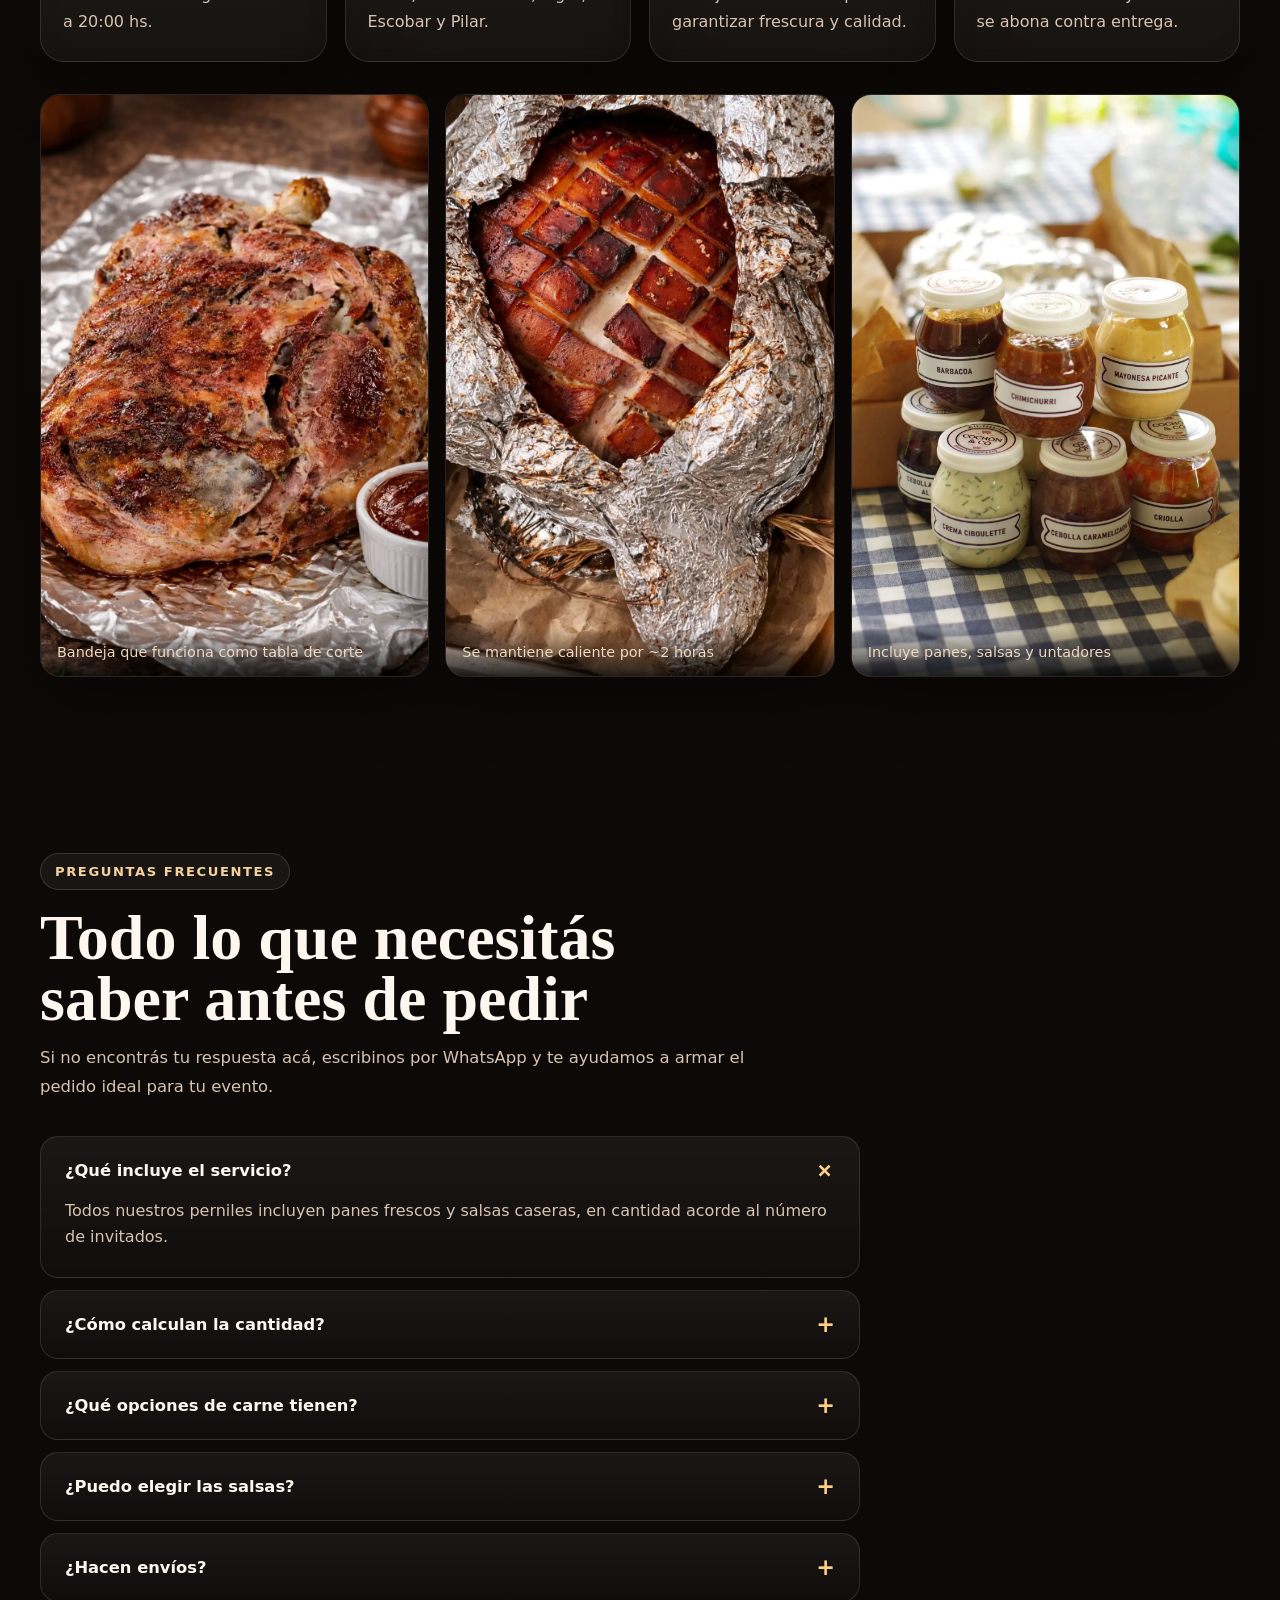
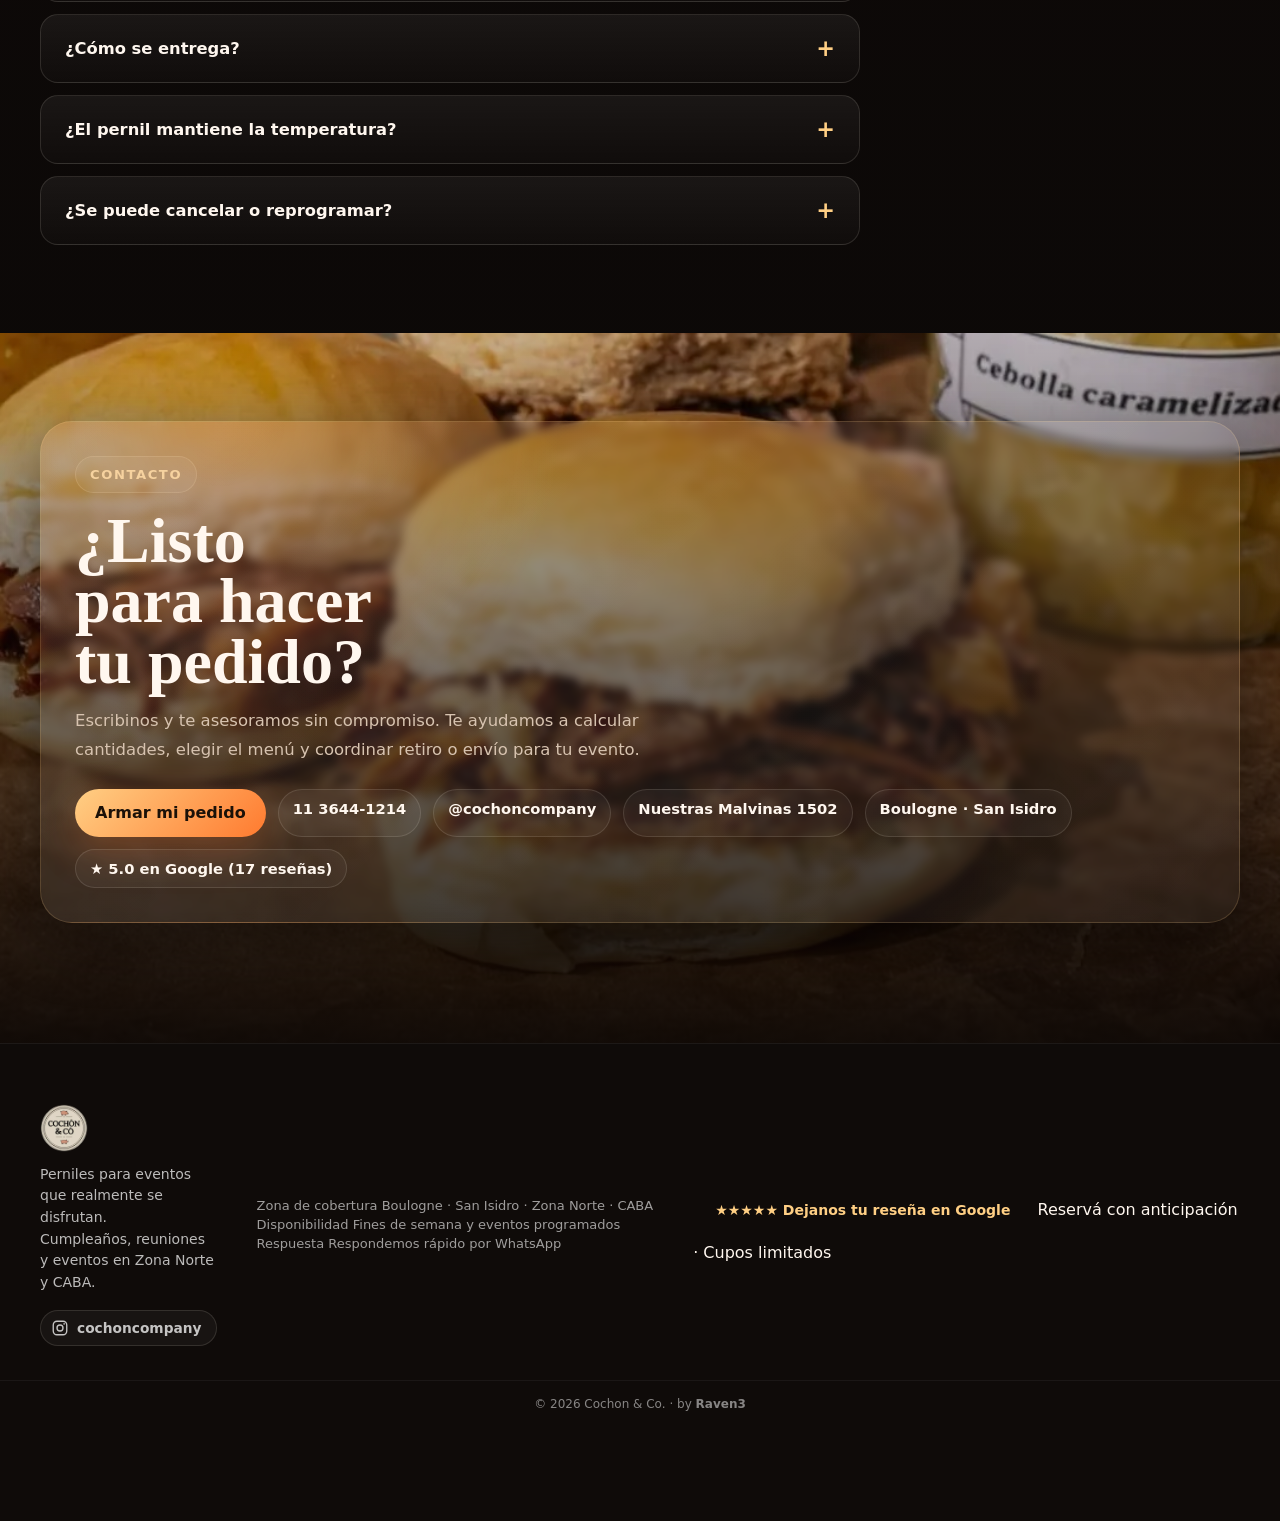
==== commit 11315e9c: "." ====
--- a/index.html
+++ b/index.html
@@ -6,10 +6,10 @@
       name="viewport"
       content="width=device-width, initial-scale=1, viewport-fit=cover"
     />
-    <title>Cochon &amp; Co. | Perniles para eventos en Zona Norte y CABA</title>
+    <title>Perniles para Eventos en Zona Norte y CABA | Cochon &amp; Co.</title>
     <meta
       name="description"
-      content="Perniles horneados listos para servir, con panes frescos y salsas caseras. Pedidos para eventos, cumpleaños y reuniones en Zona Norte y CABA. 5.0★ en Google."
+      content="Perniles horneados listos para servir, con panes frescos y salsas caseras. Pedí para tu evento en Zona Norte y CABA con 48hs de anticipación. 5.0★ en Google (17 reseñas)."
     />
     <meta name="robots" content="index,follow,max-image-preview:large" />
     <meta name="theme-color" content="#0f0b09" />
@@ -83,7 +83,7 @@
         "image": "https://pernilescochon.com.ar/assets/img/galeria/pernil-dorado-costra-crocante.jpg",
         "url": "https://pernilescochon.com.ar/",
         "telephone": "+54 9 11 3644-1214",
-        "servesCuisine": "Perniles horneados para eventos",
+        "priceRange": "$$",
         "address": {
           "@type": "PostalAddress",
           "streetAddress": "Nuestras Malvinas 1502",
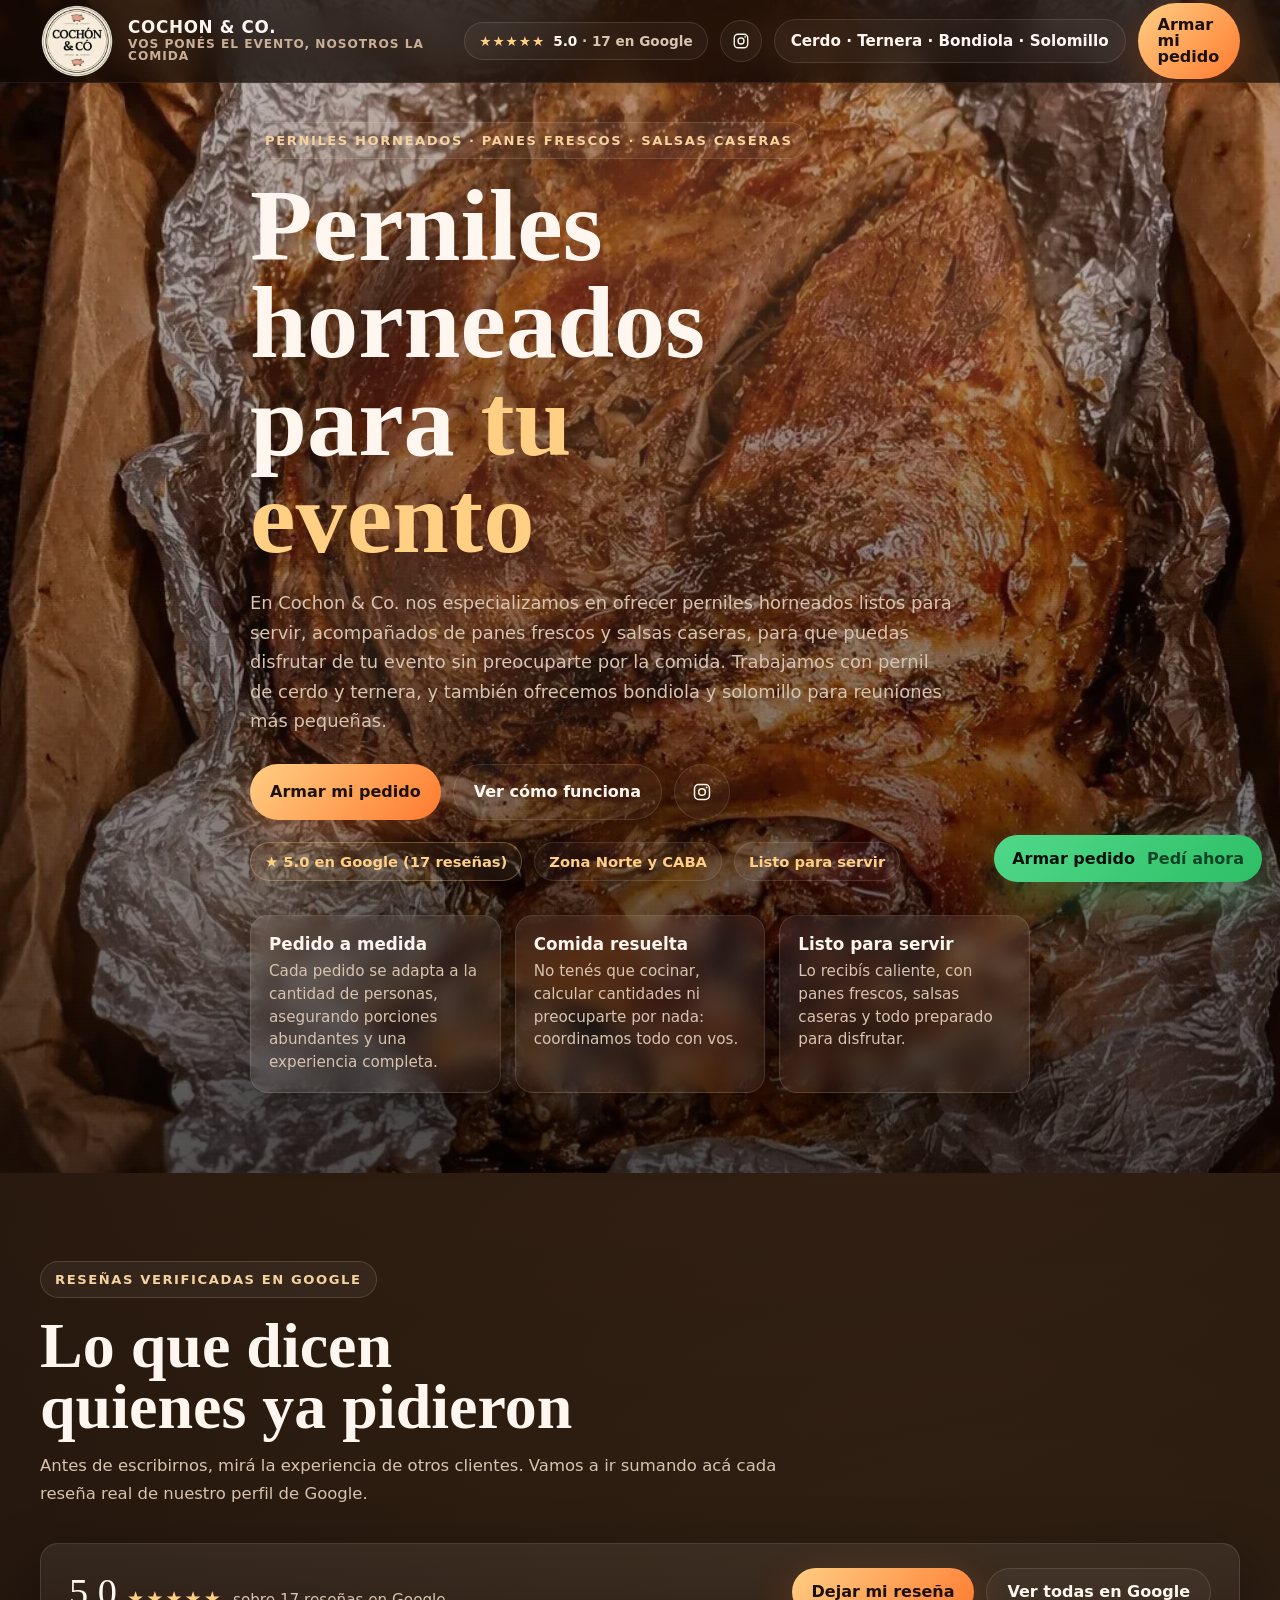
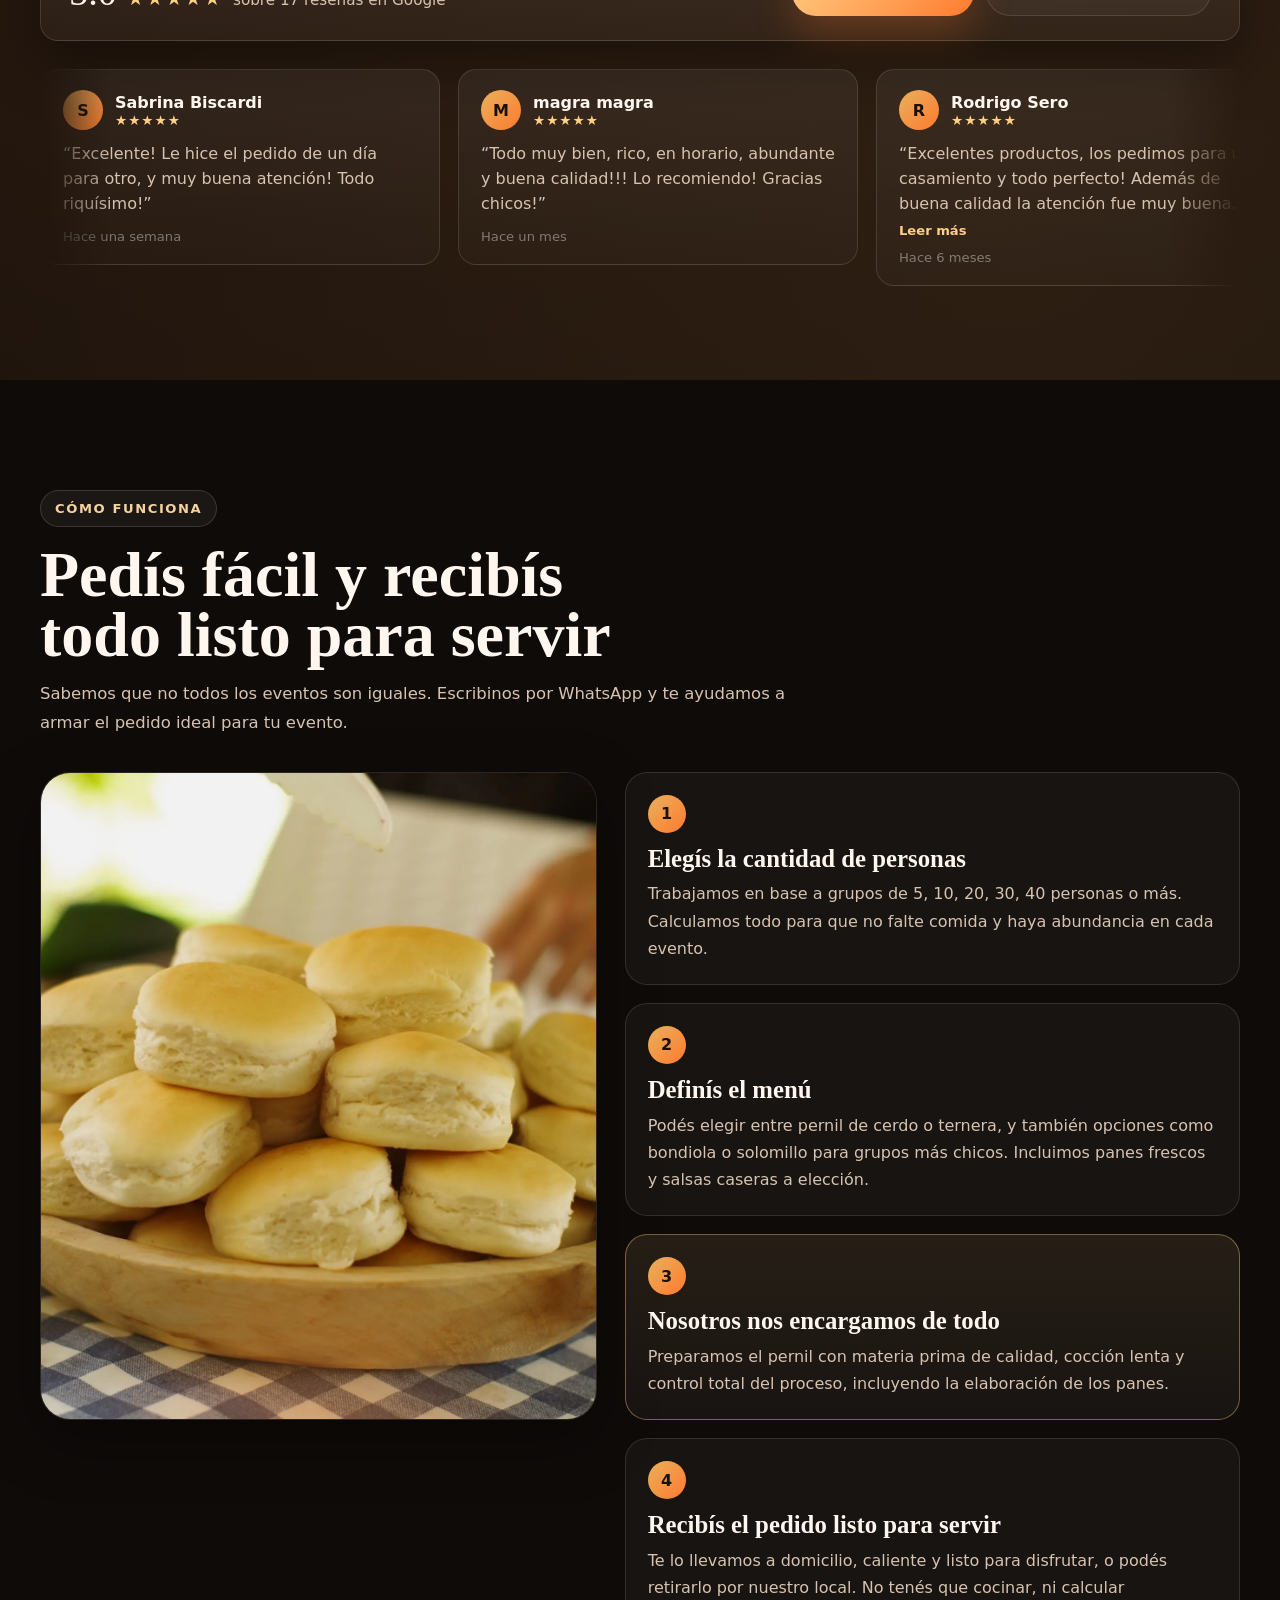
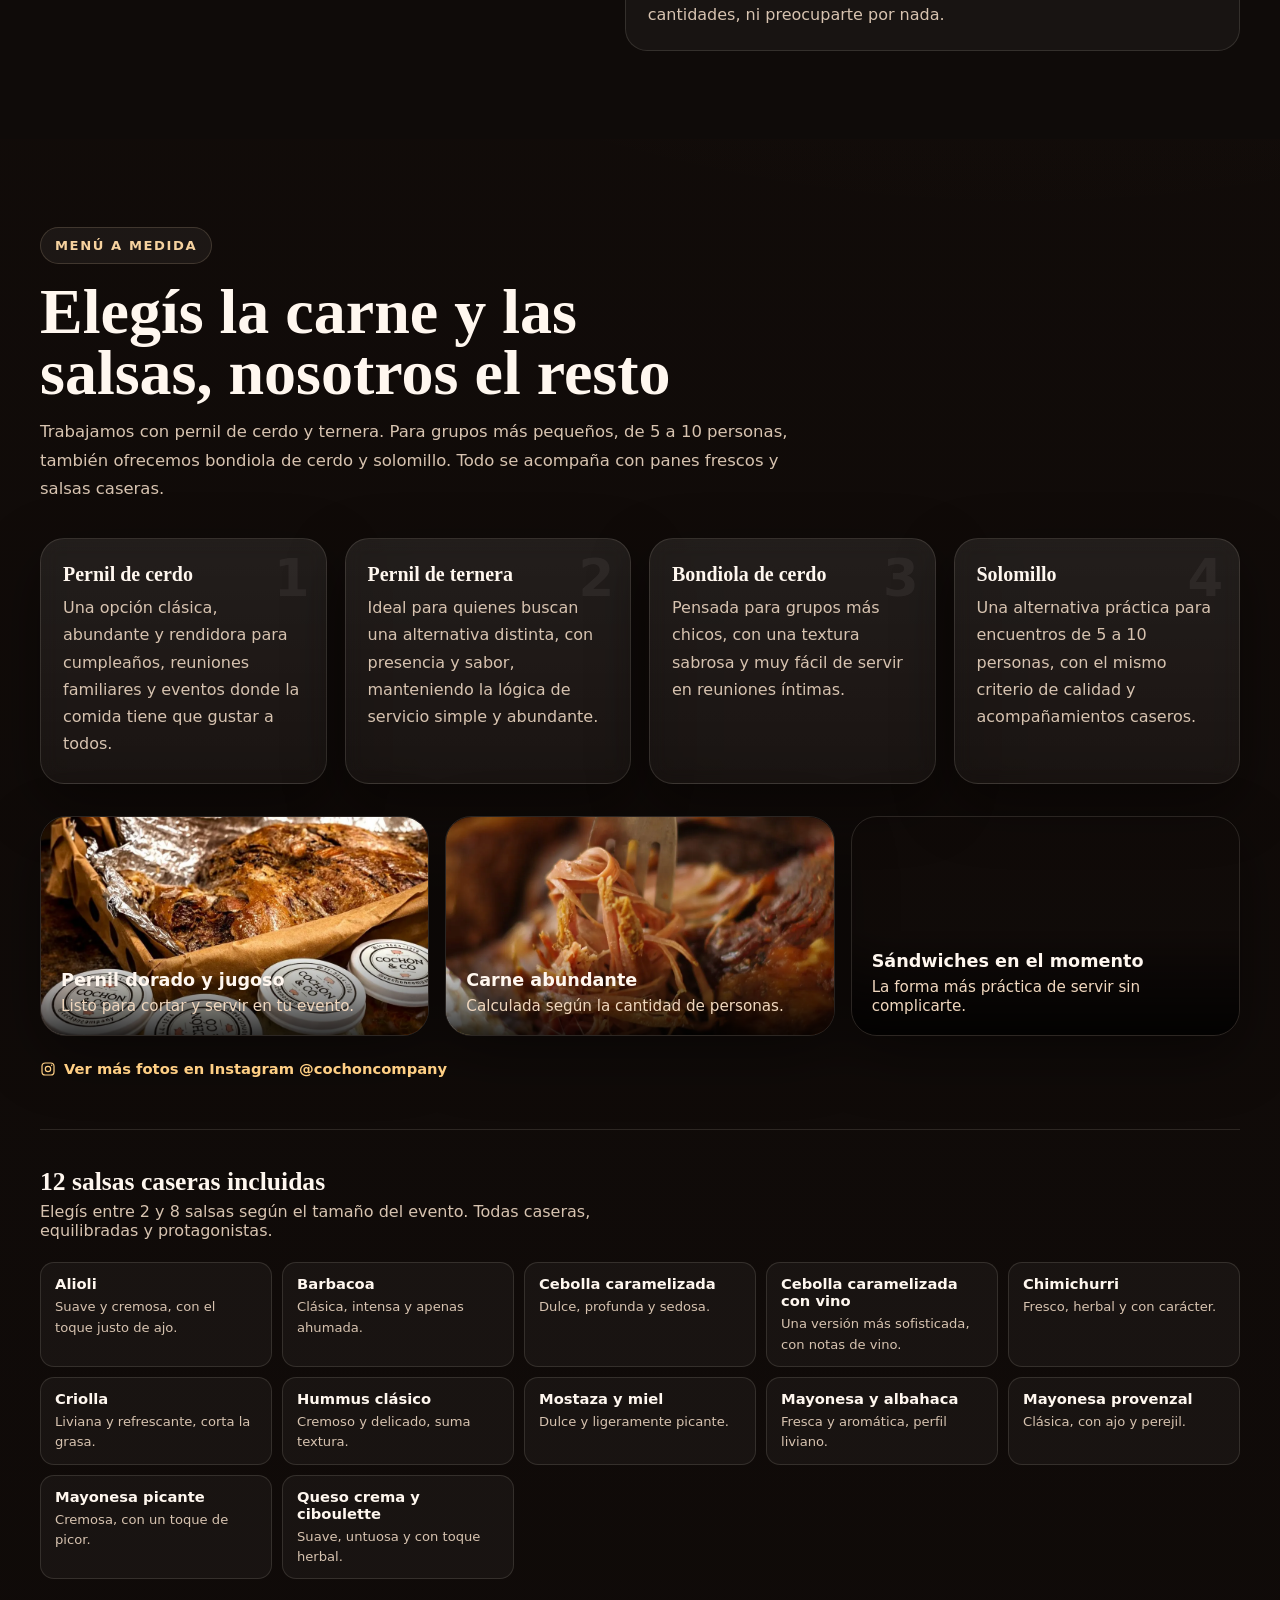
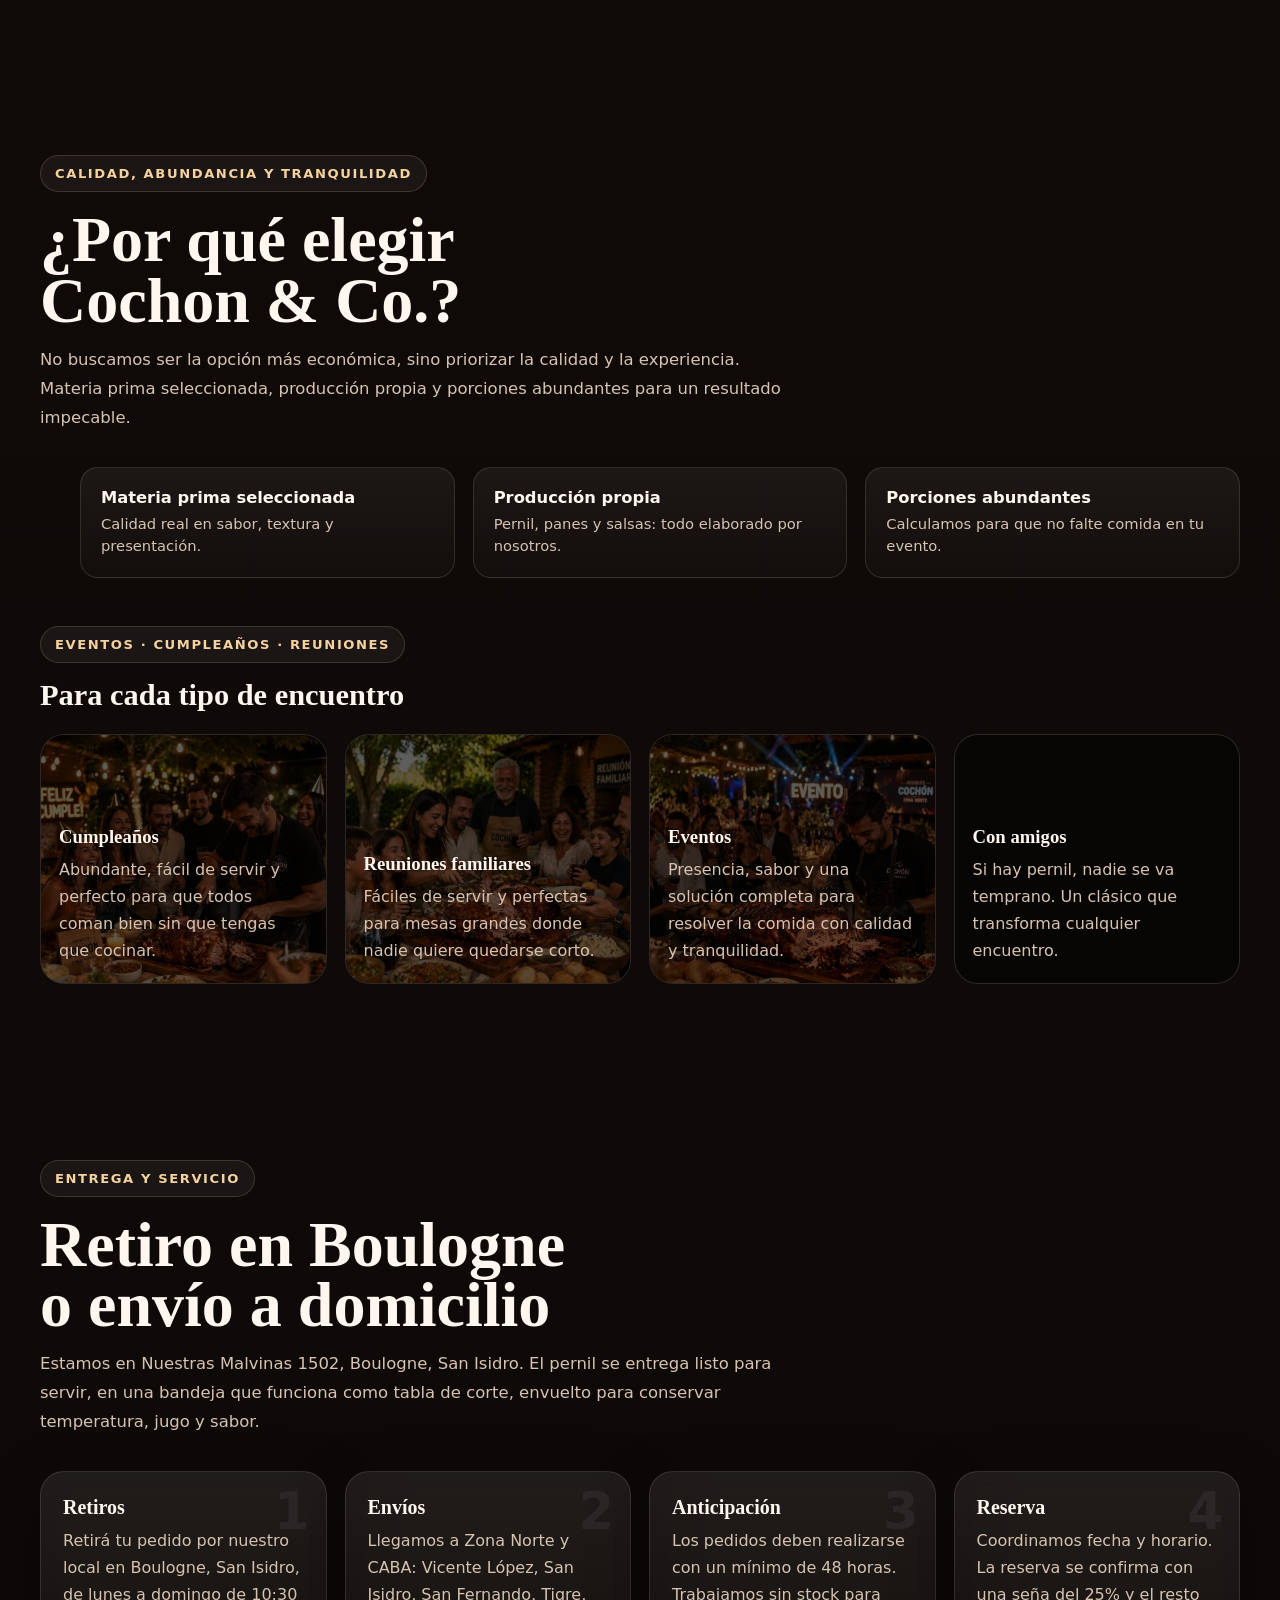
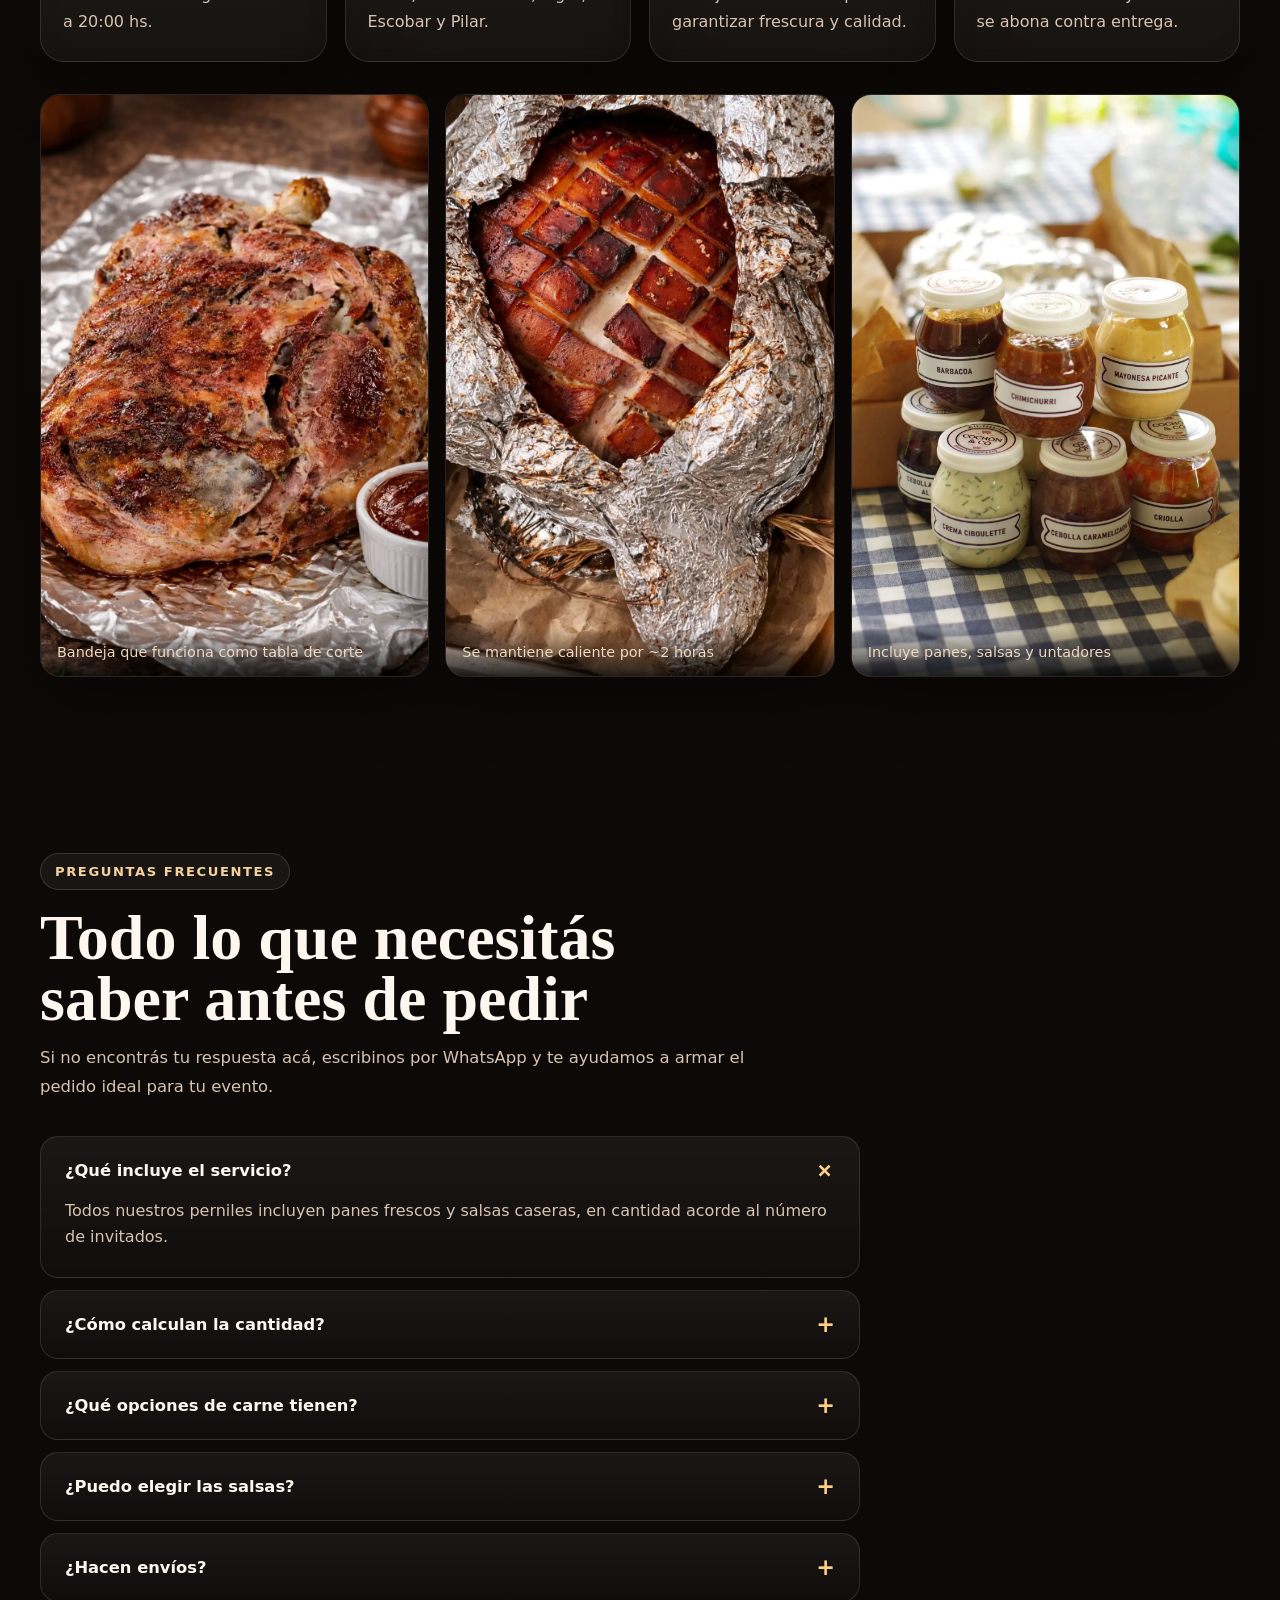
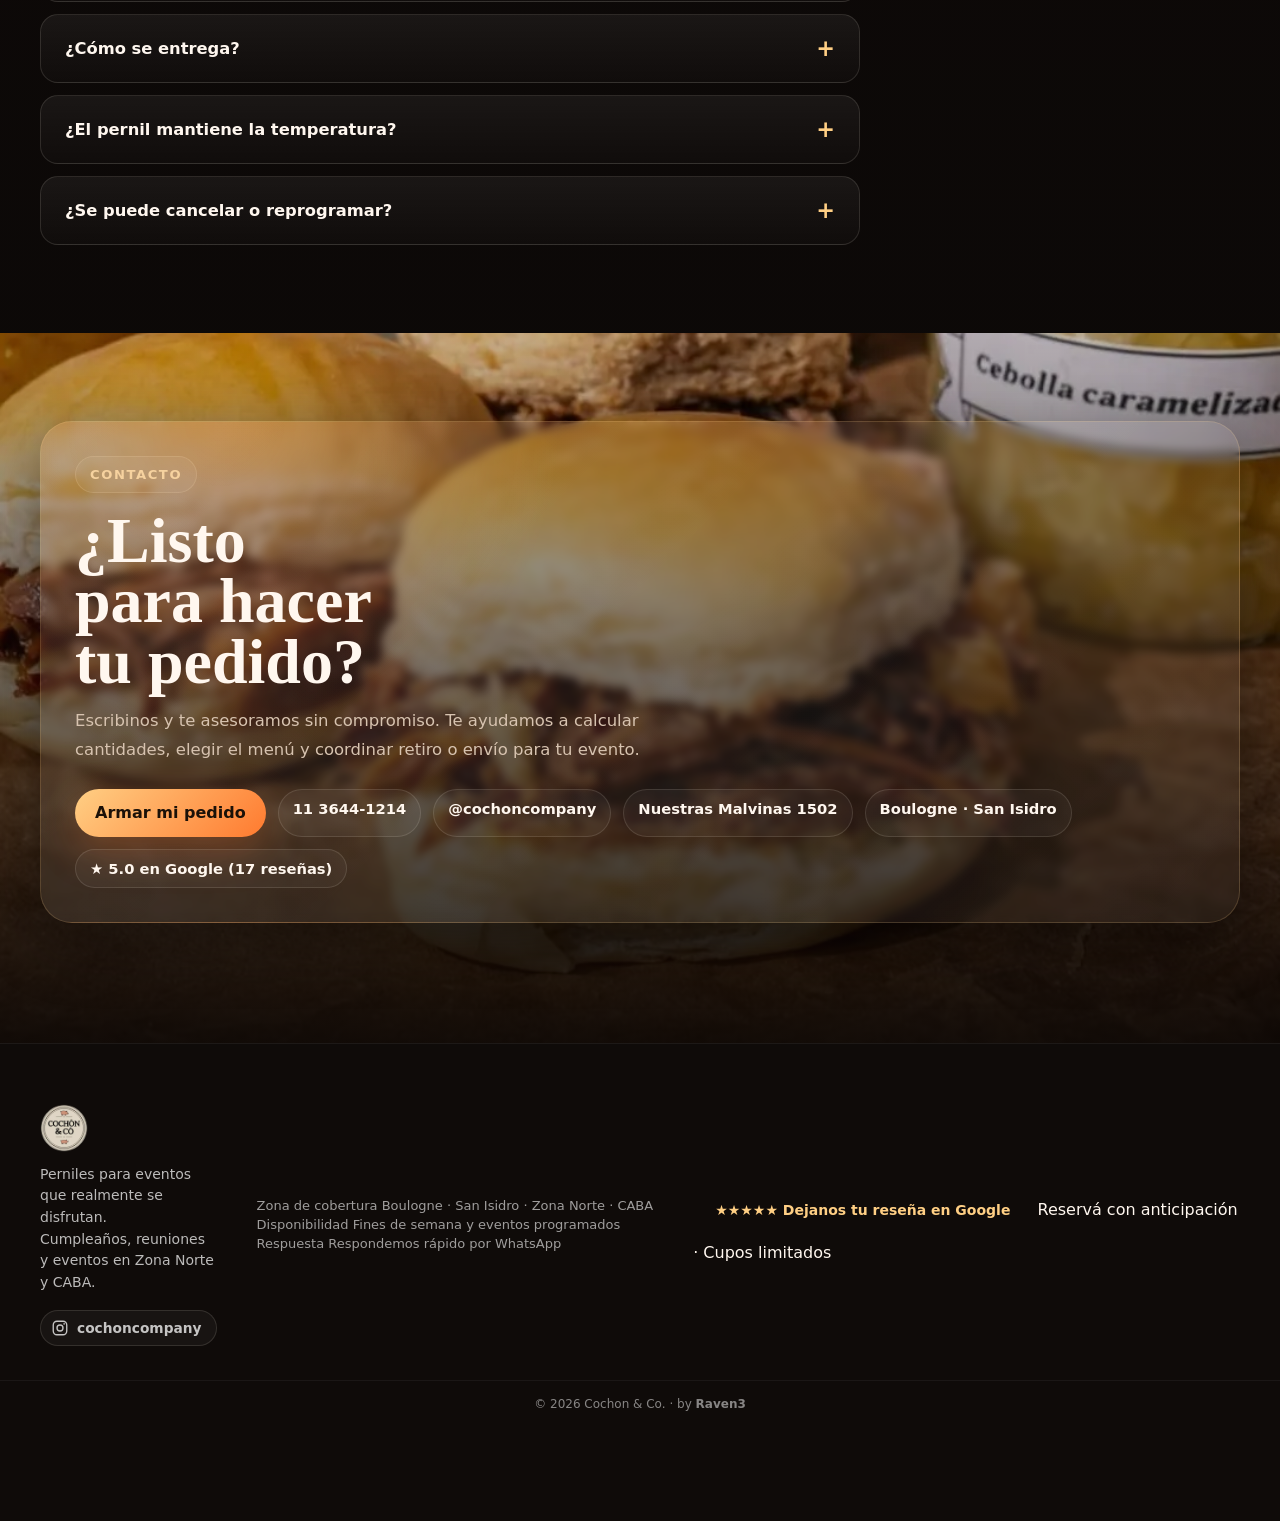
==== commit 6148eb76: "." ====
--- a/index.html
+++ b/index.html
@@ -111,7 +111,28 @@
           "ratingValue": "5.0",
           "reviewCount": "17"
         },
-        "description": "Perniles horneados listos para servir, con panes frescos y salsas caseras. Pedidos para eventos, cumpleaños y reuniones en Zona Norte y CABA."
+        "description": "Perniles horneados listos para servir, con panes frescos y salsas caseras. Pedidos para eventos, cumpleaños y reuniones en Zona Norte y CABA.",
+        "hasMenu": {
+          "@type": "Menu",
+          "name": "Menú de perniles",
+          "hasMenuSection": [
+            {
+              "@type": "MenuSection",
+              "name": "Carnes",
+              "hasMenuItem": [
+                { "@type": "MenuItem", "name": "Pernil de cerdo", "description": "Opción clásica, abundante y rendidora para cumpleaños, reuniones familiares y eventos." },
+                { "@type": "MenuItem", "name": "Pernil de ternera", "description": "Alternativa con presencia y sabor, misma lógica de servicio simple y abundante." },
+                { "@type": "MenuItem", "name": "Bondiola de cerdo", "description": "Pensada para grupos chicos, de 5 a 10 personas." },
+                { "@type": "MenuItem", "name": "Solomillo", "description": "Alternativa práctica para encuentros de 5 a 10 personas." }
+              ]
+            },
+            {
+              "@type": "MenuSection",
+              "name": "Acompañamientos",
+              "description": "Panes frescos y salsas caseras incluidos en todos los pedidos, entre 2 y 8 salsas a elección según el tamaño del evento."
+            }
+          ]
+        }
       }
     </script>
 
@@ -240,7 +261,7 @@
         <div class="container hero__content">
           <div class="eyebrow">Perniles horneados · Panes frescos · Salsas caseras</div>
 
-          <h1>Vos ponés el evento, <span>nosotros la comida</span></h1>
+          <h1>Perniles horneados para <span>tu evento</span></h1>
 
           <p class="hero__lead">
             En Cochon &amp; Co. nos especializamos en ofrecer perniles horneados listos para servir, acompañados de panes frescos y salsas caseras, para que puedas disfrutar de tu evento sin preocuparte por la comida. Trabajamos con pernil de cerdo y ternera, y también ofrecemos bondiola y solomillo para reuniones más pequeñas.
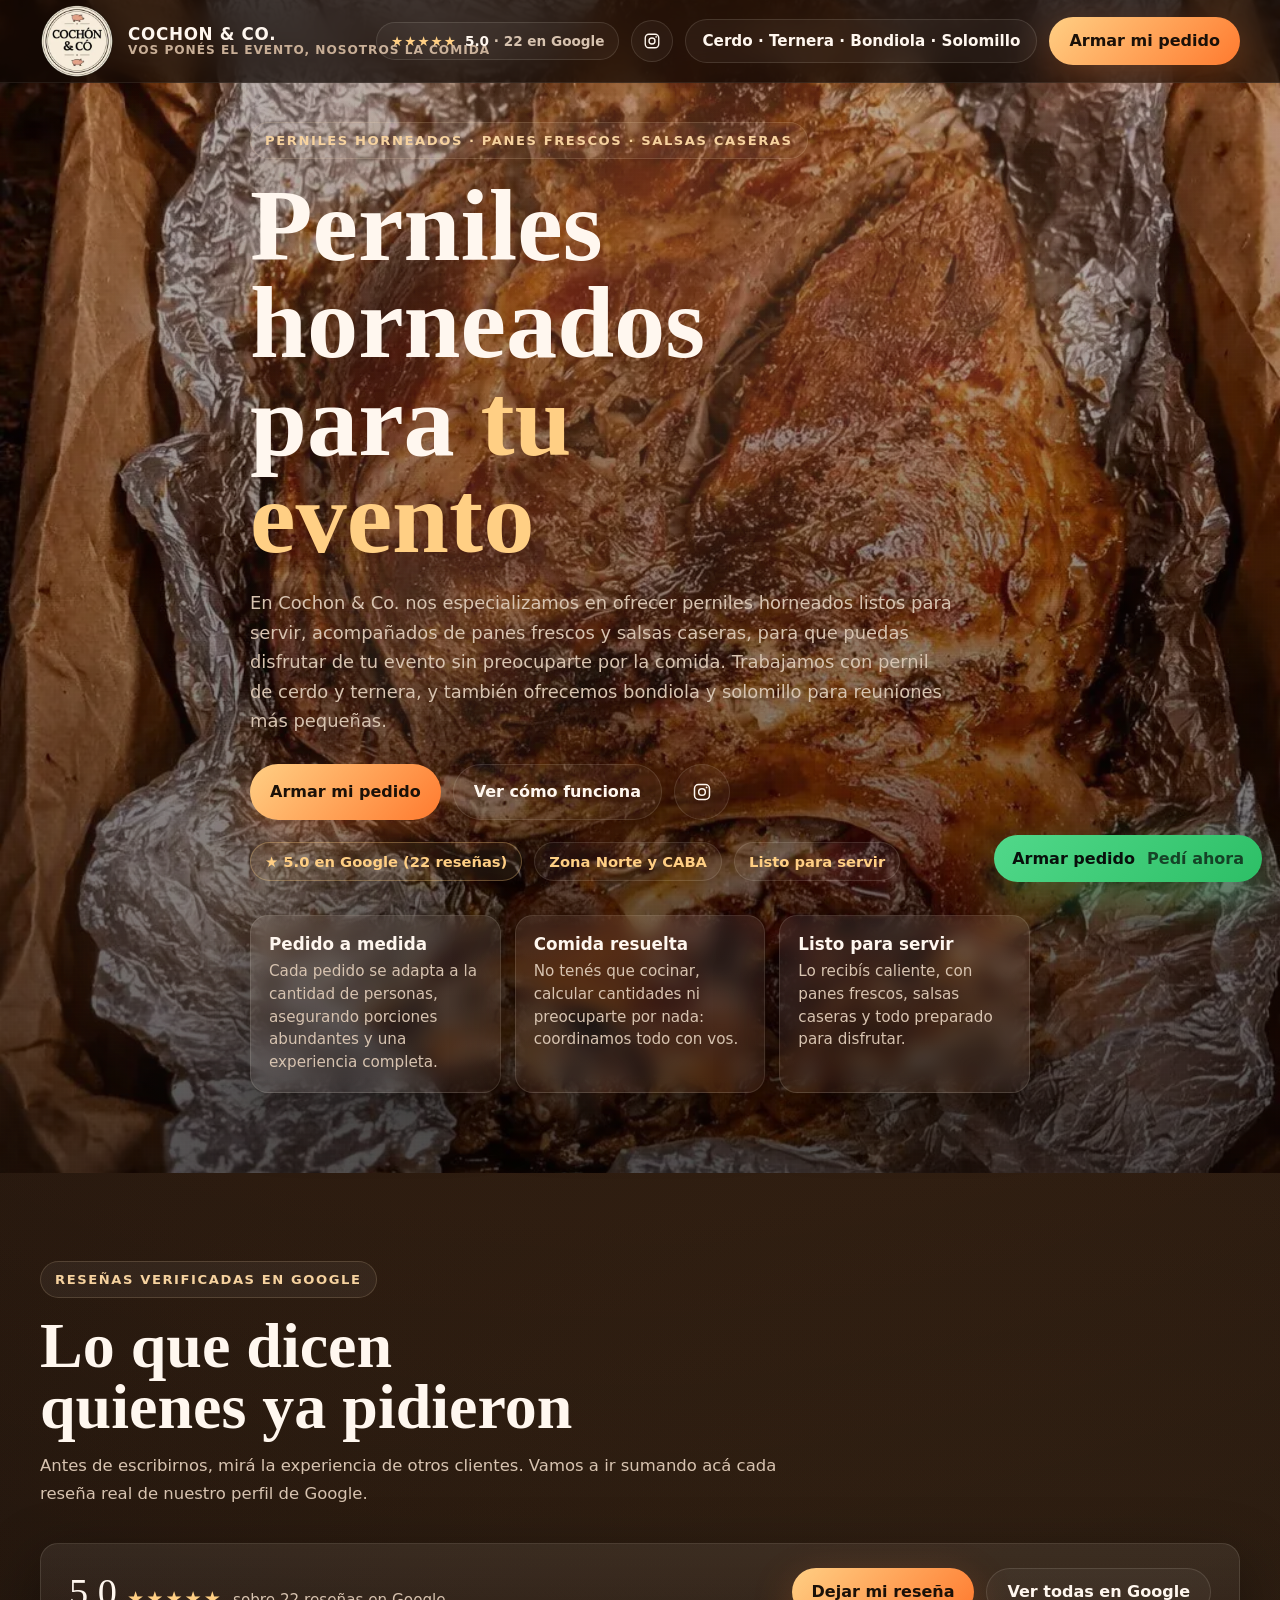
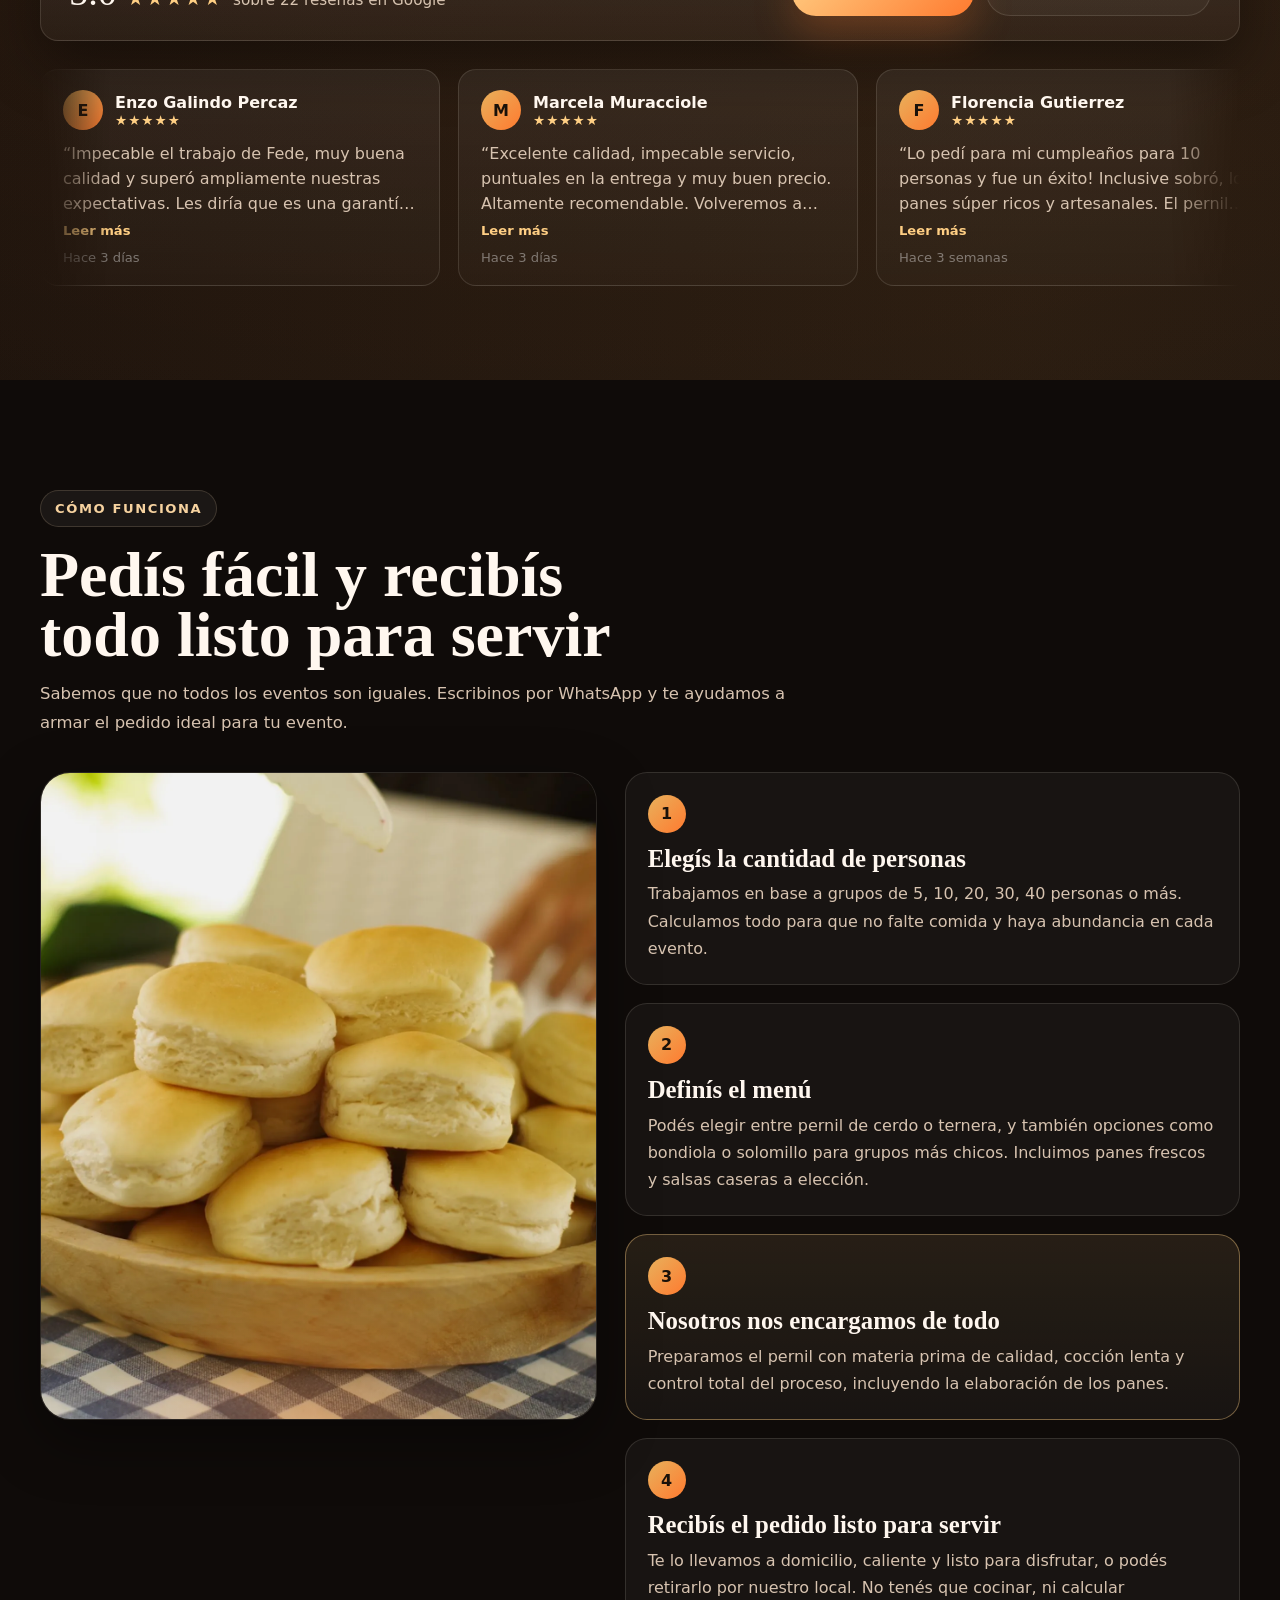
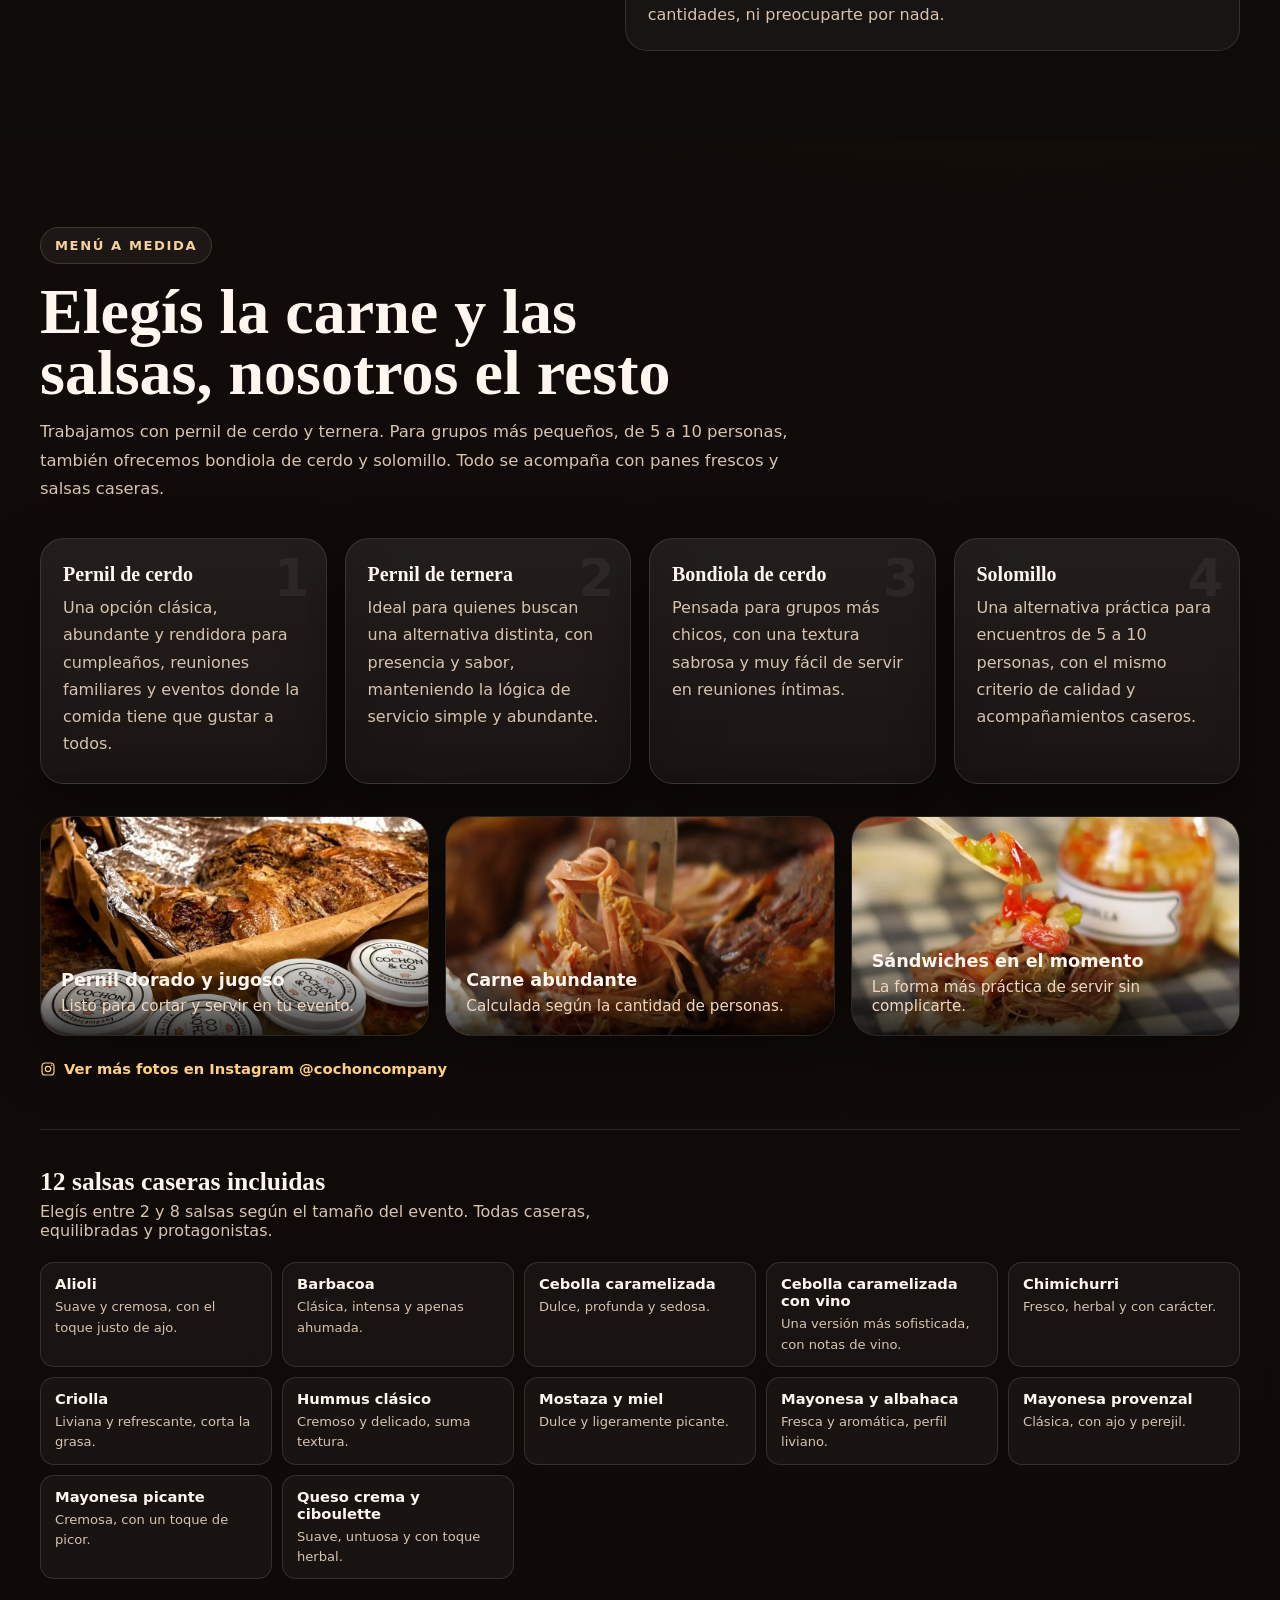
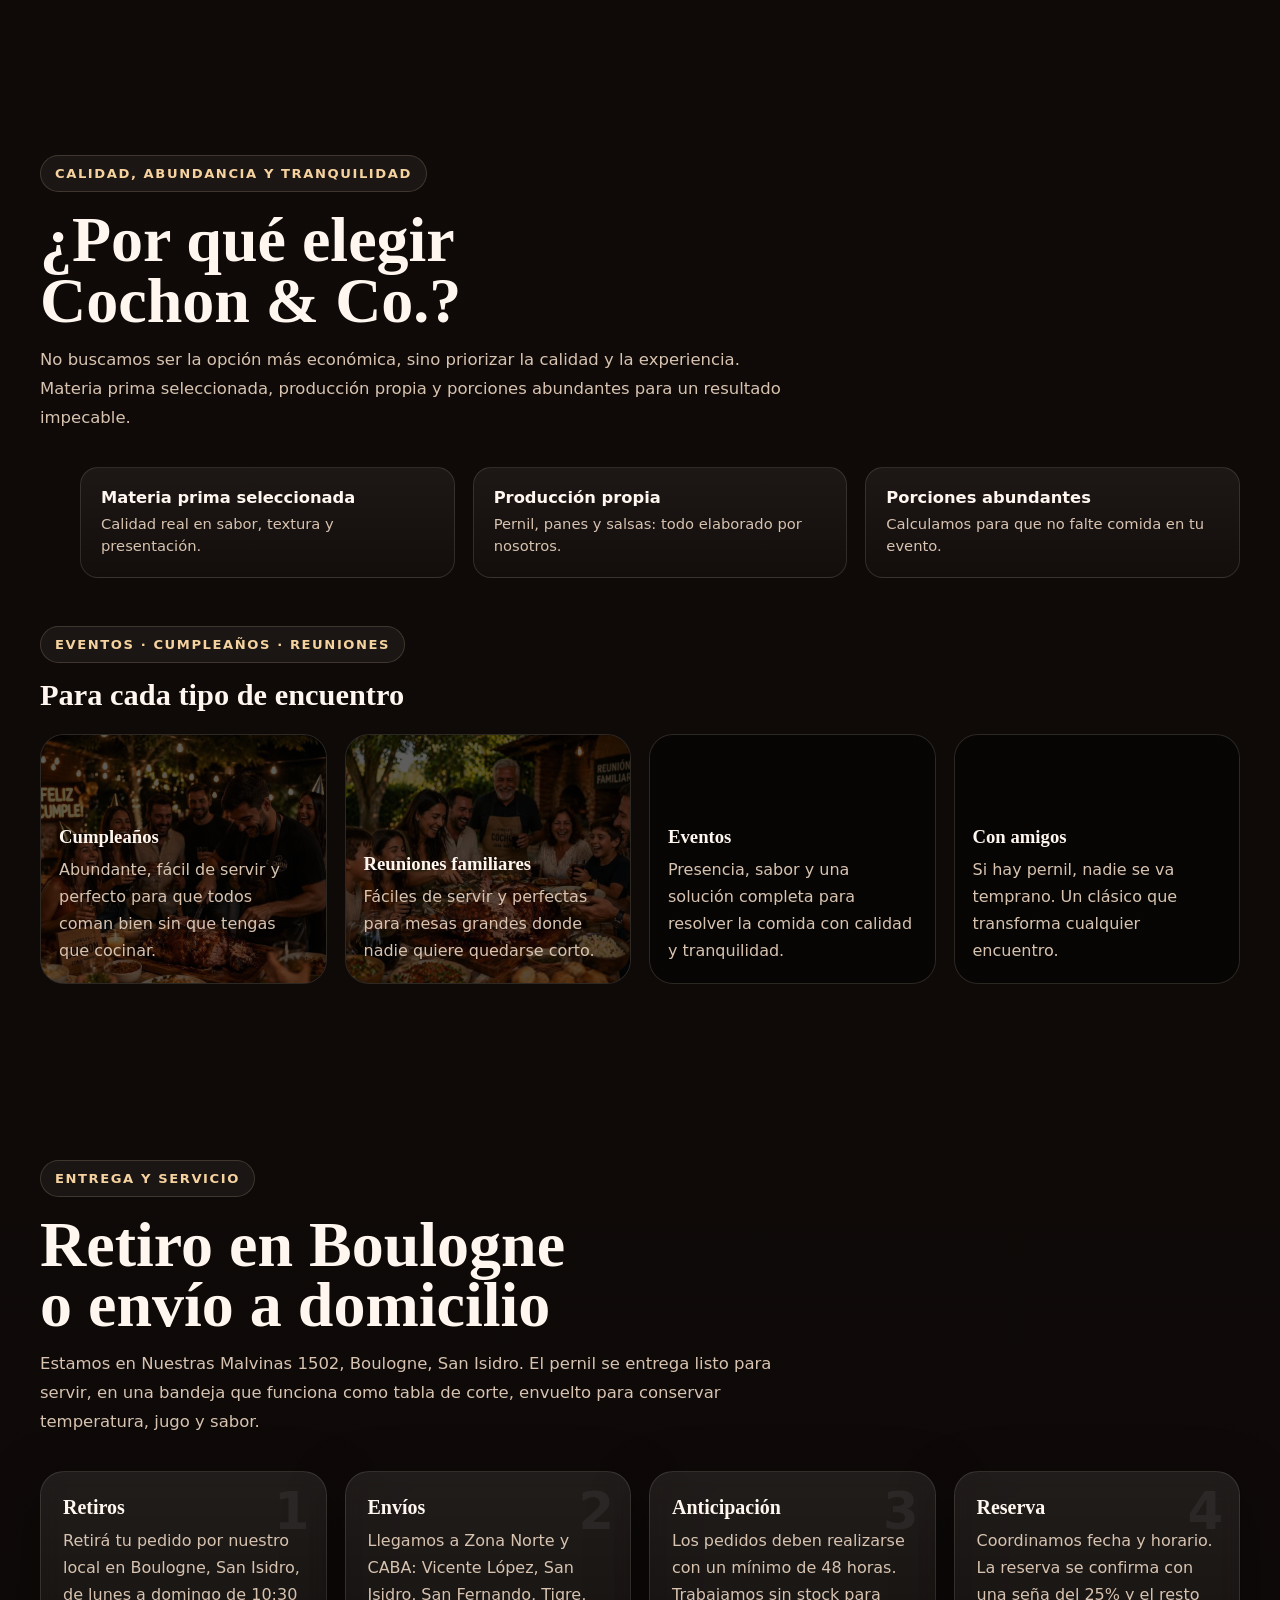
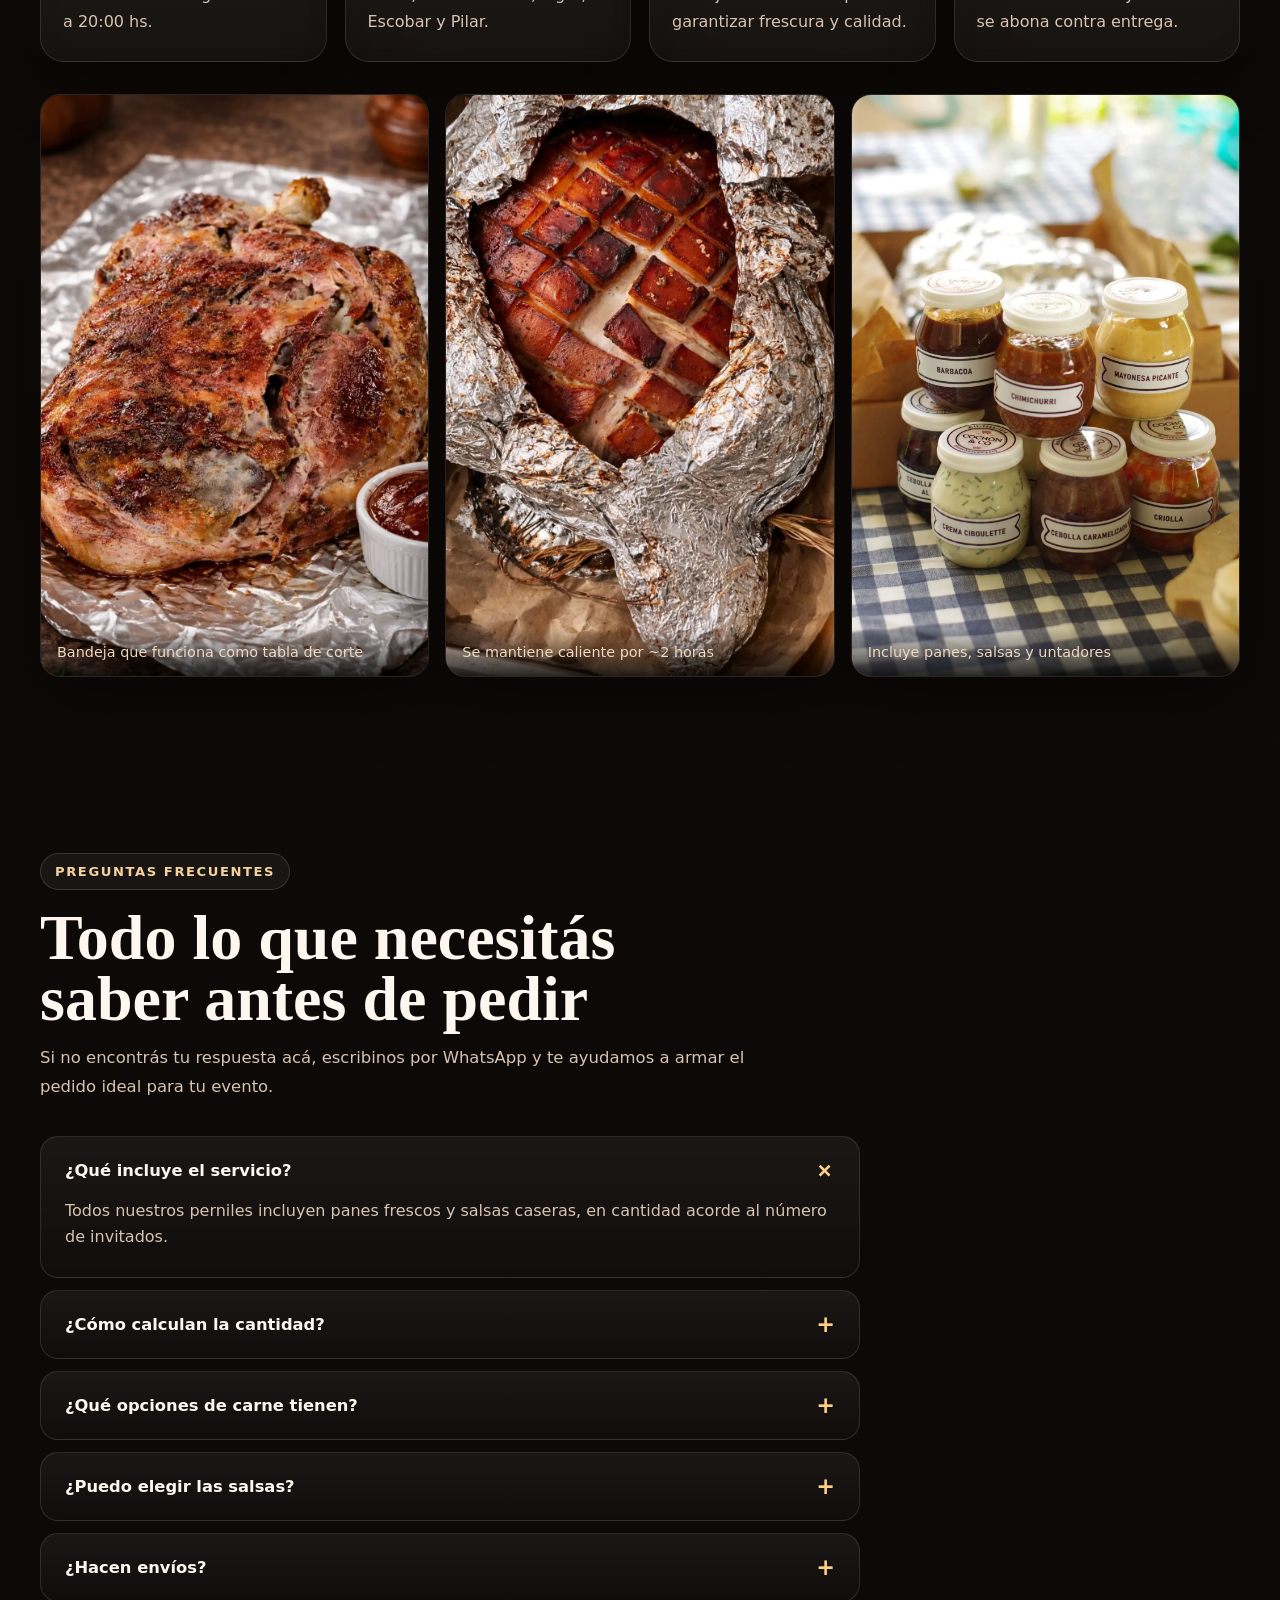
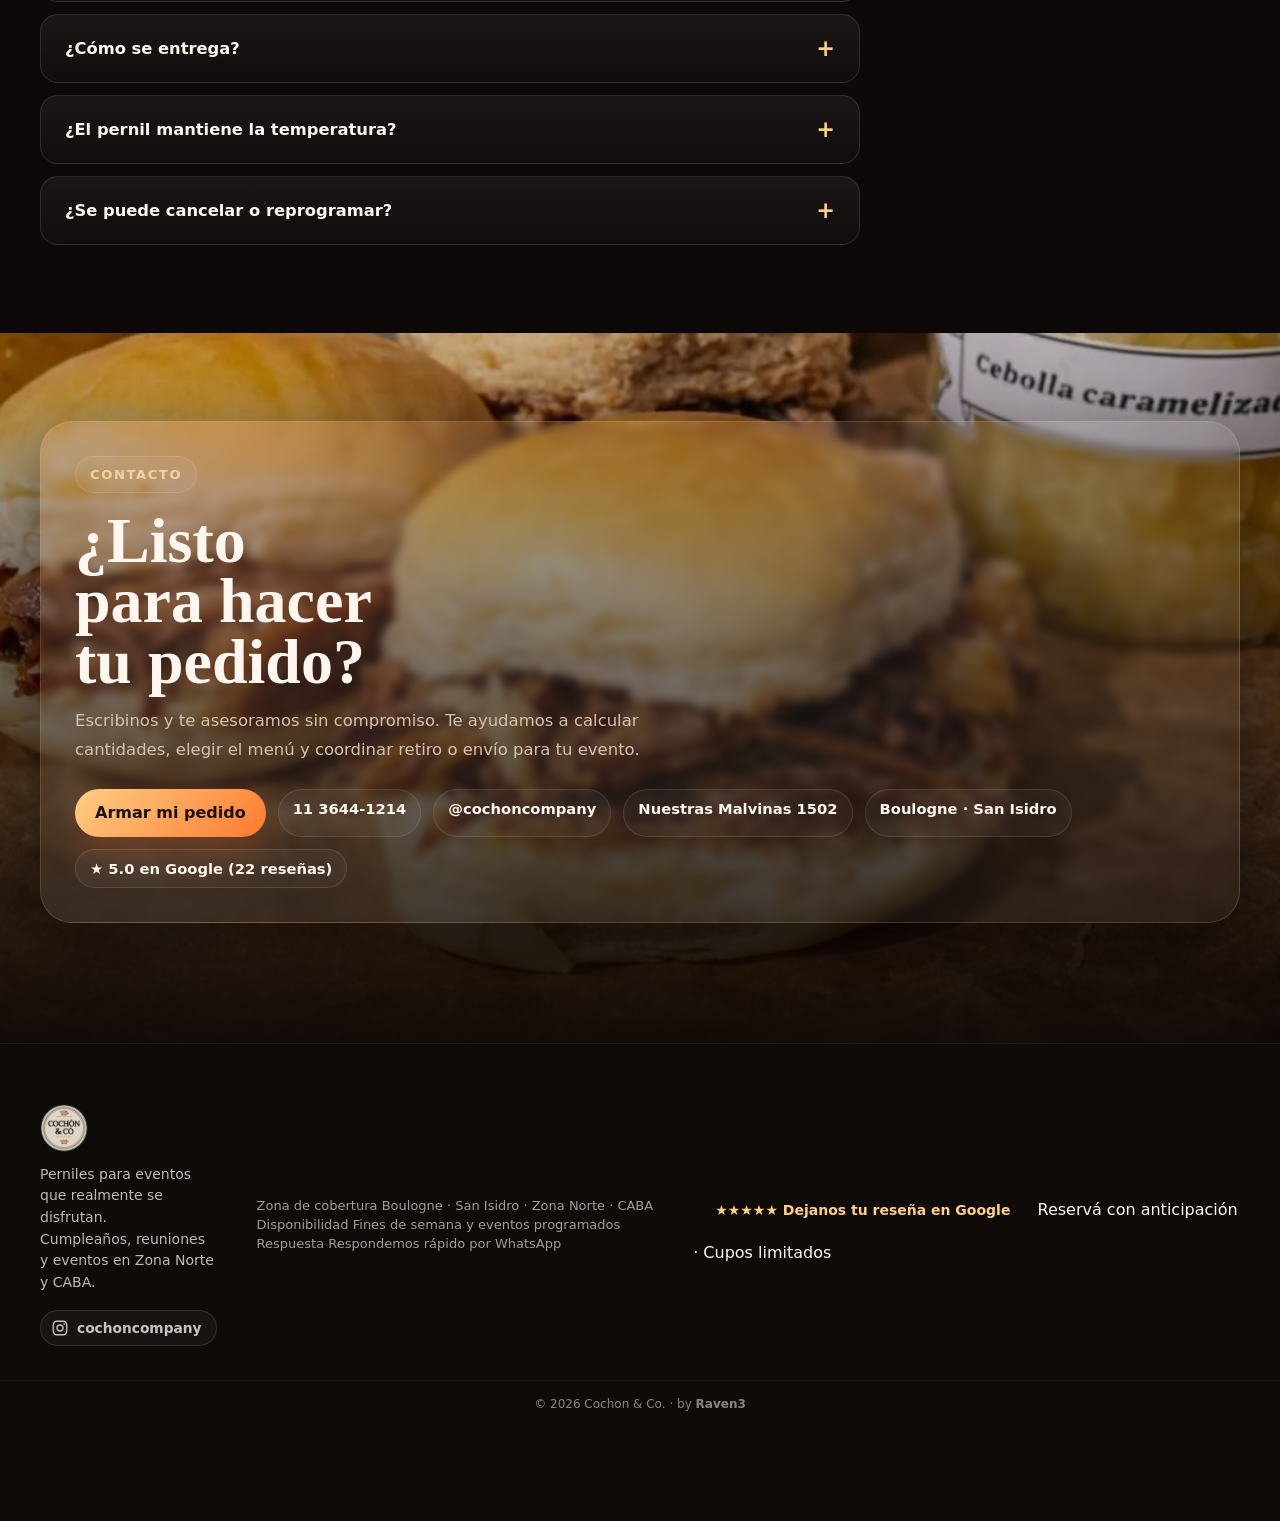
==== commit e6729ffb: "feat: sumar reseñas nuevas de Google y actualizar total a 22 - Nuevas: Enzo Galindo Percaz, Marcela " ====
--- a/index.html
+++ b/index.html
@@ -9,7 +9,7 @@
     <title>Perniles para Eventos en Zona Norte y CABA | Cochon &amp; Co.</title>
     <meta
       name="description"
-      content="Perniles horneados listos para servir, con panes frescos y salsas caseras. Pedí para tu evento en Zona Norte y CABA con 48hs de anticipación. 5.0★ en Google (17 reseñas)."
+      content="Perniles horneados listos para servir, con panes frescos y salsas caseras. Pedí para tu evento en Zona Norte y CABA con 48hs de anticipación. 5.0★ en Google (22 reseñas)."
     />
     <meta name="robots" content="index,follow,max-image-preview:large" />
     <meta name="theme-color" content="#0f0b09" />
@@ -109,7 +109,7 @@
         "aggregateRating": {
           "@type": "AggregateRating",
           "ratingValue": "5.0",
-          "reviewCount": "17"
+          "reviewCount": "22"
         },
         "description": "Perniles horneados listos para servir, con panes frescos y salsas caseras. Pedidos para eventos, cumpleaños y reuniones en Zona Norte y CABA.",
         "hasMenu": {
@@ -212,10 +212,10 @@
             href="https://www.google.com/maps?cid=4770668792370405659"
             target="_blank"
             rel="noreferrer"
-            aria-label="5.0 de 5 estrellas, 17 reseñas en Google"
+            aria-label="5.0 de 5 estrellas, 22 reseñas en Google"
           >
             <span class="rating-badge__stars" aria-hidden="true">★★★★★</span>
-            <span class="rating-badge__text">5.0 <em>· 17 en Google</em></span>
+            <span class="rating-badge__text">5.0 <em>· 22 en Google</em></span>
           </a>
           <a
             class="social-icon"
@@ -288,7 +288,7 @@
           </div>
 
           <div class="hero__proof" aria-label="Datos clave del servicio">
-            <a class="tag tag--rating" href="#resenas">★ 5.0 en Google (17 reseñas)</a>
+            <a class="tag tag--rating" href="#resenas">★ 5.0 en Google (22 reseñas)</a>
             <!-- <span class="tag">Desde 5 personas</span> -->
             <!-- <span class="tag">Cerdo y ternera</span> -->
             <span class="tag">Zona Norte y CABA</span>
@@ -326,7 +326,7 @@
             <div class="reviews__score">
               <span class="reviews__number">5.0</span>
               <span class="reviews__stars" aria-hidden="true">★★★★★</span>
-              <span class="reviews__count">sobre 17 reseñas en Google</span>
+              <span class="reviews__count">sobre 22 reseñas en Google</span>
             </div>
             <div class="reviews__actions">
               <a
@@ -352,14 +352,91 @@
             <div class="reviews__track" id="reviewsTrack">
             <article class="review-card">
               <div class="review-card__head">
+                <span class="review-card__avatar">E</span>
+                <div>
+                  <strong>Enzo Galindo Percaz</strong>
+                  <span class="review-card__stars" aria-hidden="true">★★★★★</span>
+                </div>
+              </div>
+              <p>“Impecable el trabajo de Fede, muy buena calidad y superó ampliamente nuestras expectativas. Les diría que es una garantía para quedar bien con todos los invitados que acudan al evento.”</p>
+              <span class="review-card__date">Hace 3 días</span>
+            </article>
+            <article class="review-card">
+              <div class="review-card__head">
+                <span class="review-card__avatar">M</span>
+                <div>
+                  <strong>Marcela Muracciole</strong>
+                  <span class="review-card__stars" aria-hidden="true">★★★★★</span>
+                </div>
+              </div>
+              <p>“Excelente calidad, impecable servicio, puntuales en la entrega y muy buen precio. Altamente recomendable. Volveremos a contratarlos.”</p>
+              <span class="review-card__date">Hace 3 días</span>
+            </article>
+            <article class="review-card">
+              <div class="review-card__head">
+                <span class="review-card__avatar">F</span>
+                <div>
+                  <strong>Florencia Gutierrez</strong>
+                  <span class="review-card__stars" aria-hidden="true">★★★★★</span>
+                </div>
+              </div>
+              <p>“Lo pedí para mi cumpleaños para 10 personas y fue un éxito! Inclusive sobró, los panes súper ricos y artesanales. El pernil de cerdo muy sabroso.”</p>
+              <span class="review-card__date">Hace 3 semanas</span>
+            </article>
+            <article class="review-card">
+              <div class="review-card__head">
+                <span class="review-card__avatar">N</span>
+                <div>
+                  <strong>Nico Gomez</strong>
+                  <span class="review-card__stars" aria-hidden="true">★★★★★</span>
+                </div>
+              </div>
+              <p>“El pernil muy tierno y rico, las salsas muy buenas con el pan incluido. Excelente servicio.”</p>
+              <span class="review-card__date">Hace 3 semanas</span>
+            </article>
+            <article class="review-card">
+              <div class="review-card__head">
                 <span class="review-card__avatar">S</span>
                 <div>
+                  <strong>Susana Acevedo Urturi</strong>
+                  <span class="review-card__stars" aria-hidden="true">★★★★★</span>
+                </div>
+              </div>
+              <p>“Un manjar!!! Todo!!!! El pernil, su punto de cocción, su sabor, las salsas, el pancito!!! IMPECABLE TODO”</p>
+              <span class="review-card__date">Hace 2 meses</span>
+            </article>
+            <article class="review-card">
+              <div class="review-card__head">
+                <span class="review-card__avatar">E</span>
+                <div>
+                  <strong>Emilia Rodriguez Bruunet</strong>
+                  <span class="review-card__stars" aria-hidden="true">★★★★★</span>
+                </div>
+              </div>
+              <p>“La verdad que recomendadísimo, si la estás dudando pedí de acá. Hice un festejo para 60 personas y todos quedaron fascinados con el pernil. Hasta el día de hoy me siguen hablando de la comida. La presentación es hermosa y las salsas son riquísimas (recomiendo la de mostaza y miel, se acabó rapidísimo). Además la atención de Fede es muy buena!! Mi experiencia fue excelente 🙌🏻🙌🏻”</p>
+              <span class="review-card__date">Hace 2 meses</span>
+            </article>
+            <article class="review-card">
+              <div class="review-card__head">
+                <span class="review-card__avatar">S</span>
+                <div>
                   <strong>Sabrina Biscardi</strong>
                   <span class="review-card__stars" aria-hidden="true">★★★★★</span>
                 </div>
               </div>
               <p>“Excelente! Le hice el pedido de un día para otro, y muy buena atención! Todo riquísimo!”</p>
-              <span class="review-card__date">Hace una semana</span>
+              <span class="review-card__date">Hace 2 meses</span>
+            </article>
+            <article class="review-card">
+              <div class="review-card__head">
+                <span class="review-card__avatar">A</span>
+                <div>
+                  <strong>Agustina Tiscornia</strong>
+                  <span class="review-card__stars" aria-hidden="true">★★★★★</span>
+                </div>
+              </div>
+              <p>“Excelente servicio, la pata riquísima al igual que las salsas, y el pan increíble!!!!”</p>
+              <span class="review-card__date">Hace 3 meses</span>
             </article>
             <article class="review-card">
               <div class="review-card__head">
@@ -370,84 +447,138 @@
                 </div>
               </div>
               <p>“Todo muy bien, rico, en horario, abundante y buena calidad!!! Lo recomiendo! Gracias chicos!”</p>
-              <span class="review-card__date">Hace un mes</span>
+              <span class="review-card__date">Hace 4 meses</span>
+            </article>
+            <article class="review-card">
+              <div class="review-card__head">
+                <span class="review-card__avatar">M</span>
+                <div>
+                  <strong>Melany Petrongolo</strong>
+                  <span class="review-card__stars" aria-hidden="true">★★★★★</span>
+                </div>
+              </div>
+              <p>“Pedí bondiola braseada, muuuy rico! Súper tierna. Los pancitos y las salsas también de 10. Me lo enviaron a domicilio. Muy recomendado!”</p>
+              <span class="review-card__date">Hace 5 meses</span>
+            </article>
+            <article class="review-card">
+              <div class="review-card__head">
+                <span class="review-card__avatar">N</span>
+                <div>
+                  <strong>Nicolas</strong>
+                  <span class="review-card__stars" aria-hidden="true">★★★★★</span>
+                </div>
+              </div>
+              <p>“Excelente calidad y servicio, todo recién hecho, espectacular, altamente recomendable, gracias.”</p>
+              <span class="review-card__date">Hace 6 meses</span>
+            </article>
+            <article class="review-card">
+              <div class="review-card__head">
+                <span class="review-card__avatar">O</span>
+                <div>
+                  <strong>Ofelia Tellier</strong>
+                  <span class="review-card__stars" aria-hidden="true">★★★★★</span>
+                </div>
+              </div>
+              <span class="review-card__date">Hace 7 meses</span>
+            </article>
+            <article class="review-card">
+              <div class="review-card__head">
+                <span class="review-card__avatar">E</span>
+                <div>
+                  <strong>Eliana Buck</strong>
+                  <span class="review-card__stars" aria-hidden="true">★★★★★</span>
+                </div>
+              </div>
+              <p>“Buenísimo y riquísimo!!!! Comimos con toda mi familia después de navidades y no pudo estar mejor! Las salsas son riquísimas, se los recomiendo a todos! Gracias por la buena hospitalidad y la rica comida :)”</p>
+              <span class="review-card__date">Hace 8 meses</span>
+            </article>
+            <article class="review-card">
+              <div class="review-card__head">
+                <span class="review-card__avatar">T</span>
+                <div>
+                  <strong>Theresa Hoffzimmer</strong>
+                  <span class="review-card__stars" aria-hidden="true">★★★★★</span>
+                </div>
+              </div>
+              <p>“Este pernil casero que probé es una verdadera joya de la cocina. Se nota que el corte de carne fue elegido con mucho cuidado. La textura del pernil estaba perfectamente tierna, jugosa y con ese punto de cocción ideal que logra deshacerse en la boca. Lo recomiendo 100% encima Fede es muy atento y puntual con los pedidos!”</p>
+              <span class="review-card__date">Hace 8 meses</span>
+            </article>
+            <article class="review-card">
+              <div class="review-card__head">
+                <span class="review-card__avatar">A</span>
+                <div>
+                  <strong>Argos Maderas</strong>
+                  <span class="review-card__stars" aria-hidden="true">★★★★★</span>
+                </div>
+              </div>
+              <p>“Espectacular! Pedí 3 perniles para el cumpleaños sorpresa de mi papá y todos quedaron locos! Te da la opción de entrega fría o caliente, yo elegí que ya vengan calientes y vinieron listos para abrir y servir. Las salsas están muy bien logradas y el pan... el pan es una nube, una locura todo.”</p>
+              <span class="review-card__date">Hace 8 meses</span>
+            </article>
+            <article class="review-card">
+              <div class="review-card__head">
+                <span class="review-card__avatar">N</span>
+                <div>
+                  <strong>Nati Ovalles Tellier</strong>
+                  <span class="review-card__stars" aria-hidden="true">★★★★★</span>
+                </div>
+              </div>
+              <p>“Excelente todo! Desde la atención hasta el pernil. Superó nuestras expectativas!”</p>
+              <span class="review-card__date">Hace 8 meses</span>
             </article>
             <article class="review-card">
               <div class="review-card__head">
                 <span class="review-card__avatar">R</span>
                 <div>
+                  <strong>Ruth Lack</strong>
+                  <span class="review-card__stars" aria-hidden="true">★★★★★</span>
+                </div>
+              </div>
+              <p>“Éramos poquitos y pedimos una bondiola para comer fría el 25 y fue un éxito, una textura suave con un gustito medio ahumado que le quedó excelente!! Sin dudas voy a volver a pedir una!!”</p>
+              <span class="review-card__date">Hace 8 meses</span>
+            </article>
+            <article class="review-card">
+              <div class="review-card__head">
+                <span class="review-card__avatar">G</span>
+                <div>
+                  <strong>Guido Urruchua</strong>
+                  <span class="review-card__stars" aria-hidden="true">★★★★★</span>
+                </div>
+              </div>
+              <p>“Impecable todo, te resuelve el evento.”</p>
+              <span class="review-card__date">Hace 8 meses</span>
+            </article>
+            <article class="review-card">
+              <div class="review-card__head">
+                <span class="review-card__avatar">J</span>
+                <div>
+                  <strong>Juan Martin Llado</strong>
+                  <span class="review-card__stars" aria-hidden="true">★★★★★</span>
+                </div>
+              </div>
+              <p>“Gracias por llegar a zona norte! De las mejores cosas que comí este 2026. Felicitaciones a los creadores de semejante producto 🎉”</p>
+              <span class="review-card__date">Hace 8 meses</span>
+            </article>
+            <article class="review-card">
+              <div class="review-card__head">
+                <span class="review-card__avatar">J</span>
+                <div>
+                  <strong>Juan Ignacio Verona</strong>
+                  <span class="review-card__stars" aria-hidden="true">★★★★★</span>
+                </div>
+              </div>
+              <p>“Pernil, salsas y panes un 10. Pedimos para una reunión de trabajo y salió todo perfecto. Ganaron varios clientes por acá.”</p>
+              <span class="review-card__date">Hace 8 meses</span>
+            </article>
+            <article class="review-card">
+              <div class="review-card__head">
+                <span class="review-card__avatar">R</span>
+                <div>
                   <strong>Rodrigo Sero</strong>
                   <span class="review-card__stars" aria-hidden="true">★★★★★</span>
                 </div>
               </div>
               <p>“Excelentes productos, los pedimos para un casamiento y todo perfecto! Además de buena calidad la atención fue muy buena. Recomiendo 100%”</p>
-              <span class="review-card__date">Hace 6 meses</span>
-            </article>
-            <article class="review-card">
-              <div class="review-card__head">
-                <span class="review-card__avatar">E</span>
-                <div>
-                  <strong>Eliana Buck</strong>
-                  <span class="review-card__stars" aria-hidden="true">★★★★★</span>
-                </div>
-              </div>
-              <p>“Buenísimo y riquísimo!!!! Comimos con toda mi familia después de navidades y no pudo estar mejor! Las salsas son riquísimas, se los recomiendo a todos! Gracias por la buena hospitalidad y la rica comida :)”</p>
-              <span class="review-card__date">Hace 6 meses</span>
-            </article>
-            <article class="review-card">
-              <div class="review-card__head">
-                <span class="review-card__avatar">M</span>
-                <div>
-                  <strong>Melany Petrongolo</strong>
-                  <span class="review-card__stars" aria-hidden="true">★★★★★</span>
-                </div>
-              </div>
-              <p>“Pedí bondiola braseada, muuuy rico! Súper tierna. Los pancitos y las salsas también de 10. Me lo enviaron a domicilio. Muy recomendado!”</p>
-              <span class="review-card__date">Hace 3 meses</span>
-            </article>
-            <article class="review-card">
-              <div class="review-card__head">
-                <span class="review-card__avatar">A</span>
-                <div>
-                  <strong>Agustina Tiscornia</strong>
-                  <span class="review-card__stars" aria-hidden="true">★★★★★</span>
-                </div>
-              </div>
-              <p>“Excelente servicio, la pata riquísima al igual que las salsas, y el pan increíble!!!!”</p>
-              <span class="review-card__date">Hace un mes</span>
-            </article>
-            <article class="review-card">
-              <div class="review-card__head">
-                <span class="review-card__avatar">N</span>
-                <div>
-                  <strong>Nicolas</strong>
-                  <span class="review-card__stars" aria-hidden="true">★★★★★</span>
-                </div>
-              </div>
-              <p>“Excelente calidad y servicio, todo recién hecho, espectacular, altamente recomendable, gracias.”</p>
-              <span class="review-card__date">Hace 4 meses</span>
-            </article>
-            <article class="review-card">
-              <div class="review-card__head">
-                <span class="review-card__avatar">R</span>
-                <div>
-                  <strong>Ruth Lack</strong>
-                  <span class="review-card__stars" aria-hidden="true">★★★★★</span>
-                </div>
-              </div>
-              <p>“Éramos poquitos y pedimos una bondiola para comer fría el 25 y fue un éxito, una textura suave con un gustito medio ahumado que le quedó excelente!! Sin dudas voy a volver a pedir una!!”</p>
-              <span class="review-card__date">Hace 6 meses</span>
-            </article>
-            <article class="review-card">
-              <div class="review-card__head">
-                <span class="review-card__avatar">J</span>
-                <div>
-                  <strong>Juan Ignacio Verona</strong>
-                  <span class="review-card__stars" aria-hidden="true">★★★★★</span>
-                </div>
-              </div>
-              <p>“Pernil, salsas y panes un 10. Pedimos para una reunión de trabajo y salió todo perfecto. Ganaron varios clientes por acá.”</p>
-              <span class="review-card__date">Hace 6 meses</span>
+              <span class="review-card__date">Hace 8 meses</span>
             </article>
             <article class="review-card">
               <div class="review-card__head">
@@ -458,83 +589,7 @@
                 </div>
               </div>
               <p>“Excelente calidad de los productos y un sabor espectacular!! Los condimentos un 100 super recomendado!!”</p>
-              <span class="review-card__date">Hace 6 meses</span>
-            </article>
-            <article class="review-card">
-              <div class="review-card__head">
-                <span class="review-card__avatar">J</span>
-                <div>
-                  <strong>Juan Martin Llado</strong>
-                  <span class="review-card__stars" aria-hidden="true">★★★★★</span>
-                </div>
-              </div>
-              <p>“Gracias por llegar a zona norte! De las mejores cosas que comí este 2026. Felicitaciones a los creadores de semejante producto 🎉”</p>
-              <span class="review-card__date">Hace 6 meses</span>
-            </article>
-            <article class="review-card">
-              <div class="review-card__head">
-                <span class="review-card__avatar">N</span>
-                <div>
-                  <strong>Nati Ovalles Tellier</strong>
-                  <span class="review-card__stars" aria-hidden="true">★★★★★</span>
-                </div>
-              </div>
-              <p>“Excelente todo! Desde la atención hasta el pernil. Superó nuestras expectativas!”</p>
-              <span class="review-card__date">Hace 6 meses</span>
-            </article>
-            <article class="review-card">
-              <div class="review-card__head">
-                <span class="review-card__avatar">T</span>
-                <div>
-                  <strong>Theresa Hoffzimmer</strong>
-                  <span class="review-card__stars" aria-hidden="true">★★★★★</span>
-                </div>
-              </div>
-              <p>“Este pernil casero que probé es una verdadera joya de la cocina. Se nota que el corte de carne fue elegido con mucho cuidado. La textura del pernil estaba perfectamente tierna, jugosa y con ese punto de cocción ideal que logra deshacerse en la boca. Lo recomiendo 100% encima Fede es muy atento y puntual con los pedidos!”</p>
-              <span class="review-card__date">Hace 6 meses</span>
-            </article>
-            <article class="review-card">
-              <div class="review-card__head">
-                <span class="review-card__avatar">A</span>
-                <div>
-                  <strong>Argos Maderas</strong>
-                  <span class="review-card__stars" aria-hidden="true">★★★★★</span>
-                </div>
-              </div>
-              <p>“Espectacular! Pedí 3 perniles para el cumpleaños sorpresa de mi papá y todos quedaron locos! Te da la opción de entrega fría o caliente, yo elegí que ya vengan calientes y vinieron listos para abrir y servir. Las salsas están muy bien logradas y el pan... el pan es una nube, una locura todo.”</p>
-              <span class="review-card__date">Hace 6 meses</span>
-            </article>
-            <article class="review-card">
-              <div class="review-card__head">
-                <span class="review-card__avatar">G</span>
-                <div>
-                  <strong>Guido Urruchua</strong>
-                  <span class="review-card__stars" aria-hidden="true">★★★★★</span>
-                </div>
-              </div>
-              <p>“Impecable todo, te resuelve el evento.”</p>
-              <span class="review-card__date">Hace 6 meses</span>
-            </article>
-            <article class="review-card">
-              <div class="review-card__head">
-                <span class="review-card__avatar">E</span>
-                <div>
-                  <strong>Emilia Rodriguez Bruunet</strong>
-                  <span class="review-card__stars" aria-hidden="true">★★★★★</span>
-                </div>
-              </div>
-              <p>“La verdad que recomendadísimo, si la estás dudando pedí de acá. Hice un festejo para 60 personas y todos quedaron fascinados con el pernil. Hasta el día de hoy me siguen hablando de la comida. La presentación es hermosa y las salsas son riquísimas (recomiendo la de mostaza y miel, se acabó rapidísimo). Además la atención de Fede es muy buena!! Mi experiencia fue excelente 🙌🙌”</p>
-              <span class="review-card__date">Hace un día</span>
-            </article>
-            <article class="review-card">
-              <div class="review-card__head">
-                <span class="review-card__avatar">O</span>
-                <div>
-                  <strong>Ofelia Tellier</strong>
-                  <span class="review-card__stars" aria-hidden="true">★★★★★</span>
-                </div>
-              </div>
-              <span class="review-card__date">Hace 5 meses</span>
+              <span class="review-card__date">Hace 8 meses</span>
             </article>
             </div>
           </div>
@@ -985,7 +1040,7 @@
                 target="_blank"
                 rel="noreferrer"
               >
-                ★ 5.0 en Google (17 reseñas)
+                ★ 5.0 en Google (22 reseñas)
               </a>
             </div>
           </div>
--- a/styles.css
+++ b/styles.css
@@ -152,6 +152,29 @@
   gap: 12px;
 }
 
+/* Entre tablet y desktop no entra todo en una línea: sacamos primero la
+   pill de carnes y después el subtítulo, así el botón nunca se parte. */
+.topbar__actions > * {
+  flex-shrink: 0;
+}
+
+.topbar__actions .btn,
+.brand__sub {
+  white-space: nowrap;
+}
+
+@media (max-width: 1240px) {
+  .price-pill {
+    display: none;
+  }
+}
+
+@media (max-width: 1060px) {
+  .brand__sub {
+    display: none;
+  }
+}
+
 .price-pill,
 .tag,
 .mini-pill {
@@ -2117,6 +2140,40 @@
   border: 1px solid var(--line);
   border-radius: var(--radius-sm);
   background: linear-gradient(180deg, rgba(255, 255, 255, 0.05), rgba(255, 255, 255, 0.02));
+}
+
+.field-block {
+  scroll-margin-top: calc(var(--topbar-h) + 16px);
+  transition: opacity 0.25s ease;
+}
+
+.field-block--locked {
+  opacity: 0.45;
+}
+
+.field-block--locked .choice-chip,
+.field-block--locked input,
+.field-block--locked textarea,
+.field-block--locked button {
+  cursor: not-allowed;
+}
+
+.field-block__lock {
+  display: none;
+  margin: -6px 0 16px;
+  padding: 8px 12px;
+  border-radius: 10px;
+  border: 1px dashed var(--line);
+  color: var(--muted);
+  font-size: 0.85rem;
+}
+
+.field-block--locked .field-block__lock {
+  display: block;
+}
+
+.field-block--done .field-block__n {
+  background: #7fbf6a;
 }
 
 .field-block__head {
@@ -2800,6 +2857,52 @@
   border-top: 1px dashed var(--line);
 }
 
+.veggie-photos {
+  display: grid;
+  grid-template-columns: repeat(2, minmax(0, 1fr));
+  gap: 10px;
+  margin: 12px 0 0;
+}
+
+.veggie-photos[hidden] {
+  display: none;
+}
+
+.veggie-photos figure {
+  position: relative;
+  margin: 0;
+  overflow: hidden;
+  border-radius: 14px;
+  border: 1px solid var(--line);
+}
+
+.veggie-photos img {
+  display: block;
+  width: 100%;
+  height: auto;
+  aspect-ratio: 16 / 9;
+  object-fit: cover;
+}
+
+.veggie-photos figcaption {
+  position: absolute;
+  left: 8px;
+  bottom: 8px;
+  padding: 4px 10px;
+  border-radius: 999px;
+  background: rgba(0, 0, 0, 0.6);
+  color: var(--text);
+  font-size: 0.78rem;
+  font-weight: 600;
+}
+
+.veggie-desc {
+  margin: 0 0 12px;
+  font-size: 0.86rem;
+  line-height: 1.55;
+  color: var(--muted);
+}
+
 .veggie-toggle {
   position: relative;
   display: flex;
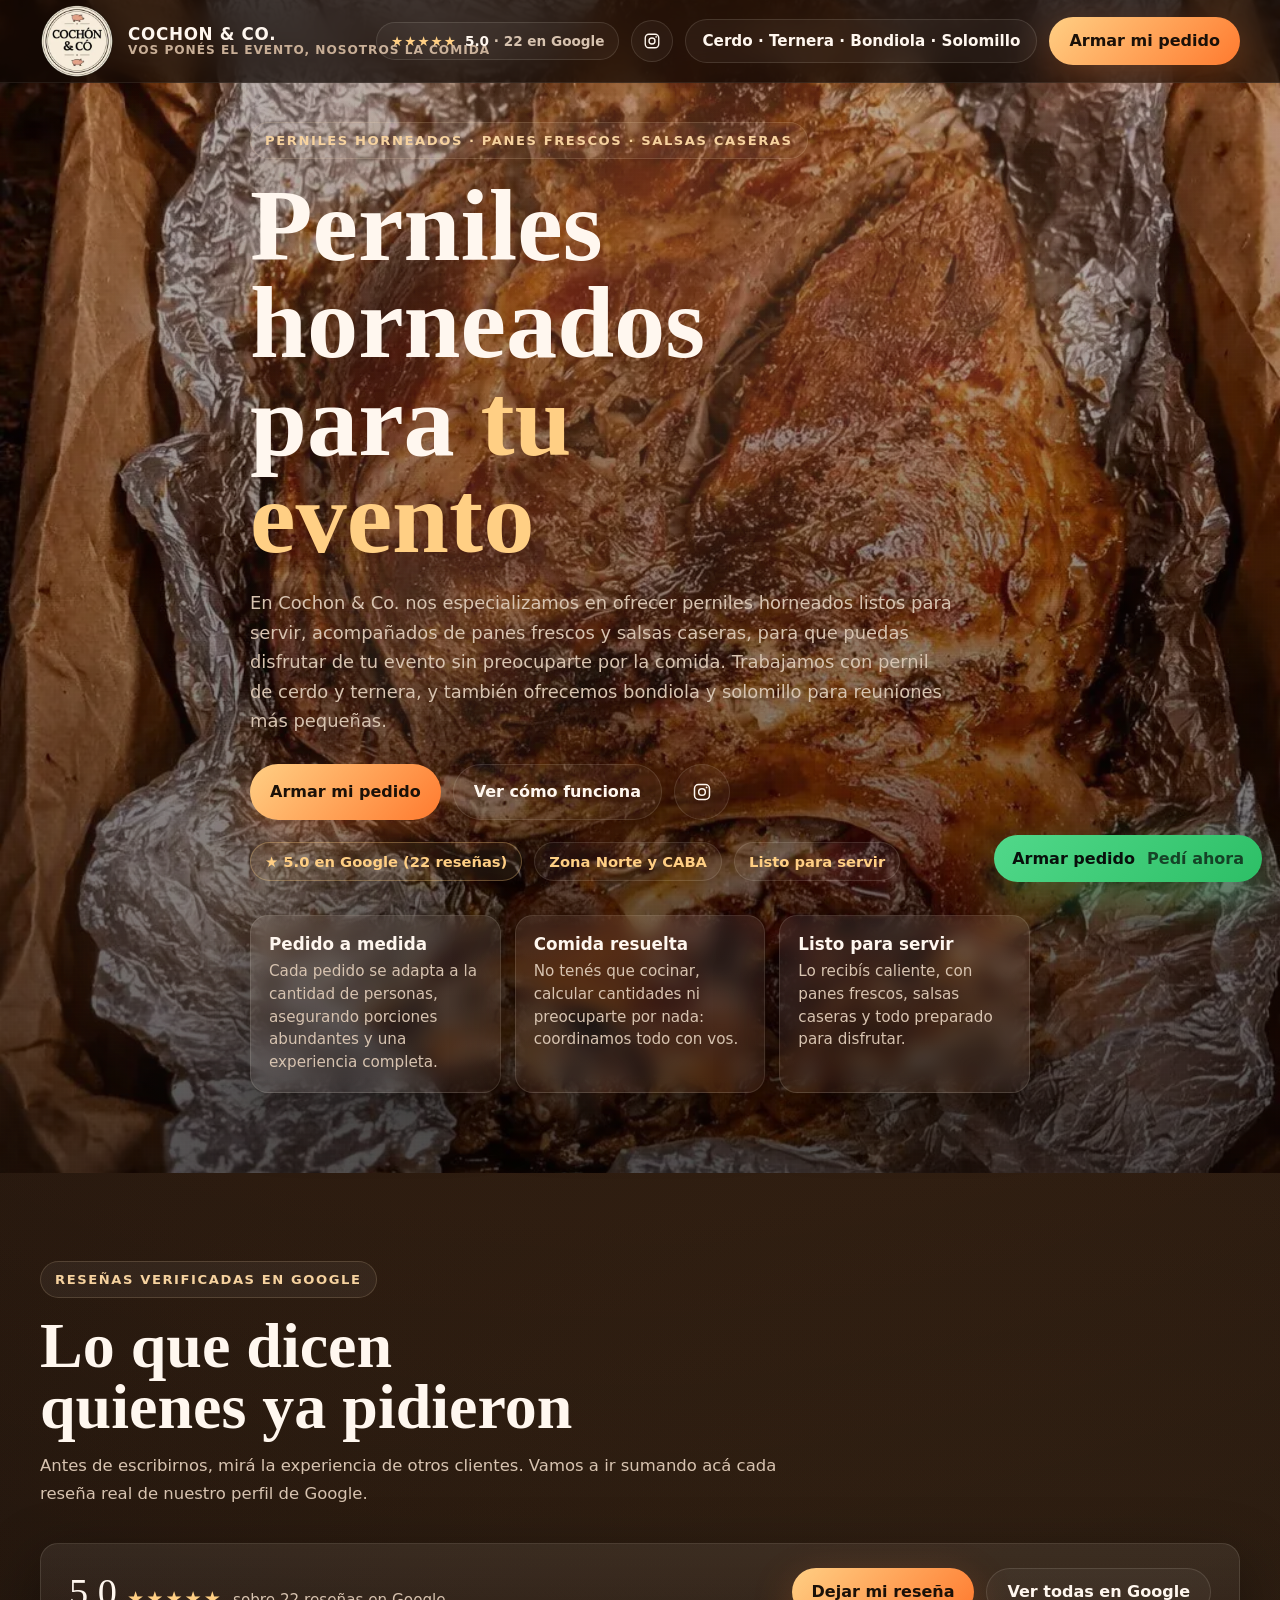
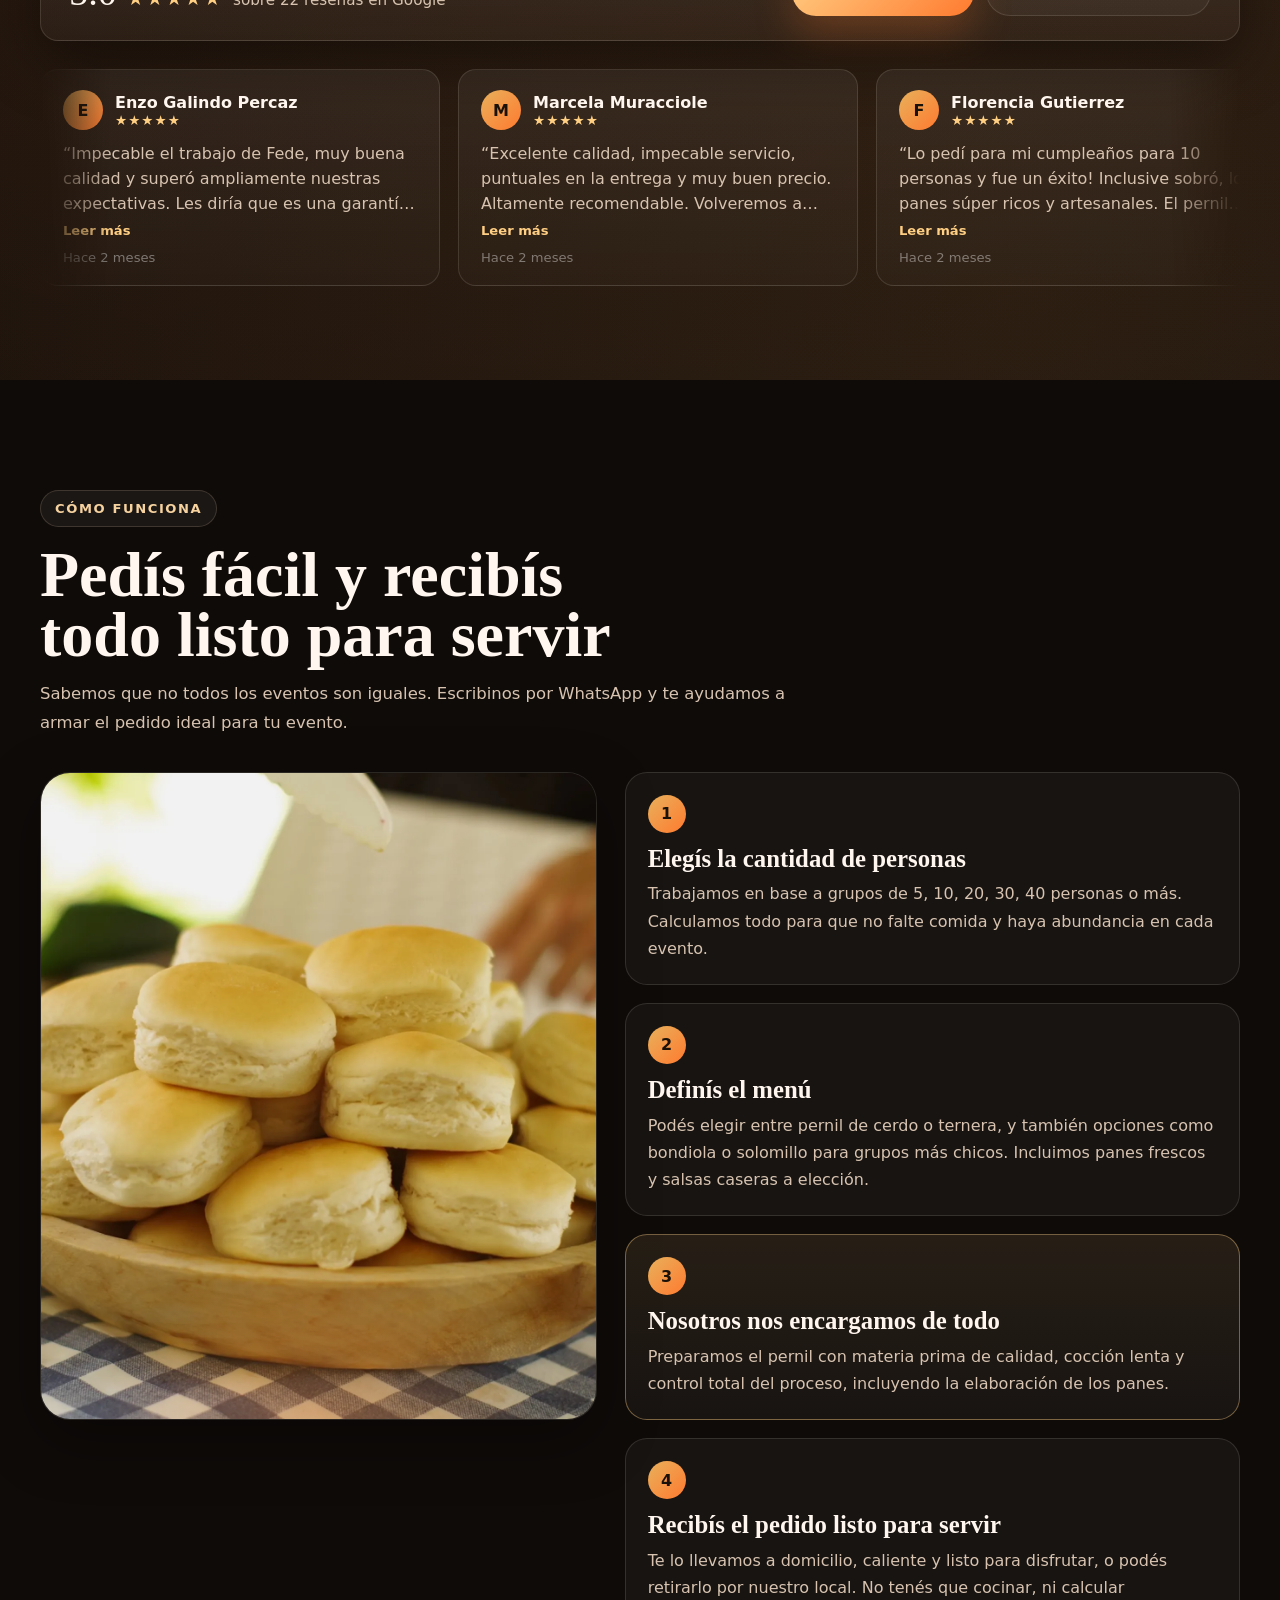
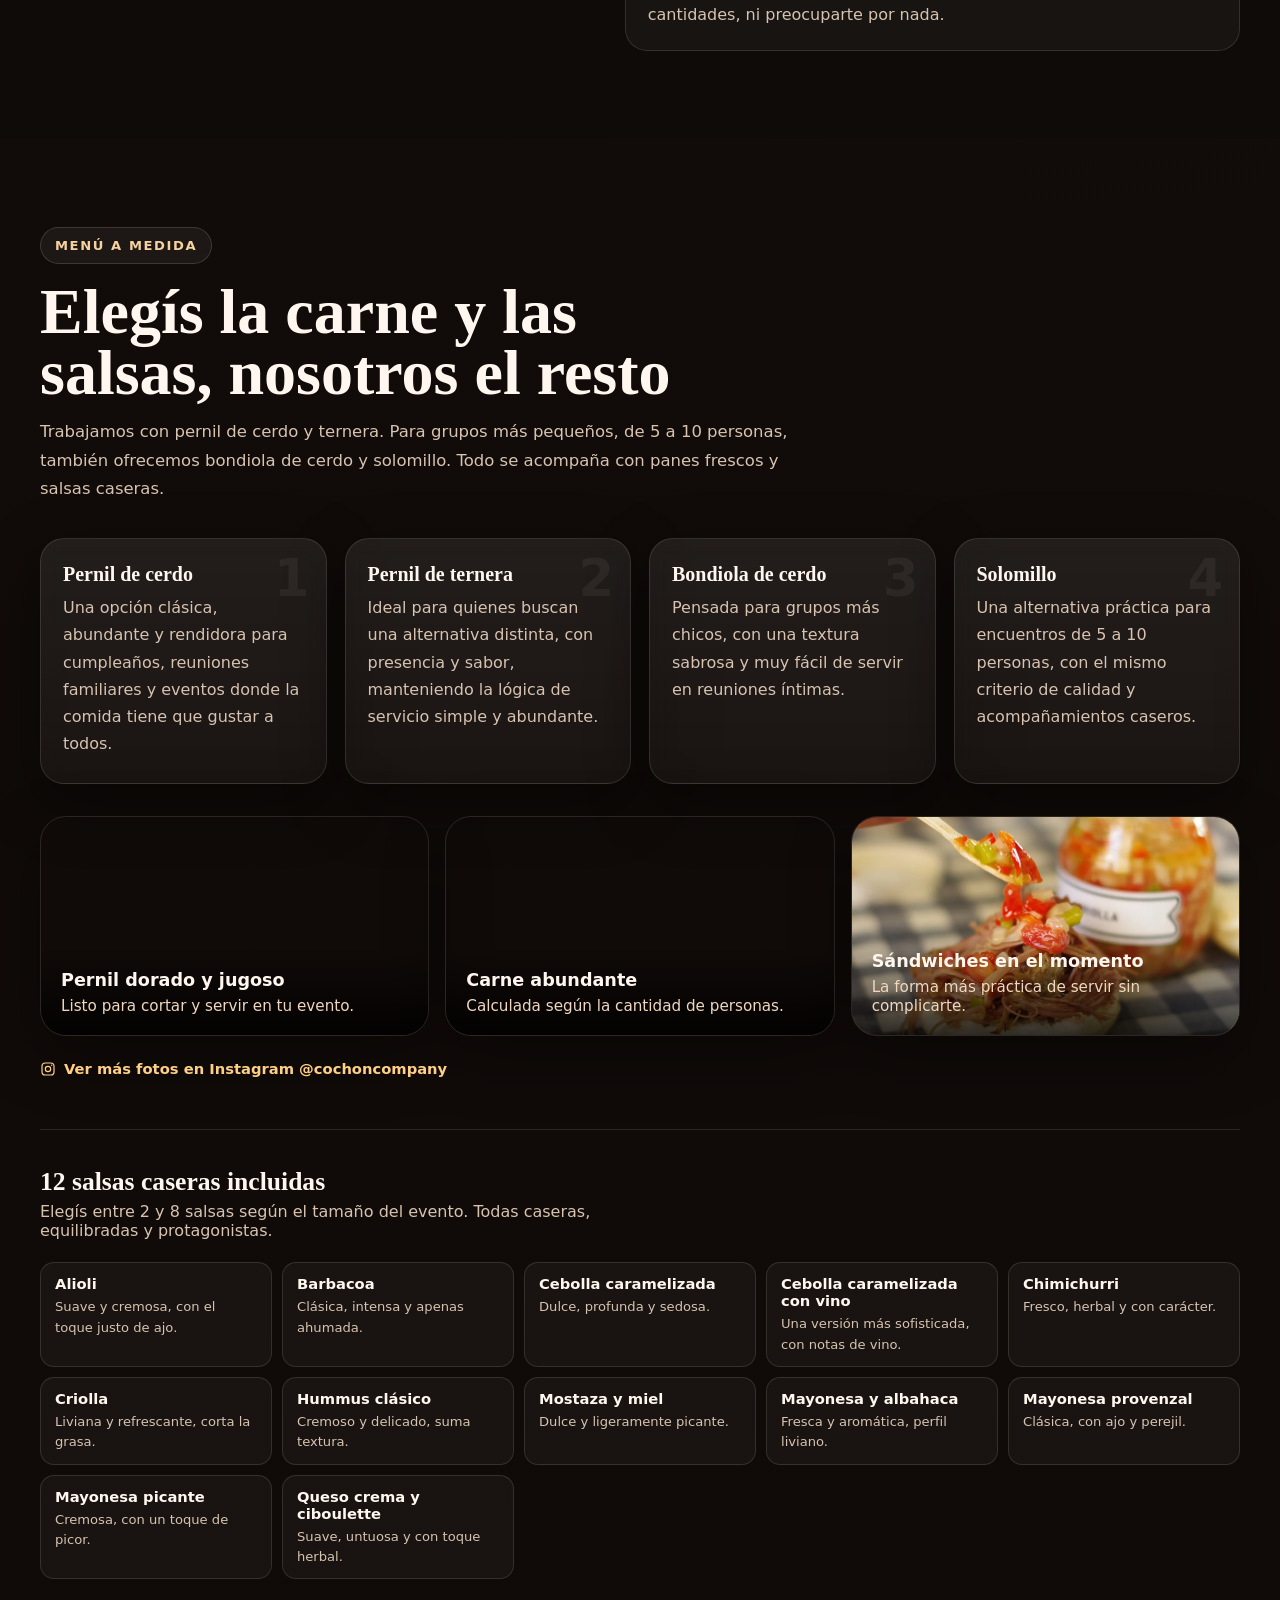
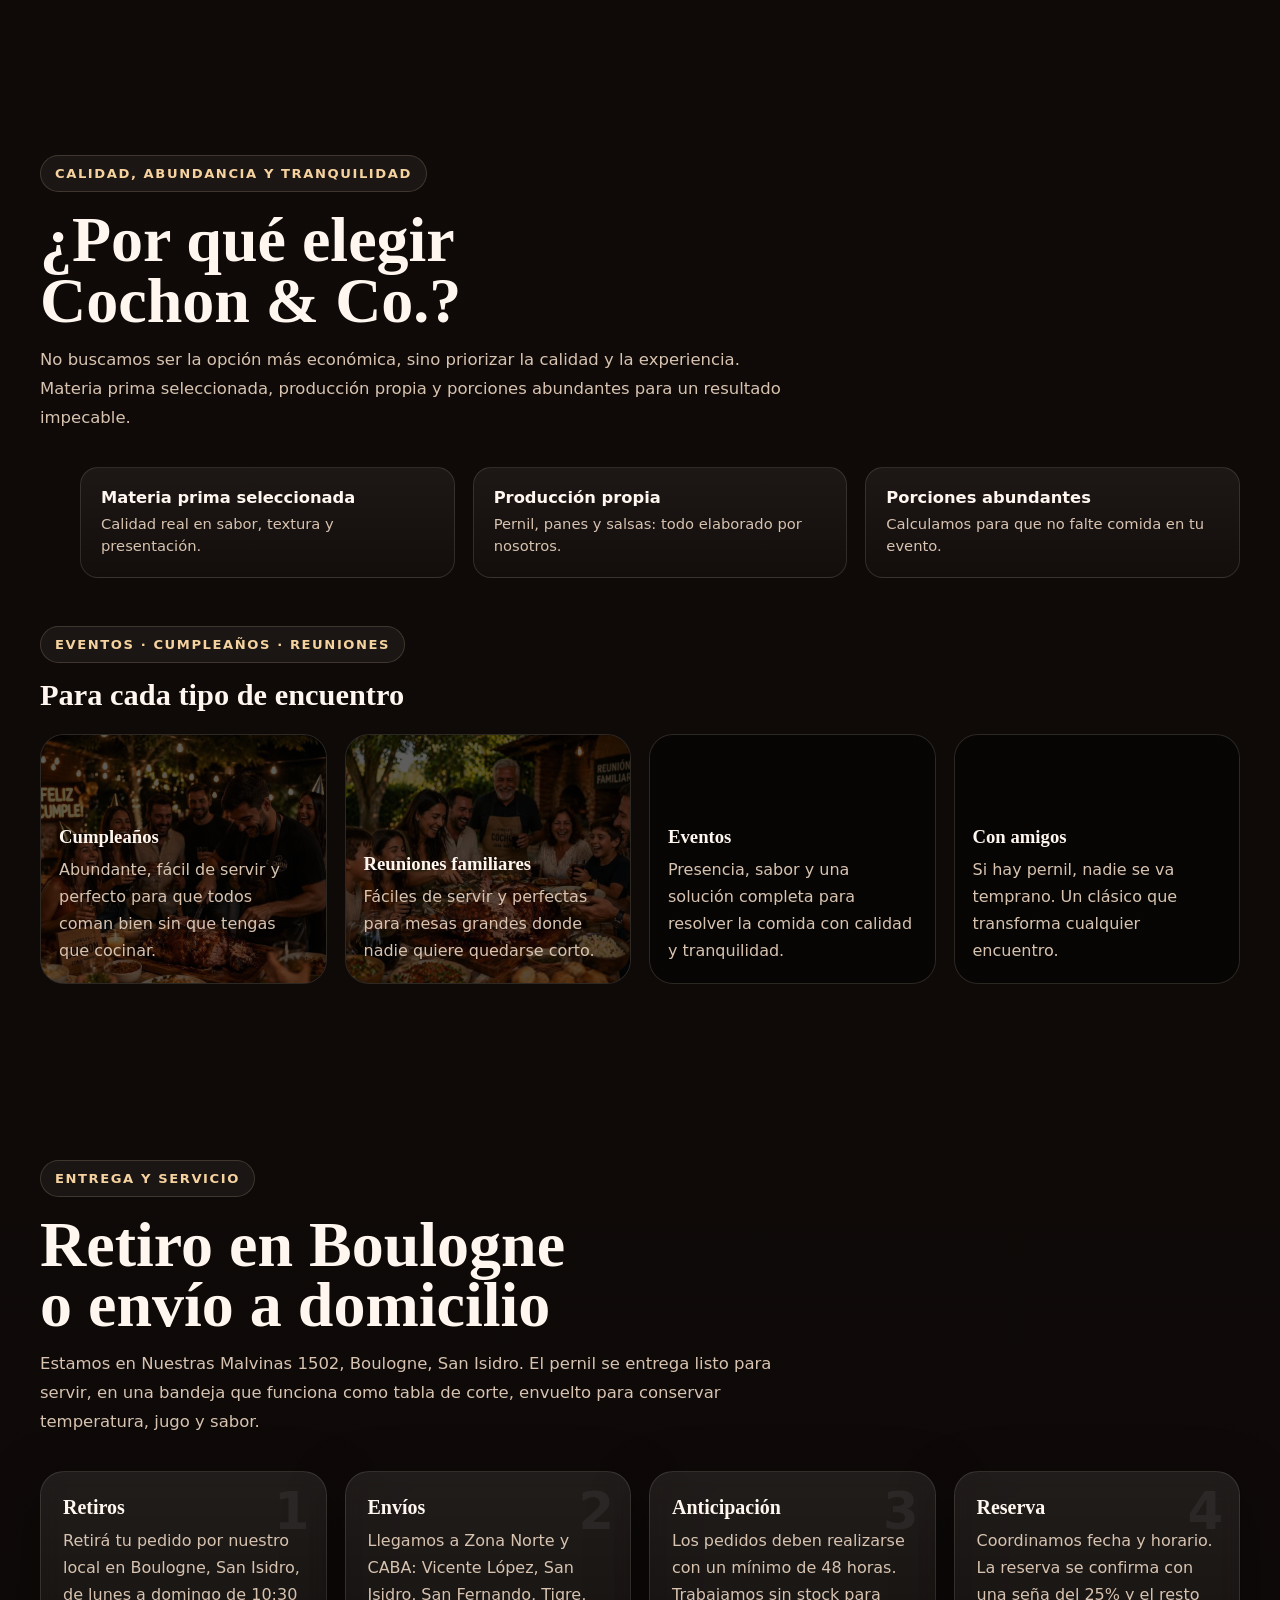
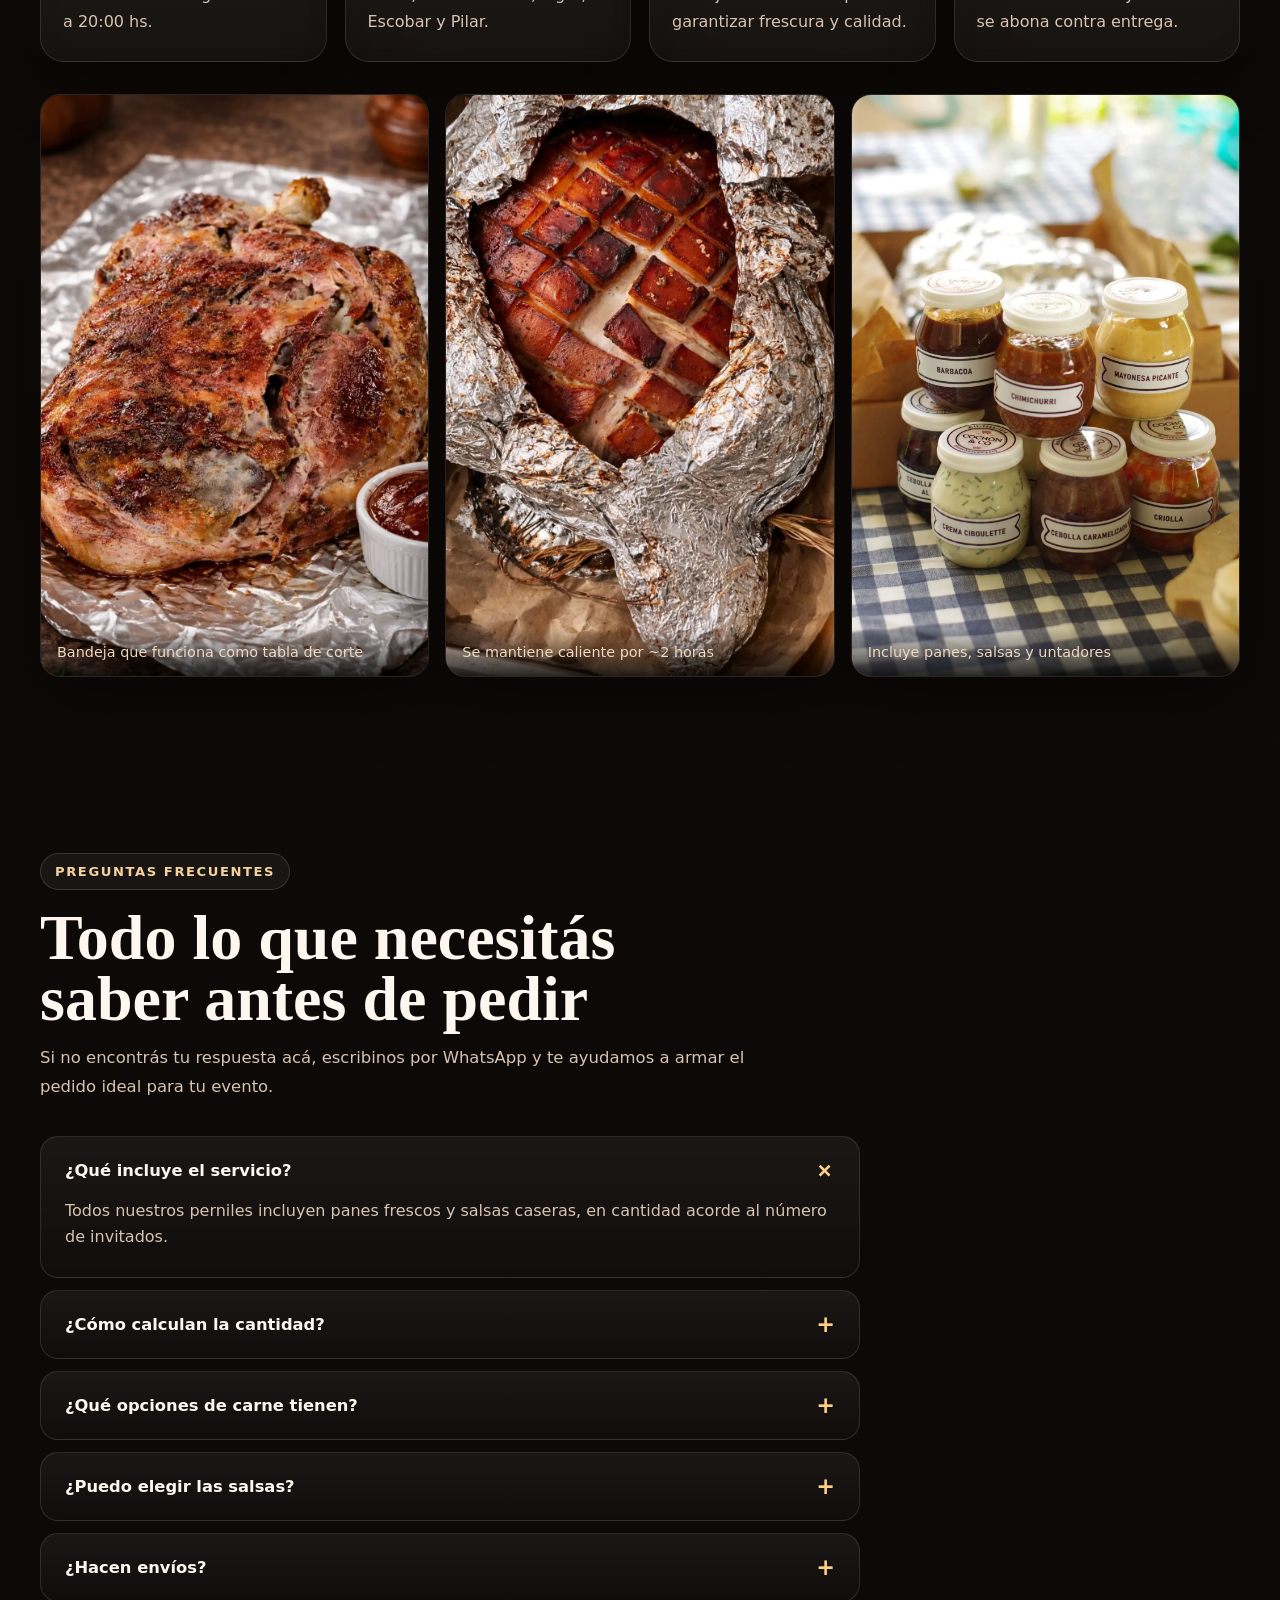
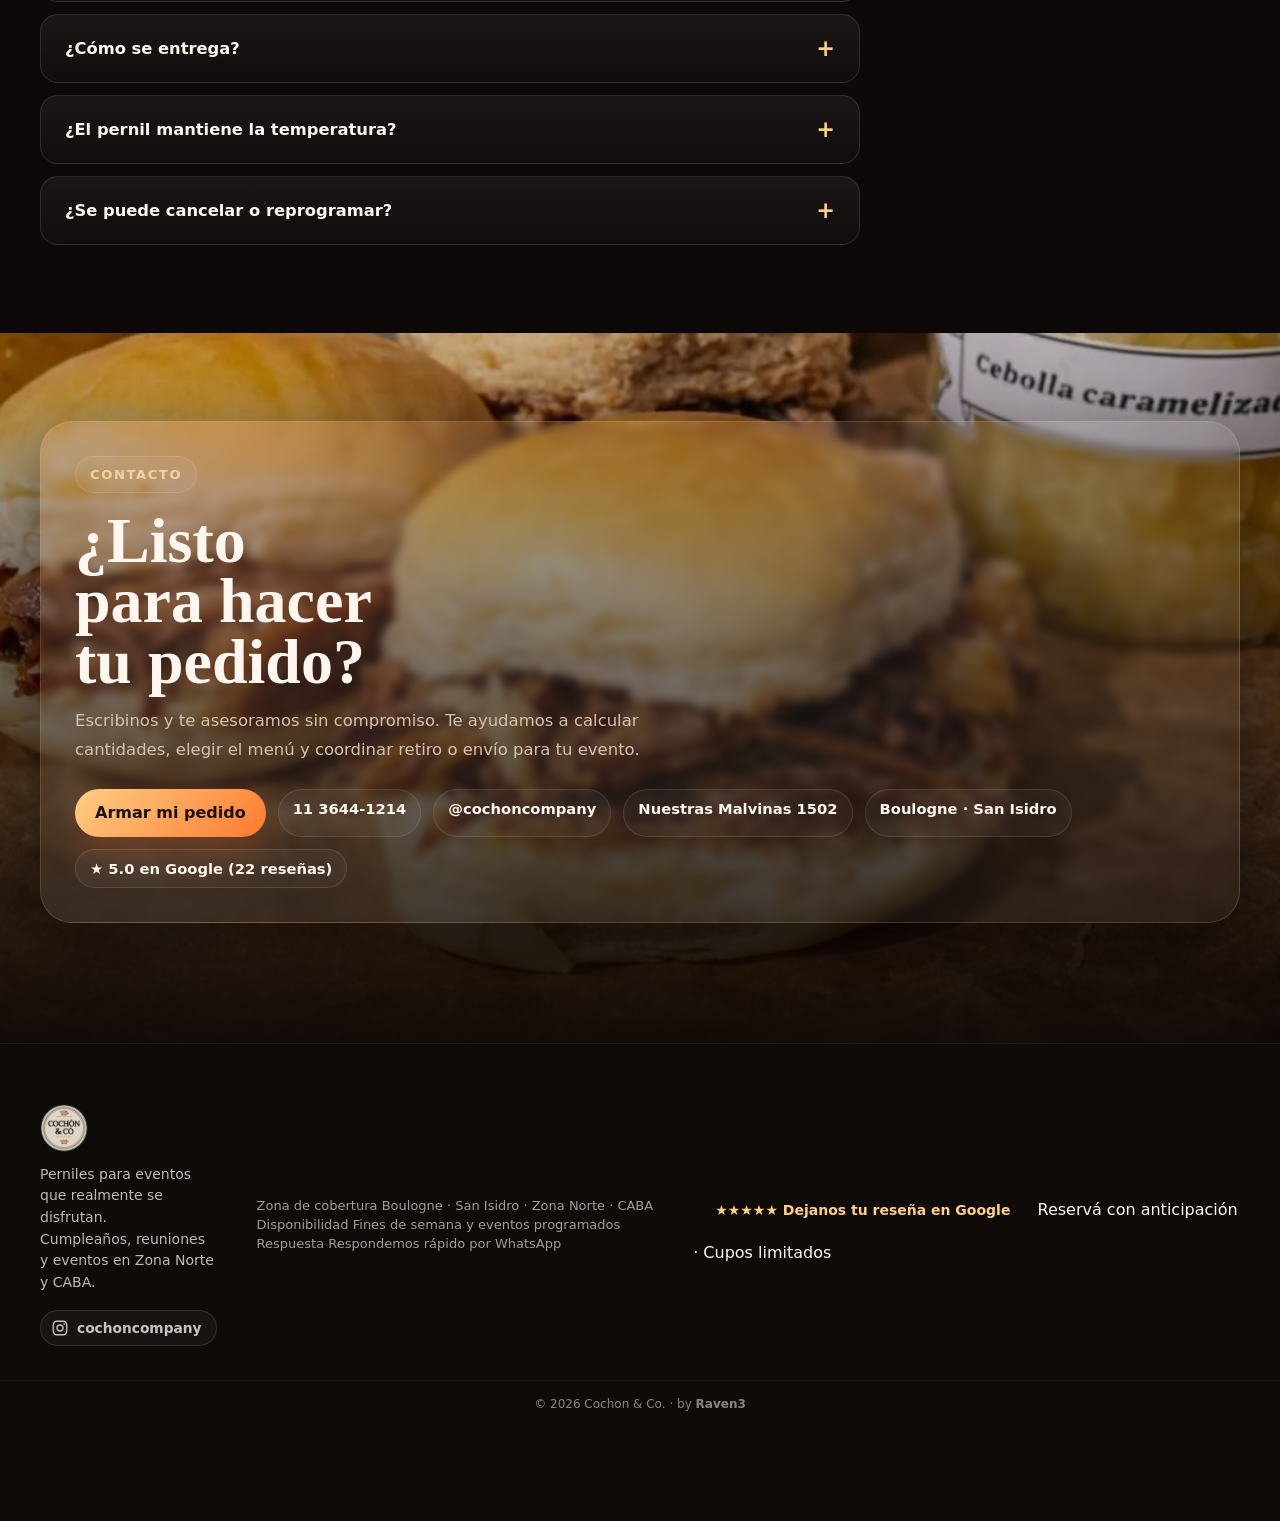
==== commit 58092a84: "feat(admin): pestaña de reseñas para sumar, editar y eliminar a mano Las reseñas pasan a resenas.jso" ====
--- a/index.html
+++ b/index.html
@@ -209,6 +209,7 @@
         <div class="topbar__actions">
           <a
             class="rating-badge"
+            data-resenas="badge"
             href="https://www.google.com/maps?cid=4770668792370405659"
             target="_blank"
             rel="noreferrer"
@@ -288,7 +289,7 @@
           </div>
 
           <div class="hero__proof" aria-label="Datos clave del servicio">
-            <a class="tag tag--rating" href="#resenas">★ 5.0 en Google (22 reseñas)</a>
+            <a class="tag tag--rating" href="#resenas" data-resenas="tag">★ 5.0 en Google (22 reseñas)</a>
             <!-- <span class="tag">Desde 5 personas</span> -->
             <!-- <span class="tag">Cerdo y ternera</span> -->
             <span class="tag">Zona Norte y CABA</span>
@@ -324,9 +325,9 @@
 
           <div class="reviews__summary fade-up">
             <div class="reviews__score">
-              <span class="reviews__number">5.0</span>
-              <span class="reviews__stars" aria-hidden="true">★★★★★</span>
-              <span class="reviews__count">sobre 22 reseñas en Google</span>
+              <span class="reviews__number" data-resenas="promedio">5.0</span>
+              <span class="reviews__stars" aria-hidden="true" data-resenas="estrellas">★★★★★</span>
+              <span class="reviews__count" data-resenas="total">sobre 22 reseñas en Google</span>
             </div>
             <div class="reviews__actions">
               <a
@@ -1036,6 +1037,7 @@
               <span class="mini-pill">Boulogne · San Isidro</span>
               <a
                 class="mini-pill mini-pill--link"
+                data-resenas="tag"
                 href="https://www.google.com/maps?cid=4770668792370405659"
                 target="_blank"
                 rel="noreferrer"
@@ -1141,6 +1143,7 @@
       <span>Pedí ahora</span>
     </a>
 
-    <script src="main.js" defer></script>
+    <script src="resenas.js?v=20261006" defer></script>
+    <script src="main.js?v=20261006" defer></script>
   </body>
 </html>
--- a/styles.css
+++ b/styles.css
@@ -2249,6 +2249,42 @@
   display: block;
 }
 
+/* "Sin salsas": separada del resto para que no se lea como una salsa más. */
+.sauce-optout {
+  margin-top: 16px;
+  display: grid;
+  gap: 12px;
+  justify-items: center;
+}
+
+.sauce-optout__divider {
+  display: flex;
+  align-items: center;
+  gap: 12px;
+  width: 100%;
+  color: var(--muted);
+  font-size: 0.8rem;
+  text-transform: uppercase;
+  letter-spacing: 0.12em;
+}
+
+.sauce-optout__divider::before,
+.sauce-optout__divider::after {
+  content: "";
+  flex: 1;
+  height: 1px;
+  background: var(--line);
+}
+
+.choice-chip--optout {
+  width: min(100%, 260px);
+}
+
+.choice-chip--optout span {
+  border-style: dashed;
+  background: transparent;
+}
+
 .choice-chip input {
   position: absolute;
   opacity: 0;
@@ -2956,6 +2992,14 @@
   border: 1px dashed var(--line);
 }
 
+.veggie-qty--pending {
+  border-color: rgba(255, 207, 132, 0.6);
+}
+
+.veggie-qty--pending input {
+  border-color: rgba(255, 207, 132, 0.5);
+}
+
 .veggie-qty label {
   display: block;
   margin-bottom: 8px;
